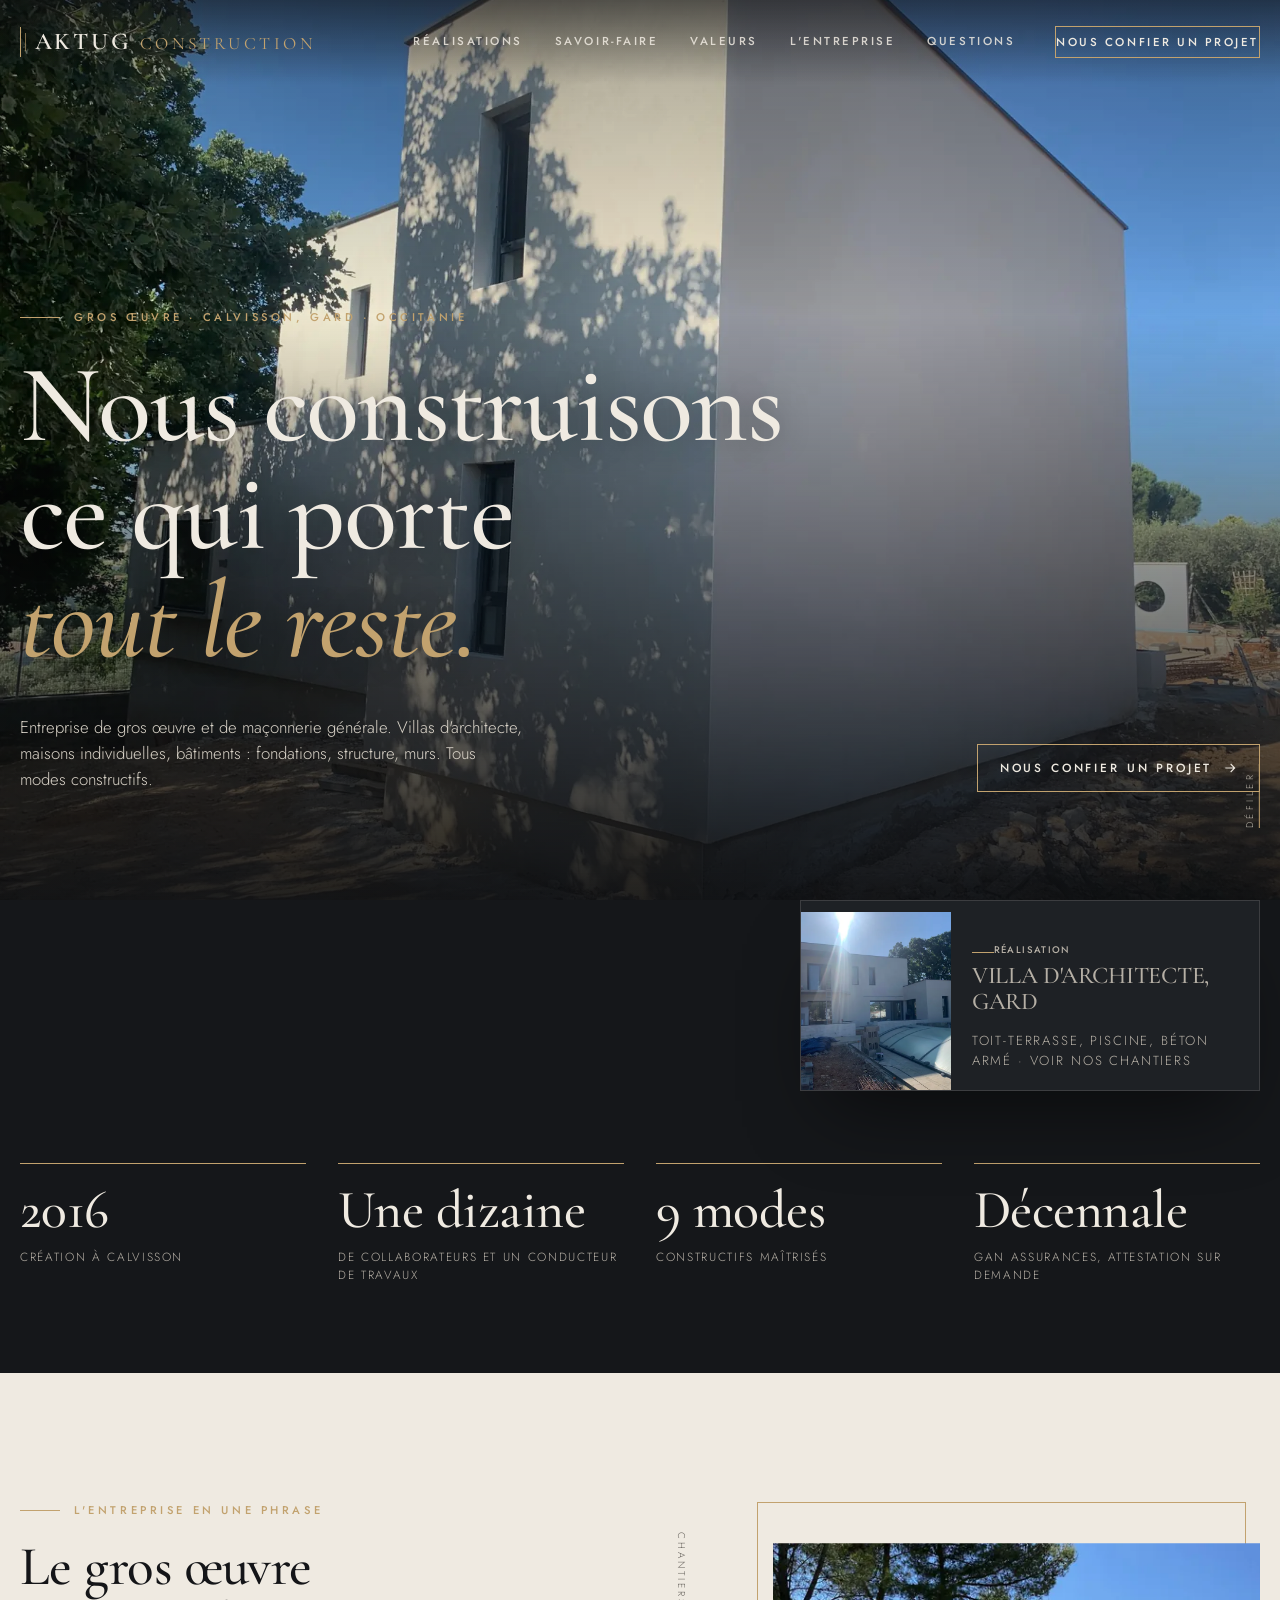
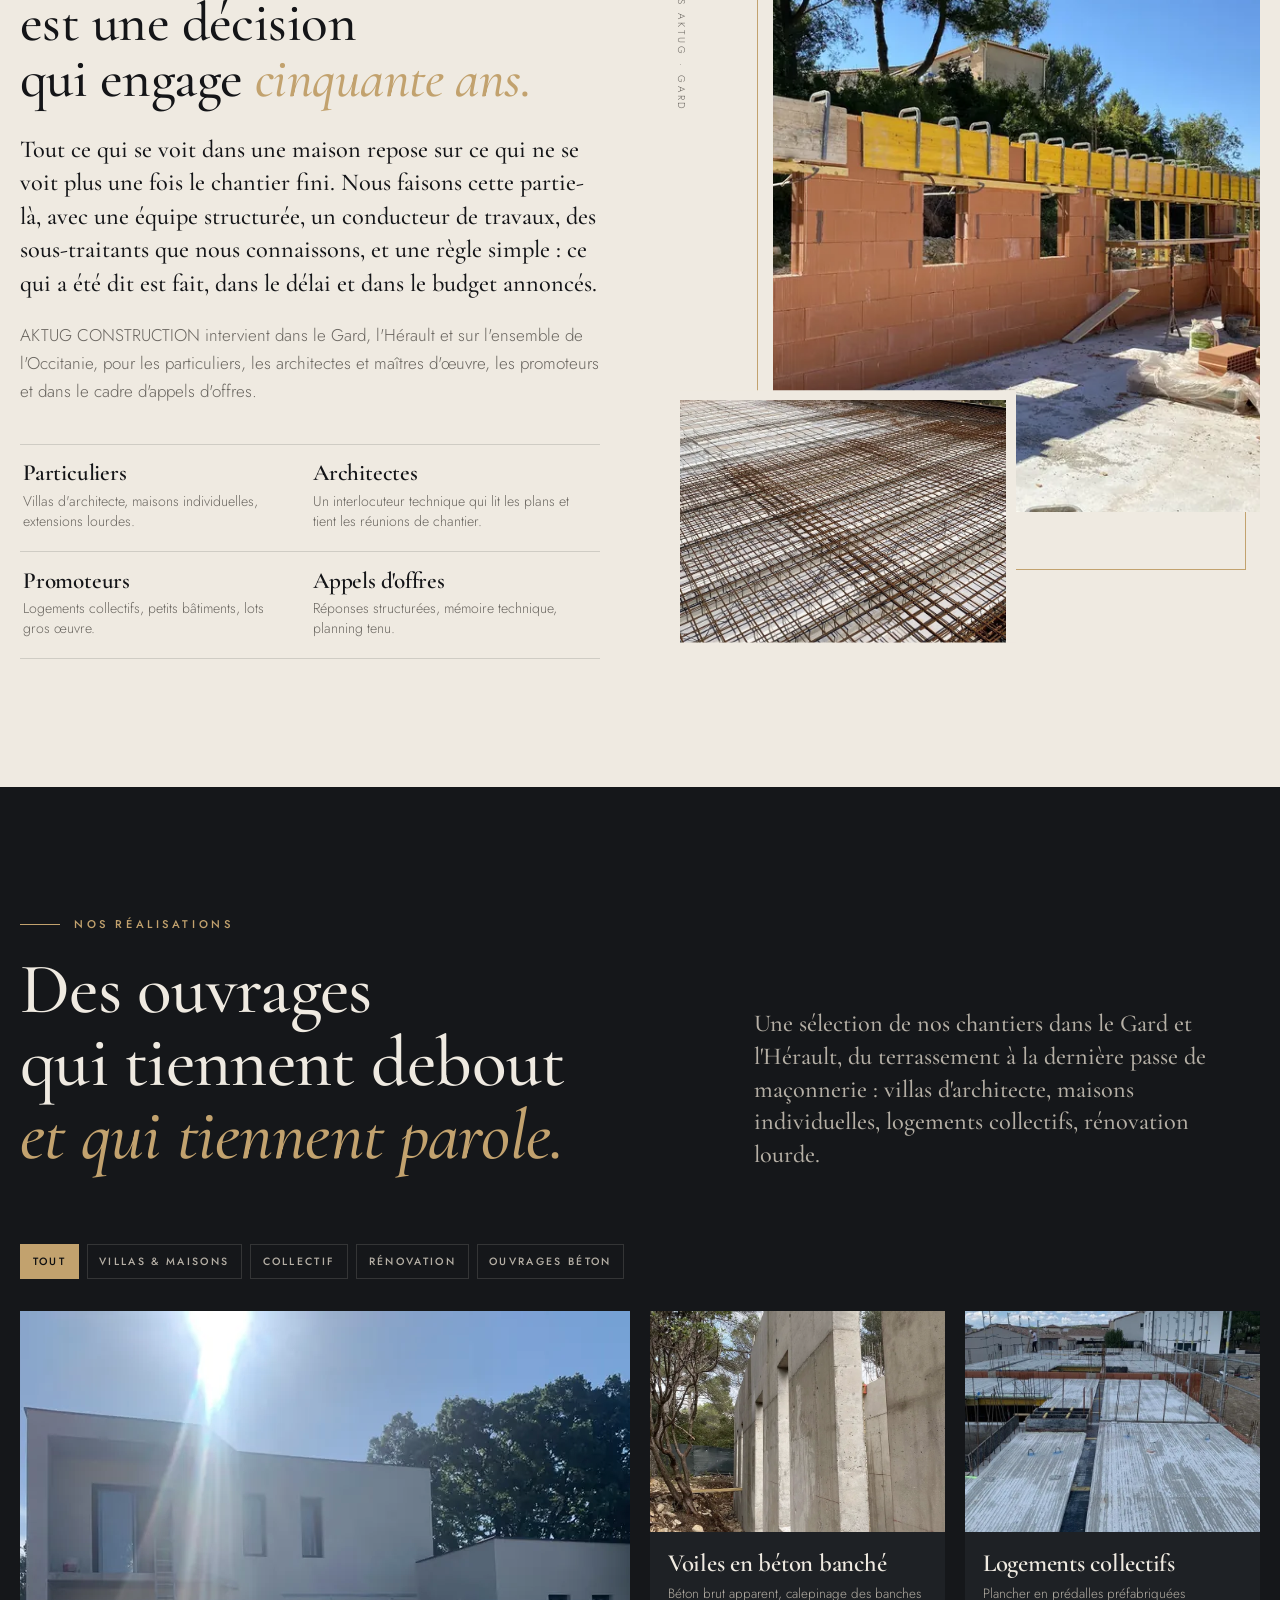
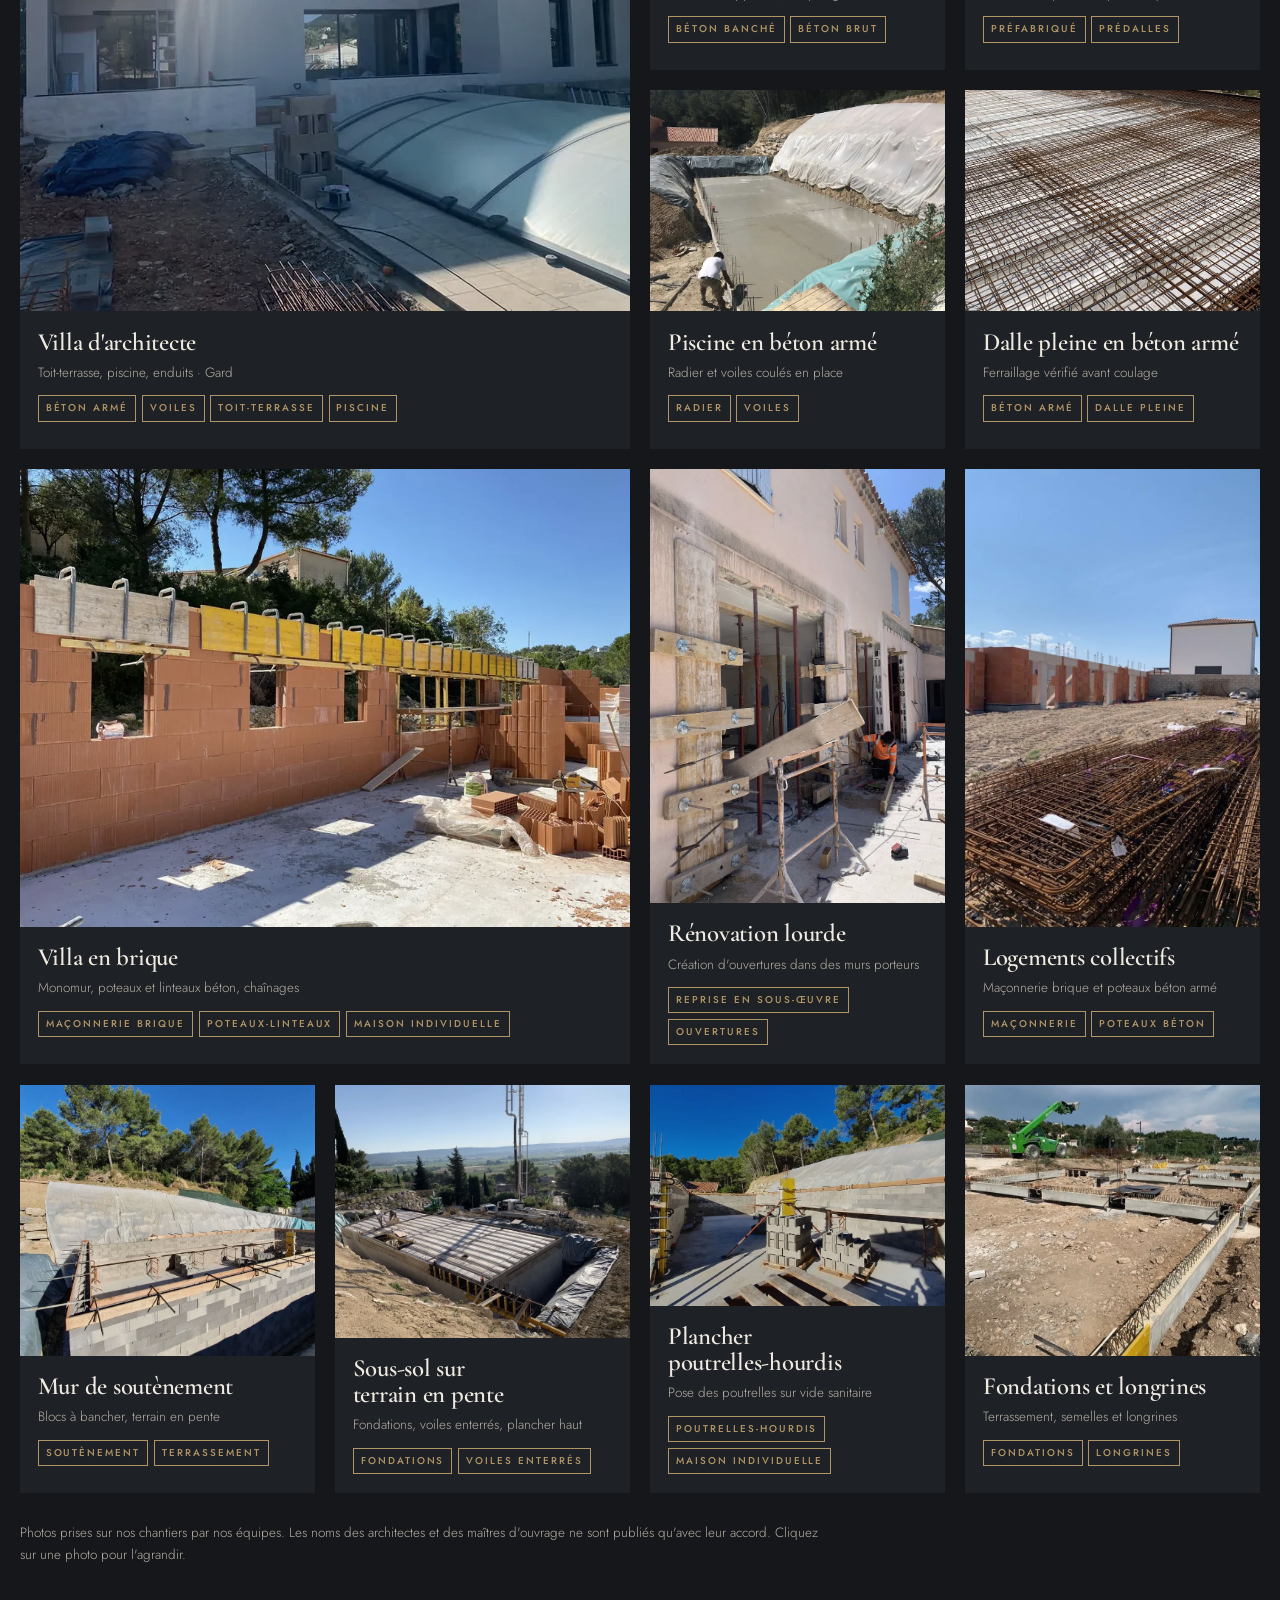
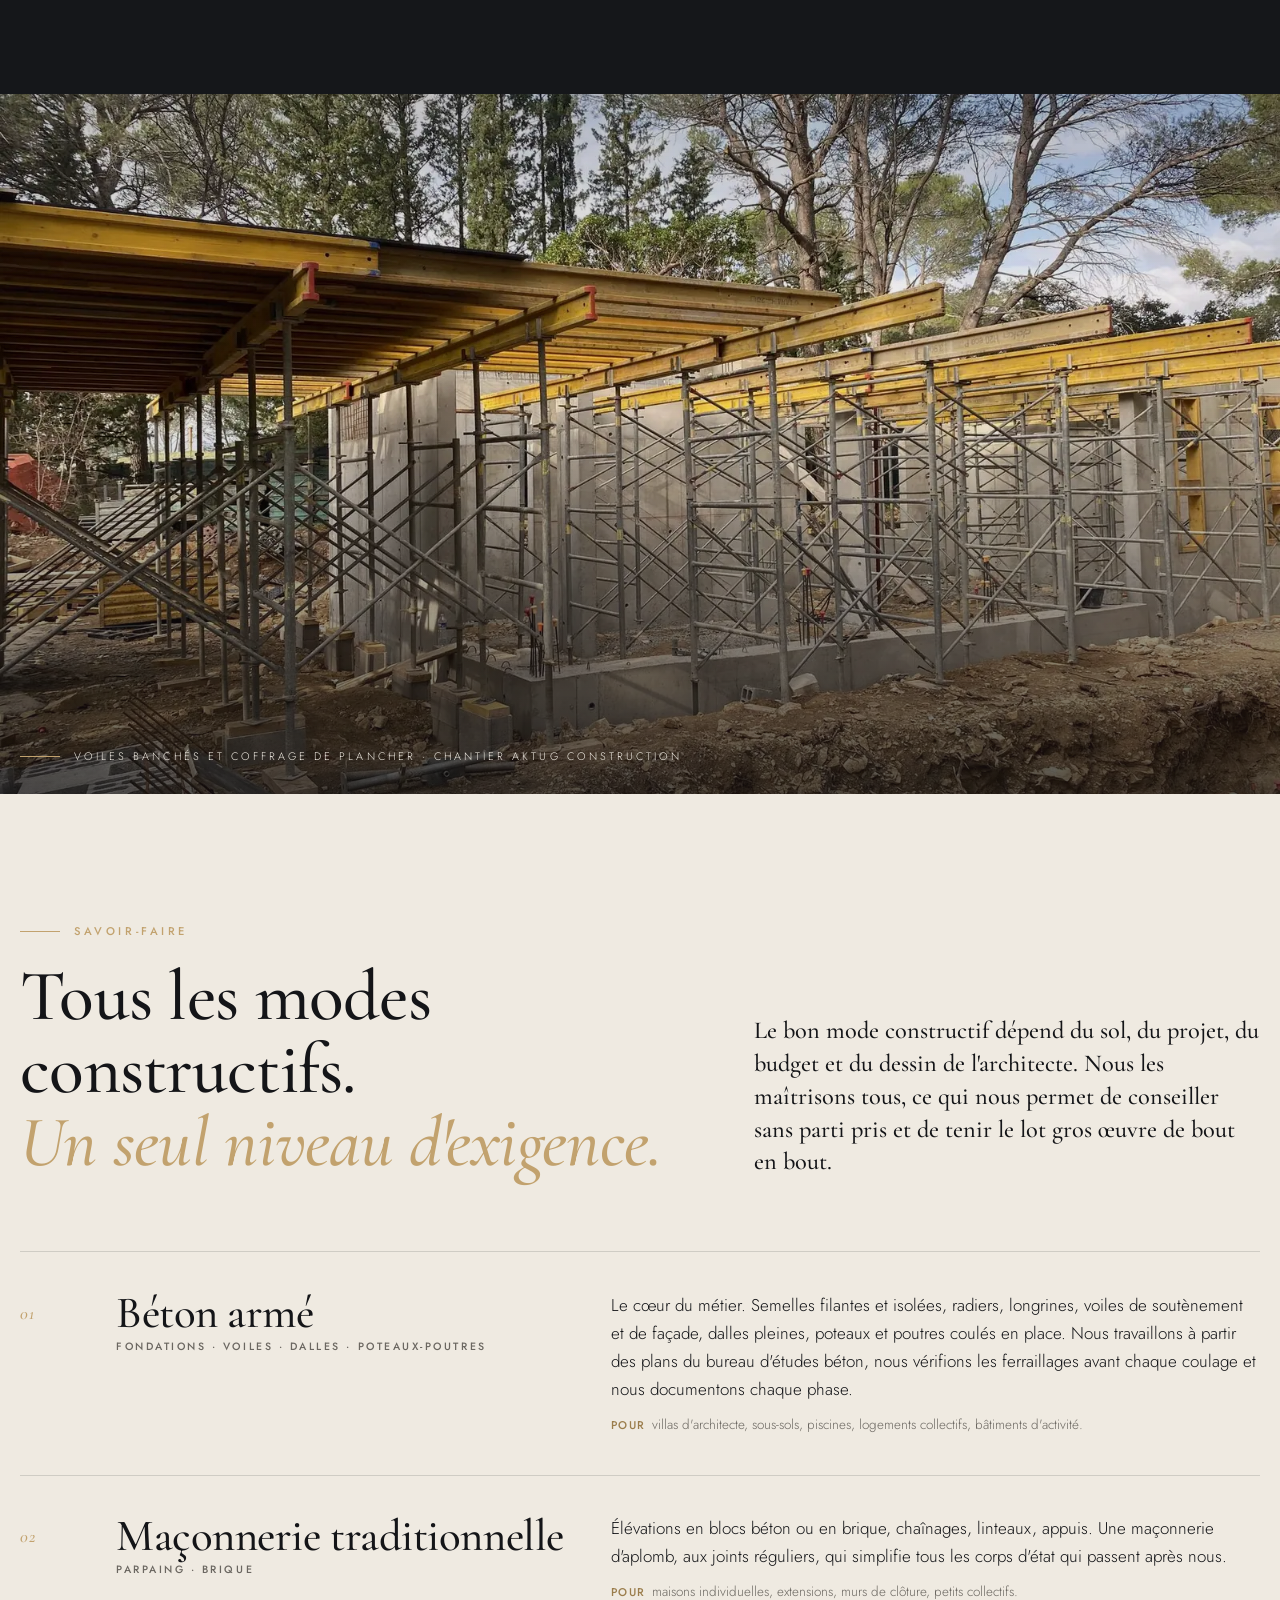
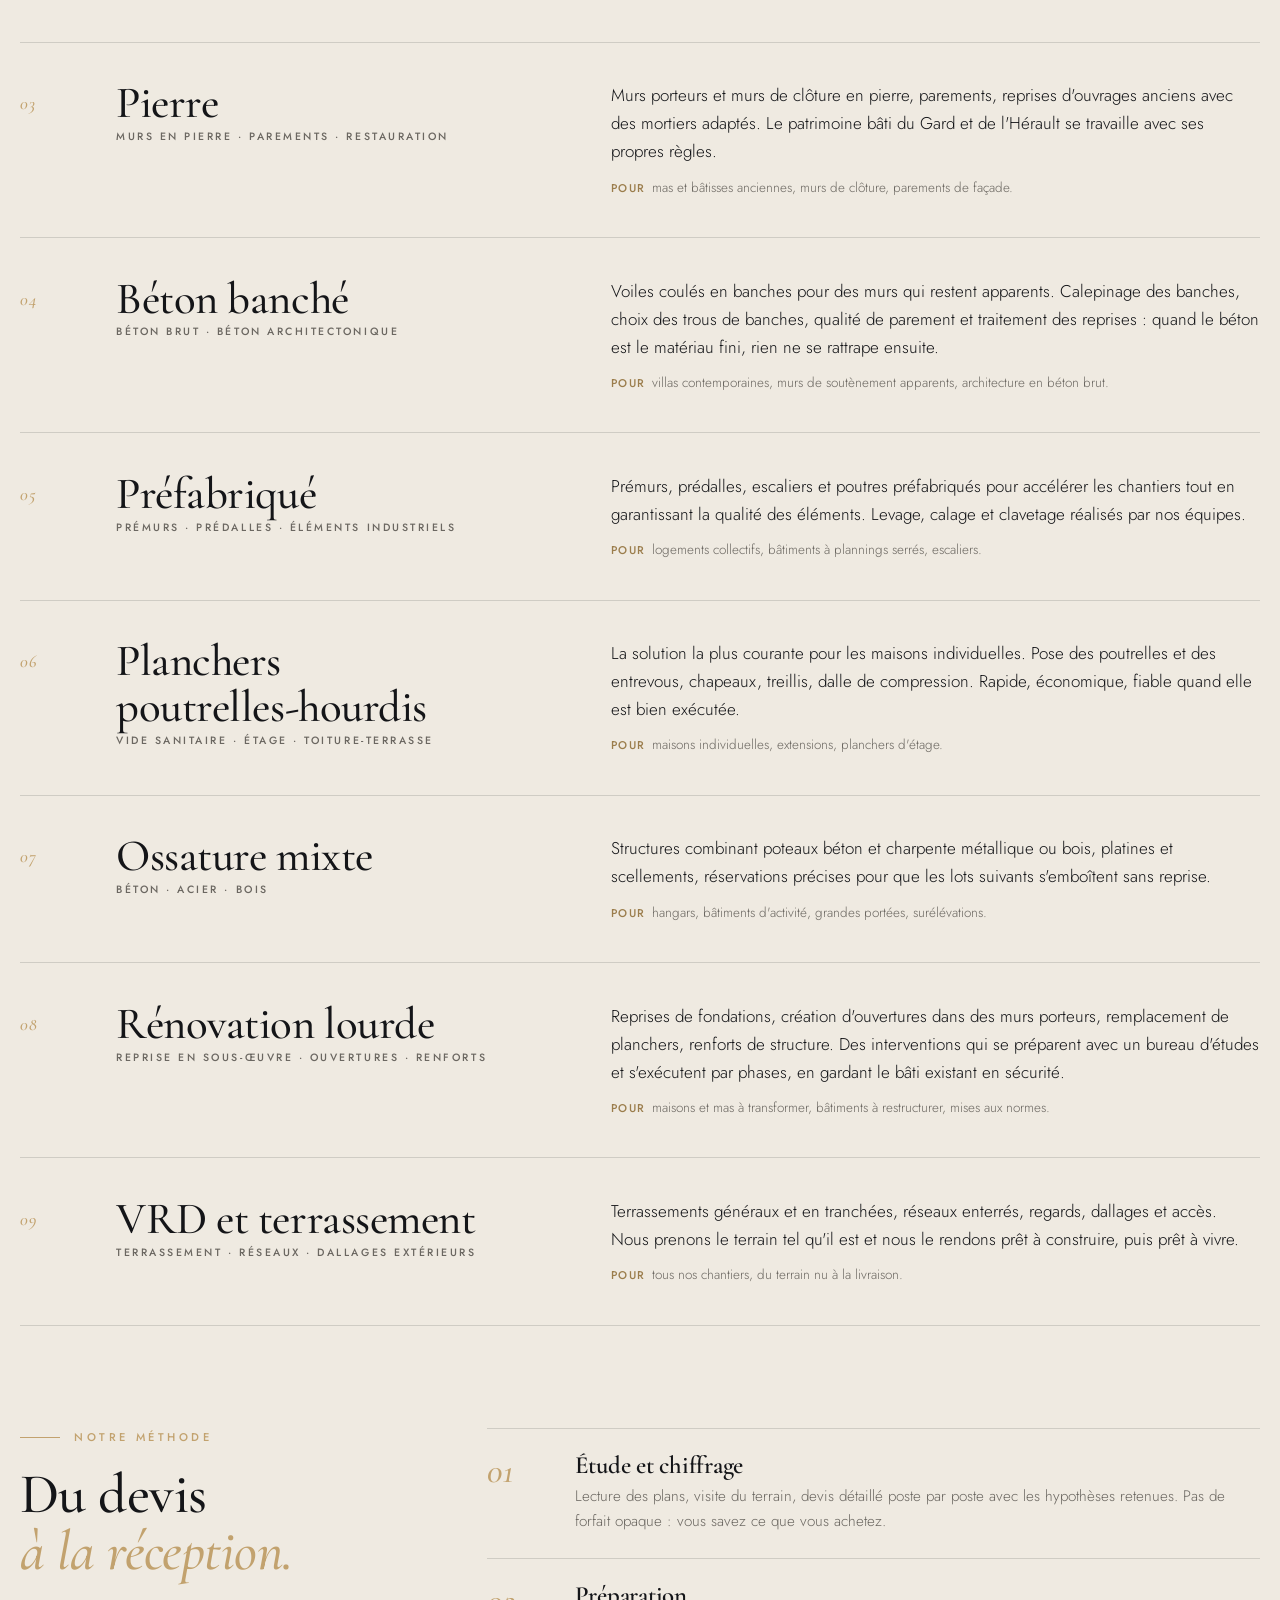
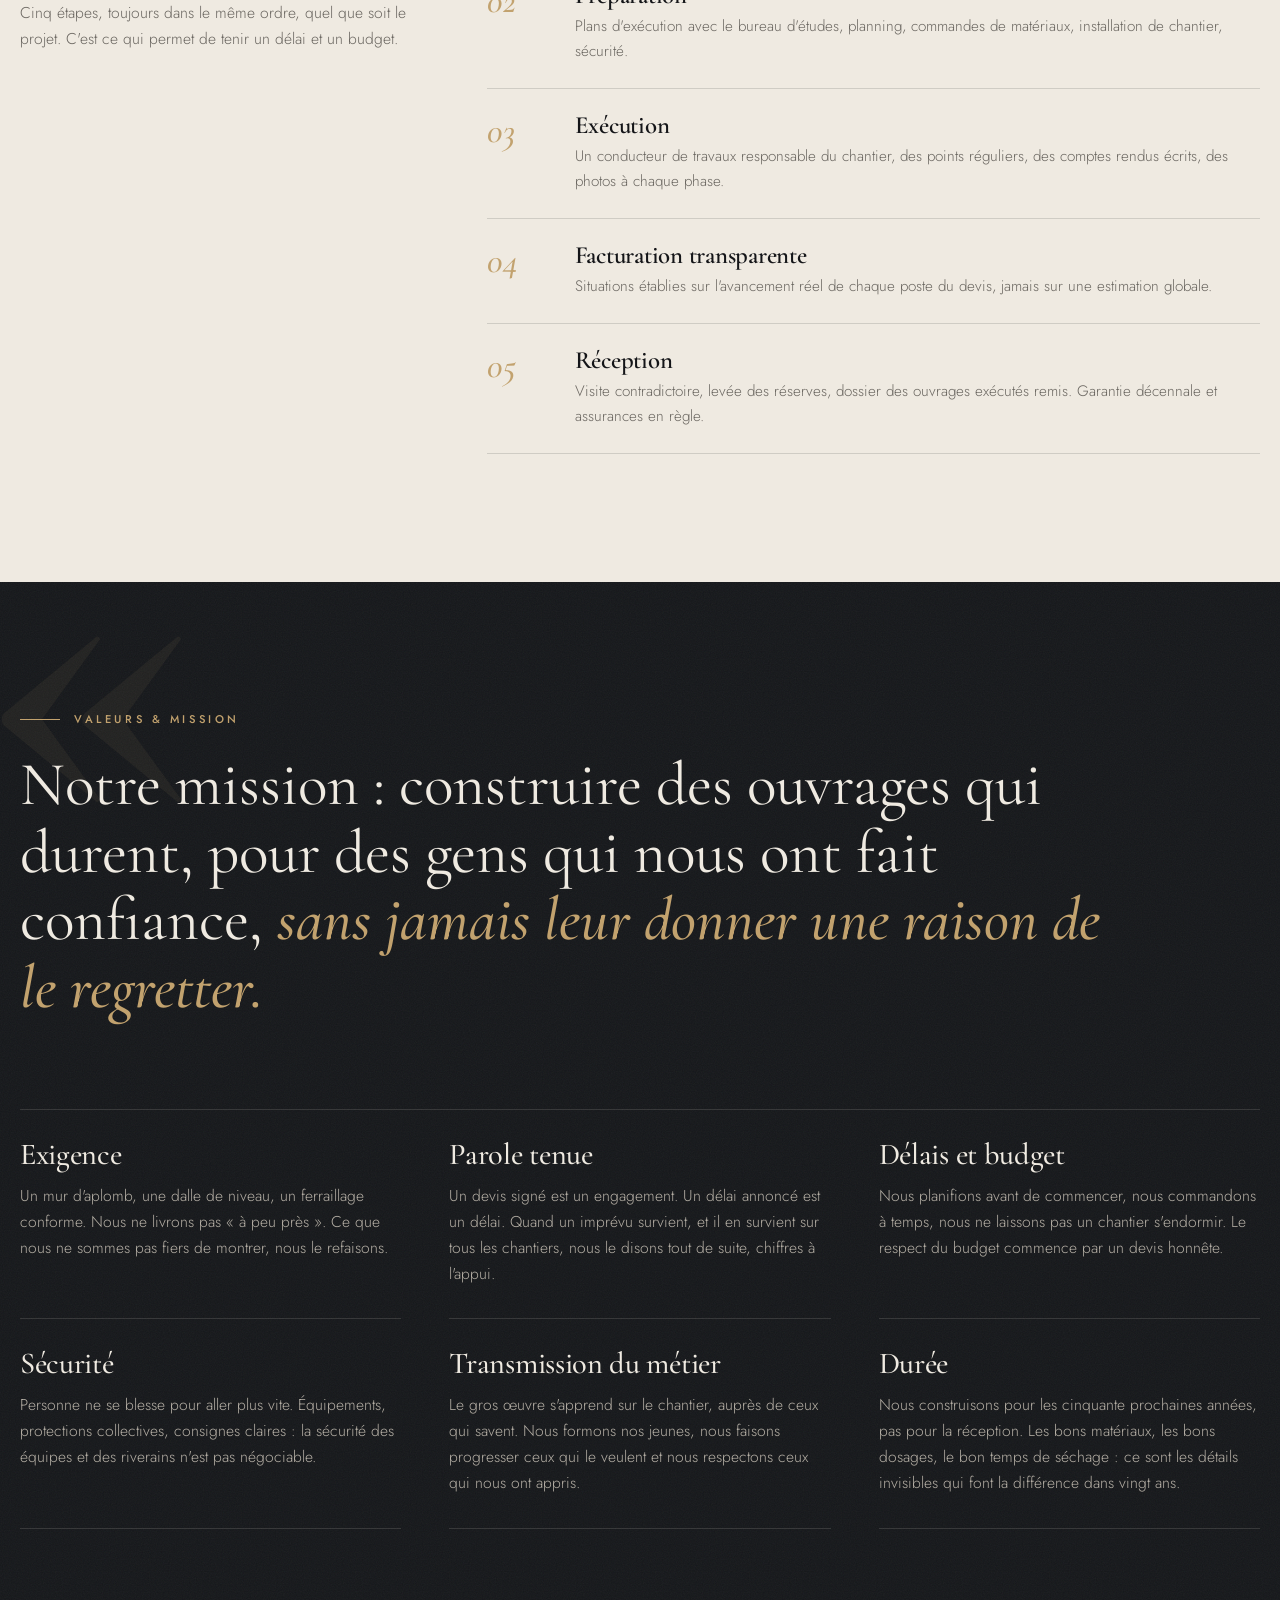
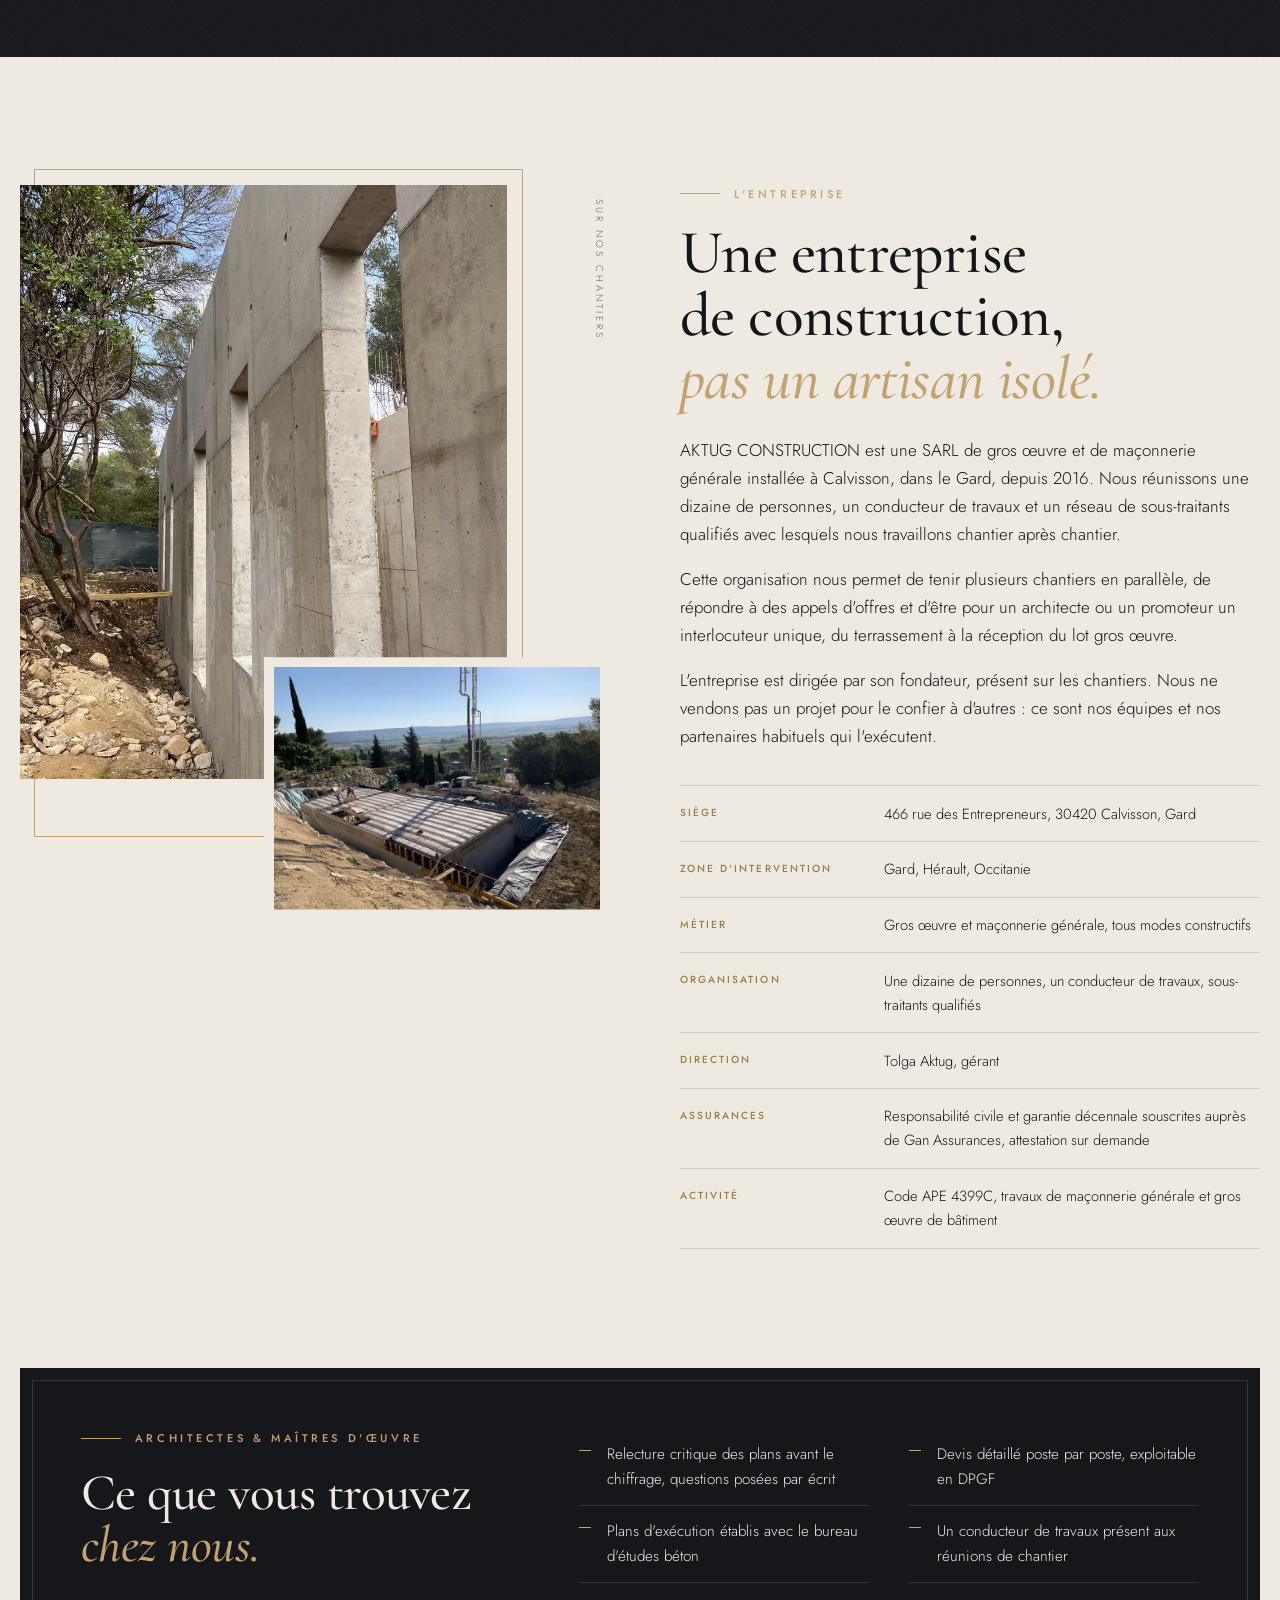
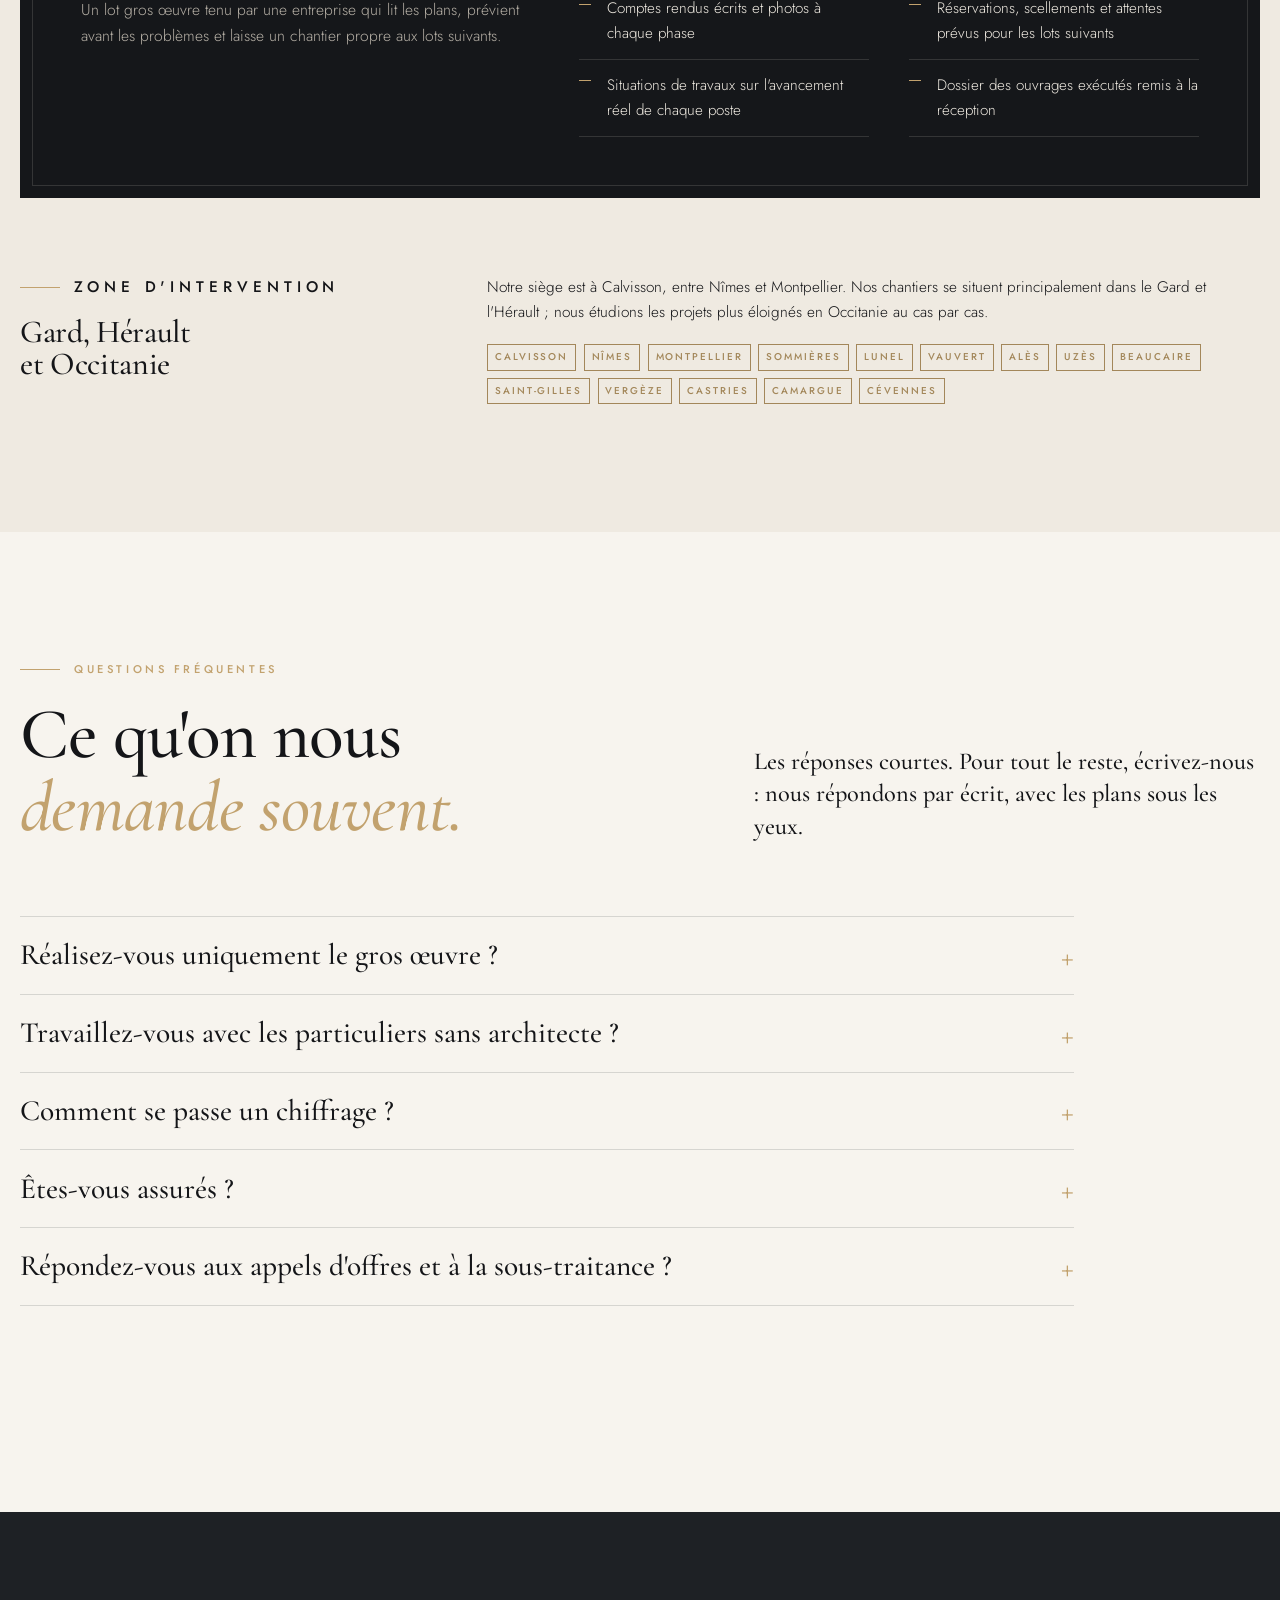
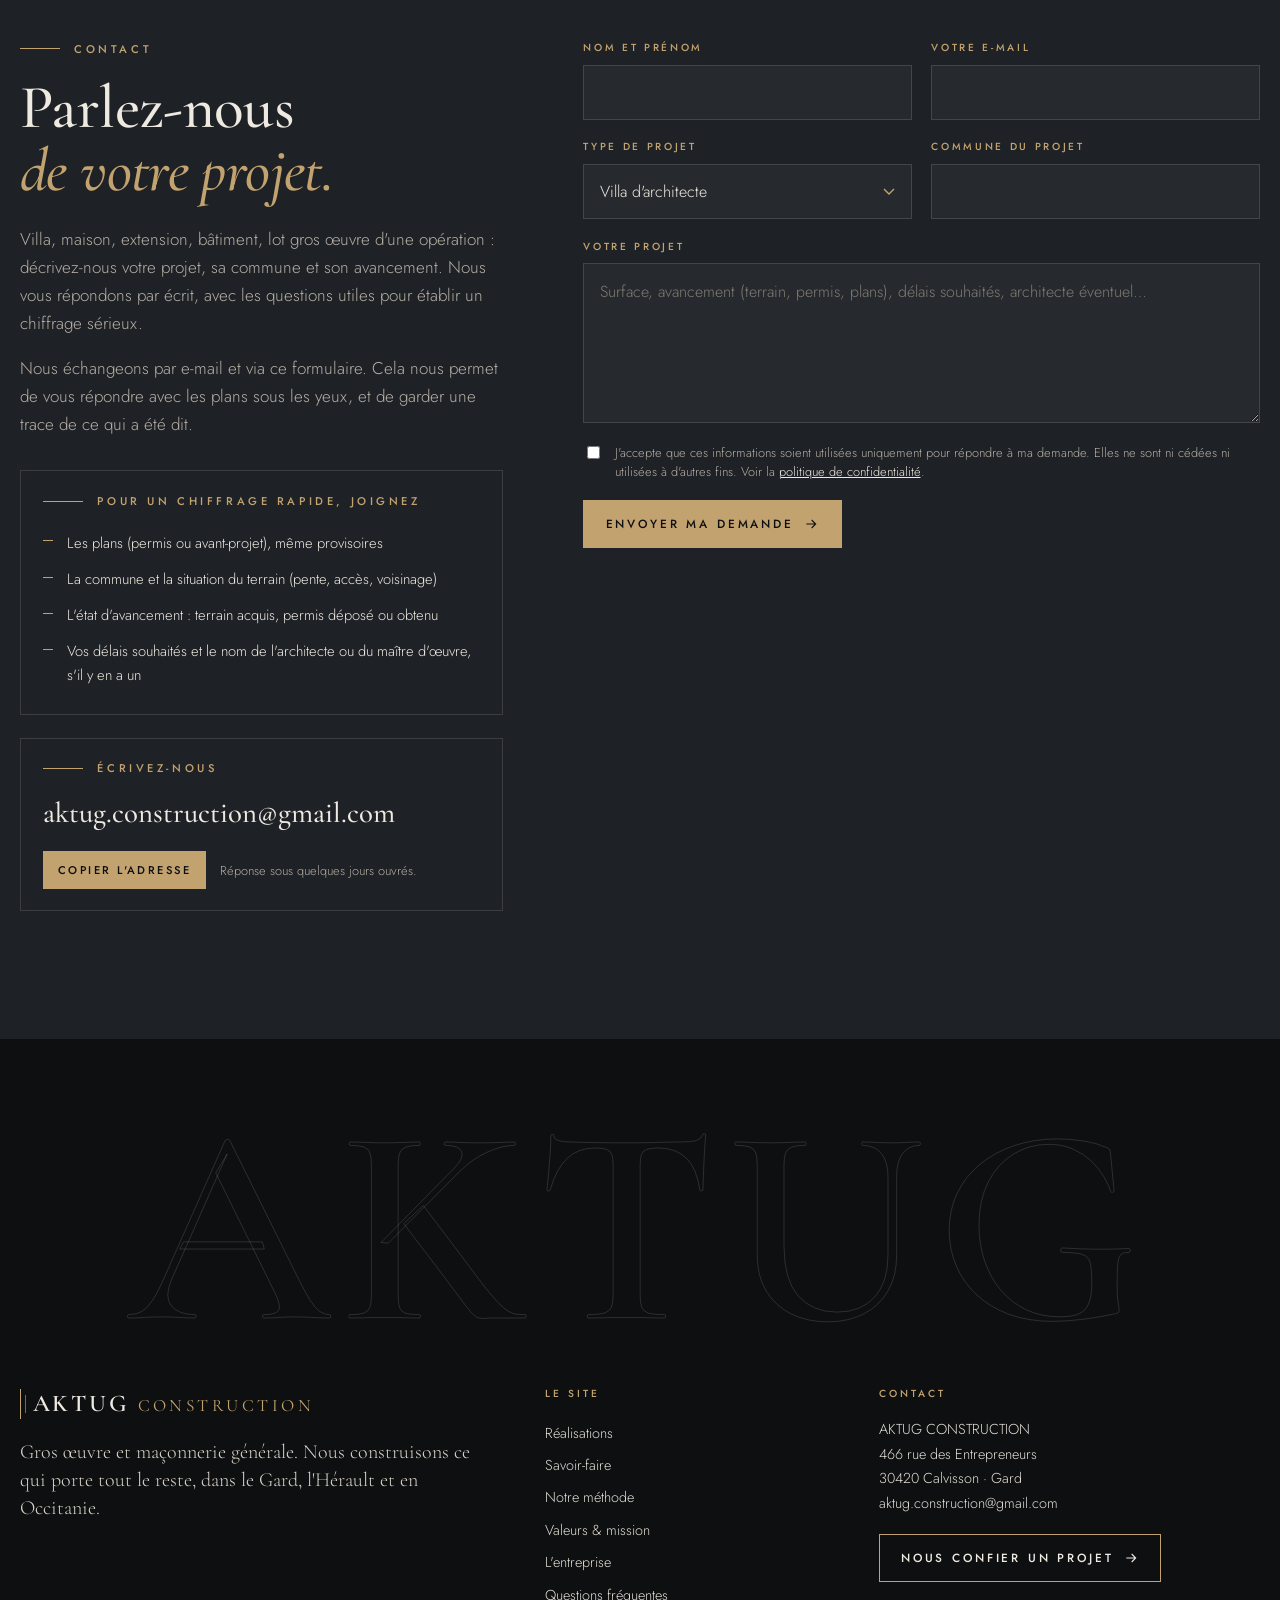
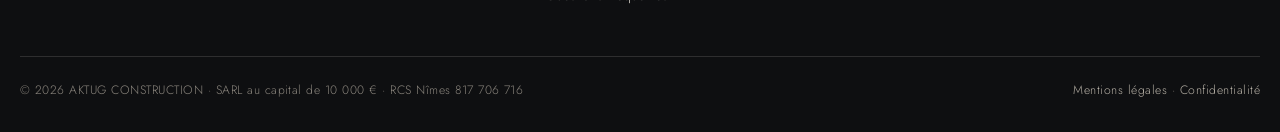
==== index.html @ 696519d7 "Direction « Monolithe » : Cormorant Garamond + Jost, palette anthracite/ivoire/laiton, héro plein éc" ====
<!DOCTYPE html>
<html lang="fr">
<head>
<meta charset="utf-8">
<meta name="viewport" content="width=device-width, initial-scale=1, viewport-fit=cover">
<title>AKTUG CONSTRUCTION · Gros œuvre et maçonnerie générale à Calvisson (Gard)</title>
<meta name="description" content="AKTUG CONSTRUCTION, entreprise de gros œuvre et de maçonnerie générale à Calvisson (Gard). Villas d'architecte, maisons individuelles, logements collectifs, rénovation lourde. Béton armé, maçonnerie, pierre, béton banché, préfabriqué. Gard, Hérault, Occitanie.">
<link rel="canonical" href="https://aktug-construction.fr/">
<meta name="theme-color" content="#15171A">
<meta property="og:type" content="website">
<meta property="og:locale" content="fr_FR">
<meta property="og:site_name" content="AKTUG CONSTRUCTION">
<meta property="og:title" content="AKTUG CONSTRUCTION · Gros œuvre et maçonnerie générale">
<meta property="og:description" content="Nous construisons ce qui porte tout le reste. Villas d'architecte, maisons individuelles, bâtiments. Tous modes constructifs. Calvisson, Gard, Occitanie.">
<meta property="og:url" content="https://aktug-construction.fr/">
<meta property="og:image" content="https://aktug-construction.fr/img/hero-villa-blanche-1800.jpg">
<meta property="og:image:width" content="1800">
<meta property="og:image:height" content="1350">
<meta name="twitter:card" content="summary_large_image">
<link rel="icon" href="favicon.svg" type="image/svg+xml">
<link rel="apple-touch-icon" href="apple-touch-icon.png">
<link rel="preload" href="fonts/CormorantGaramond.woff2" as="font" type="font/woff2" crossorigin>
<link rel="preload" href="fonts/Jost.woff2" as="font" type="font/woff2" crossorigin>
<link rel="preload" as="image" imagesrcset="img/hero-villa-blanche-1000.webp 1000w, img/hero-villa-blanche-1800.webp 1800w" imagesizes="100vw" type="image/webp">
<link rel="stylesheet" href="assets/site.css">
<script type="application/ld+json">
{
 "@context": "https://schema.org",
 "@type": "GeneralContractor",
 "@id": "https://aktug-construction.fr/#entreprise",
 "name": "AKTUG CONSTRUCTION",
 "legalName": "SARL AKTUG CONSTRUCTION",
 "url": "https://aktug-construction.fr/",
 "logo": "https://aktug-construction.fr/apple-touch-icon.png",
 "image": "https://aktug-construction.fr/img/hero-villa-blanche-1800.jpg",
 "description": "Entreprise de gros œuvre et de maçonnerie générale à Calvisson (Gard). Villas d'architecte, maisons individuelles, logements collectifs, rénovation lourde. Tous modes constructifs. Gard, Hérault, Occitanie.",
 "email": "aktug.construction@gmail.com",
 "foundingDate": "2016",
 "vatID": "FR54817706716",
 "taxID": "81770671600013",
 "founder": {
  "@type": "Person",
  "name": "Tolga Aktug"
 },
 "address": {
  "@type": "PostalAddress",
  "streetAddress": "466 rue des Entrepreneurs",
  "addressLocality": "Calvisson",
  "postalCode": "30420",
  "addressRegion": "Occitanie",
  "addressCountry": "FR"
 },
 "geo": {
  "@type": "GeoCoordinates",
  "latitude": 43.7889,
  "longitude": 4.2222
 },
 "areaServed": [
  {
   "@type": "AdministrativeArea",
   "name": "Gard"
  },
  {
   "@type": "AdministrativeArea",
   "name": "Hérault"
  },
  {
   "@type": "AdministrativeArea",
   "name": "Occitanie"
  }
 ],
 "knowsAbout": [
  "Gros œuvre",
  "Béton armé",
  "Maçonnerie",
  "Pierre",
  "Béton banché",
  "Préfabriqué",
  "Planchers poutrelles-hourdis",
  "Rénovation lourde",
  "Reprise en sous-œuvre",
  "VRD",
  "Terrassement"
 ],
 "sameAs": []
}
</script>
<script type="application/ld+json">
{
 "@context": "https://schema.org",
 "@type": "FAQPage",
 "mainEntity": [
  {
   "@type": "Question",
   "name": "Réalisez-vous uniquement le gros œuvre ?",
   "acceptedAnswer": {
    "@type": "Answer",
    "text": "Notre cœur de métier est le lot gros œuvre complet : terrassement, fondations, structure béton, maçonnerie, planchers, dallages et VRD associés. Selon les projets, nous assurons aussi la charpente et la couverture, activités couvertes par notre assurance décennale, pour livrer un clos et couvert. Pour les autres corps d'état, nous travaillons en coordination avec les entreprises choisies par l'architecte, le maître d'œuvre ou le client."
   }
  },
  {
   "@type": "Question",
   "name": "Travaillez-vous avec les particuliers sans architecte ?",
   "acceptedAnswer": {
    "@type": "Answer",
    "text": "Oui. Nous construisons des maisons individuelles à partir des plans d'un architecte, d'un maître d'œuvre ou d'un dessinateur, et des plans d'exécution d'un bureau d'études béton. Nous intervenons en marché de travaux d'entreprise, pas en contrat de construction de maison individuelle (CCMI) : vous gardez la maîtrise de votre projet et de vos autres lots."
   }
  },
  {
   "@type": "Question",
   "name": "Comment se passe un chiffrage ?",
   "acceptedAnswer": {
    "@type": "Answer",
    "text": "Vous nous transmettez les plans et l'état d'avancement du projet (terrain, permis, planning). Nous visitons le terrain, nous relisons les plans et nous vous remettons un devis détaillé poste par poste, avec les hypothèses retenues. Le délai de chiffrage vous est annoncé dès le premier échange."
   }
  },
  {
   "@type": "Question",
   "name": "Êtes-vous assurés ?",
   "acceptedAnswer": {
    "@type": "Answer",
    "text": "Oui. AKTUG CONSTRUCTION est couverte par une assurance de responsabilité civile professionnelle et une assurance de responsabilité décennale souscrites auprès de Gan Assurances. L'attestation en cours de validité est fournie sur simple demande et jointe à nos marchés."
   }
  },
  {
   "@type": "Question",
   "name": "Répondez-vous aux appels d'offres et à la sous-traitance ?",
   "acceptedAnswer": {
    "@type": "Answer",
    "text": "Oui. Nous répondons aux consultations de promoteurs, de maîtres d'ouvrage publics et privés et d'entreprises générales pour des lots gros œuvre, avec un mémoire technique et un planning. Nous intervenons également en sous-traitance pour des entreprises générales."
   }
  },
  {
   "@type": "Question",
   "name": "Où intervenez-vous ?",
   "acceptedAnswer": {
    "@type": "Answer",
    "text": "Notre siège est à Calvisson, dans le Gard. Nous intervenons dans tout le Gard et l'Hérault, et plus largement en Occitanie selon les projets : autour de Nîmes, Montpellier, Sommières, Lunel, Vauvert, Alès et Uzès."
   }
  }
 ]
}
</script>
</head>
<body>
<a class="skip" href="#contenu">Aller au contenu</a>

<header class="nav" id="haut">
  <div class="wrap">
    <a class="brand" href="#haut" aria-label="AKTUG CONSTRUCTION, retour en haut de page"><span class="brand-mark" aria-hidden="true"></span><span class="brand-name">Aktug<em>Construction</em></span></a>
    <nav class="nav-links" aria-label="Navigation principale">
      <a href="#realisations">Réalisations</a>
      <a href="#savoir-faire">Savoir-faire</a>
      <a href="#valeurs">Valeurs</a>
      <a href="#entreprise">L'entreprise</a>
      <a href="#faq">Questions</a>
      <a class="btn nav-cta" href="#contact">Nous confier un projet</a>
    </nav>
    <button class="menu-btn" id="menuBtn" aria-expanded="false" aria-controls="menuPanel"><span class="label">Menu</span><span class="bars" aria-hidden="true"></span></button>
  </div>
</header>
<div class="menu-panel" id="menuPanel">
  <nav aria-label="Navigation mobile">
    <ul>
      <li><a href="#realisations"><span>01</span>Réalisations</a></li>
      <li><a href="#savoir-faire"><span>02</span>Savoir-faire</a></li>
      <li><a href="#valeurs"><span>03</span>Valeurs &amp; mission</a></li>
      <li><a href="#entreprise"><span>04</span>L'entreprise</a></li>
      <li><a href="#faq"><span>05</span>Questions</a></li>
      <li><a href="#contact"><span>06</span>Contact</a></li>
    </ul>
  </nav>
  <div class="menu-foot">
    <a class="btn" href="#contact">Nous confier un projet <svg viewBox="0 0 24 24" fill="none" stroke="currentColor" stroke-width="1.6" aria-hidden="true"><path d="M5 12h14M13 6l6 6-6 6"/></svg></a>
    <p>Gros œuvre · Maçonnerie générale <br>466 rue des Entrepreneurs, 30420 Calvisson <br><a href="mailto:aktug.construction@gmail.com">aktug.construction@gmail.com</a></p>
  </div>
</div>

<main id="contenu">
  <!-- ===== ACCUEIL ===== -->
  <section class="hero" id="accueil" style="padding:0">
    <picture><source type="image/webp" srcset="img/hero-villa-blanche-1000.webp 1000w, img/hero-villa-blanche-1800.webp 1800w" sizes="100vw"><img src="img/hero-villa-blanche-1800.jpg" srcset="img/hero-villa-blanche-1000.jpg 1000w, img/hero-villa-blanche-1800.jpg 1800w" sizes="100vw" width="1800" height="1350" alt="Villa contemporaine à toit-terrasse construite par AKTUG CONSTRUCTION, façades enduites blanches sous le soleil du Gard" loading="eager" fetchpriority="high"></picture>
    <span class="scroll-cue" aria-hidden="true">Défiler</span>
    <div class="wrap">
      <p class="eyebrow">Gros œuvre · Calvisson, Gard · Occitanie</p>
      <h1>Nous construisons <br>ce qui porte <br><em>tout le reste.</em></h1>
      <div class="hero-foot">
        <p>Entreprise de gros œuvre et de maçonnerie générale. Villas d'architecte, maisons individuelles, bâtiments : fondations, structure, murs. Tous modes constructifs.</p>
        <a class="btn" href="#contact">Nous confier un projet <svg viewBox="0 0 24 24" fill="none" stroke="currentColor" stroke-width="1.6" aria-hidden="true"><path d="M5 12h14M13 6l6 6-6 6"/></svg></a>
      </div>
    </div>
  </section>

  <!-- ===== REPÈRES ===== -->
  <div class="reperes" aria-label="Repères">
    <div class="wrap">
      <div class="hero-card-wrap">
        <a class="hero-card reveal" href="#realisations">
          <span class="ph"><picture><source type="image/webp" srcset="img/villa-architecte-piscine-800.webp 800w, img/villa-architecte-piscine-1600.webp 1600w" sizes="150px"><img src="img/villa-architecte-piscine-1600.jpg" srcset="img/villa-architecte-piscine-800.jpg 800w, img/villa-architecte-piscine-1600.jpg 1600w" sizes="150px" width="1600" height="1200" alt="Villa d&#x27;architecte avec piscine réalisée par AKTUG CONSTRUCTION" loading="lazy"></picture></span>
          <span class="ct"><span class="eyebrow">Réalisation</span><b>Villa d'architecte, Gard</b><span>Toit-terrasse, piscine, béton armé · voir nos chantiers</span></span>
        </a>
      </div>
      <ul style="margin-top:clamp(2.5rem,6vw,4.5rem)">
        <li class="reveal"><b>2016</b><span>Création à Calvisson</span></li>
        <li class="reveal" data-delay="1"><b>Une dizaine</b><span>de collaborateurs et un conducteur de travaux</span></li>
        <li class="reveal" data-delay="2"><b>9 modes</b><span>constructifs maîtrisés</span></li>
        <li class="reveal" data-delay="3"><b>Décennale</b><span>Gan Assurances, attestation sur demande</span></li>
      </ul>
    </div>
  </div>

  <!-- ===== MANIFESTE ===== -->
  <section class="intro">
    <div class="wrap grid">
      <div class="reveal">
        <p class="eyebrow">L'entreprise en une phrase</p>
        <h2>Le gros œuvre <br>est une décision <br>qui engage <em>cinquante ans.</em></h2>
        <p class="big">Tout ce qui se voit dans une maison repose sur ce qui ne se voit plus une fois le chantier fini. Nous faisons cette partie-là, avec une équipe structurée, un conducteur de travaux, des sous-traitants que nous connaissons, et une règle simple : ce qui a été dit est fait, dans le délai et dans le budget annoncés.</p>
        <p class="txt">AKTUG CONSTRUCTION intervient dans le Gard, l'Hérault et sur l'ensemble de l'Occitanie, pour les particuliers, les architectes et maîtres d'œuvre, les promoteurs et dans le cadre d'appels d'offres.</p>
        <div class="clients" aria-label="Pour qui nous travaillons">
          <div><h3>Particuliers</h3><p>Villas d'architecte, maisons individuelles, extensions lourdes.</p></div>
          <div><h3>Architectes</h3><p>Un interlocuteur technique qui lit les plans et tient les réunions de chantier.</p></div>
          <div><h3>Promoteurs</h3><p>Logements collectifs, petits bâtiments, lots gros œuvre.</p></div>
          <div><h3>Appels d'offres</h3><p>Réponses structurées, mémoire technique, planning tenu.</p></div>
        </div>
      </div>
      <div class="collage reveal-img">
        <div class="big"><picture><source type="image/webp" srcset="img/villa-brique-800.webp 800w, img/villa-brique-1600.webp 1600w" sizes="(min-width:980px) 42vw, 84vw"><img src="img/villa-brique-1600.jpg" srcset="img/villa-brique-800.jpg 800w, img/villa-brique-1600.jpg 1600w" sizes="(min-width:980px) 42vw, 84vw" width="1600" height="1200" alt="Villa en brique monomur en cours d&#x27;élévation, poteaux et linteaux en béton armé" loading="lazy"></picture></div>
        <div class="small"><picture><source type="image/webp" srcset="img/ferraillage-plancher-800.webp 800w, img/ferraillage-plancher-1050.webp 1050w" sizes="(min-width:980px) 28vw, 58vw"><img src="img/ferraillage-plancher-1050.jpg" srcset="img/ferraillage-plancher-800.jpg 800w, img/ferraillage-plancher-1050.jpg 1050w" sizes="(min-width:980px) 28vw, 58vw" width="1050" height="1400" alt="Ferraillage d&#x27;une dalle pleine avant coulage" loading="lazy"></picture></div>
        <span class="label">Chantiers AKTUG · Gard</span>
      </div>
    </div>
  </section>

  <!-- ===== RÉALISATIONS ===== -->
  <section class="realisations" id="realisations">
    <div class="wrap">
      <div class="sec-head">
        <div class="reveal"><p class="eyebrow">Nos réalisations</p><h2>Des ouvrages <br>qui tiennent debout <br><em>et qui tiennent parole.</em></h2></div>
        <p class="lede reveal" data-delay="1">Une sélection de nos chantiers dans le Gard et l'Hérault, du terrassement à la dernière passe de maçonnerie : villas d'architecte, maisons individuelles, logements collectifs, rénovation lourde.</p>
      </div>
      <div class="filters reveal" role="group" aria-label="Filtrer les réalisations">
        <button type="button" data-filter="all" aria-pressed="true">Tout</button>
        <button type="button" data-filter="villas" aria-pressed="false">Villas &amp; maisons</button>
        <button type="button" data-filter="collectif" aria-pressed="false">Collectif</button>
        <button type="button" data-filter="renovation" aria-pressed="false">Rénovation</button>
        <button type="button" data-filter="ouvrages" aria-pressed="false">Ouvrages béton</button>
      </div>
      <div class="gallery">
        <article class="frame reveal span2 row2" data-cat="villas" data-full="img/villa-architecte-piscine-1600.jpg" data-full-webp="img/villa-architecte-piscine-1600.webp">
          <div class="ph"><picture><source type="image/webp" srcset="img/villa-architecte-piscine-800.webp 800w, img/villa-architecte-piscine-1600.webp 1600w" sizes="(min-width:900px) 50vw, 50vw"><img src="img/villa-architecte-piscine-1600.jpg" srcset="img/villa-architecte-piscine-800.jpg 800w, img/villa-architecte-piscine-1600.jpg 1600w" sizes="(min-width:900px) 50vw, 50vw" width="1600" height="1200" alt="Villa d&#x27;architecte à toit-terrasse avec piscine, gros œuvre et enduits terminés" loading="lazy"></picture><span class="zoom" aria-hidden="true"><svg viewBox="0 0 24 24" fill="none" stroke="currentColor" stroke-width="1.6"><circle cx="11" cy="11" r="7"/><path d="M21 21l-4.3-4.3M11 8v6M8 11h6"/></svg></span></div>
          <div class="cap"><h3>Villa d'architecte</h3><p>Toit-terrasse, piscine, enduits · Gard</p><div class="tags"><span class="tag">Béton armé</span><span class="tag">Voiles</span><span class="tag">Toit-terrasse</span><span class="tag">Piscine</span></div></div>
          <button type="button" class="open" aria-label="Agrandir : Villa d&#x27;architecte"></button>
        </article>
        <article class="frame reveal" data-cat="ouvrages" data-full="img/voiles-banche-1050.jpg" data-full-webp="img/voiles-banche-1050.webp" data-delay="1">
          <div class="ph"><picture><source type="image/webp" srcset="img/voiles-banche-800.webp 800w, img/voiles-banche-1050.webp 1050w" sizes="(min-width:900px) 25vw, 50vw"><img src="img/voiles-banche-1050.jpg" srcset="img/voiles-banche-800.jpg 800w, img/voiles-banche-1050.jpg 1050w" sizes="(min-width:900px) 25vw, 50vw" width="1050" height="1400" alt="Voiles en béton banché laissés bruts, avec leurs réservations de baies" loading="lazy"></picture><span class="zoom" aria-hidden="true"><svg viewBox="0 0 24 24" fill="none" stroke="currentColor" stroke-width="1.6"><circle cx="11" cy="11" r="7"/><path d="M21 21l-4.3-4.3M11 8v6M8 11h6"/></svg></span></div>
          <div class="cap"><h3>Voiles en béton banché</h3><p>Béton brut apparent, calepinage des banches</p><div class="tags"><span class="tag">Béton banché</span><span class="tag">Béton brut</span></div></div>
          <button type="button" class="open" aria-label="Agrandir : Voiles en béton banché"></button>
        </article>
        <article class="frame reveal" data-cat="collectif" data-full="img/collectif-predalles-768.jpg" data-full-webp="img/collectif-predalles-768.webp" data-delay="2">
          <div class="ph"><picture><source type="image/webp" srcset="img/collectif-predalles-768.webp 768w" sizes="(min-width:900px) 25vw, 50vw"><img src="img/collectif-predalles-768.jpg" srcset="img/collectif-predalles-768.jpg 768w" sizes="(min-width:900px) 25vw, 50vw" width="768" height="1024" alt="Pose de prédalles préfabriquées sur un bâtiment de logements collectifs" loading="lazy"></picture><span class="zoom" aria-hidden="true"><svg viewBox="0 0 24 24" fill="none" stroke="currentColor" stroke-width="1.6"><circle cx="11" cy="11" r="7"/><path d="M21 21l-4.3-4.3M11 8v6M8 11h6"/></svg></span></div>
          <div class="cap"><h3>Logements collectifs</h3><p>Plancher en prédalles préfabriquées</p><div class="tags"><span class="tag">Préfabriqué</span><span class="tag">Prédalles</span></div></div>
          <button type="button" class="open" aria-label="Agrandir : Logements collectifs"></button>
        </article>
        <article class="frame reveal" data-cat="ouvrages villas" data-full="img/piscine-beton-1400.jpg" data-full-webp="img/piscine-beton-1400.webp" data-delay="1">
          <div class="ph"><picture><source type="image/webp" srcset="img/piscine-beton-800.webp 800w, img/piscine-beton-1400.webp 1400w" sizes="(min-width:900px) 25vw, 50vw"><img src="img/piscine-beton-1400.jpg" srcset="img/piscine-beton-800.jpg 800w, img/piscine-beton-1400.jpg 1400w" sizes="(min-width:900px) 25vw, 50vw" width="1400" height="1050" alt="Radier d&#x27;une piscine en béton armé fraîchement coulé, attentes des voiles en place" loading="lazy"></picture><span class="zoom" aria-hidden="true"><svg viewBox="0 0 24 24" fill="none" stroke="currentColor" stroke-width="1.6"><circle cx="11" cy="11" r="7"/><path d="M21 21l-4.3-4.3M11 8v6M8 11h6"/></svg></span></div>
          <div class="cap"><h3>Piscine en béton armé</h3><p>Radier et voiles coulés en place</p><div class="tags"><span class="tag">Radier</span><span class="tag">Voiles</span><span class="tag">Piscine</span></div></div>
          <button type="button" class="open" aria-label="Agrandir : Piscine en béton armé"></button>
        </article>
        <article class="frame reveal" data-cat="ouvrages" data-full="img/ferraillage-plancher-1050.jpg" data-full-webp="img/ferraillage-plancher-1050.webp" data-delay="2">
          <div class="ph"><picture><source type="image/webp" srcset="img/ferraillage-plancher-800.webp 800w, img/ferraillage-plancher-1050.webp 1050w" sizes="(min-width:900px) 25vw, 50vw"><img src="img/ferraillage-plancher-1050.jpg" srcset="img/ferraillage-plancher-800.jpg 800w, img/ferraillage-plancher-1050.jpg 1050w" sizes="(min-width:900px) 25vw, 50vw" width="1050" height="1400" alt="Ferraillage d&#x27;une dalle pleine prêt pour le coulage, vue sur la plaine" loading="lazy"></picture><span class="zoom" aria-hidden="true"><svg viewBox="0 0 24 24" fill="none" stroke="currentColor" stroke-width="1.6"><circle cx="11" cy="11" r="7"/><path d="M21 21l-4.3-4.3M11 8v6M8 11h6"/></svg></span></div>
          <div class="cap"><h3>Dalle pleine en béton armé</h3><p>Ferraillage vérifié avant coulage</p><div class="tags"><span class="tag">Béton armé</span><span class="tag">Dalle pleine</span></div></div>
          <button type="button" class="open" aria-label="Agrandir : Dalle pleine en béton armé"></button>
        </article>
        <article class="frame reveal span2" data-cat="villas" data-full="img/villa-brique-1600.jpg" data-full-webp="img/villa-brique-1600.webp">
          <div class="ph"><picture><source type="image/webp" srcset="img/villa-brique-800.webp 800w, img/villa-brique-1600.webp 1600w" sizes="(min-width:900px) 50vw, 50vw"><img src="img/villa-brique-1600.jpg" srcset="img/villa-brique-800.jpg 800w, img/villa-brique-1600.jpg 1600w" sizes="(min-width:900px) 50vw, 50vw" width="1600" height="1200" alt="Élévation d&#x27;une villa en brique monomur avec poteaux et linteaux en béton armé" loading="lazy"></picture><span class="zoom" aria-hidden="true"><svg viewBox="0 0 24 24" fill="none" stroke="currentColor" stroke-width="1.6"><circle cx="11" cy="11" r="7"/><path d="M21 21l-4.3-4.3M11 8v6M8 11h6"/></svg></span></div>
          <div class="cap"><h3>Villa en brique</h3><p>Monomur, poteaux et linteaux béton, chaînages</p><div class="tags"><span class="tag">Maçonnerie brique</span><span class="tag">Poteaux-linteaux</span><span class="tag">Maison individuelle</span></div></div>
          <button type="button" class="open" aria-label="Agrandir : Villa en brique"></button>
        </article>
        <article class="frame reveal" data-cat="renovation" data-full="img/renovation-ouvertures-1050.jpg" data-full-webp="img/renovation-ouvertures-1050.webp" data-delay="1">
          <div class="ph"><picture><source type="image/webp" srcset="img/renovation-ouvertures-800.webp 800w, img/renovation-ouvertures-1050.webp 1050w" sizes="(min-width:900px) 25vw, 50vw"><img src="img/renovation-ouvertures-1050.jpg" srcset="img/renovation-ouvertures-800.jpg 800w, img/renovation-ouvertures-1050.jpg 1050w" sizes="(min-width:900px) 25vw, 50vw" width="1050" height="1400" alt="Création d&#x27;une grande ouverture dans un mur porteur existant, étaiement et coffrage en place" loading="lazy"></picture><span class="zoom" aria-hidden="true"><svg viewBox="0 0 24 24" fill="none" stroke="currentColor" stroke-width="1.6"><circle cx="11" cy="11" r="7"/><path d="M21 21l-4.3-4.3M11 8v6M8 11h6"/></svg></span></div>
          <div class="cap"><h3>Rénovation lourde</h3><p>Création d'ouvertures dans des murs porteurs</p><div class="tags"><span class="tag">Reprise en sous-œuvre</span><span class="tag">Ouvertures</span></div></div>
          <button type="button" class="open" aria-label="Agrandir : Rénovation lourde"></button>
        </article>
        <article class="frame reveal" data-cat="collectif" data-full="img/collectif-maconnerie-768.jpg" data-full-webp="img/collectif-maconnerie-768.webp" data-delay="2">
          <div class="ph"><picture><source type="image/webp" srcset="img/collectif-maconnerie-768.webp 768w" sizes="(min-width:900px) 25vw, 50vw"><img src="img/collectif-maconnerie-768.jpg" srcset="img/collectif-maconnerie-768.jpg 768w" sizes="(min-width:900px) 25vw, 50vw" width="768" height="1024" alt="Murs en brique et poteaux béton d&#x27;un bâtiment collectif, armatures prêtes à poser au premier plan" loading="lazy"></picture><span class="zoom" aria-hidden="true"><svg viewBox="0 0 24 24" fill="none" stroke="currentColor" stroke-width="1.6"><circle cx="11" cy="11" r="7"/><path d="M21 21l-4.3-4.3M11 8v6M8 11h6"/></svg></span></div>
          <div class="cap"><h3>Logements collectifs</h3><p>Maçonnerie brique et poteaux béton armé</p><div class="tags"><span class="tag">Maçonnerie</span><span class="tag">Poteaux béton</span></div></div>
          <button type="button" class="open" aria-label="Agrandir : Logements collectifs"></button>
        </article>
        <article class="frame reveal" data-cat="ouvrages" data-full="img/mur-soutenement-1051.jpg" data-full-webp="img/mur-soutenement-1051.webp">
          <div class="ph"><picture><source type="image/webp" srcset="img/mur-soutenement-800.webp 800w, img/mur-soutenement-1051.webp 1051w" sizes="(min-width:900px) 25vw, 50vw"><img src="img/mur-soutenement-1051.jpg" srcset="img/mur-soutenement-800.jpg 800w, img/mur-soutenement-1051.jpg 1051w" sizes="(min-width:900px) 25vw, 50vw" width="1051" height="1400" alt="Mur de soutènement en blocs à bancher sur un terrain en pente" loading="lazy"></picture><span class="zoom" aria-hidden="true"><svg viewBox="0 0 24 24" fill="none" stroke="currentColor" stroke-width="1.6"><circle cx="11" cy="11" r="7"/><path d="M21 21l-4.3-4.3M11 8v6M8 11h6"/></svg></span></div>
          <div class="cap"><h3>Mur de soutènement</h3><p>Blocs à bancher, terrain en pente</p><div class="tags"><span class="tag">Soutènement</span><span class="tag">Terrassement</span></div></div>
          <button type="button" class="open" aria-label="Agrandir : Mur de soutènement"></button>
        </article>
        <article class="frame reveal" data-cat="villas ouvrages" data-full="img/sous-sol-pente-1400.jpg" data-full-webp="img/sous-sol-pente-1400.webp" data-delay="1">
          <div class="ph"><picture><source type="image/webp" srcset="img/sous-sol-pente-800.webp 800w, img/sous-sol-pente-1400.webp 1400w" sizes="(min-width:900px) 25vw, 50vw"><img src="img/sous-sol-pente-1400.jpg" srcset="img/sous-sol-pente-800.jpg 800w, img/sous-sol-pente-1400.jpg 1400w" sizes="(min-width:900px) 25vw, 50vw" width="1400" height="1050" alt="Sous-sol en béton armé construit dans la pente, plancher ferraillé avant coulage" loading="lazy"></picture><span class="zoom" aria-hidden="true"><svg viewBox="0 0 24 24" fill="none" stroke="currentColor" stroke-width="1.6"><circle cx="11" cy="11" r="7"/><path d="M21 21l-4.3-4.3M11 8v6M8 11h6"/></svg></span></div>
          <div class="cap"><h3>Sous-sol sur terrain en pente</h3><p>Fondations, voiles enterrés, plancher haut</p><div class="tags"><span class="tag">Fondations</span><span class="tag">Voiles enterrés</span></div></div>
          <button type="button" class="open" aria-label="Agrandir : Sous-sol sur terrain en pente"></button>
        </article>
        <article class="frame reveal" data-cat="villas" data-full="img/plancher-poutrelles-1051.jpg" data-full-webp="img/plancher-poutrelles-1051.webp" data-delay="2">
          <div class="ph"><picture><source type="image/webp" srcset="img/plancher-poutrelles-800.webp 800w, img/plancher-poutrelles-1051.webp 1051w" sizes="(min-width:900px) 25vw, 50vw"><img src="img/plancher-poutrelles-1051.jpg" srcset="img/plancher-poutrelles-800.jpg 800w, img/plancher-poutrelles-1051.jpg 1051w" sizes="(min-width:900px) 25vw, 50vw" width="1051" height="1400" alt="Poutrelles béton posées sur les murs d&#x27;une maison, avant les entrevous et la dalle de compression" loading="lazy"></picture><span class="zoom" aria-hidden="true"><svg viewBox="0 0 24 24" fill="none" stroke="currentColor" stroke-width="1.6"><circle cx="11" cy="11" r="7"/><path d="M21 21l-4.3-4.3M11 8v6M8 11h6"/></svg></span></div>
          <div class="cap"><h3>Plancher poutrelles-hourdis</h3><p>Pose des poutrelles sur vide sanitaire</p><div class="tags"><span class="tag">Poutrelles-hourdis</span><span class="tag">Maison individuelle</span></div></div>
          <button type="button" class="open" aria-label="Agrandir : Plancher poutrelles-hourdis"></button>
        </article>
        <article class="frame reveal" data-cat="villas ouvrages" data-full="img/fondations-longrines-768.jpg" data-full-webp="img/fondations-longrines-768.webp" data-delay="3">
          <div class="ph"><picture><source type="image/webp" srcset="img/fondations-longrines-768.webp 768w" sizes="(min-width:900px) 25vw, 50vw"><img src="img/fondations-longrines-768.jpg" srcset="img/fondations-longrines-768.jpg 768w" sizes="(min-width:900px) 25vw, 50vw" width="768" height="1024" alt="Fondations et longrines coffrées d&#x27;une maison individuelle, terrassement terminé" loading="lazy"></picture><span class="zoom" aria-hidden="true"><svg viewBox="0 0 24 24" fill="none" stroke="currentColor" stroke-width="1.6"><circle cx="11" cy="11" r="7"/><path d="M21 21l-4.3-4.3M11 8v6M8 11h6"/></svg></span></div>
          <div class="cap"><h3>Fondations et longrines</h3><p>Terrassement, semelles et longrines</p><div class="tags"><span class="tag">Fondations</span><span class="tag">Longrines</span><span class="tag">VRD</span></div></div>
          <button type="button" class="open" aria-label="Agrandir : Fondations et longrines"></button>
        </article>
      </div>
      <p class="gal-note">Photos prises sur nos chantiers par nos équipes. Les noms des architectes et des maîtres d'ouvrage ne sont publiés qu'avec leur accord. Cliquez sur une photo pour l'agrandir.</p>
    </div>
  </section>

  <figure class="band" style="margin:0" data-parallax>
    <picture><source type="image/webp" srcset="img/bandeau-chantier-1000.webp 1000w, img/bandeau-chantier-1600.webp 1600w" sizes="100vw"><img src="img/bandeau-chantier-1600.jpg" srcset="img/bandeau-chantier-1000.jpg 1000w, img/bandeau-chantier-1600.jpg 1600w" sizes="100vw" width="1600" height="1200" alt="Chantier AKTUG CONSTRUCTION : voiles en béton banché et coffrage de plancher sous les pins" loading="lazy"></picture>
    <figcaption>Voiles banchés et coffrage de plancher · chantier AKTUG CONSTRUCTION</figcaption>
  </figure>

  <!-- ===== SAVOIR-FAIRE ===== -->
  <section class="savoir" id="savoir-faire">
    <div class="wrap">
      <div class="sec-head">
        <div class="reveal"><p class="eyebrow">Savoir-faire</p><h2>Tous les modes <br>constructifs. <br><em>Un seul niveau d'exigence.</em></h2></div>
        <p class="lede reveal" data-delay="1">Le bon mode constructif dépend du sol, du projet, du budget et du dessin de l'architecte. Nous les maîtrisons tous, ce qui nous permet de conseiller sans parti pris et de tenir le lot gros œuvre de bout en bout.</p>
      </div>
      <div class="modes">
        <div class="mode reveal"><span class="idx">01</span><h3>Béton armé <small>Fondations · voiles · dalles · poteaux-poutres</small></h3><div><p>Le cœur du métier. Semelles filantes et isolées, radiers, longrines, voiles de soutènement et de façade, dalles pleines, poteaux et poutres coulés en place. Nous travaillons à partir des plans du bureau d'études béton, nous vérifions les ferraillages avant chaque coulage et nous documentons chaque phase.</p><p class="usage"><b>Pour</b> villas d'architecte, sous-sols, piscines, logements collectifs, bâtiments d'activité.</p></div></div>
        <div class="mode reveal"><span class="idx">02</span><h3>Maçonnerie traditionnelle <small>Parpaing · brique</small></h3><div><p>Élévations en blocs béton ou en brique, chaînages, linteaux, appuis. Une maçonnerie d'aplomb, aux joints réguliers, qui simplifie tous les corps d'état qui passent après nous.</p><p class="usage"><b>Pour</b> maisons individuelles, extensions, murs de clôture, petits collectifs.</p></div></div>
        <div class="mode reveal"><span class="idx">03</span><h3>Pierre <small>Murs en pierre · parements · restauration</small></h3><div><p>Murs porteurs et murs de clôture en pierre, parements, reprises d'ouvrages anciens avec des mortiers adaptés. Le patrimoine bâti du Gard et de l'Hérault se travaille avec ses propres règles.</p><p class="usage"><b>Pour</b> mas et bâtisses anciennes, murs de clôture, parements de façade.</p></div></div>
        <div class="mode reveal"><span class="idx">04</span><h3>Béton banché <small>Béton brut · béton architectonique</small></h3><div><p>Voiles coulés en banches pour des murs qui restent apparents. Calepinage des banches, choix des trous de banches, qualité de parement et traitement des reprises : quand le béton est le matériau fini, rien ne se rattrape ensuite.</p><p class="usage"><b>Pour</b> villas contemporaines, murs de soutènement apparents, architecture en béton brut.</p></div></div>
        <div class="mode reveal"><span class="idx">05</span><h3>Préfabriqué <small>Prémurs · prédalles · éléments industriels</small></h3><div><p>Prémurs, prédalles, escaliers et poutres préfabriqués pour accélérer les chantiers tout en garantissant la qualité des éléments. Levage, calage et clavetage réalisés par nos équipes.</p><p class="usage"><b>Pour</b> logements collectifs, bâtiments à plannings serrés, escaliers.</p></div></div>
        <div class="mode reveal"><span class="idx">06</span><h3>Planchers poutrelles-hourdis <small>Vide sanitaire · étage · toiture-terrasse</small></h3><div><p>La solution la plus courante pour les maisons individuelles. Pose des poutrelles et des entrevous, chapeaux, treillis, dalle de compression. Rapide, économique, fiable quand elle est bien exécutée.</p><p class="usage"><b>Pour</b> maisons individuelles, extensions, planchers d'étage.</p></div></div>
        <div class="mode reveal"><span class="idx">07</span><h3>Ossature mixte <small>Béton · acier · bois</small></h3><div><p>Structures combinant poteaux béton et charpente métallique ou bois, platines et scellements, réservations précises pour que les lots suivants s'emboîtent sans reprise.</p><p class="usage"><b>Pour</b> hangars, bâtiments d'activité, grandes portées, surélévations.</p></div></div>
        <div class="mode reveal"><span class="idx">08</span><h3>Rénovation lourde <small>Reprise en sous-œuvre · ouvertures · renforts</small></h3><div><p>Reprises de fondations, création d'ouvertures dans des murs porteurs, remplacement de planchers, renforts de structure. Des interventions qui se préparent avec un bureau d'études et s'exécutent par phases, en gardant le bâti existant en sécurité.</p><p class="usage"><b>Pour</b> maisons et mas à transformer, bâtiments à restructurer, mises aux normes.</p></div></div>
        <div class="mode reveal"><span class="idx">09</span><h3>VRD et terrassement <small>Terrassement · réseaux · dallages extérieurs</small></h3><div><p>Terrassements généraux et en tranchées, réseaux enterrés, regards, dallages et accès. Nous prenons le terrain tel qu'il est et nous le rendons prêt à construire, puis prêt à vivre.</p><p class="usage"><b>Pour</b> tous nos chantiers, du terrain nu à la livraison.</p></div></div>
      </div>

      <div class="methode" id="methode">
        <div class="reveal"><p class="eyebrow">Notre méthode</p><h2>Du devis <br><em>à la réception.</em></h2><p class="txt" style="margin-top:1.2rem;font-size:.98rem;color:var(--gris)">Cinq étapes, toujours dans le même ordre, quel que soit le projet. C'est ce qui permet de tenir un délai et un budget.</p></div>
        <ol class="steps reveal" data-delay="1">
          <li><div><h4>Étude et chiffrage</h4><p>Lecture des plans, visite du terrain, devis détaillé poste par poste avec les hypothèses retenues. Pas de forfait opaque : vous savez ce que vous achetez.</p></div></li>
          <li><div><h4>Préparation</h4><p>Plans d'exécution avec le bureau d'études, planning, commandes de matériaux, installation de chantier, sécurité.</p></div></li>
          <li><div><h4>Exécution</h4><p>Un conducteur de travaux responsable du chantier, des points réguliers, des comptes rendus écrits, des photos à chaque phase.</p></div></li>
          <li><div><h4>Facturation transparente</h4><p>Situations établies sur l'avancement réel de chaque poste du devis, jamais sur une estimation globale.</p></div></li>
          <li><div><h4>Réception</h4><p>Visite contradictoire, levée des réserves, dossier des ouvrages exécutés remis. Garantie décennale et assurances en règle.</p></div></li>
        </ol>
      </div>
    </div>
  </section>

  <!-- ===== VALEURS & MISSION ===== -->
  <section class="valeurs" id="valeurs">
    <div class="wrap">
      <p class="eyebrow reveal">Valeurs &amp; mission</p>
      <p class="mission reveal">Notre mission : construire des ouvrages qui durent, pour des gens qui nous ont fait confiance, <em>sans jamais leur donner une raison de le regretter.</em></p>
      <div class="vals">
        <article class="reveal"><h3>Exigence</h3><p>Un mur d'aplomb, une dalle de niveau, un ferraillage conforme. Nous ne livrons pas « à peu près ». Ce que nous ne sommes pas fiers de montrer, nous le refaisons.</p></article>
        <article class="reveal" data-delay="1"><h3>Parole tenue</h3><p>Un devis signé est un engagement. Un délai annoncé est un délai. Quand un imprévu survient, et il en survient sur tous les chantiers, nous le disons tout de suite, chiffres à l'appui.</p></article>
        <article class="reveal" data-delay="2"><h3>Délais et budget</h3><p>Nous planifions avant de commencer, nous commandons à temps, nous ne laissons pas un chantier s'endormir. Le respect du budget commence par un devis honnête.</p></article>
        <article class="reveal"><h3>Sécurité</h3><p>Personne ne se blesse pour aller plus vite. Équipements, protections collectives, consignes claires : la sécurité des équipes et des riverains n'est pas négociable.</p></article>
        <article class="reveal" data-delay="1"><h3>Transmission du métier</h3><p>Le gros œuvre s'apprend sur le chantier, auprès de ceux qui savent. Nous formons nos jeunes, nous faisons progresser ceux qui le veulent et nous respectons ceux qui nous ont appris.</p></article>
        <article class="reveal" data-delay="2"><h3>Durée</h3><p>Nous construisons pour les cinquante prochaines années, pas pour la réception. Les bons matériaux, les bons dosages, le bon temps de séchage : ce sont les détails invisibles qui font la différence dans vingt ans.</p></article>
      </div>
    </div>
  </section>

  <!-- ===== L'ENTREPRISE ===== -->
  <section class="entreprise" id="entreprise">
    <div class="wrap">
      <div class="grid">
        <div class="collage collage--mirror reveal-img">
          <div class="big"><picture><source type="image/webp" srcset="img/voiles-banche-800.webp 800w, img/voiles-banche-1050.webp 1050w" sizes="(min-width:980px) 42vw, 84vw"><img src="img/voiles-banche-1050.jpg" srcset="img/voiles-banche-800.jpg 800w, img/voiles-banche-1050.jpg 1050w" sizes="(min-width:980px) 42vw, 84vw" width="1050" height="1400" alt="Voiles en béton banché bruts sur un chantier AKTUG CONSTRUCTION" loading="lazy"></picture></div>
          <div class="small"><picture><source type="image/webp" srcset="img/sous-sol-pente-800.webp 800w, img/sous-sol-pente-1400.webp 1400w" sizes="(min-width:980px) 28vw, 58vw"><img src="img/sous-sol-pente-1400.jpg" srcset="img/sous-sol-pente-800.jpg 800w, img/sous-sol-pente-1400.jpg 1400w" sizes="(min-width:980px) 28vw, 58vw" width="1400" height="1050" alt="Sous-sol en béton armé construit dans la pente" loading="lazy"></picture></div>
          <span class="label">Sur nos chantiers</span>
        </div>
        <div class="reveal" data-delay="1">
          <p class="eyebrow">L'entreprise</p>
          <h2>Une entreprise <br>de construction, <br><em>pas un artisan isolé.</em></h2>
          <p class="txt">AKTUG CONSTRUCTION est une SARL de gros œuvre et de maçonnerie générale installée à Calvisson, dans le Gard, depuis 2016. Nous réunissons une dizaine de personnes, un conducteur de travaux et un réseau de sous-traitants qualifiés avec lesquels nous travaillons chantier après chantier.</p>
          <p class="txt">Cette organisation nous permet de tenir plusieurs chantiers en parallèle, de répondre à des appels d'offres et d'être pour un architecte ou un promoteur un interlocuteur unique, du terrassement à la réception du lot gros œuvre.</p>
          <p class="txt">L'entreprise est dirigée par son fondateur, présent sur les chantiers. Nous ne vendons pas un projet pour le confier à d'autres : ce sont nos équipes et nos partenaires habituels qui l'exécutent.</p>
          <dl class="faits">
            <div><dt>Siège</dt><dd>466 rue des Entrepreneurs, 30420 Calvisson, Gard</dd></div>
            <div><dt>Zone d'intervention</dt><dd>Gard, Hérault, Occitanie</dd></div>
            <div><dt>Métier</dt><dd>Gros œuvre et maçonnerie générale, tous modes constructifs</dd></div>
            <div><dt>Organisation</dt><dd>Une dizaine de personnes, un conducteur de travaux, sous-traitants qualifiés</dd></div>
            <div><dt>Direction</dt><dd>Tolga Aktug, gérant</dd></div>
            <div><dt>Assurances</dt><dd>Responsabilité civile et garantie décennale souscrites auprès de Gan Assurances, attestation sur demande</dd></div>
            <div><dt>Activité</dt><dd>Code APE 4399C, travaux de maçonnerie générale et gros œuvre de bâtiment</dd></div>
          </dl>
        </div>
      </div>

      <div class="archi reveal" id="architectes">
        <div>
          <p class="eyebrow">Architectes &amp; maîtres d'œuvre</p>
          <h2>Ce que vous trouvez <br><em>chez nous.</em></h2>
          <p class="txt">Un lot gros œuvre tenu par une entreprise qui lit les plans, prévient avant les problèmes et laisse un chantier propre aux lots suivants.</p>
        </div>
        <ul>
          <li>Relecture critique des plans avant le chiffrage, questions posées par écrit</li>
          <li>Devis détaillé poste par poste, exploitable en DPGF</li>
          <li>Plans d'exécution établis avec le bureau d'études béton</li>
          <li>Un conducteur de travaux présent aux réunions de chantier</li>
          <li>Comptes rendus écrits et photos à chaque phase</li>
          <li>Réservations, scellements et attentes prévus pour les lots suivants</li>
          <li>Situations de travaux sur l'avancement réel de chaque poste</li>
          <li>Dossier des ouvrages exécutés remis à la réception</li>
        </ul>
      </div>

      <div class="zone reveal">
        <div><p class="eyebrow">Zone d'intervention</p><h3>Gard, Hérault <br>et Occitanie</h3></div>
        <div>
          <p>Notre siège est à Calvisson, entre Nîmes et Montpellier. Nos chantiers se situent principalement dans le Gard et l'Hérault ; nous étudions les projets plus éloignés en Occitanie au cas par cas.</p>
          <div class="villes" aria-label="Communes et secteurs">
            <span class="tag">Calvisson</span><span class="tag">Nîmes</span><span class="tag">Montpellier</span><span class="tag">Sommières</span><span class="tag">Lunel</span><span class="tag">Vauvert</span><span class="tag">Alès</span><span class="tag">Uzès</span><span class="tag">Beaucaire</span><span class="tag">Saint-Gilles</span><span class="tag">Vergèze</span><span class="tag">Castries</span><span class="tag">Camargue</span><span class="tag">Cévennes</span>
          </div>
        </div>
      </div>
    </div>
  </section>

  <!-- ===== QUESTIONS ===== -->
  <section class="faq" id="faq">
    <div class="wrap">
      <div class="sec-head">
        <div class="reveal"><p class="eyebrow">Questions fréquentes</p><h2>Ce qu'on nous <br><em>demande souvent.</em></h2></div>
        <p class="lede reveal" data-delay="1">Les réponses courtes. Pour tout le reste, écrivez-nous : nous répondons par écrit, avec les plans sous les yeux.</p>
      </div>
      <div class="list">
      <details class="reveal"><summary>Réalisez-vous uniquement le gros œuvre ?</summary><p>Notre cœur de métier est le lot gros œuvre complet : terrassement, fondations, structure béton, maçonnerie, planchers, dallages et VRD associés. Selon les projets, nous assurons aussi la charpente et la couverture, activités couvertes par notre assurance décennale, pour livrer un clos et couvert.</p><p>Pour les autres corps d'état, nous travaillons en coordination avec les entreprises choisies par l'architecte, le maître d'œuvre ou le client.</p></details>
      <details class="reveal"><summary>Travaillez-vous avec les particuliers sans architecte ?</summary><p>Oui. Nous construisons des maisons individuelles à partir des plans d'un architecte, d'un maître d'œuvre ou d'un dessinateur, et des plans d'exécution d'un bureau d'études béton. Nous intervenons en marché de travaux d'entreprise, pas en contrat de construction de maison individuelle (CCMI) : vous gardez la maîtrise de votre projet et de vos autres lots.</p></details>
      <details class="reveal"><summary>Comment se passe un chiffrage ?</summary><p>Vous nous transmettez les plans et l'état d'avancement du projet (terrain, permis, planning). Nous visitons le terrain, nous relisons les plans et nous vous remettons un devis détaillé poste par poste, avec les hypothèses retenues. Le délai de chiffrage vous est annoncé dès le premier échange.</p></details>
      <details class="reveal"><summary>Êtes-vous assurés ?</summary><p>Oui. AKTUG CONSTRUCTION est couverte par une assurance de responsabilité civile professionnelle et une assurance de responsabilité décennale souscrites auprès de Gan Assurances. L'attestation en cours de validité est fournie sur simple demande et jointe à nos marchés.</p></details>
      <details class="reveal"><summary>Répondez-vous aux appels d'offres et à la sous-traitance ?</summary><p>Oui. Nous répondons aux consultations de promoteurs, de maîtres d'ouvrage publics et privés et d'entreprises générales pour des lots gros œuvre, avec un mémoire technique et un planning. Nous intervenons également en sous-traitance pour des entreprises générales.</p></details>
      <details class="reveal"><summary>Où intervenez-vous ?</summary><p>Notre siège est à Calvisson, dans le Gard. Nous intervenons dans tout le Gard et l'Hérault, et plus largement en Occitanie selon les projets : autour de Nîmes, Montpellier, Sommières, Lunel, Vauvert, Alès et Uzès.</p></details>
      </div>
    </div>
  </section>

  <!-- ===== CONTACT ===== -->
  <section class="contact" id="contact">
    <div class="wrap grid">
      <div class="reveal">
        <p class="eyebrow">Contact</p>
        <h2>Parlez-nous <br><em>de votre projet.</em></h2>
        <p class="txt">Villa, maison, extension, bâtiment, lot gros œuvre d'une opération : décrivez-nous votre projet, sa commune et son avancement. Nous vous répondons par écrit, avec les questions utiles pour établir un chiffrage sérieux.</p>
        <p class="txt">Nous échangeons par e-mail et via ce formulaire. Cela nous permet de vous répondre avec les plans sous les yeux, et de garder une trace de ce qui a été dit.</p>
        <div class="pieces">
          <p class="eyebrow">Pour un chiffrage rapide, joignez</p>
          <ul>
            <li>Les plans (permis ou avant-projet), même provisoires</li>
            <li>La commune et la situation du terrain (pente, accès, voisinage)</li>
            <li>L'état d'avancement : terrain acquis, permis déposé ou obtenu</li>
            <li>Vos délais souhaités et le nom de l'architecte ou du maître d'œuvre, s'il y en a un</li>
          </ul>
        </div>
        <div class="mailbox">
          <p class="eyebrow">Écrivez-nous</p>
          <a class="addr" id="mailAddr" href="mailto:aktug.construction@gmail.com">aktug.construction@gmail.com</a>
          <div class="row"><button type="button" class="copy" data-copy="aktug.construction@gmail.com" data-msg="copyMailMsg">Copier l'adresse</button><small id="copyMailMsg">Réponse sous quelques jours ouvrés.</small></div>
        </div>
      </div>
      <form id="contactForm" class="reveal" data-delay="1" novalidate action="https://formsubmit.co/aktug.construction@gmail.com" method="POST">
        <input type="text" name="_honey" id="f-site" tabindex="-1" autocomplete="off" style="position:absolute;left:-10000px;width:1px;height:1px;opacity:0" aria-hidden="true">
        <div class="field"><label for="f-nom">Nom et prénom</label><input id="f-nom" name="nom" type="text" autocomplete="name" required><span class="hint">Indiquez votre nom.</span></div>
        <div class="field"><label for="f-mail">Votre e-mail</label><input id="f-mail" name="email" type="email" autocomplete="email" required inputmode="email"><span class="hint">Indiquez une adresse e-mail valide.</span></div>
        <div class="field"><label for="f-type">Type de projet</label><select id="f-type" name="type"><option>Villa d'architecte</option><option>Maison individuelle</option><option>Extension ou surélévation</option><option>Rénovation lourde</option><option>Bâtiment collectif ou tertiaire</option><option>Appel d'offres / lot gros œuvre</option><option>Autre</option></select></div>
        <div class="field"><label for="f-commune">Commune du projet</label><input id="f-commune" name="commune" type="text" autocomplete="address-level2"></div>
        <div class="field full"><label for="f-msg">Votre projet</label><textarea id="f-msg" name="message" required placeholder="Surface, avancement (terrain, permis, plans), délais souhaités, architecte éventuel…"></textarea><span class="hint">Décrivez votre projet en quelques lignes.</span></div>
        <label class="rgpd full"><input id="f-rgpd" type="checkbox" required><span>J'accepte que ces informations soient utilisées uniquement pour répondre à ma demande. Elles ne sont ni cédées ni utilisées à d'autres fins. Voir la <a href="mentions-legales.html#rgpd">politique de confidentialité</a>.</span></label>
        <div class="full"><button class="btn btn--solid" type="submit">Envoyer ma demande <svg viewBox="0 0 24 24" fill="none" stroke="currentColor" stroke-width="1.6" aria-hidden="true"><path d="M5 12h14M13 6l6 6-6 6"/></svg></button></div>
        <div class="status" id="status" role="status" aria-live="polite"></div>
      </form>
    </div>
  </section>
</main>

<footer>
  <div class="giant" aria-hidden="true">Aktug</div>
  <div class="wrap">
    <div class="cols">
      <div>
        <a class="brand" href="#haut"><span class="brand-mark" aria-hidden="true"></span><span class="brand-name">Aktug<em>Construction</em></span></a>
        <p class="tagline">Gros œuvre et maçonnerie générale. Nous construisons ce qui porte tout le reste, dans le Gard, l'Hérault et en Occitanie.</p>
      </div>
      <div>
        <h4>Le site</h4>
        <ul>
          <li><a href="#realisations">Réalisations</a></li>
          <li><a href="#savoir-faire">Savoir-faire</a></li>
          <li><a href="#methode">Notre méthode</a></li>
          <li><a href="#valeurs">Valeurs &amp; mission</a></li>
          <li><a href="#entreprise">L'entreprise</a></li>
          <li><a href="#faq">Questions fréquentes</a></li>
        </ul>
      </div>
      <div>
        <h4>Contact</h4>
        <address>AKTUG CONSTRUCTION <br>466 rue des Entrepreneurs <br>30420 Calvisson · Gard <br><a href="mailto:aktug.construction@gmail.com">aktug.construction@gmail.com</a></address>
        <p style="margin-top:1.2rem"><a class="btn" href="#contact" style="color:var(--ivoire)">Nous confier un projet <svg viewBox="0 0 24 24" fill="none" stroke="currentColor" stroke-width="1.6" aria-hidden="true"><path d="M5 12h14M13 6l6 6-6 6"/></svg></a></p>
      </div>
    </div>
    <div class="legal">
      <p>© <span data-year>2026</span> AKTUG CONSTRUCTION · SARL au capital de 10 000 € · RCS Nîmes 817 706 716</p>
      <p><a href="mentions-legales.html">Mentions légales</a> · <a href="mentions-legales.html#rgpd">Confidentialité</a></p>
    </div>
  </div>
</footer>

<div class="lightbox" id="lightbox" role="dialog" aria-modal="true" aria-label="Photo agrandie" aria-hidden="true">
  <span class="lb-count"></span>
  <button type="button" class="lb-btn lb-close" aria-label="Fermer"><svg viewBox="0 0 24 24" fill="none" stroke="currentColor" stroke-width="1.6"><path d="M6 6l12 12M18 6L6 18"/></svg></button>
  <button type="button" class="lb-btn lb-prev" aria-label="Photo précédente"><svg viewBox="0 0 24 24" fill="none" stroke="currentColor" stroke-width="1.6"><path d="M15 6l-6 6 6 6"/></svg></button>
  <figure>
    <picture><source type="image/webp" srcset=""><img alt=""></picture>
    <figcaption><b class="lb-title"></b><span class="lb-text"></span></figcaption>
  </figure>
  <button type="button" class="lb-btn lb-next" aria-label="Photo suivante"><svg viewBox="0 0 24 24" fill="none" stroke="currentColor" stroke-width="1.6"><path d="M9 6l6 6-6 6"/></svg></button>
</div>

<script src="assets/site.js" defer></script>
</body>
</html>
---- assets/site.css ----
/* AKTUG CONSTRUCTION — feuille de style
   Direction : « Monolithe ». Anthracite, ivoire et laiton ; Cormorant Garamond (titres) et Jost (texte, repères).
   Sections sombres et claires en alternance, images en superposition, apparitions au défilement. */

@font-face{font-family:'Cormorant Garamond';font-style:normal;font-weight:300 700;font-display:swap;src:url(../fonts/CormorantGaramond.woff2) format('woff2')}
@font-face{font-family:'Cormorant Garamond';font-style:italic;font-weight:300 700;font-display:swap;src:url(../fonts/CormorantGaramond-Italic.woff2) format('woff2')}
@font-face{font-family:'Jost';font-style:normal;font-weight:100 900;font-display:swap;src:url(../fonts/Jost.woff2) format('woff2')}

:root{
  --noir:#0E0F11;
  --anthracite:#15171A;
  --ardoise:#1E2125;
  --ardoise-2:#262A2F;
  --ivoire:#EFEAE1;
  --ivoire-2:#F7F4EE;
  --encre:#141518;
  --gris:#6B6761;
  --brume:#B5AFA5;
  --laiton:#C2A26E;
  --laiton-clair:#D8BE8E;
  --laiton-fonce:#9B7D4C;
  --ligne-d:rgba(239,234,225,.14);
  --ligne-l:rgba(20,21,24,.14);
  --serif:"Cormorant Garamond","Cormorant",Garamond,"Times New Roman",serif;
  --sans:"Jost","Futura","Avenir Next","Helvetica Neue",Arial,sans-serif;
  --gutter-l:max(20px,env(safe-area-inset-left,0px));
  --gutter-r:max(20px,env(safe-area-inset-right,0px));
  --max:1320px;
  --nav-h:84px;
  --ease:cubic-bezier(.2,.7,.2,1);
  --ease-out:cubic-bezier(.16,1,.3,1);
  color-scheme:light;
}

*{box-sizing:border-box}
html{scroll-behavior:smooth;-webkit-text-size-adjust:100%}
body{margin:0;background:var(--ivoire);color:var(--encre);font-family:var(--sans);font-weight:300;font-size:1.0625rem;line-height:1.65;-webkit-font-smoothing:antialiased;overflow-x:hidden}
body.menu-open{overflow:hidden}
img{max-width:100%;height:auto;display:block}
a{color:inherit}
h1,h2,h3,h4{font-family:var(--serif);font-weight:500;line-height:1.02;letter-spacing:-.01em;margin:0;text-wrap:balance}
h1 em,h2 em,h3 em,.mission em{font-style:italic;font-weight:500;color:var(--laiton)}
p{margin:0}
ul,ol{margin:0;padding:0;list-style:none}
button{font:inherit;color:inherit}
strong{font-weight:500}
:focus-visible{outline:2px solid var(--laiton);outline-offset:3px}
.skip{position:absolute;left:-999px;top:8px;background:var(--laiton);color:var(--noir);padding:.6em 1em;z-index:100}
.skip:focus{left:8px}
.wrap{max-width:var(--max);margin-inline:auto;padding-left:var(--gutter-l);padding-right:var(--gutter-r)}
.eyebrow{font-family:var(--sans);font-weight:500;font-size:.7rem;letter-spacing:.32em;text-transform:uppercase;color:var(--laiton);display:flex;align-items:center;gap:14px}
.eyebrow::before{content:"";display:inline-block;width:40px;height:1px;background:var(--laiton)}
.lede{font-family:var(--serif);font-weight:500;font-size:clamp(1.35rem,1.9vw,1.7rem);line-height:1.35;max-width:30em}
.txt{max-width:36em}
.txt + .txt{margin-top:1em}
.muted{color:var(--brume)}
.btn{display:inline-flex;align-items:center;gap:.8em;font-family:var(--sans);font-weight:500;font-size:.74rem;letter-spacing:.24em;text-transform:uppercase;text-decoration:none;padding:1.1em 1.8em;border:1px solid var(--laiton);background:transparent;color:inherit;cursor:pointer;transition:background .3s var(--ease),color .3s var(--ease),border-color .3s var(--ease)}
.btn svg{width:16px;height:16px;transition:transform .3s var(--ease)}
.btn:hover svg,.btn:focus-visible svg{transform:translateX(5px)}
.btn:hover,.btn:focus-visible{background:var(--laiton);color:var(--noir);border-color:var(--laiton);outline:none}
.btn--solid{background:var(--laiton);color:var(--noir)}
.btn--solid:hover,.btn--solid:focus-visible{background:var(--laiton-clair);border-color:var(--laiton-clair)}
.btn[disabled]{opacity:.6;cursor:default}
.tag{font-family:var(--sans);font-weight:500;font-size:.62rem;letter-spacing:.2em;text-transform:uppercase;border:1px solid currentColor;padding:.4em .7em;color:var(--laiton);white-space:nowrap;opacity:.9}
.copy{font-family:var(--sans);font-weight:500;font-size:.7rem;letter-spacing:.22em;text-transform:uppercase;background:var(--laiton);color:var(--noir);border:1px solid var(--laiton);padding:.8em 1.2em;cursor:pointer}
.copy:hover{background:var(--laiton-clair)}

/* ---------- Apparitions (état de repos visible sans script) ---------- */
.js .reveal{opacity:0;transform:translateY(22px);transition:opacity .9s var(--ease-out),transform .9s var(--ease-out)}
.js .reveal.in{opacity:1;transform:none}
.js .reveal[data-delay="1"]{transition-delay:.1s}.js .reveal[data-delay="2"]{transition-delay:.2s}.js .reveal[data-delay="3"]{transition-delay:.3s}.js .reveal[data-delay="4"]{transition-delay:.4s}
.js .reveal-img .big,.js .reveal-img .small{clip-path:inset(0 0 100% 0);transition:clip-path 1.2s var(--ease-out)}
.js .reveal-img .small{transition-delay:.25s}
.js .reveal-img.in .big,.js .reveal-img.in .small{clip-path:inset(0 0 0 0)}
.js .reveal-img img{transform:scale(1.08);transition:transform 1.8s var(--ease-out)}
.js .reveal-img.in img{transform:none}
@media (prefers-reduced-motion:reduce){
  html{scroll-behavior:auto}
  .js .reveal{opacity:1;transform:none;transition:none}
  .js .reveal-img .big,.js .reveal-img .small{clip-path:none;transition:none}
  .js .reveal-img img{transform:none;transition:none}
  *,*::before,*::after{animation:none!important;transition-duration:.01ms!important}
}

/* ---------- Navigation ---------- */
.nav{position:fixed;top:0;left:0;right:0;z-index:40;color:var(--ivoire);background:linear-gradient(180deg,rgba(14,15,17,.55),rgba(14,15,17,0));transition:background .4s var(--ease),box-shadow .4s}
.nav.scrolled{background:rgba(21,23,26,.88);backdrop-filter:blur(14px);-webkit-backdrop-filter:blur(14px);box-shadow:0 1px 0 var(--ligne-d)}
.nav .wrap{display:flex;align-items:center;justify-content:space-between;gap:1.5rem;min-height:var(--nav-h)}
.brand{display:flex;align-items:center;gap:.8em;text-decoration:none;white-space:nowrap}
.brand-mark{display:inline-block;width:1px;height:30px;background:var(--laiton);flex:none;position:relative}
.brand-mark::after{content:"";position:absolute;left:5px;top:6px;width:1px;height:18px;background:var(--laiton);opacity:.6}
.brand-name{font-family:var(--serif);font-weight:600;font-size:1.5rem;letter-spacing:.12em;text-transform:uppercase;line-height:1}
.brand-name em{font-style:normal;font-weight:400;letter-spacing:.2em;font-size:.72em;margin-left:.5em;color:var(--laiton)}
.nav-links{display:flex;align-items:center;gap:2rem}
.nav-links a{font-family:var(--sans);font-size:.72rem;font-weight:500;letter-spacing:.22em;text-transform:uppercase;text-decoration:none;color:var(--ivoire);opacity:.85;padding:.5em 0;border-bottom:1px solid transparent;transition:opacity .2s,border-color .2s}
.nav-links a:hover,.nav-links a.active{opacity:1;border-bottom-color:var(--laiton)}
.nav-cta{margin-left:.5rem;padding:.9em 1.4em;font-size:.68rem;border-color:var(--laiton);opacity:1}
.menu-btn{display:none;align-items:center;gap:.7em;font-family:var(--sans);font-weight:500;font-size:.7rem;letter-spacing:.24em;text-transform:uppercase;background:none;border:1px solid rgba(239,234,225,.4);color:var(--ivoire);padding:.7em 1.1em;cursor:pointer}
.menu-btn .bars{display:inline-block;width:18px;height:12px;position:relative}
.menu-btn .bars::before,.menu-btn .bars::after{content:"";position:absolute;left:0;right:0;height:1px;background:currentColor;transition:transform .3s var(--ease),top .3s var(--ease)}
.menu-btn .bars::before{top:0}.menu-btn .bars::after{top:11px}
.menu-btn[aria-expanded="true"] .bars::before{top:5px;transform:rotate(45deg)}
.menu-btn[aria-expanded="true"] .bars::after{top:5px;transform:rotate(-45deg)}
.menu-panel{display:none}
@media (max-width:980px){
  .nav-links{display:none}
  .menu-btn{display:inline-flex}
  .menu-panel{display:block;position:fixed;top:0;left:0;width:100%;height:100%;z-index:35;background:var(--noir);color:var(--ivoire);padding-top:calc(var(--nav-h) + env(safe-area-inset-top,0px));padding-left:var(--gutter-l);padding-right:var(--gutter-r);padding-bottom:max(24px,env(safe-area-inset-bottom,0px));opacity:0;visibility:hidden;transform:translateY(-6px);transition:opacity .4s var(--ease),transform .4s var(--ease),visibility 0s .4s;overflow:auto}
  .menu-panel.open{opacity:1;visibility:visible;transform:none;transition:opacity .4s var(--ease),transform .4s var(--ease),visibility 0s}
  .nav.menu-open{background:var(--noir)}
  .menu-panel ul{display:flex;flex-direction:column;margin-top:1.5rem}
  .menu-panel li a{display:flex;align-items:baseline;gap:1.2rem;font-family:var(--serif);font-weight:500;font-size:clamp(2.2rem,9vw,3.6rem);line-height:1.05;text-decoration:none;padding:.3em 0;border-bottom:1px solid var(--ligne-d);color:var(--ivoire)}
  .menu-panel li a span{font-family:var(--sans);font-size:.66rem;letter-spacing:.3em;color:var(--laiton);font-weight:500}
  .menu-foot{margin-top:2rem;font-family:var(--sans);font-size:.92rem;color:var(--brume);display:flex;flex-direction:column;gap:1.2rem}
  .menu-foot a{color:var(--ivoire)}
  .menu-foot .btn{align-self:flex-start}
}

/* ---------- Héro ---------- */
.hero{position:relative;min-height:100svh;display:flex;align-items:flex-end;color:var(--ivoire);background:var(--noir);overflow:hidden;isolation:isolate}
.hero picture{position:absolute;inset:0;display:block}
.hero img{width:100%;height:100%;object-fit:cover;object-position:center 45%;animation:kenburns 14s var(--ease-out) both;filter:saturate(.9)}
@keyframes kenburns{from{transform:scale(1.08)}to{transform:scale(1)}}
.hero::after{content:"";position:absolute;inset:0;background:linear-gradient(180deg,rgba(14,15,17,.35) 0%,rgba(14,15,17,.05) 35%,rgba(14,15,17,.55) 70%,rgba(14,15,17,.92) 100%);z-index:1}
.hero .wrap{position:relative;z-index:2;width:100%;padding-block:calc(var(--nav-h) + 2rem) clamp(5rem,12vh,8rem)}
.hero .eyebrow{margin-bottom:1.6rem}
.hero h1{font-size:clamp(3.2rem,8.6vw,7.6rem);font-weight:500;line-height:.98;max-width:10em;letter-spacing:-.015em;text-shadow:0 2px 30px rgba(0,0,0,.35)}
.hero-foot{display:flex;flex-wrap:wrap;gap:1.6rem 3rem;align-items:flex-end;justify-content:space-between;margin-top:2.4rem}
.hero-foot p{font-family:var(--sans);font-weight:300;font-size:1.05rem;max-width:30em;color:#D9D3C8;line-height:1.55}
.scroll-cue{position:absolute;right:var(--gutter-r);bottom:clamp(2rem,8vh,5rem);z-index:2;display:none;font-family:var(--sans);font-size:.6rem;letter-spacing:.36em;text-transform:uppercase;color:var(--brume);writing-mode:vertical-rl;transform:rotate(180deg)}
.scroll-cue::after{content:"";display:block;width:1px;height:64px;background:var(--laiton);margin:0 auto 14px;animation:cue 2.6s var(--ease) infinite}
@keyframes cue{0%{transform:scaleY(0);transform-origin:bottom}45%{transform:scaleY(1);transform-origin:bottom}55%{transform:scaleY(1);transform-origin:top}100%{transform:scaleY(0);transform-origin:top}}
@media (min-width:1100px){.scroll-cue{display:block}}

/* Carte flottante à cheval sur le héro */
.hero-card-wrap{position:relative;z-index:3;margin-top:-5.5rem;display:flex;justify-content:flex-end}
.hero-card{display:grid;grid-template-columns:150px 1fr;background:var(--ardoise);color:var(--ivoire);border:1px solid var(--ligne-d);width:min(460px,100%);text-decoration:none;box-shadow:0 40px 80px -30px rgba(0,0,0,.6);transition:transform .4s var(--ease),border-color .3s}
.hero-card:hover{transform:translateY(-4px);border-color:var(--laiton)}
.hero-card .ph{position:relative;overflow:hidden;min-height:150px}
.hero-card .ph img{position:absolute;inset:0;width:100%;height:100%;object-fit:cover}
.hero-card .ct{padding:1.2rem 1.3rem;display:flex;flex-direction:column;gap:.4rem;justify-content:center}
.hero-card .ct .eyebrow{font-size:.6rem;gap:10px}
.hero-card .ct .eyebrow::before{width:22px}
.hero-card .ct b{font-family:var(--serif);font-weight:500;font-size:1.5rem;line-height:1.05}
.hero-card .ct span{font-family:var(--sans);font-size:.82rem;color:var(--brume)}
@media (max-width:600px){.hero-card{grid-template-columns:110px 1fr}.hero-card .ct{padding:1rem}.hero-card .ct b{font-size:1.25rem}.hero-card-wrap{margin-top:-3.5rem}}

/* ---------- Repères ---------- */
.reperes{background:var(--anthracite);color:var(--ivoire);padding-block:clamp(3rem,7vw,5.5rem) clamp(3.5rem,7vw,6rem)}
.reperes ul{display:grid;grid-template-columns:repeat(2,minmax(0,1fr));gap:2.5rem 2rem}
@media (min-width:800px){.reperes ul{grid-template-columns:repeat(4,minmax(0,1fr));gap:2rem}}
.reperes li{border-top:1px solid var(--laiton);padding-top:1.2rem;min-width:0}
.reperes b{display:block;font-family:var(--serif);font-weight:500;font-size:clamp(2.4rem,4.2vw,3.6rem);line-height:1;letter-spacing:-.01em}
.reperes span{display:block;font-family:var(--sans);font-size:.74rem;letter-spacing:.14em;text-transform:uppercase;color:var(--brume);margin-top:.7rem;line-height:1.5}

/* ---------- Sections ---------- */
section{padding-block:clamp(5rem,10vw,9rem)}
.sec-head{display:grid;grid-template-columns:1fr;gap:1.6rem;margin-bottom:clamp(2.5rem,6vw,4.5rem)}
.sec-head h2{font-size:clamp(2.6rem,5.6vw,5rem);margin-top:1.2rem}
@media (min-width:900px){.sec-head{grid-template-columns:minmax(0,7fr) minmax(0,5fr);align-items:end}.sec-head .lede{justify-self:end}}

/* Manifeste : texte + collage */
.intro{background:var(--ivoire)}
.intro .grid{display:grid;grid-template-columns:1fr;gap:3rem}
@media (min-width:980px){.intro .grid{grid-template-columns:6fr 6fr;gap:5rem;align-items:center}}
.intro h2{font-size:clamp(2.3rem,4.3vw,3.9rem);margin-top:1.2rem}
.intro .big{font-family:var(--serif);font-weight:500;font-size:clamp(1.35rem,1.9vw,1.65rem);line-height:1.38;max-width:28em;margin-top:1.6rem}
.intro .txt{margin-top:1.3rem;color:var(--gris)}
.clients{display:grid;grid-template-columns:repeat(2,minmax(0,1fr));gap:0;margin-top:2.4rem;border-top:1px solid var(--ligne-l)}
.clients div{padding:1.1rem 1rem 1.2rem .2rem;min-width:0;border-bottom:1px solid var(--ligne-l)}
.clients h3{font-size:1.45rem;font-weight:600;margin-bottom:.3rem}
.clients p{font-family:var(--sans);font-size:.88rem;color:var(--gris);line-height:1.45}
.collage{position:relative;aspect-ratio:4/5;max-width:100%}
.collage .big{position:absolute;inset:0 0 18% 16%;overflow:hidden}
.collage .big img,.collage .small img{width:100%;height:100%;object-fit:cover}
.collage .small{position:absolute;left:0;bottom:0;width:58%;aspect-ratio:4/3;overflow:hidden;border:10px solid var(--ivoire);border-left:0;border-bottom:0}
.collage::before{content:"";position:absolute;inset:-16px 14px 10% calc(16% - 16px);border:1px solid var(--laiton);pointer-events:none}
.collage .label{position:absolute;left:0;top:2%;font-family:var(--sans);font-size:.62rem;letter-spacing:.3em;text-transform:uppercase;color:var(--gris);writing-mode:vertical-rl;transform:translateX(calc(8% - 50%))}
.collage--mirror .big{inset:0 16% 18% 0}
.collage--mirror .small{left:auto;right:0;border-left:10px solid var(--ivoire);border-right:0}
.collage--mirror::before{inset:-16px calc(16% - 16px) 10% 14px}
.collage--mirror .label{left:auto;right:0;transform:translateX(calc(50% - 8%))}

/* Réalisations (sombre) */
.realisations{background:var(--anthracite);color:var(--ivoire)}
.realisations .lede{color:var(--brume)}
.filters{display:flex;flex-wrap:wrap;gap:.5rem;margin-bottom:2rem}
.filters button{font-family:var(--sans);font-weight:500;font-size:.66rem;letter-spacing:.22em;text-transform:uppercase;background:transparent;border:1px solid var(--ligne-d);padding:.75em 1.1em;cursor:pointer;color:var(--brume);transition:background .2s,color .2s,border-color .2s}
.filters button:hover{border-color:var(--laiton);color:var(--ivoire)}
.filters button[aria-pressed="true"]{background:var(--laiton);color:var(--noir);border-color:var(--laiton)}
.gallery{display:grid;grid-template-columns:repeat(2,minmax(0,1fr));gap:clamp(.7rem,1.6vw,1.4rem)}
@media (min-width:900px){.gallery{grid-template-columns:repeat(4,minmax(0,1fr))}.span2{grid-column:span 2}.row2{grid-row:span 2}}
.frame{position:relative;background:var(--ardoise);display:flex;flex-direction:column;min-width:0;cursor:pointer;transition:transform .5s var(--ease)}
.frame::after{content:"";position:absolute;inset:0;border:1px solid var(--laiton);opacity:0;transform:scale(.985);transition:opacity .4s,transform .5s var(--ease);pointer-events:none}
.frame:hover::after,.frame:focus-within::after{opacity:1;transform:none}
.frame.hidden{display:none}
.frame .ph{position:relative;aspect-ratio:4/3;flex:1 0 auto;max-width:100%;overflow:hidden;background:var(--ardoise-2)}
.row2 .ph{aspect-ratio:auto;flex:1;min-height:320px}
.frame img{position:absolute;inset:0;width:100%;height:100%;object-fit:cover;transition:transform 1.2s var(--ease-out),filter .5s;filter:saturate(.88)}
.frame:hover img{transform:scale(1.05);filter:saturate(1)}
.frame .zoom{position:absolute;right:12px;bottom:12px;width:38px;height:38px;display:grid;place-items:center;background:rgba(14,15,17,.7);color:var(--laiton);border:1px solid var(--laiton);opacity:0;transform:translateY(6px);transition:opacity .3s,transform .3s var(--ease)}
.frame:hover .zoom,.frame:focus-within .zoom{opacity:1;transform:none}
.frame .zoom svg{width:16px;height:16px}
.frame .cap{padding:1.1rem 1.1rem 1.2rem;display:flex;flex-direction:column;gap:.45rem;min-height:8.6rem}
.frame .cap h3{font-size:1.55rem;font-weight:600;line-height:1.05}
.frame .cap p{font-family:var(--sans);font-size:.84rem;color:var(--brume)}
.frame .tags{display:flex;flex-wrap:wrap;gap:.35rem;margin-top:.25rem}
.frame:not(.span2) .tags .tag:nth-child(n+3){display:none}
.frame button.open{position:absolute;inset:0;background:none;border:0;cursor:pointer;opacity:0}
.gal-note{margin-top:1.8rem;font-family:var(--sans);font-size:.84rem;color:var(--brume);max-width:60em}

/* Visionneuse */
.lightbox{position:fixed;inset:0;z-index:60;background:rgba(10,11,12,.96);display:none;align-items:center;justify-content:center;padding:max(16px,env(safe-area-inset-top,0px)) max(16px,env(safe-area-inset-right,0px)) max(16px,env(safe-area-inset-bottom,0px)) max(16px,env(safe-area-inset-left,0px))}
.lightbox.open{display:flex}
.lightbox figure{margin:0;max-width:min(1400px,100%);max-height:100%;display:flex;flex-direction:column;gap:1rem;align-items:center;min-width:0}
.lightbox img{max-width:100%;max-height:calc(100vh - 160px);width:auto;height:auto;object-fit:contain;box-shadow:0 40px 100px rgba(0,0,0,.7)}
.lightbox figcaption{color:var(--brume);font-family:var(--sans);font-size:.88rem;text-align:center;max-width:60ch}
.lightbox figcaption b{display:block;font-family:var(--serif);font-weight:500;font-size:1.8rem;color:var(--ivoire);margin-bottom:.1em}
.lb-btn{position:absolute;background:transparent;border:1px solid var(--laiton);color:var(--laiton);width:48px;height:48px;display:grid;place-items:center;cursor:pointer;transition:background .2s,color .2s}
.lb-btn:hover{background:var(--laiton);color:var(--noir)}
.lb-btn svg{width:20px;height:20px}
.lb-close{top:max(16px,env(safe-area-inset-top,0px));right:max(16px,env(safe-area-inset-right,0px))}
.lb-prev{left:max(12px,env(safe-area-inset-left,0px));top:50%;transform:translateY(-50%)}
.lb-next{right:max(12px,env(safe-area-inset-right,0px));top:50%;transform:translateY(-50%)}
.lb-count{position:absolute;left:max(16px,env(safe-area-inset-left,0px));top:max(30px,env(safe-area-inset-top,0px));font-family:var(--sans);font-size:.68rem;letter-spacing:.3em;color:var(--laiton)}
@media (max-width:700px){.lb-prev,.lb-next{top:auto;bottom:max(16px,env(safe-area-inset-bottom,0px));transform:none}.lightbox img{max-height:calc(100vh - 220px)}}

/* Bandeau image avec parallaxe */
.band{position:relative;height:min(78vh,700px);overflow:hidden;background:var(--noir)}
.band picture{display:block;height:100%}
.band img{width:100%;height:120%;object-fit:cover;margin-top:-10%;will-change:transform}
.band::after{content:"";position:absolute;inset:0;background:linear-gradient(180deg,rgba(14,15,17,.25),rgba(14,15,17,0) 40%,rgba(14,15,17,.7));pointer-events:none}
.band figcaption{position:absolute;left:0;right:0;bottom:0;z-index:1;padding-block:1.8rem;padding-left:var(--gutter-l);padding-right:var(--gutter-r);color:var(--ivoire);font-family:var(--sans);font-size:.68rem;letter-spacing:.28em;text-transform:uppercase;display:flex;gap:14px;align-items:center}
.band figcaption::before{content:"";width:40px;height:1px;background:var(--laiton)}

/* Savoir-faire (clair) */
.savoir{background:var(--ivoire)}
.modes{border-top:1px solid var(--ligne-l)}
.mode{display:grid;grid-template-columns:1fr;gap:.7rem 2rem;padding-block:1.9rem;border-bottom:1px solid var(--ligne-l);min-width:0;position:relative}
.mode .idx{font-family:var(--serif);font-style:italic;font-weight:500;font-size:1.1rem;color:var(--laiton);letter-spacing:.05em}
.mode h3{font-size:clamp(1.9rem,3.6vw,2.8rem);font-weight:500}
.mode h3 small{display:block;font-family:var(--sans);font-weight:500;font-size:.66rem;letter-spacing:.24em;color:var(--gris);margin-top:.5em;text-transform:uppercase}
.mode p{color:var(--encre);max-width:40em}
.mode .usage{font-family:var(--sans);font-size:.84rem;color:var(--gris);margin-top:.7rem}
.mode .usage b{color:var(--laiton-fonce);font-weight:500;letter-spacing:.1em;text-transform:uppercase;font-size:.7rem;margin-right:.3em}
@media (min-width:800px){.mode{grid-template-columns:4rem minmax(0,5fr) minmax(0,7fr);padding-block:2.4rem;align-items:start}.mode .idx{padding-top:.5rem}}
.mode::before{content:"";position:absolute;left:0;bottom:-1px;height:1px;width:0;background:var(--laiton);transition:width .8s var(--ease-out)}
.mode:hover::before{width:100%}

/* Méthode */
.methode{margin-top:clamp(4rem,8vw,7rem);display:grid;grid-template-columns:1fr;gap:2.4rem}
@media (min-width:900px){.methode{grid-template-columns:4fr 8fr;gap:5rem}.methode > div:first-child{position:sticky;top:calc(var(--nav-h) + 24px);align-self:start}}
.methode h2{font-size:clamp(2.3rem,4.4vw,3.6rem);margin-top:1.2rem}
.steps{counter-reset:etape}
.steps li{counter-increment:etape;display:grid;grid-template-columns:4.5rem 1fr;gap:1rem;padding-block:1.5rem;border-top:1px solid var(--ligne-l);align-items:start}
.steps li:last-child{border-bottom:1px solid var(--ligne-l)}
.steps li::before{content:counter(etape,decimal-leading-zero);font-family:var(--serif);font-style:italic;font-size:2.2rem;font-weight:500;color:var(--laiton);line-height:1}
.steps h4{font-size:1.55rem;font-weight:600;margin-bottom:.35rem}
.steps p{font-family:var(--sans);font-size:.95rem;color:var(--gris);max-width:46em}

/* Valeurs (sombre) */
.valeurs{background:var(--anthracite);color:var(--ivoire);position:relative;overflow:hidden}
.valeurs::before{content:"«";position:absolute;left:-.05em;top:-.35em;font-family:var(--serif);font-size:clamp(14rem,40vw,34rem);line-height:1;color:var(--laiton);opacity:.07;pointer-events:none;font-weight:500}
.valeurs::after{content:"";position:absolute;inset:0;opacity:.06;background-image:url("data:image/svg+xml,%3Csvg xmlns='http://www.w3.org/2000/svg' width='300' height='300'%3E%3Cfilter id='n'%3E%3CfeTurbulence type='fractalNoise' baseFrequency='.85' numOctaves='3' stitchTiles='stitch'/%3E%3C/filter%3E%3Crect width='100%25' height='100%25' filter='url(%23n)'/%3E%3C/svg%3E");pointer-events:none}
.valeurs .wrap{position:relative;z-index:1}
.valeurs .mission{font-family:var(--serif);font-size:clamp(2.2rem,4.8vw,4.3rem);font-weight:400;line-height:1.1;max-width:18em;margin:1.4rem 0 clamp(3rem,7vw,5.5rem)}
.vals{display:grid;grid-template-columns:1fr;gap:0;border-top:1px solid var(--ligne-d)}
@media (min-width:700px){.vals{grid-template-columns:repeat(2,minmax(0,1fr));column-gap:3rem}}
@media (min-width:1050px){.vals{grid-template-columns:repeat(3,minmax(0,1fr))}}
.vals article{padding:1.8rem 0 2rem;min-width:0;border-bottom:1px solid var(--ligne-d);position:relative}
.vals article::before{content:"";position:absolute;left:0;top:-1px;width:0;height:1px;background:var(--laiton);transition:width .7s var(--ease-out)}
.vals article:hover::before{width:100%}
.vals h3{font-size:1.9rem;font-weight:500;margin-bottom:.8rem}
.vals p{font-family:var(--sans);font-size:.98rem;color:var(--brume);max-width:30em}

/* Entreprise (clair) */
.entreprise{background:var(--ivoire)}
.entreprise .grid{display:grid;grid-template-columns:1fr;gap:3rem}
@media (min-width:980px){.entreprise .grid{grid-template-columns:6fr 6fr;gap:5rem;align-items:start}.entreprise .collage{position:sticky;top:calc(var(--nav-h) + 40px)}}
.entreprise h2{font-size:clamp(2.5rem,4.8vw,4.3rem);margin-top:1.2rem}
.entreprise .txt{color:var(--encre)}
.entreprise h2 + .txt{margin-top:1.6rem}
.faits{margin-top:2.2rem;border-top:1px solid var(--ligne-l)}
.faits div{display:grid;grid-template-columns:minmax(0,1fr) minmax(0,2fr);gap:1rem;padding-block:.95rem;border-bottom:1px solid var(--ligne-l);font-family:var(--sans);font-size:.92rem}
.faits dt{color:var(--laiton-fonce);font-weight:500;letter-spacing:.2em;text-transform:uppercase;font-size:.64rem;padding-top:.35em}
.faits dd{margin:0;color:var(--encre)}
.archi{margin-top:clamp(4rem,8vw,7rem);background:var(--anthracite);color:var(--ivoire);padding:clamp(2rem,5vw,3.8rem);display:grid;grid-template-columns:1fr;gap:2rem;position:relative}
.archi::before{content:"";position:absolute;inset:12px;border:1px solid var(--ligne-d);pointer-events:none}
@media (min-width:900px){.archi{grid-template-columns:5fr 7fr;gap:3.5rem}}
.archi h2{font-size:clamp(2rem,4vw,3.3rem);margin-top:1.2rem}
.archi .txt{color:var(--brume);font-size:.98rem;margin-top:1.2rem}
.archi ul{display:grid;grid-template-columns:1fr;position:relative;z-index:1}
@media (min-width:600px){.archi ul{grid-template-columns:1fr 1fr;column-gap:2.5rem}}
.archi li{font-family:var(--sans);font-size:.95rem;color:var(--ivoire);padding:.85em 0 .85em 1.8em;border-bottom:1px solid var(--ligne-d);position:relative}
.archi li::before{content:"";position:absolute;left:0;top:1.35em;width:12px;height:1px;background:var(--laiton)}
.zone{margin-top:clamp(3rem,6vw,5rem);display:grid;grid-template-columns:1fr;gap:1.2rem}
@media (min-width:900px){.zone{grid-template-columns:4fr 8fr;gap:5rem;align-items:start}}
.zone h3{font-size:2rem;margin-top:1rem}
.zone p{font-family:var(--sans);font-size:.96rem;color:var(--encre);max-width:60em}
.zone .villes{display:flex;flex-wrap:wrap;gap:.45rem;margin-top:1.2rem}
.zone .tag{color:var(--laiton-fonce)}

/* FAQ (clair) */
.faq{background:var(--ivoire-2)}
.faq .list{border-top:1px solid var(--ligne-l);max-width:62em}
.faq details{border-bottom:1px solid var(--ligne-l)}
.faq summary{list-style:none;cursor:pointer;display:grid;grid-template-columns:1fr 2.4rem;gap:1rem;align-items:center;padding:1.3rem 0;font-family:var(--serif);font-size:clamp(1.4rem,2.3vw,1.9rem);font-weight:500;line-height:1.1}
.faq summary::-webkit-details-marker{display:none}
.faq summary::after{content:"+";font-family:var(--serif);font-weight:400;font-size:2rem;color:var(--laiton);justify-self:end;transition:transform .3s var(--ease)}
.faq details[open] summary::after{transform:rotate(45deg)}
.faq details p{font-family:var(--sans);color:var(--encre);padding:0 0 1.5rem;max-width:42em}
.faq details p + p{margin-top:.6em}

/* Contact (sombre) */
.contact{background:var(--ardoise);color:var(--ivoire)}
.contact .grid{display:grid;grid-template-columns:1fr;gap:3rem}
@media (min-width:900px){.contact .grid{grid-template-columns:5fr 7fr;gap:5rem}}
.contact h2{font-size:clamp(2.5rem,4.8vw,4.3rem);margin-top:1.2rem}
.contact .txt{color:var(--brume)}
.contact h2 + .txt{margin-top:1.4rem}
.contact form{display:grid;grid-template-columns:1fr;gap:1.2rem;align-content:start}
@media (min-width:600px){.contact form{grid-template-columns:1fr 1fr}.contact form .full{grid-column:1/-1}}
.field{display:flex;flex-direction:column;gap:.5rem;min-width:0}
.field label{font-family:var(--sans);font-size:.64rem;font-weight:500;letter-spacing:.26em;text-transform:uppercase;color:var(--laiton)}
.field input,.field select,.field textarea{font-family:var(--sans);font-weight:300;font-size:1rem;color:var(--ivoire);background:var(--ardoise-2);border:1px solid var(--ligne-d);padding:.95em 1em;width:100%;min-width:0;border-radius:0;appearance:none;-webkit-appearance:none;transition:border-color .2s}
.field select{background-image:url("data:image/svg+xml,%3Csvg xmlns='http://www.w3.org/2000/svg' width='12' height='8'%3E%3Cpath d='M1 1l5 5 5-5' fill='none' stroke='%23C2A26E' stroke-width='1.4'/%3E%3C/svg%3E");background-repeat:no-repeat;background-position:right 1em center;padding-right:2.6em}
.field select option{color:var(--encre)}
.field textarea{min-height:10em;resize:vertical}
.field input::placeholder,.field textarea::placeholder{color:#7F7A72}
.field input:focus,.field select:focus,.field textarea:focus{outline:none;border-color:var(--laiton)}
.field.err input,.field.err textarea{border-color:#C96A5A}
.field .hint{font-family:var(--sans);font-size:.78rem;color:#E09A8C;display:none}
.field.err .hint{display:block}
.rgpd{font-family:var(--sans);font-size:.8rem;color:var(--brume);display:flex;gap:.7rem;align-items:flex-start;line-height:1.5}
.rgpd input{margin-top:.25em;appearance:auto;-webkit-appearance:auto;width:auto;accent-color:var(--laiton);flex:none}
.rgpd span{flex:1;min-width:0}
.rgpd a{color:var(--ivoire)}
.rgpd.err span{color:#E09A8C}
.contact .btn{justify-self:start}
.pieces{margin-top:2rem;border:1px solid var(--ligne-d);padding:1.3rem 1.4rem;font-family:var(--sans)}
.pieces .eyebrow{margin-bottom:.9rem}
.pieces li{font-size:.92rem;color:var(--ivoire);padding:.4em 0 .4em 1.6em;position:relative}
.pieces li::before{content:"";position:absolute;left:0;top:1.05em;width:10px;height:1px;background:var(--laiton)}
.mailbox{margin-top:1.4rem;border:1px solid var(--ligne-d);padding:1.3rem 1.4rem;font-family:var(--sans)}
.mailbox .eyebrow{margin-bottom:.7rem}
.mailbox .addr{font-family:var(--serif);font-weight:500;font-size:clamp(1.4rem,2.4vw,1.8rem);word-break:break-all;text-decoration:none;display:block;color:var(--ivoire)}
.mailbox .row{display:flex;flex-wrap:wrap;gap:.9rem;align-items:center;margin-top:.9rem}
.mailbox small{font-size:.8rem;color:var(--brume)}
.status{display:none;border:1px solid var(--laiton);padding:1.2rem;font-family:var(--sans);font-size:.95rem;color:var(--ivoire);grid-column:1/-1;background:var(--anthracite)}
.status.show{display:block}
.status pre{white-space:pre-wrap;font:inherit;background:var(--ardoise-2);padding:1rem;border:1px solid var(--ligne-d);margin:.8rem 0;max-height:16em;overflow:auto}
.status .row{display:flex;flex-wrap:wrap;gap:.8rem;align-items:center}

/* Pied de page */
footer{background:var(--noir);color:var(--brume);font-family:var(--sans);font-size:.9rem;padding-block:clamp(3rem,6vw,5rem) 2rem;position:relative;overflow:hidden}
.giant{font-family:var(--serif);font-weight:600;font-size:clamp(5rem,22vw,20rem);line-height:.8;letter-spacing:.04em;text-transform:uppercase;color:transparent;-webkit-text-stroke:1px rgba(239,234,225,.14);text-align:center;user-select:none;pointer-events:none;margin-bottom:clamp(1rem,4vw,3rem);white-space:nowrap}
footer .cols{display:grid;grid-template-columns:1fr;gap:2.4rem;position:relative}
@media (min-width:800px){footer .cols{grid-template-columns:5fr 3fr 4fr;gap:3rem}}
footer .brand{color:var(--ivoire)}
footer .tagline{margin-top:1.2rem;max-width:30em;font-family:var(--serif);font-size:1.25rem;color:#D9D3C8;line-height:1.4}
footer h4{font-family:var(--sans);font-size:.64rem;letter-spacing:.3em;text-transform:uppercase;color:var(--laiton);margin-bottom:1.1rem;font-weight:500}
footer li{padding:.3em 0}
footer a{color:#E3DED5;text-decoration:none}
footer a:hover{color:#fff;text-decoration:underline;text-underline-offset:4px}
footer address{font-style:normal;line-height:1.7;color:#E3DED5}
footer .legal{margin-top:2.8rem;padding-top:1.4rem;border-top:1px solid var(--ligne-d);display:flex;flex-wrap:wrap;gap:.6rem 2rem;justify-content:space-between;font-size:.76rem;color:#8A857D;letter-spacing:.04em}
footer .legal a{color:var(--brume)}

/* Page intérieure (mentions légales, 404) */
.page{padding-block:calc(var(--nav-h) + clamp(2rem,5vw,4rem)) clamp(3rem,6vw,5rem)}
.page h1{font-size:clamp(2.6rem,5vw,4.2rem);margin-top:1.2rem;margin-bottom:2rem}
.page h2{font-size:clamp(1.6rem,2.6vw,2.1rem);margin:2.6rem 0 .7rem}
.page p,.page li{font-family:var(--sans);font-size:.96rem;color:var(--encre);max-width:62em;line-height:1.65}
.page ul{padding-left:1.1rem;list-style:disc;margin-top:.4rem}
.page p + p{margin-top:.6rem}
.page .back{display:inline-block;margin-top:3rem;color:var(--encre)}
.nav--solid{background:var(--noir)}

/* ---------- Petits écrans (en fin de feuille pour primer) ---------- */
@media (max-width:600px){
  .sec-head h2 br,.intro h2 br,.entreprise h2 br,.contact h2 br,.archi h2 br,.zone h3 br,.hero h1 br{display:none}
  .frame .tags .tag:nth-child(n+3){display:none}
  .frame .tag{white-space:normal;text-align:left}
  .frame .cap{min-height:0}
  .collage .small{width:62%}
}
@media (max-width:480px){
  .reperes b{font-size:2.1rem}
  .brand-name{font-size:1.1rem;letter-spacing:.1em}
  .brand-name em{font-size:.66em;letter-spacing:.14em;margin-left:.4em}
  .menu-btn{padding:.65em .9em}
  .clients h3{font-size:1.3rem}
}
@media (max-width:360px){
  .brand-name em{display:none}
}
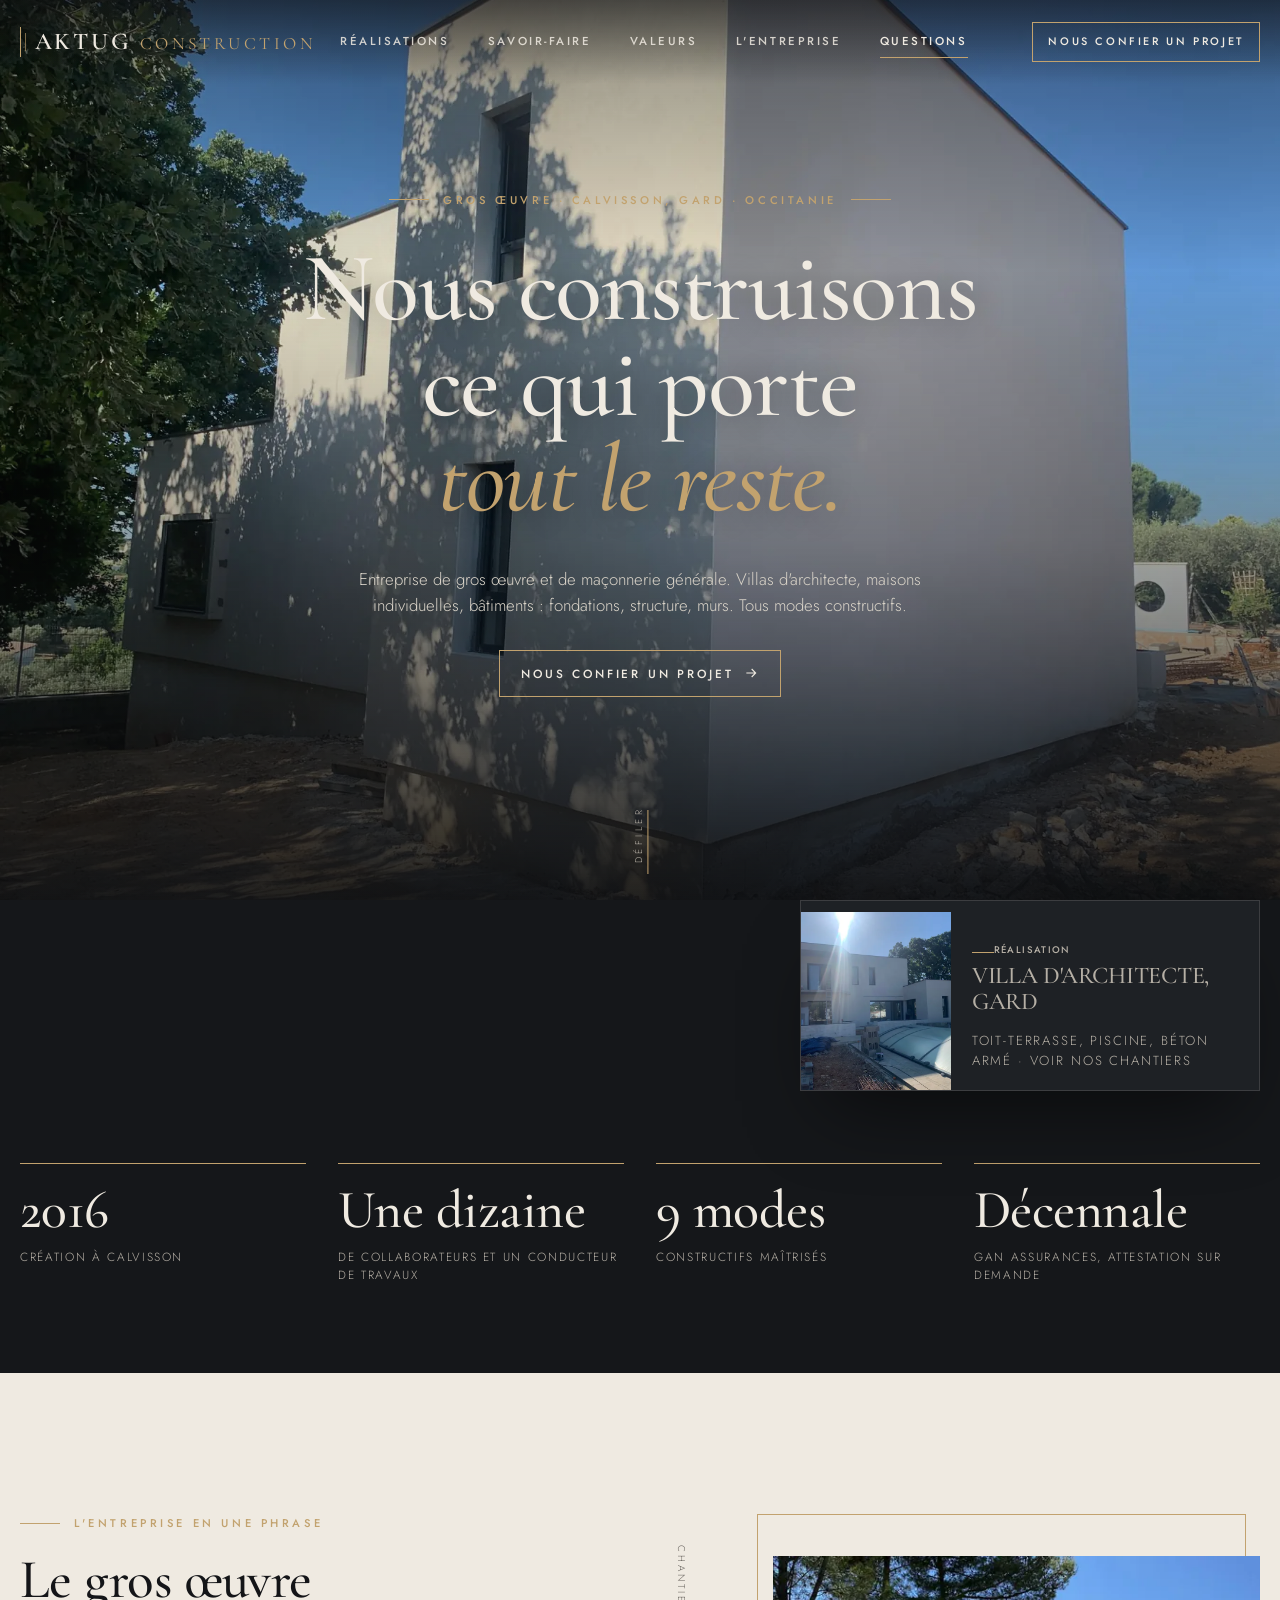
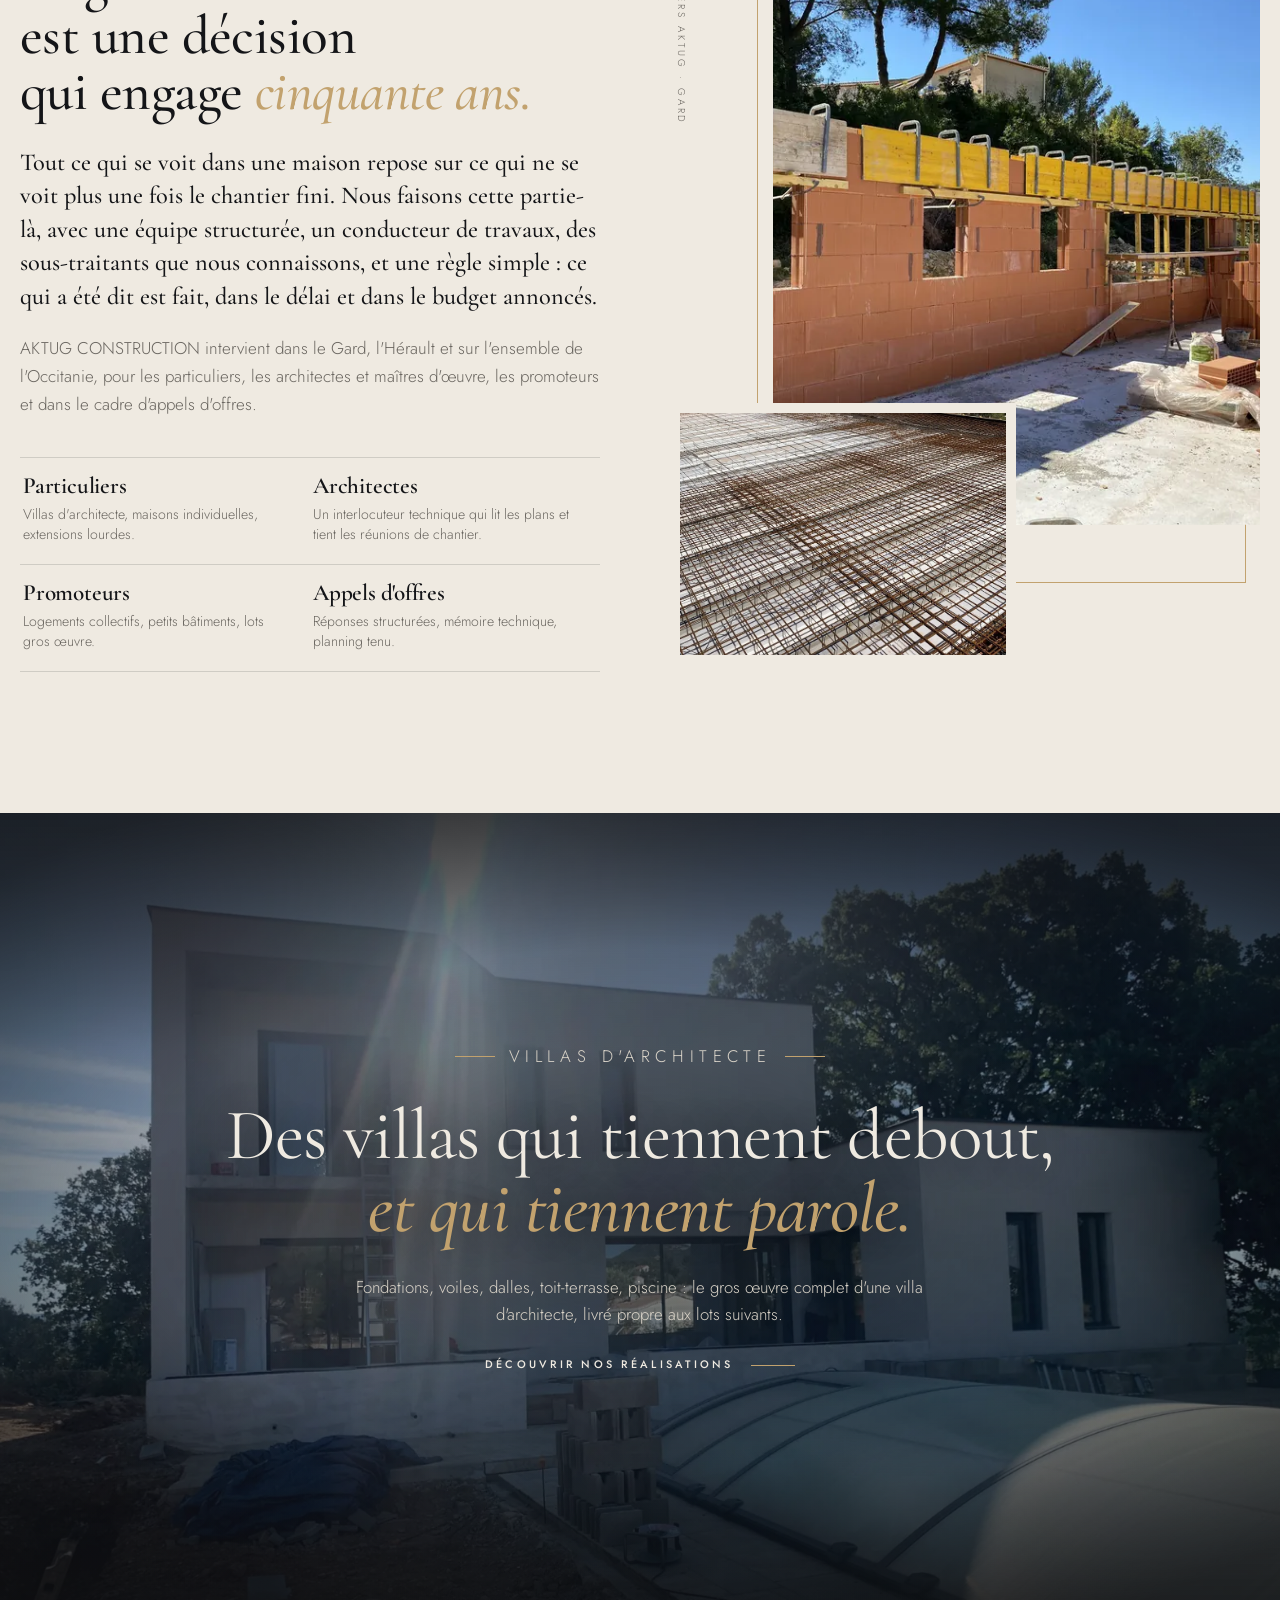
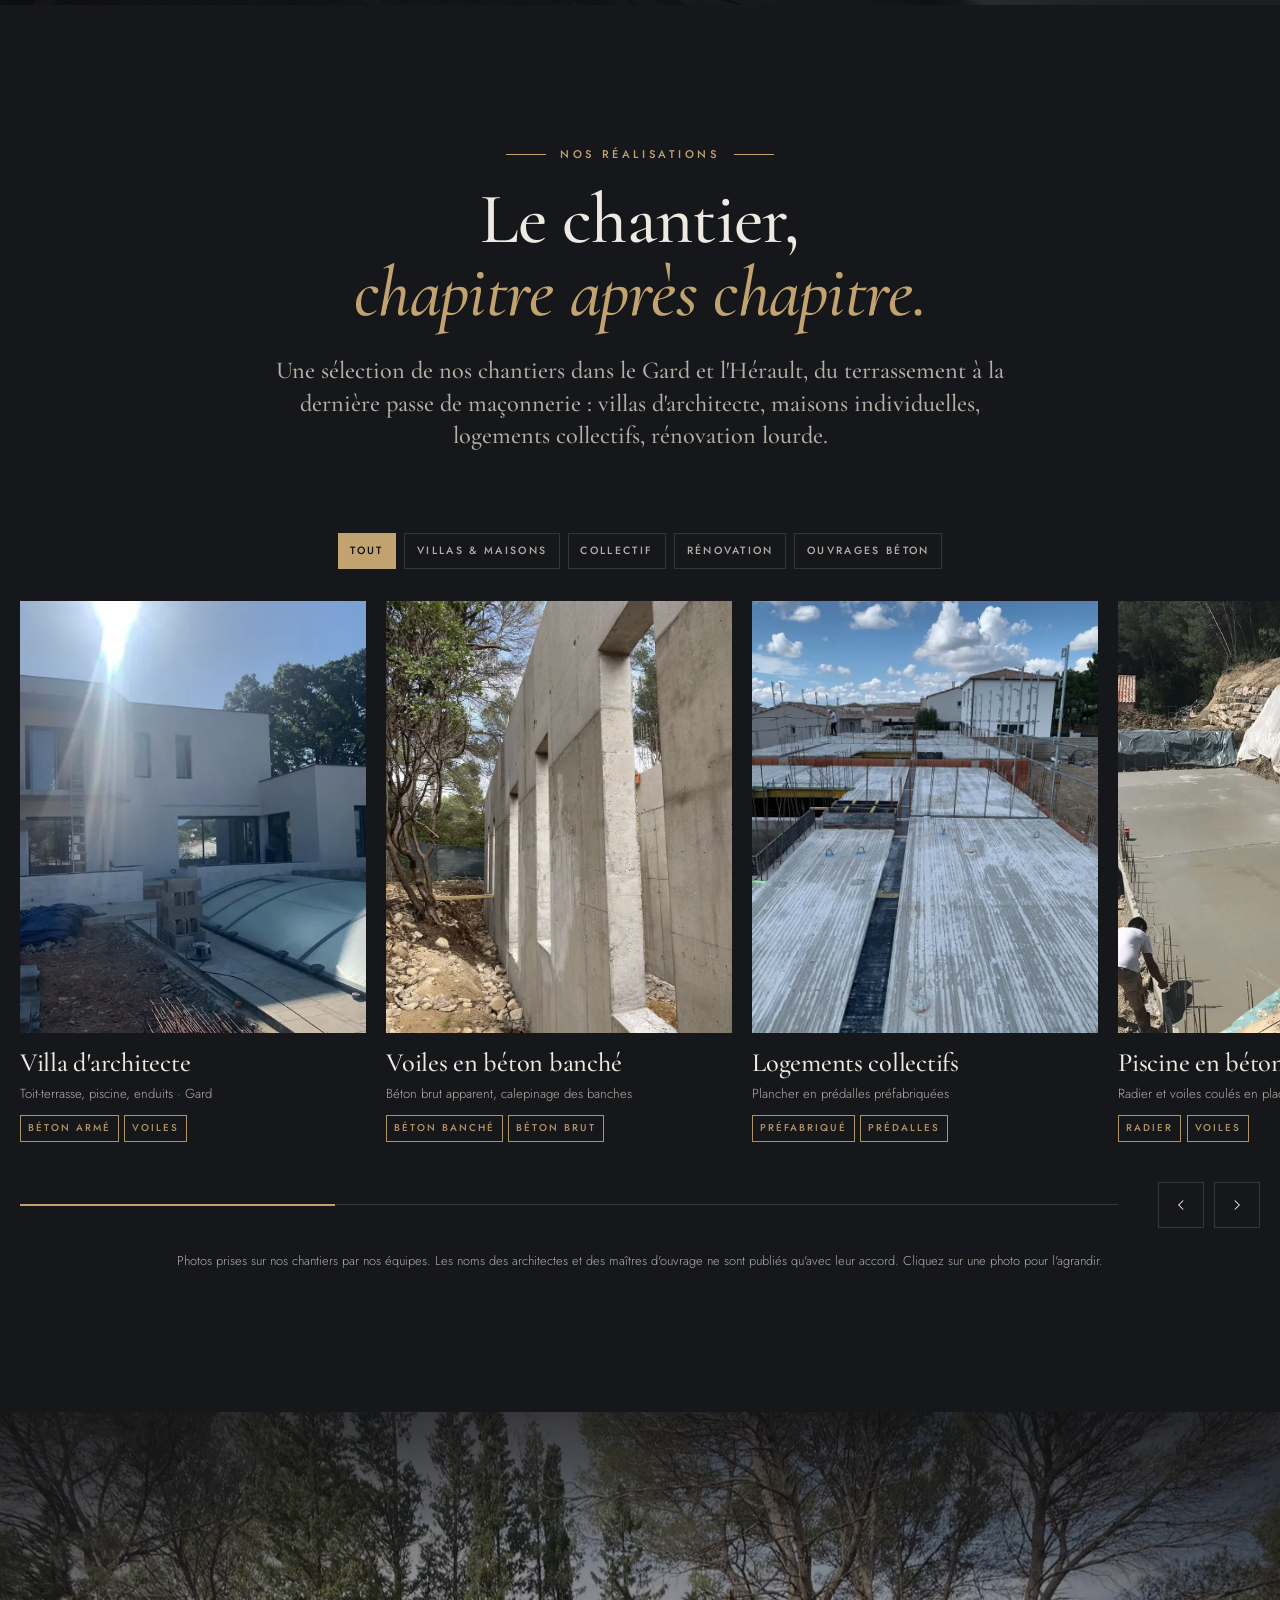
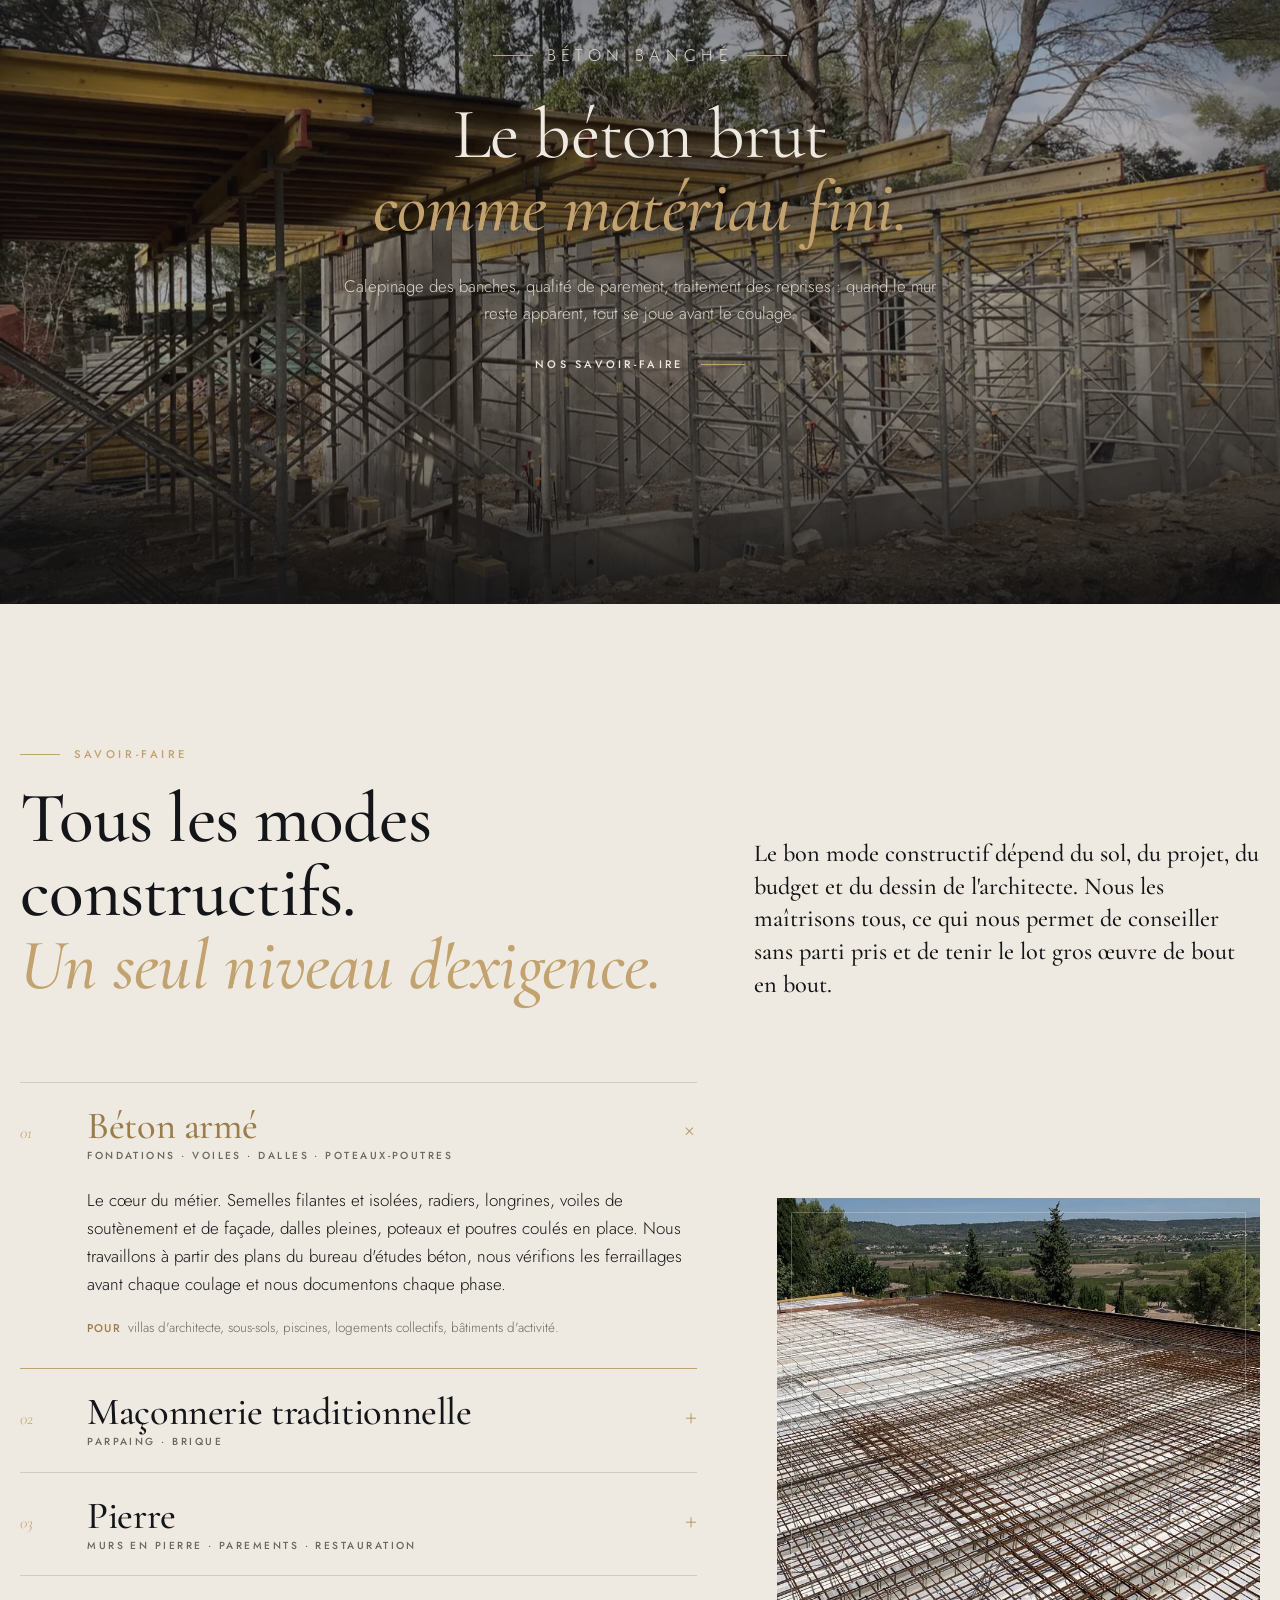
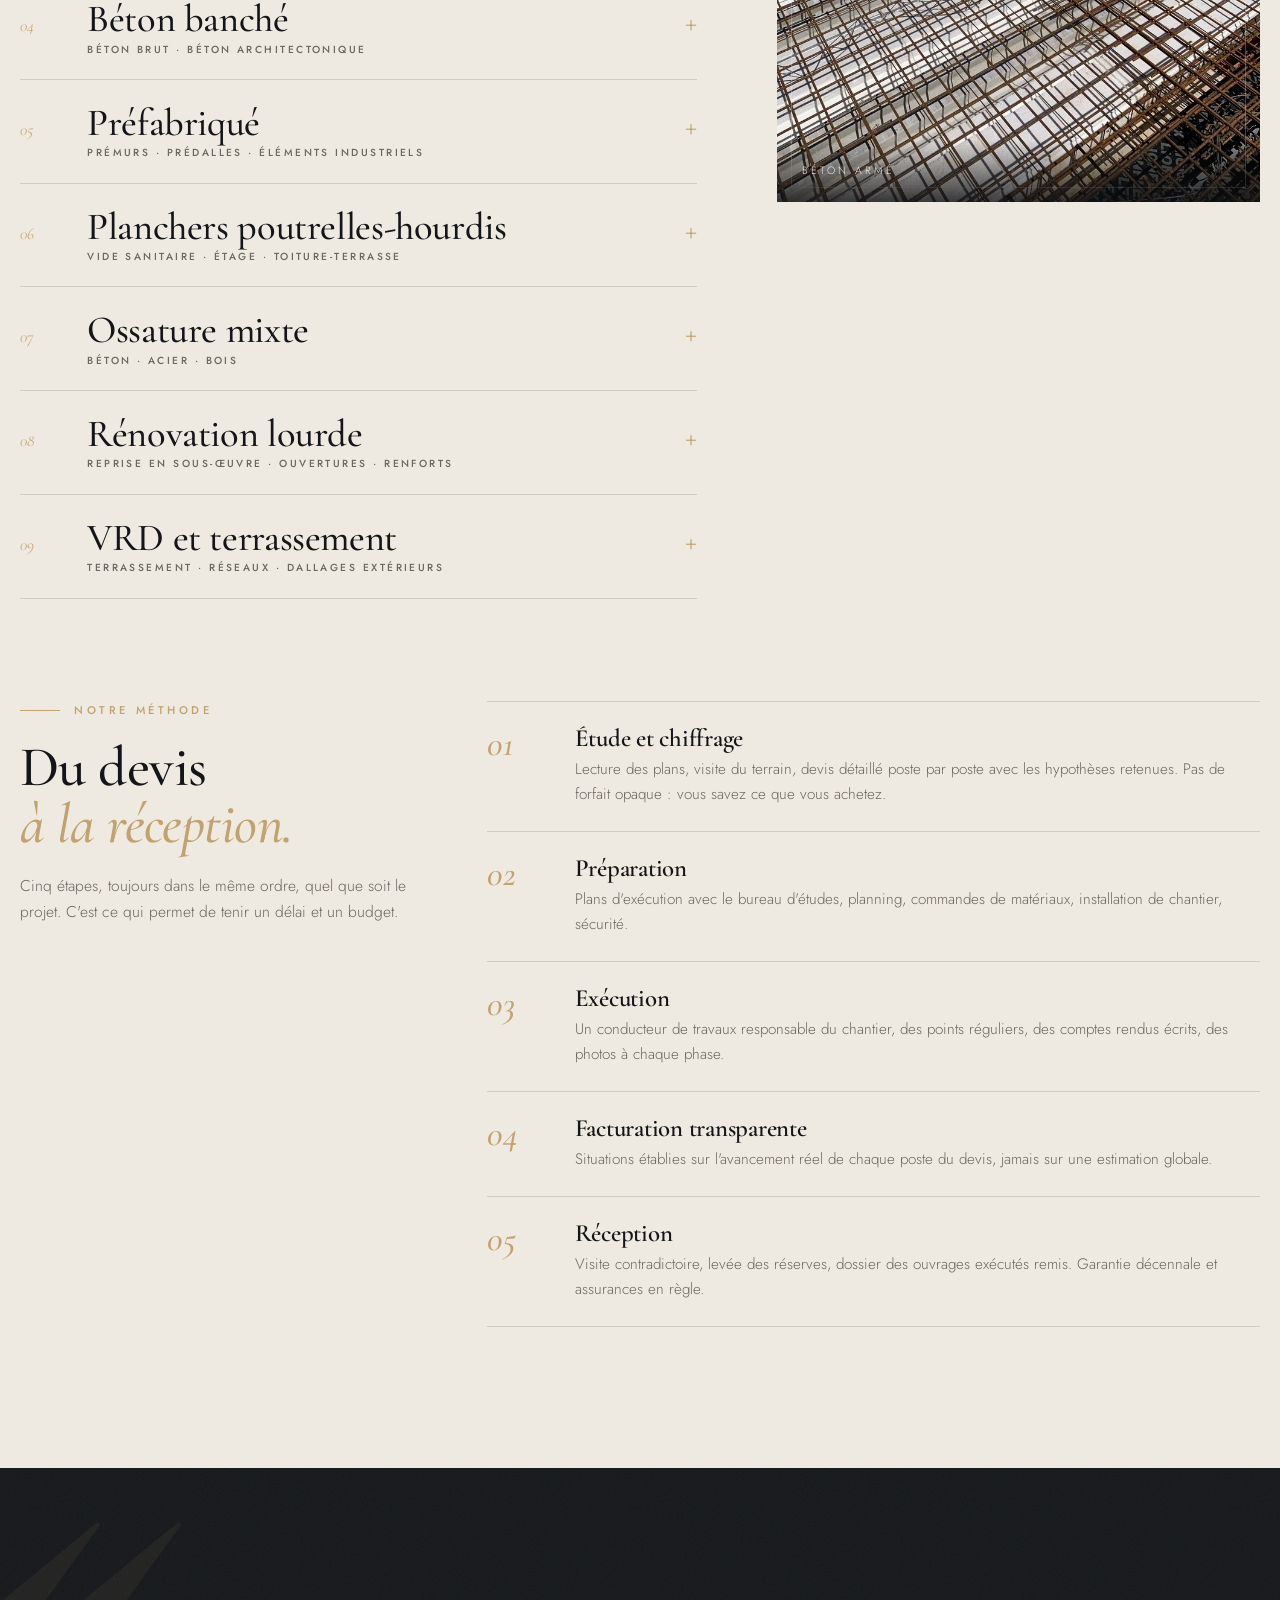
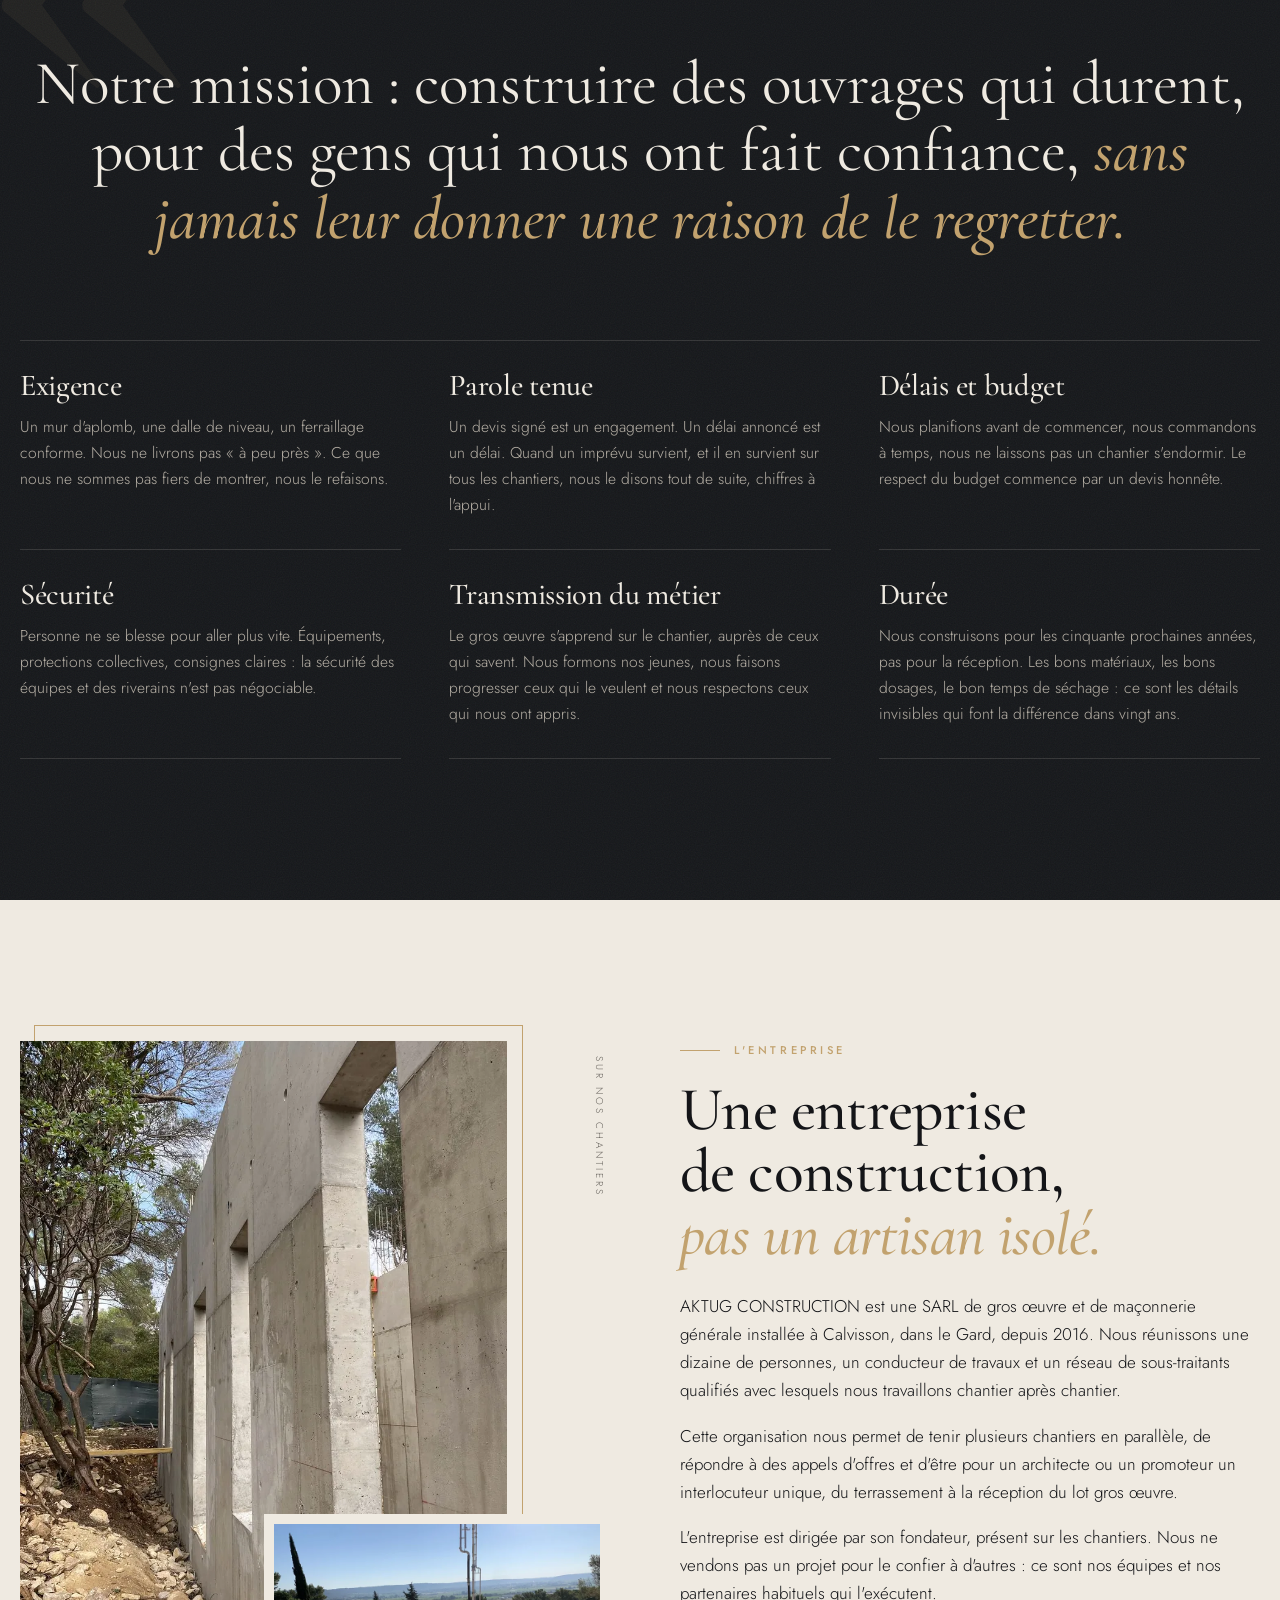
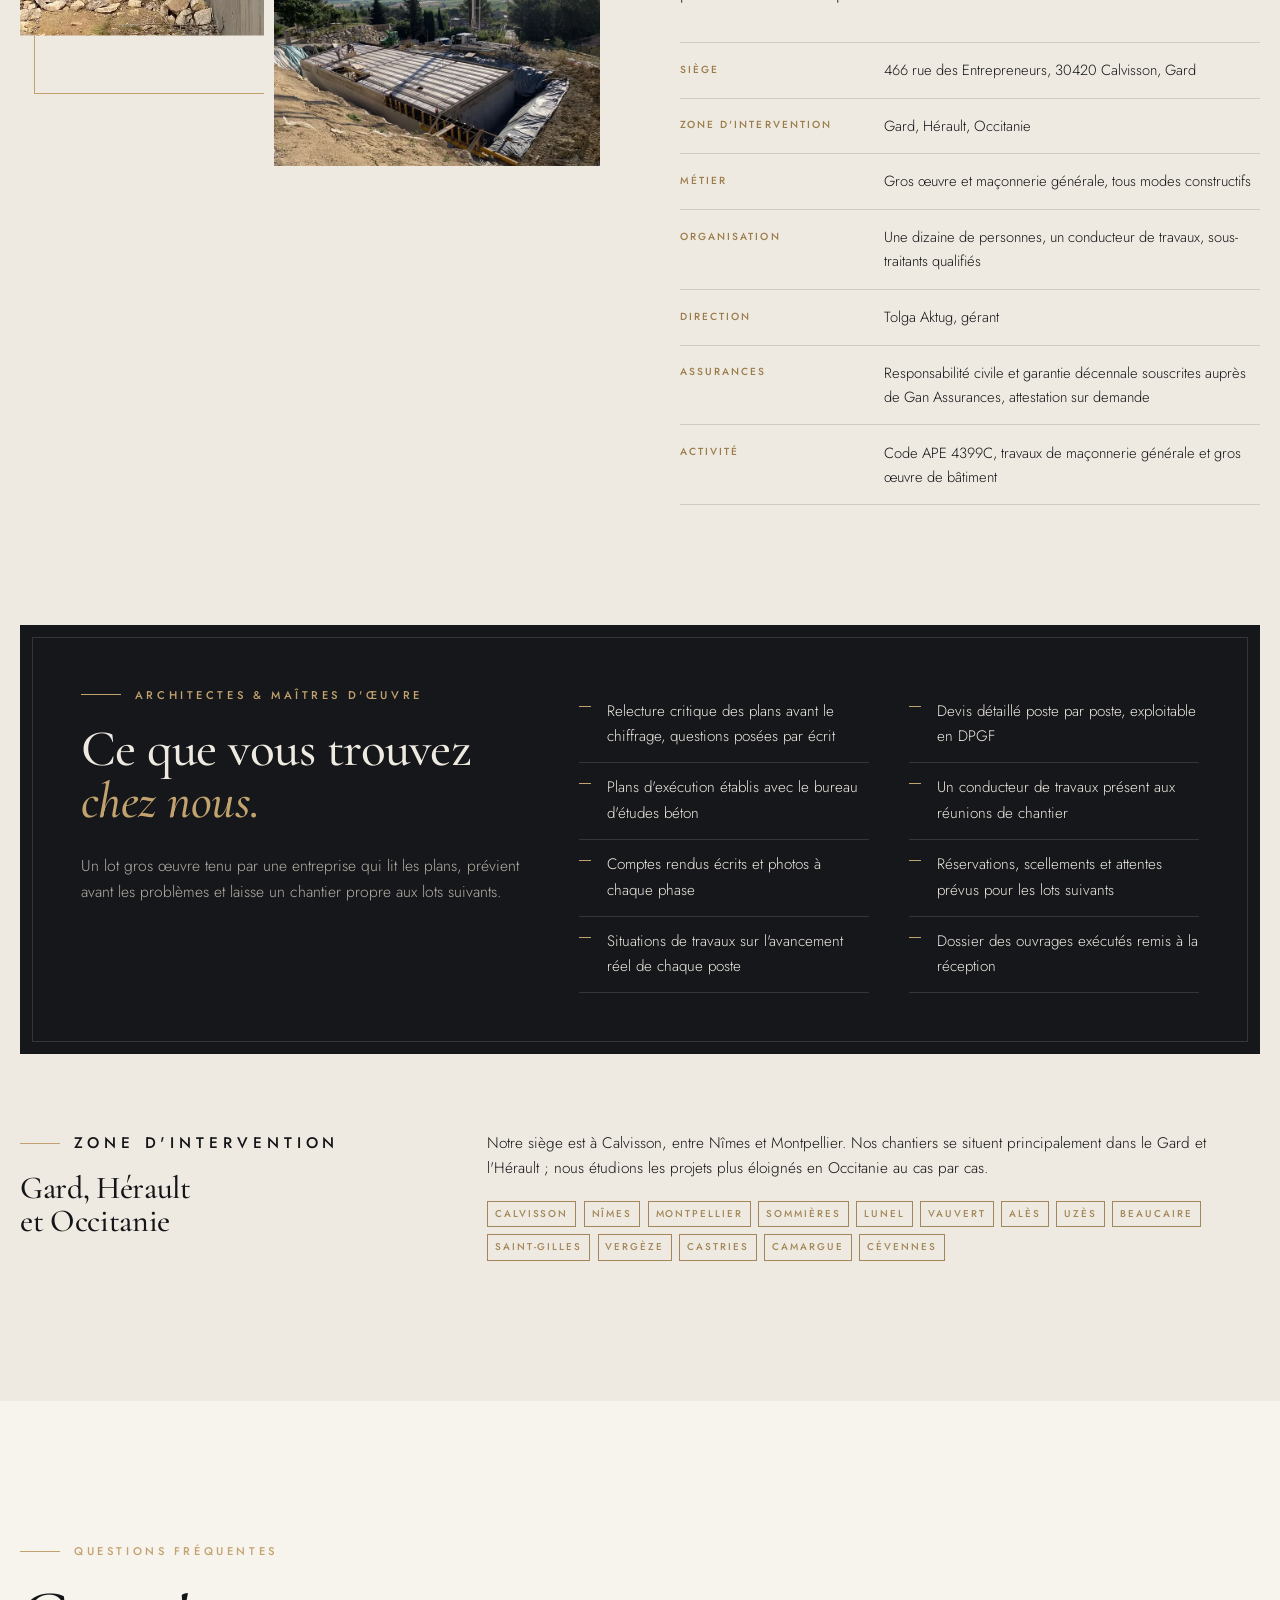
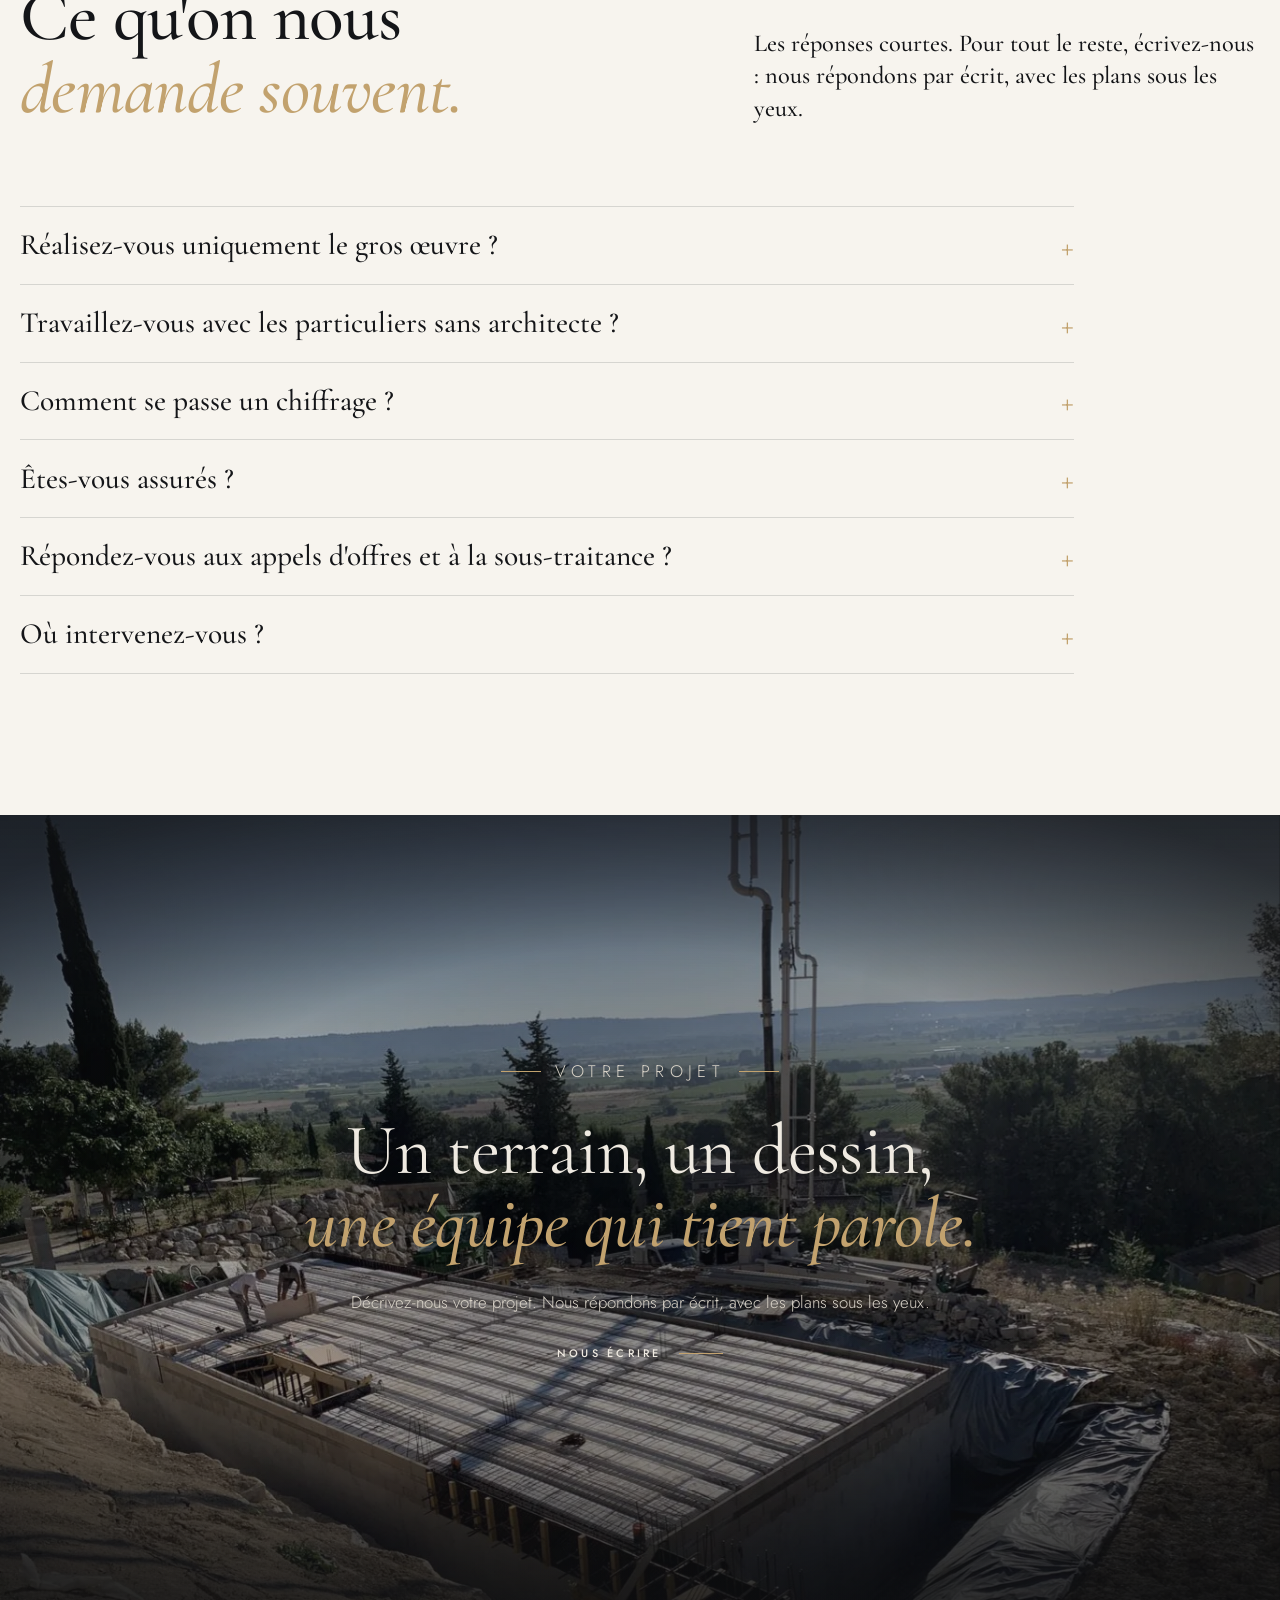
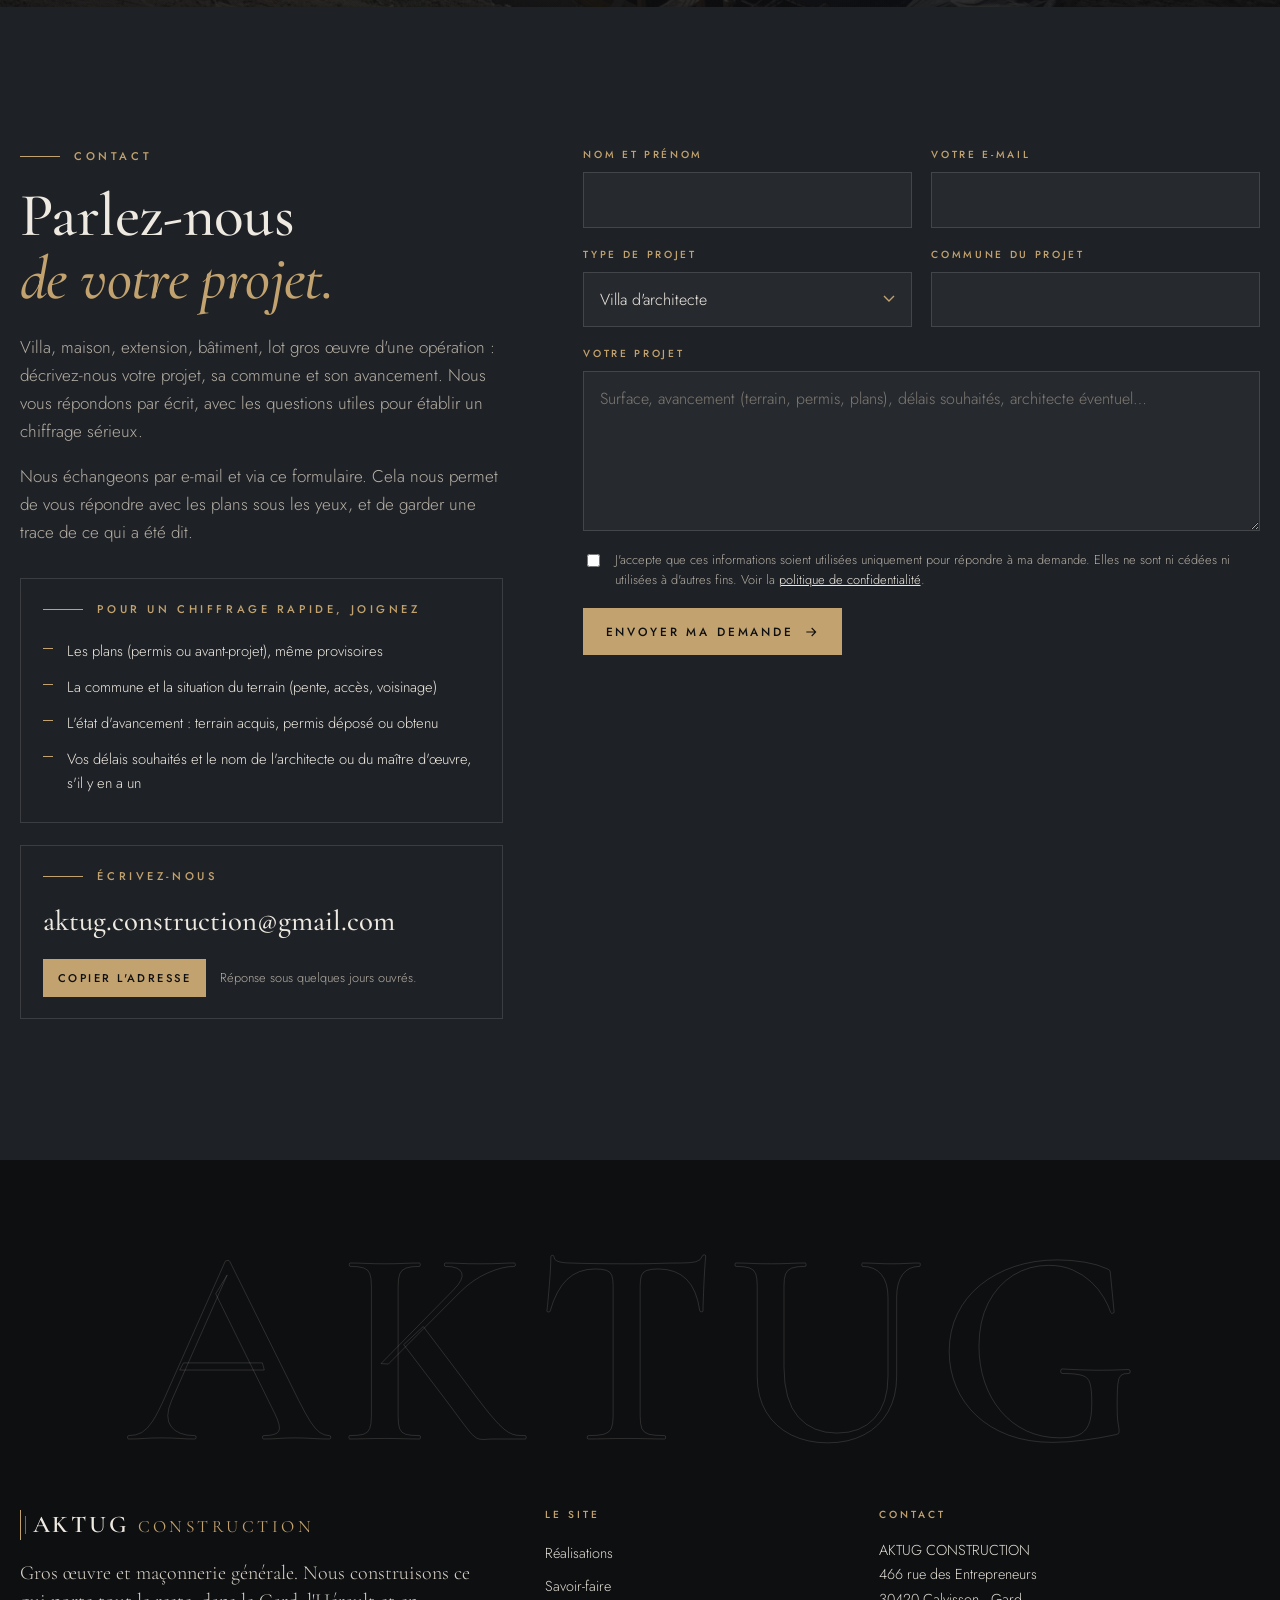
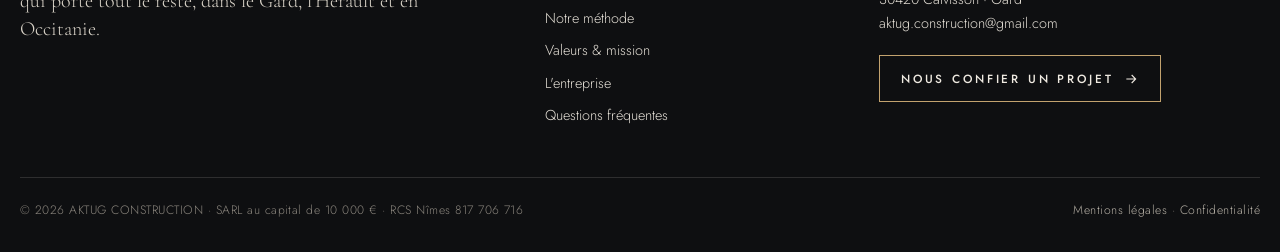
==== commit f34a51f5: "Version immersive : navigation centrée, héro centré, trois panneaux plein écran avec parallaxe, réal" ====
--- a/index.html
+++ b/index.html
@@ -154,8 +154,8 @@
       <a href="#valeurs">Valeurs</a>
       <a href="#entreprise">L'entreprise</a>
       <a href="#faq">Questions</a>
-      <a class="btn nav-cta" href="#contact">Nous confier un projet</a>
     </nav>
+    <a class="btn nav-cta" href="#contact">Nous confier un projet</a>
     <button class="menu-btn" id="menuBtn" aria-expanded="false" aria-controls="menuPanel"><span class="label">Menu</span><span class="bars" aria-hidden="true"></span></button>
   </div>
 </header>
@@ -182,7 +182,7 @@
     <picture><source type="image/webp" srcset="img/hero-villa-blanche-1000.webp 1000w, img/hero-villa-blanche-1800.webp 1800w" sizes="100vw"><img src="img/hero-villa-blanche-1800.jpg" srcset="img/hero-villa-blanche-1000.jpg 1000w, img/hero-villa-blanche-1800.jpg 1800w" sizes="100vw" width="1800" height="1350" alt="Villa contemporaine à toit-terrasse construite par AKTUG CONSTRUCTION, façades enduites blanches sous le soleil du Gard" loading="eager" fetchpriority="high"></picture>
     <span class="scroll-cue" aria-hidden="true">Défiler</span>
     <div class="wrap">
-      <p class="eyebrow">Gros œuvre · Calvisson, Gard · Occitanie</p>
+      <p class="eyebrow eyebrow--c">Gros œuvre · Calvisson, Gard · Occitanie</p>
       <h1>Nous construisons <br>ce qui porte <br><em>tout le reste.</em></h1>
       <div class="hero-foot">
         <p>Entreprise de gros œuvre et de maçonnerie générale. Villas d'architecte, maisons individuelles, bâtiments : fondations, structure, murs. Tous modes constructifs.</p>
@@ -232,89 +232,128 @@
     </div>
   </section>
 
+  <!-- ===== PANNEAU 1 ===== -->
+
+  <figure class="panel" data-parallax>
+    <picture><source type="image/webp" srcset="img/villa-architecte-piscine-800.webp 800w, img/villa-architecte-piscine-1600.webp 1600w" sizes="100vw"><img src="img/villa-architecte-piscine-1600.jpg" srcset="img/villa-architecte-piscine-800.jpg 800w, img/villa-architecte-piscine-1600.jpg 1600w" sizes="100vw" width="1600" height="1200" alt="Villa d&#x27;architecte avec piscine, chantier AKTUG CONSTRUCTION dans le Gard" loading="lazy"></picture>
+    <div class="wrap">
+      <p class="eyebrow eyebrow--c">Villas d'architecte</p>
+      <h2>Des villas qui tiennent debout, <br><em>et qui tiennent parole.</em></h2>
+      <p>Fondations, voiles, dalles, toit-terrasse, piscine : le gros œuvre complet d'une villa d'architecte, livré propre aux lots suivants.</p>
+      <a class="more" href="#realisations">Découvrir nos réalisations</a>
+    </div>
+  </figure>
+
   <!-- ===== RÉALISATIONS ===== -->
   <section class="realisations" id="realisations">
     <div class="wrap">
-      <div class="sec-head">
-        <div class="reveal"><p class="eyebrow">Nos réalisations</p><h2>Des ouvrages <br>qui tiennent debout <br><em>et qui tiennent parole.</em></h2></div>
+      <div class="sec-head sec-head--c">
+        <div class="reveal" style="display:flex;flex-direction:column;align-items:center"><p class="eyebrow eyebrow--c">Nos réalisations</p><h2>Le chantier, <br><em>chapitre après chapitre.</em></h2></div>
         <p class="lede reveal" data-delay="1">Une sélection de nos chantiers dans le Gard et l'Hérault, du terrassement à la dernière passe de maçonnerie : villas d'architecte, maisons individuelles, logements collectifs, rénovation lourde.</p>
       </div>
-      <div class="filters reveal" role="group" aria-label="Filtrer les réalisations">
+      <div class="filters filters--c reveal" role="group" aria-label="Filtrer les réalisations">
         <button type="button" data-filter="all" aria-pressed="true">Tout</button>
         <button type="button" data-filter="villas" aria-pressed="false">Villas &amp; maisons</button>
         <button type="button" data-filter="collectif" aria-pressed="false">Collectif</button>
         <button type="button" data-filter="renovation" aria-pressed="false">Rénovation</button>
         <button type="button" data-filter="ouvrages" aria-pressed="false">Ouvrages béton</button>
       </div>
-      <div class="gallery">
-        <article class="frame reveal span2 row2" data-cat="villas" data-full="img/villa-architecte-piscine-1600.jpg" data-full-webp="img/villa-architecte-piscine-1600.webp">
-          <div class="ph"><picture><source type="image/webp" srcset="img/villa-architecte-piscine-800.webp 800w, img/villa-architecte-piscine-1600.webp 1600w" sizes="(min-width:900px) 50vw, 50vw"><img src="img/villa-architecte-piscine-1600.jpg" srcset="img/villa-architecte-piscine-800.jpg 800w, img/villa-architecte-piscine-1600.jpg 1600w" sizes="(min-width:900px) 50vw, 50vw" width="1600" height="1200" alt="Villa d&#x27;architecte à toit-terrasse avec piscine, gros œuvre et enduits terminés" loading="lazy"></picture><span class="zoom" aria-hidden="true"><svg viewBox="0 0 24 24" fill="none" stroke="currentColor" stroke-width="1.6"><circle cx="11" cy="11" r="7"/><path d="M21 21l-4.3-4.3M11 8v6M8 11h6"/></svg></span></div>
+      <div class="strip-wrap reveal">
+        <div class="strip" aria-label="Réalisations, défilement horizontal">
+        <article class="card" data-cat="villas" data-full="img/villa-architecte-piscine-1600.jpg" data-full-webp="img/villa-architecte-piscine-1600.webp">
+          <span class="num" aria-hidden="true">01</span>
+          <div class="ph"><picture><source type="image/webp" srcset="img/villa-architecte-piscine-800.webp 800w, img/villa-architecte-piscine-1600.webp 1600w" sizes="(min-width:900px) 28vw, 78vw"><img src="img/villa-architecte-piscine-1600.jpg" srcset="img/villa-architecte-piscine-800.jpg 800w, img/villa-architecte-piscine-1600.jpg 1600w" sizes="(min-width:900px) 28vw, 78vw" width="1600" height="1200" alt="Villa d&#x27;architecte à toit-terrasse avec piscine, gros œuvre et enduits terminés" loading="lazy"></picture></div>
           <div class="cap"><h3>Villa d'architecte</h3><p>Toit-terrasse, piscine, enduits · Gard</p><div class="tags"><span class="tag">Béton armé</span><span class="tag">Voiles</span><span class="tag">Toit-terrasse</span><span class="tag">Piscine</span></div></div>
           <button type="button" class="open" aria-label="Agrandir : Villa d&#x27;architecte"></button>
         </article>
-        <article class="frame reveal" data-cat="ouvrages" data-full="img/voiles-banche-1050.jpg" data-full-webp="img/voiles-banche-1050.webp" data-delay="1">
-          <div class="ph"><picture><source type="image/webp" srcset="img/voiles-banche-800.webp 800w, img/voiles-banche-1050.webp 1050w" sizes="(min-width:900px) 25vw, 50vw"><img src="img/voiles-banche-1050.jpg" srcset="img/voiles-banche-800.jpg 800w, img/voiles-banche-1050.jpg 1050w" sizes="(min-width:900px) 25vw, 50vw" width="1050" height="1400" alt="Voiles en béton banché laissés bruts, avec leurs réservations de baies" loading="lazy"></picture><span class="zoom" aria-hidden="true"><svg viewBox="0 0 24 24" fill="none" stroke="currentColor" stroke-width="1.6"><circle cx="11" cy="11" r="7"/><path d="M21 21l-4.3-4.3M11 8v6M8 11h6"/></svg></span></div>
+        <article class="card" data-cat="ouvrages" data-full="img/voiles-banche-1050.jpg" data-full-webp="img/voiles-banche-1050.webp">
+          <span class="num" aria-hidden="true">02</span>
+          <div class="ph"><picture><source type="image/webp" srcset="img/voiles-banche-800.webp 800w, img/voiles-banche-1050.webp 1050w" sizes="(min-width:900px) 28vw, 78vw"><img src="img/voiles-banche-1050.jpg" srcset="img/voiles-banche-800.jpg 800w, img/voiles-banche-1050.jpg 1050w" sizes="(min-width:900px) 28vw, 78vw" width="1050" height="1400" alt="Voiles en béton banché laissés bruts, avec leurs réservations de baies" loading="lazy"></picture></div>
           <div class="cap"><h3>Voiles en béton banché</h3><p>Béton brut apparent, calepinage des banches</p><div class="tags"><span class="tag">Béton banché</span><span class="tag">Béton brut</span></div></div>
           <button type="button" class="open" aria-label="Agrandir : Voiles en béton banché"></button>
         </article>
-        <article class="frame reveal" data-cat="collectif" data-full="img/collectif-predalles-768.jpg" data-full-webp="img/collectif-predalles-768.webp" data-delay="2">
-          <div class="ph"><picture><source type="image/webp" srcset="img/collectif-predalles-768.webp 768w" sizes="(min-width:900px) 25vw, 50vw"><img src="img/collectif-predalles-768.jpg" srcset="img/collectif-predalles-768.jpg 768w" sizes="(min-width:900px) 25vw, 50vw" width="768" height="1024" alt="Pose de prédalles préfabriquées sur un bâtiment de logements collectifs" loading="lazy"></picture><span class="zoom" aria-hidden="true"><svg viewBox="0 0 24 24" fill="none" stroke="currentColor" stroke-width="1.6"><circle cx="11" cy="11" r="7"/><path d="M21 21l-4.3-4.3M11 8v6M8 11h6"/></svg></span></div>
+        <article class="card" data-cat="collectif" data-full="img/collectif-predalles-768.jpg" data-full-webp="img/collectif-predalles-768.webp">
+          <span class="num" aria-hidden="true">03</span>
+          <div class="ph"><picture><source type="image/webp" srcset="img/collectif-predalles-768.webp 768w" sizes="(min-width:900px) 28vw, 78vw"><img src="img/collectif-predalles-768.jpg" srcset="img/collectif-predalles-768.jpg 768w" sizes="(min-width:900px) 28vw, 78vw" width="768" height="1024" alt="Pose de prédalles préfabriquées sur un bâtiment de logements collectifs" loading="lazy"></picture></div>
           <div class="cap"><h3>Logements collectifs</h3><p>Plancher en prédalles préfabriquées</p><div class="tags"><span class="tag">Préfabriqué</span><span class="tag">Prédalles</span></div></div>
           <button type="button" class="open" aria-label="Agrandir : Logements collectifs"></button>
         </article>
-        <article class="frame reveal" data-cat="ouvrages villas" data-full="img/piscine-beton-1400.jpg" data-full-webp="img/piscine-beton-1400.webp" data-delay="1">
-          <div class="ph"><picture><source type="image/webp" srcset="img/piscine-beton-800.webp 800w, img/piscine-beton-1400.webp 1400w" sizes="(min-width:900px) 25vw, 50vw"><img src="img/piscine-beton-1400.jpg" srcset="img/piscine-beton-800.jpg 800w, img/piscine-beton-1400.jpg 1400w" sizes="(min-width:900px) 25vw, 50vw" width="1400" height="1050" alt="Radier d&#x27;une piscine en béton armé fraîchement coulé, attentes des voiles en place" loading="lazy"></picture><span class="zoom" aria-hidden="true"><svg viewBox="0 0 24 24" fill="none" stroke="currentColor" stroke-width="1.6"><circle cx="11" cy="11" r="7"/><path d="M21 21l-4.3-4.3M11 8v6M8 11h6"/></svg></span></div>
+        <article class="card" data-cat="ouvrages villas" data-full="img/piscine-beton-1400.jpg" data-full-webp="img/piscine-beton-1400.webp">
+          <span class="num" aria-hidden="true">04</span>
+          <div class="ph"><picture><source type="image/webp" srcset="img/piscine-beton-800.webp 800w, img/piscine-beton-1400.webp 1400w" sizes="(min-width:900px) 28vw, 78vw"><img src="img/piscine-beton-1400.jpg" srcset="img/piscine-beton-800.jpg 800w, img/piscine-beton-1400.jpg 1400w" sizes="(min-width:900px) 28vw, 78vw" width="1400" height="1050" alt="Radier d&#x27;une piscine en béton armé fraîchement coulé, attentes des voiles en place" loading="lazy"></picture></div>
           <div class="cap"><h3>Piscine en béton armé</h3><p>Radier et voiles coulés en place</p><div class="tags"><span class="tag">Radier</span><span class="tag">Voiles</span><span class="tag">Piscine</span></div></div>
           <button type="button" class="open" aria-label="Agrandir : Piscine en béton armé"></button>
         </article>
-        <article class="frame reveal" data-cat="ouvrages" data-full="img/ferraillage-plancher-1050.jpg" data-full-webp="img/ferraillage-plancher-1050.webp" data-delay="2">
-          <div class="ph"><picture><source type="image/webp" srcset="img/ferraillage-plancher-800.webp 800w, img/ferraillage-plancher-1050.webp 1050w" sizes="(min-width:900px) 25vw, 50vw"><img src="img/ferraillage-plancher-1050.jpg" srcset="img/ferraillage-plancher-800.jpg 800w, img/ferraillage-plancher-1050.jpg 1050w" sizes="(min-width:900px) 25vw, 50vw" width="1050" height="1400" alt="Ferraillage d&#x27;une dalle pleine prêt pour le coulage, vue sur la plaine" loading="lazy"></picture><span class="zoom" aria-hidden="true"><svg viewBox="0 0 24 24" fill="none" stroke="currentColor" stroke-width="1.6"><circle cx="11" cy="11" r="7"/><path d="M21 21l-4.3-4.3M11 8v6M8 11h6"/></svg></span></div>
+        <article class="card" data-cat="ouvrages" data-full="img/ferraillage-plancher-1050.jpg" data-full-webp="img/ferraillage-plancher-1050.webp">
+          <span class="num" aria-hidden="true">05</span>
+          <div class="ph"><picture><source type="image/webp" srcset="img/ferraillage-plancher-800.webp 800w, img/ferraillage-plancher-1050.webp 1050w" sizes="(min-width:900px) 28vw, 78vw"><img src="img/ferraillage-plancher-1050.jpg" srcset="img/ferraillage-plancher-800.jpg 800w, img/ferraillage-plancher-1050.jpg 1050w" sizes="(min-width:900px) 28vw, 78vw" width="1050" height="1400" alt="Ferraillage d&#x27;une dalle pleine prêt pour le coulage, vue sur la plaine" loading="lazy"></picture></div>
           <div class="cap"><h3>Dalle pleine en béton armé</h3><p>Ferraillage vérifié avant coulage</p><div class="tags"><span class="tag">Béton armé</span><span class="tag">Dalle pleine</span></div></div>
           <button type="button" class="open" aria-label="Agrandir : Dalle pleine en béton armé"></button>
         </article>
-        <article class="frame reveal span2" data-cat="villas" data-full="img/villa-brique-1600.jpg" data-full-webp="img/villa-brique-1600.webp">
-          <div class="ph"><picture><source type="image/webp" srcset="img/villa-brique-800.webp 800w, img/villa-brique-1600.webp 1600w" sizes="(min-width:900px) 50vw, 50vw"><img src="img/villa-brique-1600.jpg" srcset="img/villa-brique-800.jpg 800w, img/villa-brique-1600.jpg 1600w" sizes="(min-width:900px) 50vw, 50vw" width="1600" height="1200" alt="Élévation d&#x27;une villa en brique monomur avec poteaux et linteaux en béton armé" loading="lazy"></picture><span class="zoom" aria-hidden="true"><svg viewBox="0 0 24 24" fill="none" stroke="currentColor" stroke-width="1.6"><circle cx="11" cy="11" r="7"/><path d="M21 21l-4.3-4.3M11 8v6M8 11h6"/></svg></span></div>
+        <article class="card" data-cat="villas" data-full="img/villa-brique-1600.jpg" data-full-webp="img/villa-brique-1600.webp">
+          <span class="num" aria-hidden="true">06</span>
+          <div class="ph"><picture><source type="image/webp" srcset="img/villa-brique-800.webp 800w, img/villa-brique-1600.webp 1600w" sizes="(min-width:900px) 28vw, 78vw"><img src="img/villa-brique-1600.jpg" srcset="img/villa-brique-800.jpg 800w, img/villa-brique-1600.jpg 1600w" sizes="(min-width:900px) 28vw, 78vw" width="1600" height="1200" alt="Élévation d&#x27;une villa en brique monomur avec poteaux et linteaux en béton armé" loading="lazy"></picture></div>
           <div class="cap"><h3>Villa en brique</h3><p>Monomur, poteaux et linteaux béton, chaînages</p><div class="tags"><span class="tag">Maçonnerie brique</span><span class="tag">Poteaux-linteaux</span><span class="tag">Maison individuelle</span></div></div>
           <button type="button" class="open" aria-label="Agrandir : Villa en brique"></button>
         </article>
-        <article class="frame reveal" data-cat="renovation" data-full="img/renovation-ouvertures-1050.jpg" data-full-webp="img/renovation-ouvertures-1050.webp" data-delay="1">
-          <div class="ph"><picture><source type="image/webp" srcset="img/renovation-ouvertures-800.webp 800w, img/renovation-ouvertures-1050.webp 1050w" sizes="(min-width:900px) 25vw, 50vw"><img src="img/renovation-ouvertures-1050.jpg" srcset="img/renovation-ouvertures-800.jpg 800w, img/renovation-ouvertures-1050.jpg 1050w" sizes="(min-width:900px) 25vw, 50vw" width="1050" height="1400" alt="Création d&#x27;une grande ouverture dans un mur porteur existant, étaiement et coffrage en place" loading="lazy"></picture><span class="zoom" aria-hidden="true"><svg viewBox="0 0 24 24" fill="none" stroke="currentColor" stroke-width="1.6"><circle cx="11" cy="11" r="7"/><path d="M21 21l-4.3-4.3M11 8v6M8 11h6"/></svg></span></div>
+        <article class="card" data-cat="renovation" data-full="img/renovation-ouvertures-1050.jpg" data-full-webp="img/renovation-ouvertures-1050.webp">
+          <span class="num" aria-hidden="true">07</span>
+          <div class="ph"><picture><source type="image/webp" srcset="img/renovation-ouvertures-800.webp 800w, img/renovation-ouvertures-1050.webp 1050w" sizes="(min-width:900px) 28vw, 78vw"><img src="img/renovation-ouvertures-1050.jpg" srcset="img/renovation-ouvertures-800.jpg 800w, img/renovation-ouvertures-1050.jpg 1050w" sizes="(min-width:900px) 28vw, 78vw" width="1050" height="1400" alt="Création d&#x27;une grande ouverture dans un mur porteur existant, étaiement et coffrage en place" loading="lazy"></picture></div>
           <div class="cap"><h3>Rénovation lourde</h3><p>Création d'ouvertures dans des murs porteurs</p><div class="tags"><span class="tag">Reprise en sous-œuvre</span><span class="tag">Ouvertures</span></div></div>
           <button type="button" class="open" aria-label="Agrandir : Rénovation lourde"></button>
         </article>
-        <article class="frame reveal" data-cat="collectif" data-full="img/collectif-maconnerie-768.jpg" data-full-webp="img/collectif-maconnerie-768.webp" data-delay="2">
-          <div class="ph"><picture><source type="image/webp" srcset="img/collectif-maconnerie-768.webp 768w" sizes="(min-width:900px) 25vw, 50vw"><img src="img/collectif-maconnerie-768.jpg" srcset="img/collectif-maconnerie-768.jpg 768w" sizes="(min-width:900px) 25vw, 50vw" width="768" height="1024" alt="Murs en brique et poteaux béton d&#x27;un bâtiment collectif, armatures prêtes à poser au premier plan" loading="lazy"></picture><span class="zoom" aria-hidden="true"><svg viewBox="0 0 24 24" fill="none" stroke="currentColor" stroke-width="1.6"><circle cx="11" cy="11" r="7"/><path d="M21 21l-4.3-4.3M11 8v6M8 11h6"/></svg></span></div>
+        <article class="card" data-cat="collectif" data-full="img/collectif-maconnerie-768.jpg" data-full-webp="img/collectif-maconnerie-768.webp">
+          <span class="num" aria-hidden="true">08</span>
+          <div class="ph"><picture><source type="image/webp" srcset="img/collectif-maconnerie-768.webp 768w" sizes="(min-width:900px) 28vw, 78vw"><img src="img/collectif-maconnerie-768.jpg" srcset="img/collectif-maconnerie-768.jpg 768w" sizes="(min-width:900px) 28vw, 78vw" width="768" height="1024" alt="Murs en brique et poteaux béton d&#x27;un bâtiment collectif, armatures prêtes à poser au premier plan" loading="lazy"></picture></div>
           <div class="cap"><h3>Logements collectifs</h3><p>Maçonnerie brique et poteaux béton armé</p><div class="tags"><span class="tag">Maçonnerie</span><span class="tag">Poteaux béton</span></div></div>
           <button type="button" class="open" aria-label="Agrandir : Logements collectifs"></button>
         </article>
-        <article class="frame reveal" data-cat="ouvrages" data-full="img/mur-soutenement-1051.jpg" data-full-webp="img/mur-soutenement-1051.webp">
-          <div class="ph"><picture><source type="image/webp" srcset="img/mur-soutenement-800.webp 800w, img/mur-soutenement-1051.webp 1051w" sizes="(min-width:900px) 25vw, 50vw"><img src="img/mur-soutenement-1051.jpg" srcset="img/mur-soutenement-800.jpg 800w, img/mur-soutenement-1051.jpg 1051w" sizes="(min-width:900px) 25vw, 50vw" width="1051" height="1400" alt="Mur de soutènement en blocs à bancher sur un terrain en pente" loading="lazy"></picture><span class="zoom" aria-hidden="true"><svg viewBox="0 0 24 24" fill="none" stroke="currentColor" stroke-width="1.6"><circle cx="11" cy="11" r="7"/><path d="M21 21l-4.3-4.3M11 8v6M8 11h6"/></svg></span></div>
+        <article class="card" data-cat="ouvrages" data-full="img/mur-soutenement-1051.jpg" data-full-webp="img/mur-soutenement-1051.webp">
+          <span class="num" aria-hidden="true">09</span>
+          <div class="ph"><picture><source type="image/webp" srcset="img/mur-soutenement-800.webp 800w, img/mur-soutenement-1051.webp 1051w" sizes="(min-width:900px) 28vw, 78vw"><img src="img/mur-soutenement-1051.jpg" srcset="img/mur-soutenement-800.jpg 800w, img/mur-soutenement-1051.jpg 1051w" sizes="(min-width:900px) 28vw, 78vw" width="1051" height="1400" alt="Mur de soutènement en blocs à bancher sur un terrain en pente" loading="lazy"></picture></div>
           <div class="cap"><h3>Mur de soutènement</h3><p>Blocs à bancher, terrain en pente</p><div class="tags"><span class="tag">Soutènement</span><span class="tag">Terrassement</span></div></div>
           <button type="button" class="open" aria-label="Agrandir : Mur de soutènement"></button>
         </article>
-        <article class="frame reveal" data-cat="villas ouvrages" data-full="img/sous-sol-pente-1400.jpg" data-full-webp="img/sous-sol-pente-1400.webp" data-delay="1">
-          <div class="ph"><picture><source type="image/webp" srcset="img/sous-sol-pente-800.webp 800w, img/sous-sol-pente-1400.webp 1400w" sizes="(min-width:900px) 25vw, 50vw"><img src="img/sous-sol-pente-1400.jpg" srcset="img/sous-sol-pente-800.jpg 800w, img/sous-sol-pente-1400.jpg 1400w" sizes="(min-width:900px) 25vw, 50vw" width="1400" height="1050" alt="Sous-sol en béton armé construit dans la pente, plancher ferraillé avant coulage" loading="lazy"></picture><span class="zoom" aria-hidden="true"><svg viewBox="0 0 24 24" fill="none" stroke="currentColor" stroke-width="1.6"><circle cx="11" cy="11" r="7"/><path d="M21 21l-4.3-4.3M11 8v6M8 11h6"/></svg></span></div>
+        <article class="card" data-cat="villas ouvrages" data-full="img/sous-sol-pente-1400.jpg" data-full-webp="img/sous-sol-pente-1400.webp">
+          <span class="num" aria-hidden="true">10</span>
+          <div class="ph"><picture><source type="image/webp" srcset="img/sous-sol-pente-800.webp 800w, img/sous-sol-pente-1400.webp 1400w" sizes="(min-width:900px) 28vw, 78vw"><img src="img/sous-sol-pente-1400.jpg" srcset="img/sous-sol-pente-800.jpg 800w, img/sous-sol-pente-1400.jpg 1400w" sizes="(min-width:900px) 28vw, 78vw" width="1400" height="1050" alt="Sous-sol en béton armé construit dans la pente, plancher ferraillé avant coulage" loading="lazy"></picture></div>
           <div class="cap"><h3>Sous-sol sur terrain en pente</h3><p>Fondations, voiles enterrés, plancher haut</p><div class="tags"><span class="tag">Fondations</span><span class="tag">Voiles enterrés</span></div></div>
           <button type="button" class="open" aria-label="Agrandir : Sous-sol sur terrain en pente"></button>
         </article>
-        <article class="frame reveal" data-cat="villas" data-full="img/plancher-poutrelles-1051.jpg" data-full-webp="img/plancher-poutrelles-1051.webp" data-delay="2">
-          <div class="ph"><picture><source type="image/webp" srcset="img/plancher-poutrelles-800.webp 800w, img/plancher-poutrelles-1051.webp 1051w" sizes="(min-width:900px) 25vw, 50vw"><img src="img/plancher-poutrelles-1051.jpg" srcset="img/plancher-poutrelles-800.jpg 800w, img/plancher-poutrelles-1051.jpg 1051w" sizes="(min-width:900px) 25vw, 50vw" width="1051" height="1400" alt="Poutrelles béton posées sur les murs d&#x27;une maison, avant les entrevous et la dalle de compression" loading="lazy"></picture><span class="zoom" aria-hidden="true"><svg viewBox="0 0 24 24" fill="none" stroke="currentColor" stroke-width="1.6"><circle cx="11" cy="11" r="7"/><path d="M21 21l-4.3-4.3M11 8v6M8 11h6"/></svg></span></div>
+        <article class="card" data-cat="villas" data-full="img/plancher-poutrelles-1051.jpg" data-full-webp="img/plancher-poutrelles-1051.webp">
+          <span class="num" aria-hidden="true">11</span>
+          <div class="ph"><picture><source type="image/webp" srcset="img/plancher-poutrelles-800.webp 800w, img/plancher-poutrelles-1051.webp 1051w" sizes="(min-width:900px) 28vw, 78vw"><img src="img/plancher-poutrelles-1051.jpg" srcset="img/plancher-poutrelles-800.jpg 800w, img/plancher-poutrelles-1051.jpg 1051w" sizes="(min-width:900px) 28vw, 78vw" width="1051" height="1400" alt="Poutrelles béton posées sur les murs d&#x27;une maison, avant les entrevous et la dalle de compression" loading="lazy"></picture></div>
           <div class="cap"><h3>Plancher poutrelles-hourdis</h3><p>Pose des poutrelles sur vide sanitaire</p><div class="tags"><span class="tag">Poutrelles-hourdis</span><span class="tag">Maison individuelle</span></div></div>
           <button type="button" class="open" aria-label="Agrandir : Plancher poutrelles-hourdis"></button>
         </article>
-        <article class="frame reveal" data-cat="villas ouvrages" data-full="img/fondations-longrines-768.jpg" data-full-webp="img/fondations-longrines-768.webp" data-delay="3">
-          <div class="ph"><picture><source type="image/webp" srcset="img/fondations-longrines-768.webp 768w" sizes="(min-width:900px) 25vw, 50vw"><img src="img/fondations-longrines-768.jpg" srcset="img/fondations-longrines-768.jpg 768w" sizes="(min-width:900px) 25vw, 50vw" width="768" height="1024" alt="Fondations et longrines coffrées d&#x27;une maison individuelle, terrassement terminé" loading="lazy"></picture><span class="zoom" aria-hidden="true"><svg viewBox="0 0 24 24" fill="none" stroke="currentColor" stroke-width="1.6"><circle cx="11" cy="11" r="7"/><path d="M21 21l-4.3-4.3M11 8v6M8 11h6"/></svg></span></div>
+        <article class="card" data-cat="villas ouvrages" data-full="img/fondations-longrines-768.jpg" data-full-webp="img/fondations-longrines-768.webp">
+          <span class="num" aria-hidden="true">12</span>
+          <div class="ph"><picture><source type="image/webp" srcset="img/fondations-longrines-768.webp 768w" sizes="(min-width:900px) 28vw, 78vw"><img src="img/fondations-longrines-768.jpg" srcset="img/fondations-longrines-768.jpg 768w" sizes="(min-width:900px) 28vw, 78vw" width="768" height="1024" alt="Fondations et longrines coffrées d&#x27;une maison individuelle, terrassement terminé" loading="lazy"></picture></div>
           <div class="cap"><h3>Fondations et longrines</h3><p>Terrassement, semelles et longrines</p><div class="tags"><span class="tag">Fondations</span><span class="tag">Longrines</span><span class="tag">VRD</span></div></div>
           <button type="button" class="open" aria-label="Agrandir : Fondations et longrines"></button>
         </article>
-      </div>
-      <p class="gal-note">Photos prises sur nos chantiers par nos équipes. Les noms des architectes et des maîtres d'ouvrage ne sont publiés qu'avec leur accord. Cliquez sur une photo pour l'agrandir.</p>
-    </div>
-  </section>
-
-  <figure class="band" style="margin:0" data-parallax>
+        </div>
+        <div class="strip-ctl">
+          <div class="strip-prog" aria-hidden="true"><b></b></div>
+          <div class="strip-btns">
+            <button type="button" class="strip-prev" aria-label="Réalisations précédentes"><svg viewBox="0 0 24 24" fill="none" stroke="currentColor" stroke-width="1.4"><path d="M15 6l-6 6 6 6"/></svg></button>
+            <button type="button" class="strip-next" aria-label="Réalisations suivantes"><svg viewBox="0 0 24 24" fill="none" stroke="currentColor" stroke-width="1.4"><path d="M9 6l6 6-6 6"/></svg></button>
+          </div>
+        </div>
+      </div>
+      <p class="strip-note">Photos prises sur nos chantiers par nos équipes. Les noms des architectes et des maîtres d'ouvrage ne sont publiés qu'avec leur accord. Cliquez sur une photo pour l'agrandir.</p>
+    </div>
+  </section>
+
+
+  <figure class="panel" data-parallax>
     <picture><source type="image/webp" srcset="img/bandeau-chantier-1000.webp 1000w, img/bandeau-chantier-1600.webp 1600w" sizes="100vw"><img src="img/bandeau-chantier-1600.jpg" srcset="img/bandeau-chantier-1000.jpg 1000w, img/bandeau-chantier-1600.jpg 1600w" sizes="100vw" width="1600" height="1200" alt="Chantier AKTUG CONSTRUCTION : voiles en béton banché et coffrage de plancher sous les pins" loading="lazy"></picture>
-    <figcaption>Voiles banchés et coffrage de plancher · chantier AKTUG CONSTRUCTION</figcaption>
+    <div class="wrap">
+      <p class="eyebrow eyebrow--c">Béton banché</p>
+      <h2>Le béton brut <br><em>comme matériau fini.</em></h2>
+      <p>Calepinage des banches, qualité de parement, traitement des reprises : quand le mur reste apparent, tout se joue avant le coulage.</p>
+      <a class="more" href="#savoir-faire">Nos savoir-faire</a>
+    </div>
   </figure>
 
   <!-- ===== SAVOIR-FAIRE ===== -->
@@ -324,16 +363,30 @@
         <div class="reveal"><p class="eyebrow">Savoir-faire</p><h2>Tous les modes <br>constructifs. <br><em>Un seul niveau d'exigence.</em></h2></div>
         <p class="lede reveal" data-delay="1">Le bon mode constructif dépend du sol, du projet, du budget et du dessin de l'architecte. Nous les maîtrisons tous, ce qui nous permet de conseiller sans parti pris et de tenir le lot gros œuvre de bout en bout.</p>
       </div>
-      <div class="modes">
-        <div class="mode reveal"><span class="idx">01</span><h3>Béton armé <small>Fondations · voiles · dalles · poteaux-poutres</small></h3><div><p>Le cœur du métier. Semelles filantes et isolées, radiers, longrines, voiles de soutènement et de façade, dalles pleines, poteaux et poutres coulés en place. Nous travaillons à partir des plans du bureau d'études béton, nous vérifions les ferraillages avant chaque coulage et nous documentons chaque phase.</p><p class="usage"><b>Pour</b> villas d'architecte, sous-sols, piscines, logements collectifs, bâtiments d'activité.</p></div></div>
-        <div class="mode reveal"><span class="idx">02</span><h3>Maçonnerie traditionnelle <small>Parpaing · brique</small></h3><div><p>Élévations en blocs béton ou en brique, chaînages, linteaux, appuis. Une maçonnerie d'aplomb, aux joints réguliers, qui simplifie tous les corps d'état qui passent après nous.</p><p class="usage"><b>Pour</b> maisons individuelles, extensions, murs de clôture, petits collectifs.</p></div></div>
-        <div class="mode reveal"><span class="idx">03</span><h3>Pierre <small>Murs en pierre · parements · restauration</small></h3><div><p>Murs porteurs et murs de clôture en pierre, parements, reprises d'ouvrages anciens avec des mortiers adaptés. Le patrimoine bâti du Gard et de l'Hérault se travaille avec ses propres règles.</p><p class="usage"><b>Pour</b> mas et bâtisses anciennes, murs de clôture, parements de façade.</p></div></div>
-        <div class="mode reveal"><span class="idx">04</span><h3>Béton banché <small>Béton brut · béton architectonique</small></h3><div><p>Voiles coulés en banches pour des murs qui restent apparents. Calepinage des banches, choix des trous de banches, qualité de parement et traitement des reprises : quand le béton est le matériau fini, rien ne se rattrape ensuite.</p><p class="usage"><b>Pour</b> villas contemporaines, murs de soutènement apparents, architecture en béton brut.</p></div></div>
-        <div class="mode reveal"><span class="idx">05</span><h3>Préfabriqué <small>Prémurs · prédalles · éléments industriels</small></h3><div><p>Prémurs, prédalles, escaliers et poutres préfabriqués pour accélérer les chantiers tout en garantissant la qualité des éléments. Levage, calage et clavetage réalisés par nos équipes.</p><p class="usage"><b>Pour</b> logements collectifs, bâtiments à plannings serrés, escaliers.</p></div></div>
-        <div class="mode reveal"><span class="idx">06</span><h3>Planchers poutrelles-hourdis <small>Vide sanitaire · étage · toiture-terrasse</small></h3><div><p>La solution la plus courante pour les maisons individuelles. Pose des poutrelles et des entrevous, chapeaux, treillis, dalle de compression. Rapide, économique, fiable quand elle est bien exécutée.</p><p class="usage"><b>Pour</b> maisons individuelles, extensions, planchers d'étage.</p></div></div>
-        <div class="mode reveal"><span class="idx">07</span><h3>Ossature mixte <small>Béton · acier · bois</small></h3><div><p>Structures combinant poteaux béton et charpente métallique ou bois, platines et scellements, réservations précises pour que les lots suivants s'emboîtent sans reprise.</p><p class="usage"><b>Pour</b> hangars, bâtiments d'activité, grandes portées, surélévations.</p></div></div>
-        <div class="mode reveal"><span class="idx">08</span><h3>Rénovation lourde <small>Reprise en sous-œuvre · ouvertures · renforts</small></h3><div><p>Reprises de fondations, création d'ouvertures dans des murs porteurs, remplacement de planchers, renforts de structure. Des interventions qui se préparent avec un bureau d'études et s'exécutent par phases, en gardant le bâti existant en sécurité.</p><p class="usage"><b>Pour</b> maisons et mas à transformer, bâtiments à restructurer, mises aux normes.</p></div></div>
-        <div class="mode reveal"><span class="idx">09</span><h3>VRD et terrassement <small>Terrassement · réseaux · dallages extérieurs</small></h3><div><p>Terrassements généraux et en tranchées, réseaux enterrés, regards, dallages et accès. Nous prenons le terrain tel qu'il est et nous le rendons prêt à construire, puis prêt à vivre.</p><p class="usage"><b>Pour</b> tous nos chantiers, du terrain nu à la livraison.</p></div></div>
+      <div class="show">
+        <div class="show-list">
+        <div class="show-item active" data-img="ferraillage-plancher"><button type="button" aria-expanded="true"><span class="idx">01</span><h3>Béton armé <small>Fondations · voiles · dalles · poteaux-poutres</small></h3><span class="plus" aria-hidden="true">+</span></button><div class="show-body"><div><div class="mob-img"><img data-src="img/ferraillage-plancher-800.jpg" alt="" loading="lazy" width="800" height="1067"></div><p>Le cœur du métier. Semelles filantes et isolées, radiers, longrines, voiles de soutènement et de façade, dalles pleines, poteaux et poutres coulés en place. Nous travaillons à partir des plans du bureau d'études béton, nous vérifions les ferraillages avant chaque coulage et nous documentons chaque phase.</p><p class="usage"><b>Pour</b> villas d'architecte, sous-sols, piscines, logements collectifs, bâtiments d'activité.</p></div></div></div>
+        <div class="show-item" data-img="villa-brique"><button type="button" aria-expanded="false"><span class="idx">02</span><h3>Maçonnerie traditionnelle <small>Parpaing · brique</small></h3><span class="plus" aria-hidden="true">+</span></button><div class="show-body"><div><div class="mob-img"><img data-src="img/villa-brique-800.jpg" alt="" loading="lazy" width="800" height="600"></div><p>Élévations en blocs béton ou en brique, chaînages, linteaux, appuis. Une maçonnerie d'aplomb, aux joints réguliers, qui simplifie tous les corps d'état qui passent après nous.</p><p class="usage"><b>Pour</b> maisons individuelles, extensions, murs de clôture, petits collectifs.</p></div></div></div>
+        <div class="show-item" data-img="sous-sol-pente"><button type="button" aria-expanded="false"><span class="idx">03</span><h3>Pierre <small>Murs en pierre · parements · restauration</small></h3><span class="plus" aria-hidden="true">+</span></button><div class="show-body"><div><div class="mob-img"><img data-src="img/sous-sol-pente-800.jpg" alt="" loading="lazy" width="800" height="600"></div><p>Murs porteurs et murs de clôture en pierre, parements, reprises d'ouvrages anciens avec des mortiers adaptés. Le patrimoine bâti du Gard et de l'Hérault se travaille avec ses propres règles.</p><p class="usage"><b>Pour</b> mas et bâtisses anciennes, murs de clôture, parements de façade.</p></div></div></div>
+        <div class="show-item" data-img="voiles-banche"><button type="button" aria-expanded="false"><span class="idx">04</span><h3>Béton banché <small>Béton brut · béton architectonique</small></h3><span class="plus" aria-hidden="true">+</span></button><div class="show-body"><div><div class="mob-img"><img data-src="img/voiles-banche-800.jpg" alt="" loading="lazy" width="800" height="1067"></div><p>Voiles coulés en banches pour des murs qui restent apparents. Calepinage des banches, choix des trous de banches, qualité de parement et traitement des reprises : quand le béton est le matériau fini, rien ne se rattrape ensuite.</p><p class="usage"><b>Pour</b> villas contemporaines, murs de soutènement apparents, architecture en béton brut.</p></div></div></div>
+        <div class="show-item" data-img="collectif-predalles"><button type="button" aria-expanded="false"><span class="idx">05</span><h3>Préfabriqué <small>Prémurs · prédalles · éléments industriels</small></h3><span class="plus" aria-hidden="true">+</span></button><div class="show-body"><div><div class="mob-img"><img data-src="img/collectif-predalles-768.jpg" alt="" loading="lazy" width="768" height="1024"></div><p>Prémurs, prédalles, escaliers et poutres préfabriqués pour accélérer les chantiers tout en garantissant la qualité des éléments. Levage, calage et clavetage réalisés par nos équipes.</p><p class="usage"><b>Pour</b> logements collectifs, bâtiments à plannings serrés, escaliers.</p></div></div></div>
+        <div class="show-item" data-img="plancher-poutrelles"><button type="button" aria-expanded="false"><span class="idx">06</span><h3>Planchers poutrelles-hourdis <small>Vide sanitaire · étage · toiture-terrasse</small></h3><span class="plus" aria-hidden="true">+</span></button><div class="show-body"><div><div class="mob-img"><img data-src="img/plancher-poutrelles-800.jpg" alt="" loading="lazy" width="800" height="1066"></div><p>La solution la plus courante pour les maisons individuelles. Pose des poutrelles et des entrevous, chapeaux, treillis, dalle de compression. Rapide, économique, fiable quand elle est bien exécutée.</p><p class="usage"><b>Pour</b> maisons individuelles, extensions, planchers d'étage.</p></div></div></div>
+        <div class="show-item" data-img="bandeau-chantier"><button type="button" aria-expanded="false"><span class="idx">07</span><h3>Ossature mixte <small>Béton · acier · bois</small></h3><span class="plus" aria-hidden="true">+</span></button><div class="show-body"><div><div class="mob-img"><img data-src="img/bandeau-chantier-1000.jpg" alt="" loading="lazy" width="1000" height="750"></div><p>Structures combinant poteaux béton et charpente métallique ou bois, platines et scellements, réservations précises pour que les lots suivants s'emboîtent sans reprise.</p><p class="usage"><b>Pour</b> hangars, bâtiments d'activité, grandes portées, surélévations.</p></div></div></div>
+        <div class="show-item" data-img="renovation-ouvertures"><button type="button" aria-expanded="false"><span class="idx">08</span><h3>Rénovation lourde <small>Reprise en sous-œuvre · ouvertures · renforts</small></h3><span class="plus" aria-hidden="true">+</span></button><div class="show-body"><div><div class="mob-img"><img data-src="img/renovation-ouvertures-800.jpg" alt="" loading="lazy" width="800" height="1067"></div><p>Reprises de fondations, création d'ouvertures dans des murs porteurs, remplacement de planchers, renforts de structure. Des interventions qui se préparent avec un bureau d'études et s'exécutent par phases, en gardant le bâti existant en sécurité.</p><p class="usage"><b>Pour</b> maisons et mas à transformer, bâtiments à restructurer, mises aux normes.</p></div></div></div>
+        <div class="show-item" data-img="fondations-longrines"><button type="button" aria-expanded="false"><span class="idx">09</span><h3>VRD et terrassement <small>Terrassement · réseaux · dallages extérieurs</small></h3><span class="plus" aria-hidden="true">+</span></button><div class="show-body"><div><div class="mob-img"><img data-src="img/fondations-longrines-768.jpg" alt="" loading="lazy" width="768" height="1024"></div><p>Terrassements généraux et en tranchées, réseaux enterrés, regards, dallages et accès. Nous prenons le terrain tel qu'il est et nous le rendons prêt à construire, puis prêt à vivre.</p><p class="usage"><b>Pour</b> tous nos chantiers, du terrain nu à la livraison.</p></div></div></div>
+        </div>
+        <figure class="show-fig" aria-hidden="true">
+          <img class="on" data-key="ferraillage-plancher" src="img/ferraillage-plancher-1050.jpg" srcset="img/ferraillage-plancher-800.webp 800w, img/ferraillage-plancher-1050.webp 1050w" sizes="(min-width:980px) 40vw, 100vw" alt="" width="1050" height="1400">
+          <img data-key="villa-brique" data-src="img/villa-brique-1600.jpg" data-srcset="img/villa-brique-800.webp 800w, img/villa-brique-1600.webp 1600w" sizes="(min-width:980px) 40vw, 100vw" alt="" width="1600" height="1200">
+          <img data-key="sous-sol-pente" data-src="img/sous-sol-pente-1400.jpg" data-srcset="img/sous-sol-pente-800.webp 800w, img/sous-sol-pente-1400.webp 1400w" sizes="(min-width:980px) 40vw, 100vw" alt="" width="1400" height="1050">
+          <img data-key="voiles-banche" data-src="img/voiles-banche-1050.jpg" data-srcset="img/voiles-banche-800.webp 800w, img/voiles-banche-1050.webp 1050w" sizes="(min-width:980px) 40vw, 100vw" alt="" width="1050" height="1400">
+          <img data-key="collectif-predalles" data-src="img/collectif-predalles-768.jpg" data-srcset="img/collectif-predalles-768.webp 768w" sizes="(min-width:980px) 40vw, 100vw" alt="" width="768" height="1024">
+          <img data-key="plancher-poutrelles" data-src="img/plancher-poutrelles-1051.jpg" data-srcset="img/plancher-poutrelles-800.webp 800w, img/plancher-poutrelles-1051.webp 1051w" sizes="(min-width:980px) 40vw, 100vw" alt="" width="1051" height="1400">
+          <img data-key="bandeau-chantier" data-src="img/bandeau-chantier-1600.jpg" data-srcset="img/bandeau-chantier-1000.webp 1000w, img/bandeau-chantier-1600.webp 1600w" sizes="(min-width:980px) 40vw, 100vw" alt="" width="1600" height="1200">
+          <img data-key="renovation-ouvertures" data-src="img/renovation-ouvertures-1050.jpg" data-srcset="img/renovation-ouvertures-800.webp 800w, img/renovation-ouvertures-1050.webp 1050w" sizes="(min-width:980px) 40vw, 100vw" alt="" width="1050" height="1400">
+          <img data-key="fondations-longrines" data-src="img/fondations-longrines-768.jpg" data-srcset="img/fondations-longrines-768.webp 768w" sizes="(min-width:980px) 40vw, 100vw" alt="" width="768" height="1024">
+          <figcaption>Béton armé</figcaption>
+        </figure>
       </div>
 
       <div class="methode" id="methode">
@@ -352,7 +405,7 @@
   <!-- ===== VALEURS & MISSION ===== -->
   <section class="valeurs" id="valeurs">
     <div class="wrap">
-      <p class="eyebrow reveal">Valeurs &amp; mission</p>
+      <p class="eyebrow eyebrow--c reveal">Valeurs &amp; mission</p>
       <p class="mission reveal">Notre mission : construire des ouvrages qui durent, pour des gens qui nous ont fait confiance, <em>sans jamais leur donner une raison de le regretter.</em></p>
       <div class="vals">
         <article class="reveal"><h3>Exigence</h3><p>Un mur d'aplomb, une dalle de niveau, un ferraillage conforme. Nous ne livrons pas « à peu près ». Ce que nous ne sommes pas fiers de montrer, nous le refaisons.</p></article>
@@ -439,6 +492,18 @@
       </div>
     </div>
   </section>
+
+  <!-- ===== PANNEAU 3 ===== -->
+
+  <figure class="panel" data-parallax>
+    <picture><source type="image/webp" srcset="img/sous-sol-pente-800.webp 800w, img/sous-sol-pente-1400.webp 1400w" sizes="100vw"><img src="img/sous-sol-pente-1400.jpg" srcset="img/sous-sol-pente-800.jpg 800w, img/sous-sol-pente-1400.jpg 1400w" sizes="100vw" width="1400" height="1050" alt="Sous-sol en béton armé construit dans la pente, vue sur la plaine du Gard" loading="lazy"></picture>
+    <div class="wrap">
+      <p class="eyebrow eyebrow--c">Votre projet</p>
+      <h2>Un terrain, un dessin, <br><em>une équipe qui tient parole.</em></h2>
+      <p>Décrivez-nous votre projet. Nous répondons par écrit, avec les plans sous les yeux.</p>
+      <a class="more" href="#contact">Nous écrire</a>
+    </div>
+  </figure>
 
   <!-- ===== CONTACT ===== -->
   <section class="contact" id="contact">
--- a/assets/site.css
+++ b/assets/site.css
@@ -394,3 +394,121 @@
 @media (max-width:360px){
   .brand-name em{display:none}
 }
+
+/* =====================================================================
+   v4 « Immersive » : navigation centrée, héro centré, panneaux plein écran,
+   galerie en défilement horizontal, savoir-faire avec image interactive.
+   ===================================================================== */
+.eyebrow--c{justify-content:center}
+.eyebrow--c::after{content:"";display:inline-block;width:40px;height:1px;background:var(--laiton)}
+.more{display:inline-flex;align-items:center;gap:1.1rem;font-family:var(--sans);font-weight:500;font-size:.68rem;letter-spacing:.3em;text-transform:uppercase;color:var(--laiton);text-decoration:none}
+.more::after{content:"";width:44px;height:1px;background:currentColor;transition:width .45s var(--ease-out)}
+.more:hover::after,.more:focus-visible::after{width:76px}
+
+/* Navigation en trois colonnes */
+.nav .nav-cta{display:none}
+@media (min-width:981px){
+  .nav .wrap{display:grid;grid-template-columns:1fr auto 1fr;align-items:center}
+  .nav-links{justify-self:center;gap:2.4rem}
+  .nav .nav-cta{display:inline-flex;justify-self:end;margin-left:0}
+}
+
+/* Héro centré */
+.hero{align-items:center;text-align:center}
+.hero .wrap{display:flex;flex-direction:column;align-items:center;padding-block:calc(var(--nav-h) + 3rem) clamp(7rem,16vh,10rem)}
+.hero .eyebrow{justify-content:center;margin-bottom:2rem}
+.hero .eyebrow::after{content:"";display:inline-block;width:40px;height:1px;background:var(--laiton)}
+.hero h1{max-width:12em;margin-inline:auto;font-size:clamp(3rem,7.6vw,7rem)}
+.hero-foot{flex-direction:column;align-items:center;gap:2rem;margin-top:2.4rem}
+.hero-foot p{text-align:center;max-width:36em}
+.hero::after{background:linear-gradient(180deg,rgba(14,15,17,.45) 0%,rgba(14,15,17,.1) 30%,rgba(14,15,17,.35) 60%,rgba(14,15,17,.92) 100%)}
+.scroll-cue{right:auto;left:50%;transform:translateX(-50%) rotate(180deg);bottom:1.6rem}
+
+/* Panneaux plein écran */
+.panel{position:relative;min-height:88svh;display:grid;place-items:center;text-align:center;color:var(--ivoire);background:var(--noir);overflow:hidden;isolation:isolate;margin:0;padding:0}
+.panel picture{position:absolute;inset:-12% 0;display:block}
+.panel img{width:100%;height:100%;object-fit:cover;filter:saturate(.85);will-change:transform}
+.panel::after{content:"";position:absolute;inset:0;background:radial-gradient(ellipse 70% 60% at center,rgba(14,15,17,.55) 0%,rgba(14,15,17,.25) 55%,rgba(14,15,17,.7) 100%),linear-gradient(180deg,rgba(14,15,17,.6),rgba(14,15,17,.1) 30%,rgba(14,15,17,.1) 70%,rgba(14,15,17,.7));z-index:1}
+.panel .wrap{position:relative;z-index:2;display:flex;flex-direction:column;align-items:center;gap:1.8rem;padding-block:clamp(5rem,12vh,8rem)}
+.panel h2{font-size:clamp(2.5rem,5.6vw,5rem);font-weight:400;max-width:14em;text-shadow:0 2px 36px rgba(0,0,0,.45)}
+.panel p{font-family:var(--sans);font-weight:300;color:#D9D3C8;max-width:36em;font-size:1.05rem;line-height:1.6}
+.panel .more{color:var(--ivoire)}
+.panel .more::after{background:var(--laiton)}
+
+/* Réalisations : défilement horizontal */
+.sec-head--c{grid-template-columns:1fr;text-align:center;justify-items:center}
+.sec-head--c .lede{justify-self:center;text-align:center}
+.filters--c{justify-content:center}
+.strip-wrap{position:relative}
+.strip{display:flex;gap:clamp(.9rem,1.6vw,1.6rem);overflow-x:auto;scroll-snap-type:x mandatory;padding-bottom:.5rem;margin-right:calc(-1 * var(--gutter-r));padding-right:var(--gutter-r);scrollbar-width:none;-webkit-overflow-scrolling:touch;overscroll-behavior-x:contain}
+.strip::-webkit-scrollbar{display:none}
+.card{flex:0 0 clamp(250px,27vw,400px);scroll-snap-align:start;position:relative;cursor:pointer;min-width:0}
+.card.hidden{display:none}
+.card .ph{position:relative;aspect-ratio:4/5;overflow:hidden;background:var(--ardoise-2)}
+.card .ph::after{content:"";position:absolute;inset:12px;border:1px solid rgba(239,234,225,0);transition:border-color .5s;pointer-events:none;z-index:1}
+.card:hover .ph::after,.card:focus-within .ph::after{border-color:rgba(194,162,110,.6)}
+.card img{position:absolute;inset:0;width:100%;height:100%;object-fit:cover;filter:saturate(.86);transition:transform 1.3s var(--ease-out),filter .5s}
+.card:hover img{transform:scale(1.05);filter:saturate(1)}
+.card .num{position:absolute;left:0;top:-1.9rem;font-family:var(--serif);font-style:italic;color:var(--laiton);font-size:1rem;letter-spacing:.06em}
+.card .cap{padding:1.1rem 0 0;display:flex;flex-direction:column;gap:.35rem}
+.card h3{font-size:1.65rem;font-weight:500}
+.card .cap p{font-family:var(--sans);font-size:.82rem;color:var(--brume)}
+.card .tags{display:flex;gap:.35rem;flex-wrap:wrap;margin-top:.35rem}
+.card .tags .tag:nth-child(n+3){display:none}
+.card button.open{position:absolute;inset:0;opacity:0;border:0;background:none;cursor:pointer}
+.strip-ctl{display:flex;align-items:center;gap:2.5rem;margin-top:2rem}
+.strip-prog{flex:1;height:1px;background:var(--ligne-d);position:relative}
+.strip-prog b{position:absolute;left:0;top:-.5px;height:2px;width:15%;background:var(--laiton);transition:left .25s,width .25s}
+.strip-btns{display:flex;gap:.6rem}
+.strip-btns button{width:46px;height:46px;border:1px solid var(--ligne-d);background:transparent;color:var(--ivoire);display:grid;place-items:center;cursor:pointer;transition:border-color .2s,color .2s}
+.strip-btns button:hover{border-color:var(--laiton);color:var(--laiton)}
+.strip-btns svg{width:18px;height:18px}
+.strip-note{margin-top:1.4rem;font-family:var(--sans);font-size:.8rem;color:var(--brume);text-align:center}
+
+/* Savoir-faire : liste interactive + image */
+.show{display:grid;grid-template-columns:1fr;gap:3rem}
+@media (min-width:980px){.show{grid-template-columns:7fr 5fr;gap:5rem;align-items:start}.show-fig{position:sticky;top:calc(var(--nav-h) + 32px)}}
+.show-list{border-top:1px solid var(--ligne-l)}
+.show-item{border-bottom:1px solid var(--ligne-l);position:relative}
+.show-item::before{content:"";position:absolute;left:0;bottom:-1px;height:1px;width:0;background:var(--laiton);transition:width .7s var(--ease-out)}
+.show-item.active::before{width:100%}
+.show-item > button{width:100%;text-align:left;background:none;border:0;padding:1.5rem 0;display:grid;grid-template-columns:3.2rem 1fr auto;gap:1rem;align-items:baseline;cursor:pointer;color:inherit}
+.show-item .idx{font-family:var(--serif);font-style:italic;color:var(--laiton);font-size:1.05rem}
+.show-item h3{font-size:clamp(1.7rem,3vw,2.5rem);font-weight:500;transition:color .3s}
+.show-item:hover h3,.show-item.active h3{color:var(--laiton-fonce)}
+.show-item h3 small{display:block;font-family:var(--sans);font-size:.64rem;letter-spacing:.24em;text-transform:uppercase;color:var(--gris);margin-top:.5em;font-weight:500}
+.show-item .plus{font-family:var(--serif);font-size:1.9rem;line-height:1;color:var(--laiton);transition:transform .35s var(--ease)}
+.show-item.active .plus{transform:rotate(45deg)}
+.show-body{display:grid;grid-template-rows:0fr;transition:grid-template-rows .55s var(--ease-out)}
+.show-item.active .show-body{grid-template-rows:1fr}
+.show-body > div{overflow:hidden}
+.show-body p{padding:0 0 1.2rem 4.2rem;max-width:42em;color:var(--encre)}
+.show-body .usage{font-family:var(--sans);font-size:.84rem;color:var(--gris);padding-bottom:1.8rem}
+.show-body .usage b{color:var(--laiton-fonce);font-weight:500;letter-spacing:.1em;text-transform:uppercase;font-size:.7rem;margin-right:.3em}
+.show-body .mob-img{display:none}
+.show-fig{position:relative;aspect-ratio:4/5;overflow:hidden;background:var(--ardoise);margin:0}
+.show-fig img{position:absolute;inset:0;width:100%;height:100%;object-fit:cover;opacity:0;transform:scale(1.05);transition:opacity .9s var(--ease-out),transform 1.4s var(--ease-out);filter:saturate(.9)}
+.show-fig img.on{opacity:1;transform:none}
+.show-fig::before{content:"";position:absolute;inset:14px;border:1px solid rgba(239,234,225,.28);z-index:2;pointer-events:none}
+.show-fig figcaption{position:absolute;left:0;right:0;bottom:0;z-index:2;padding:1.4rem 1.6rem;background:linear-gradient(180deg,transparent,rgba(14,15,17,.8));color:var(--ivoire);font-family:var(--sans);font-size:.66rem;letter-spacing:.28em;text-transform:uppercase}
+@media (max-width:979px){
+  .show-fig{display:none}
+  .show-body .mob-img{display:block;margin:0 0 1.4rem 0;aspect-ratio:3/2;overflow:hidden}
+  .show-body .mob-img img{width:100%;height:100%;object-fit:cover}
+  .show-body p{padding-left:0}
+}
+
+/* Valeurs : mission centrée */
+.valeurs .mission{margin-inline:auto;text-align:center;max-width:22em}
+.valeurs .center{display:flex;flex-direction:column;align-items:center}
+.vals article{text-align:left}
+
+/* Plus d'air */
+section{padding-block:clamp(5.5rem,11vw,10rem)}
+.sec-head{margin-bottom:clamp(3rem,7vw,5rem)}
+@media (max-width:600px){
+  .card{flex-basis:78vw}
+  .hero h1{font-size:clamp(2.7rem,12vw,3.6rem)}
+  .panel{min-height:72svh}
+  .panel h2{font-size:clamp(2.2rem,9vw,3rem)}
+}
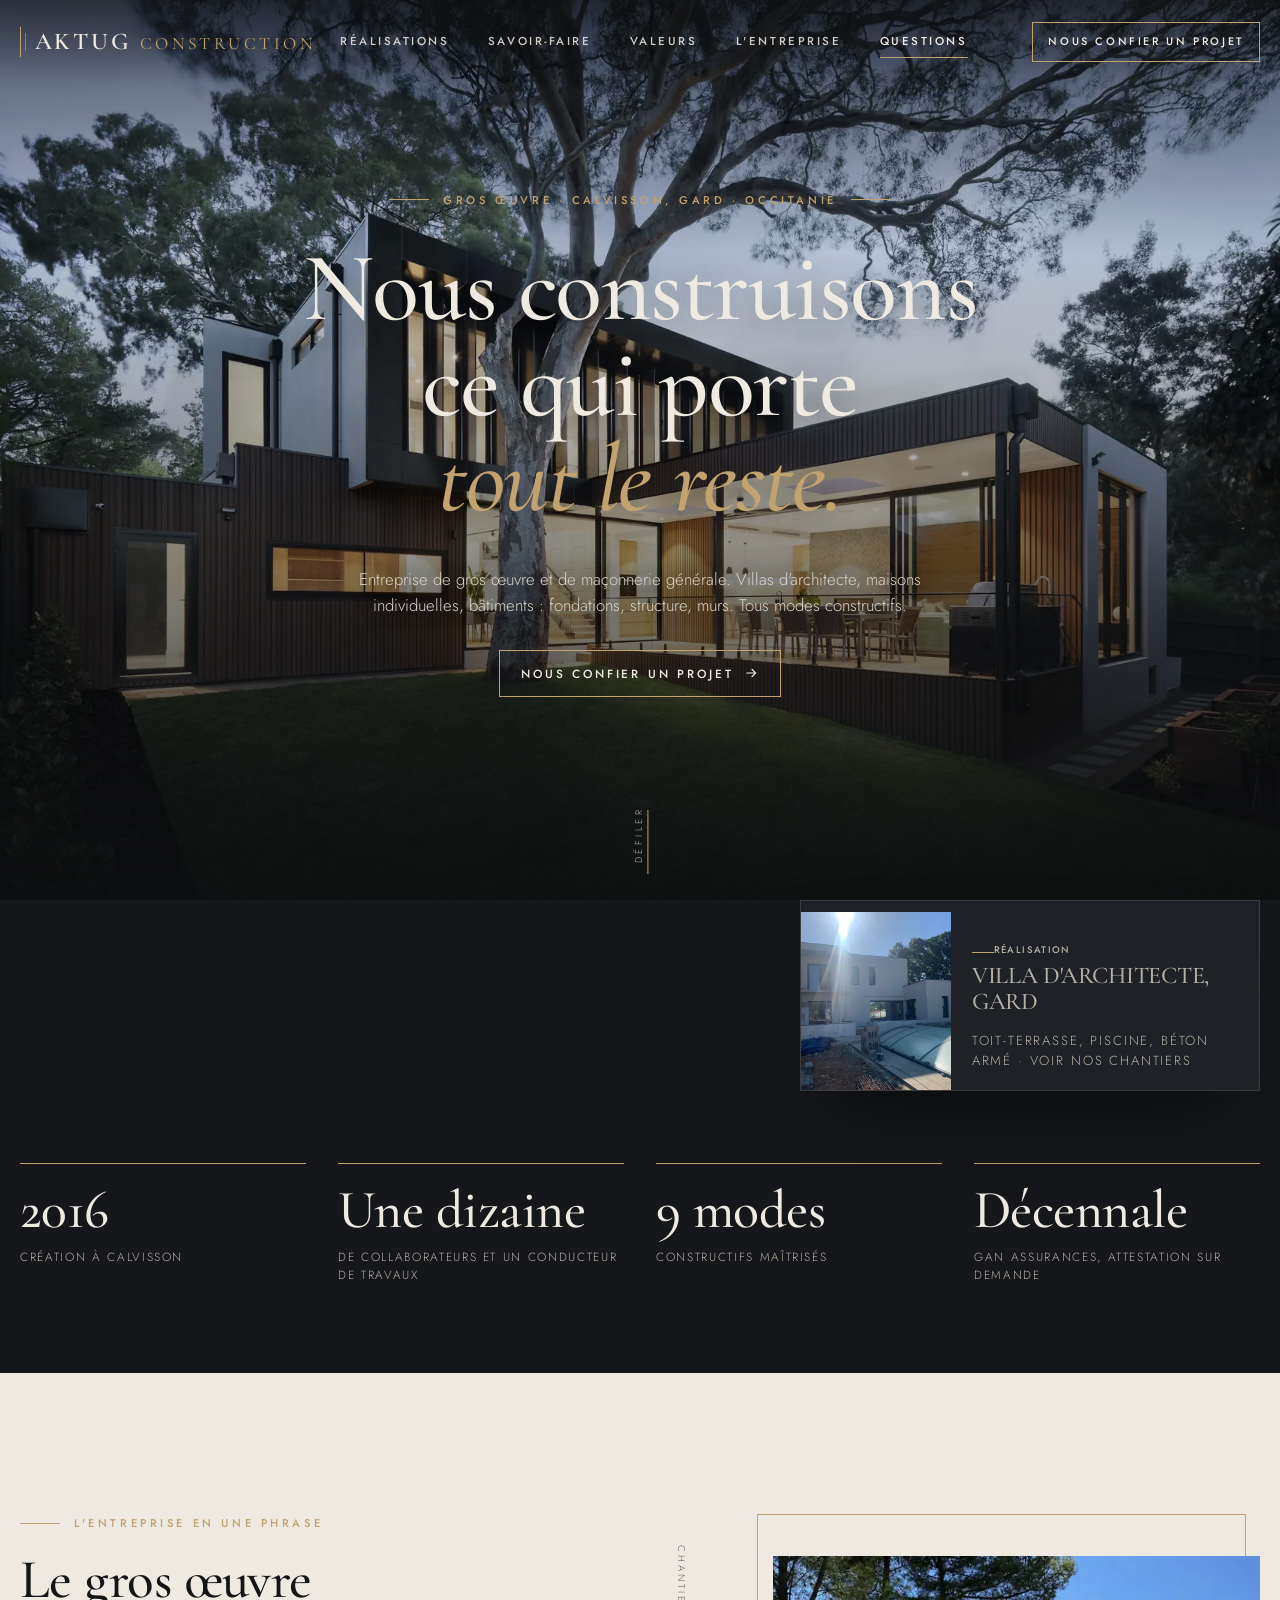
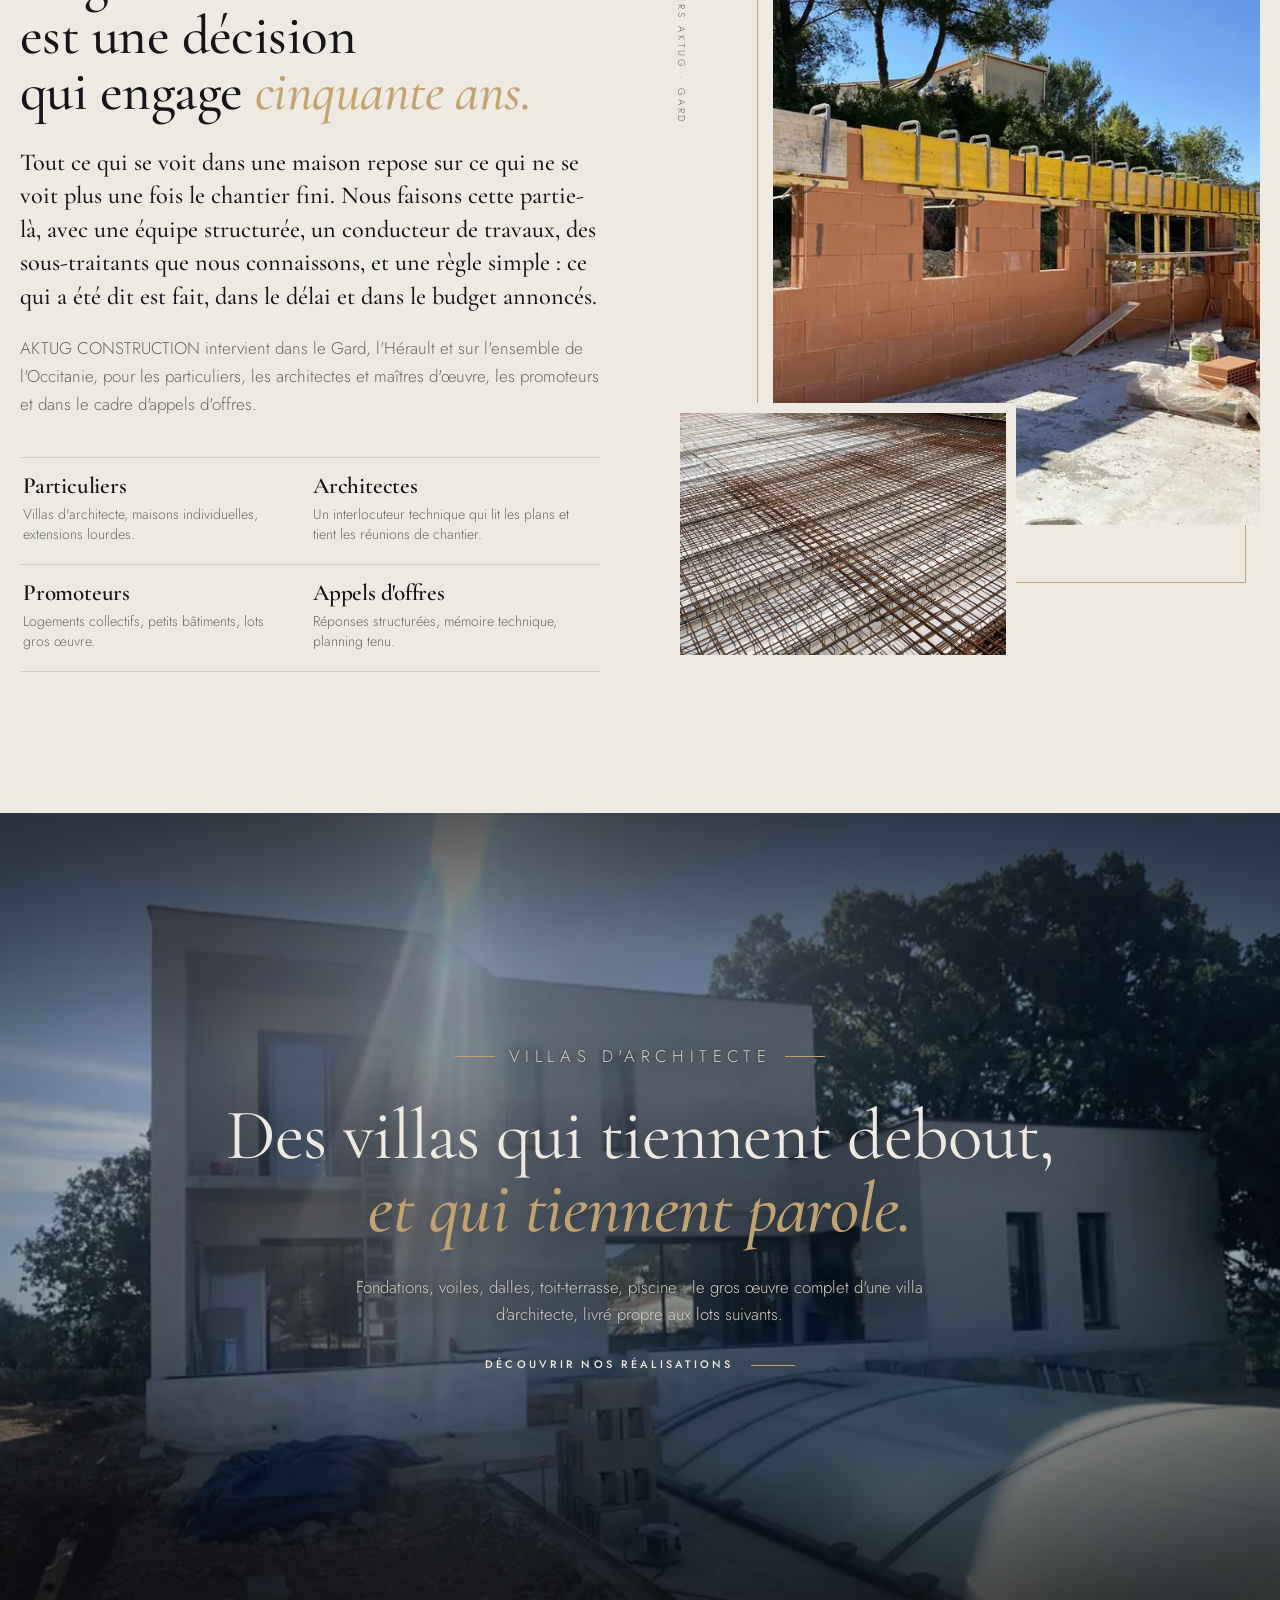
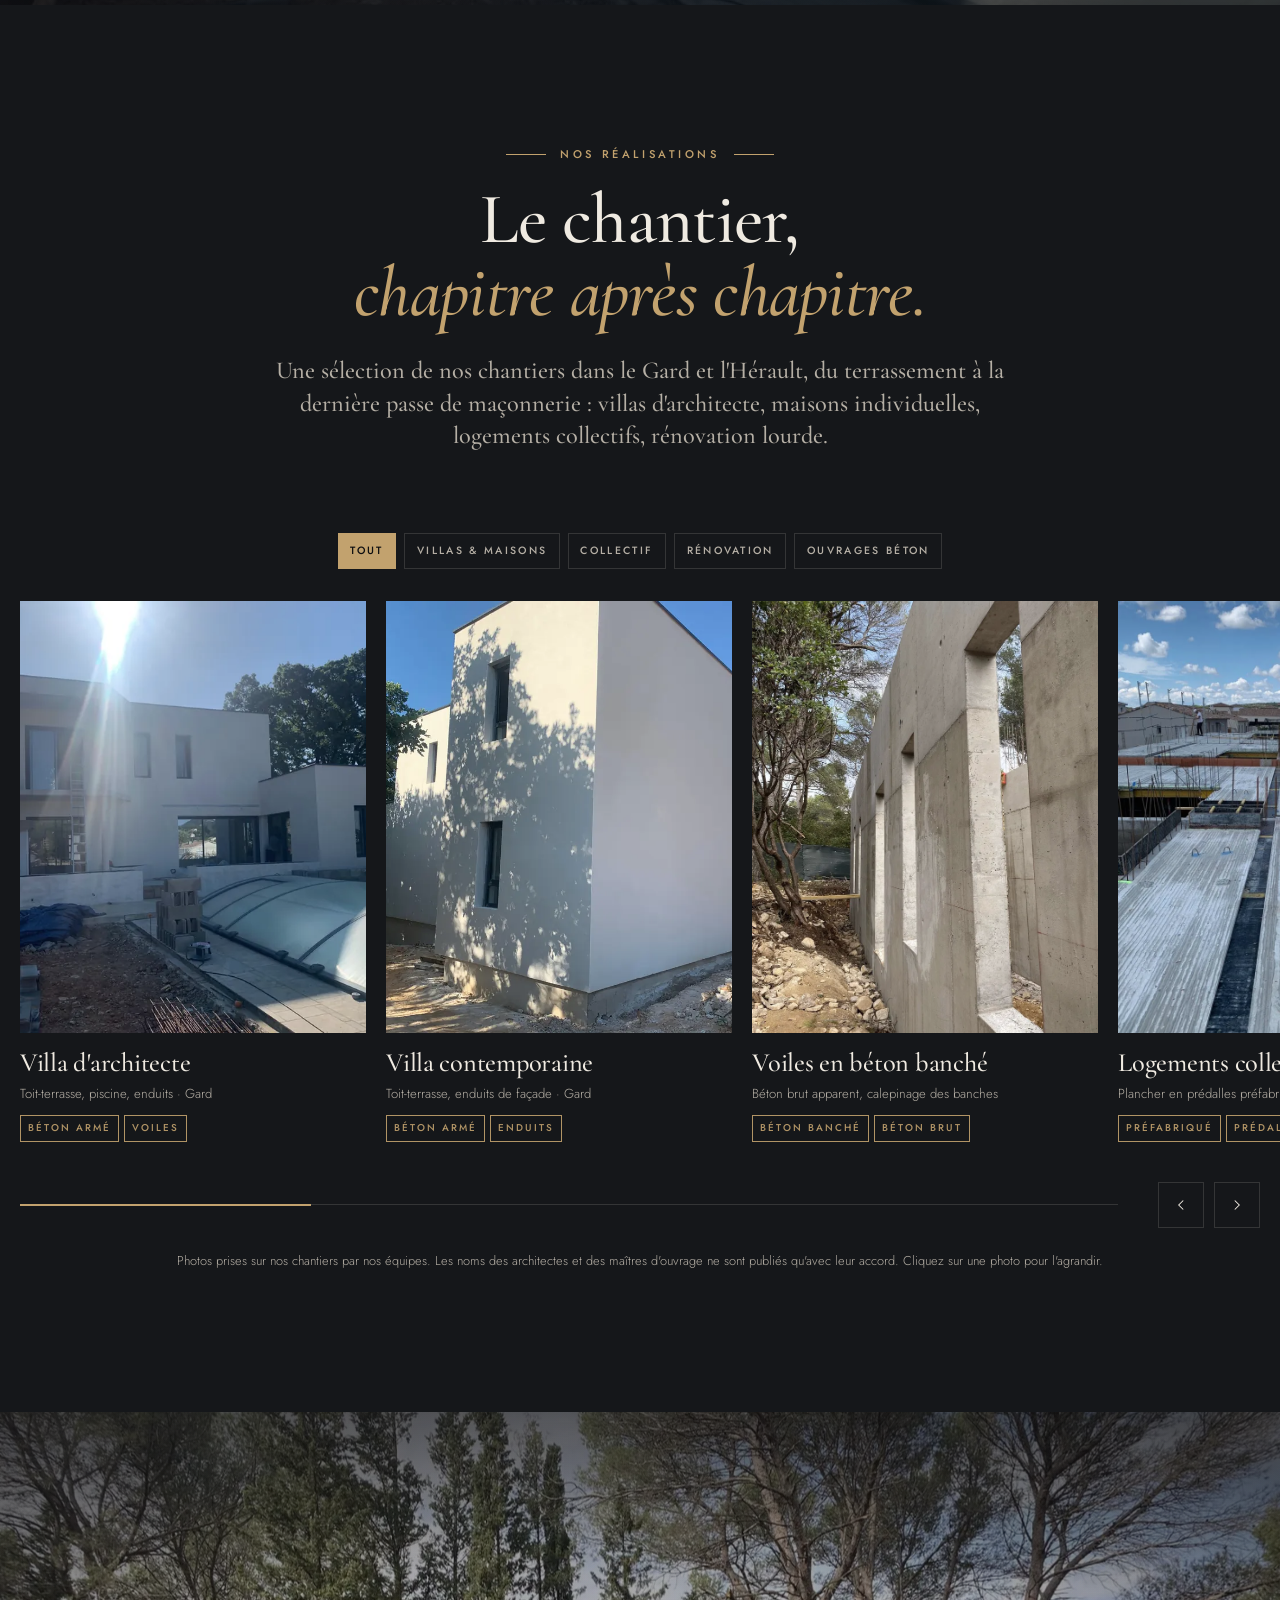
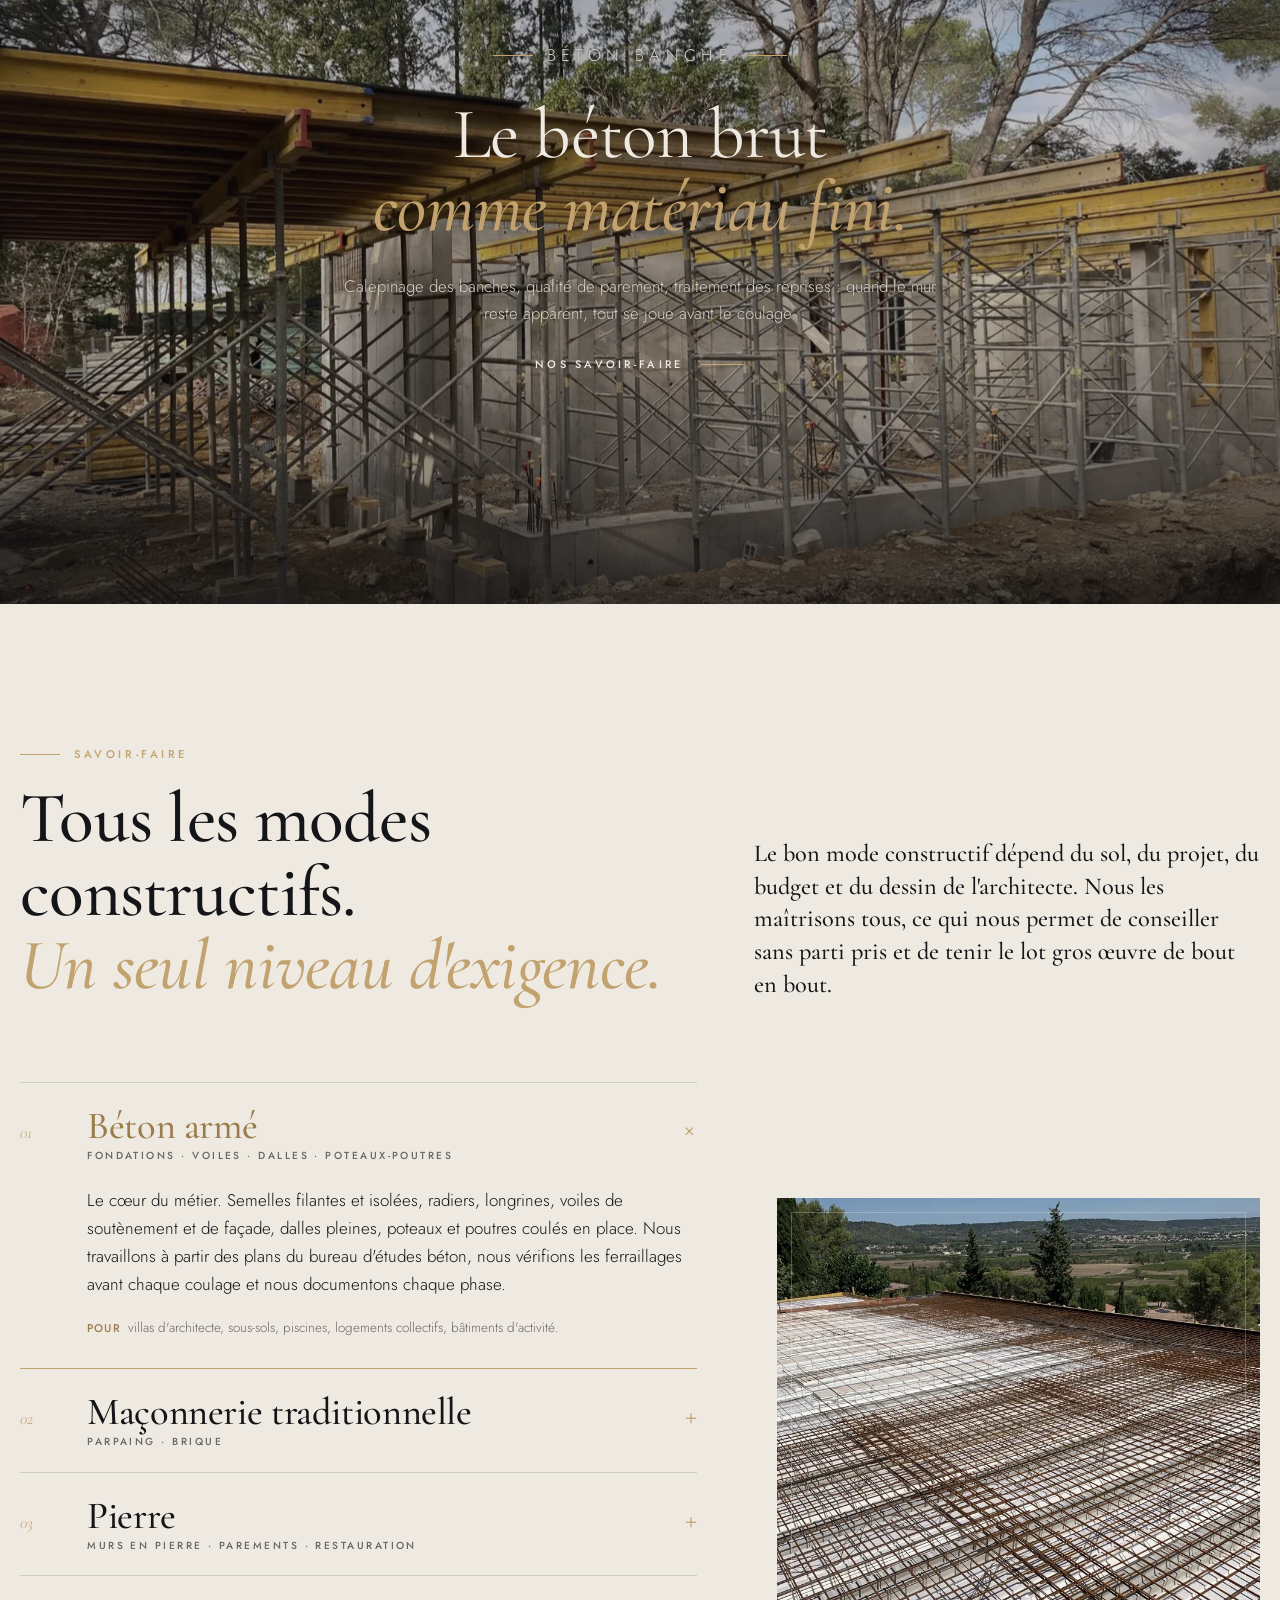
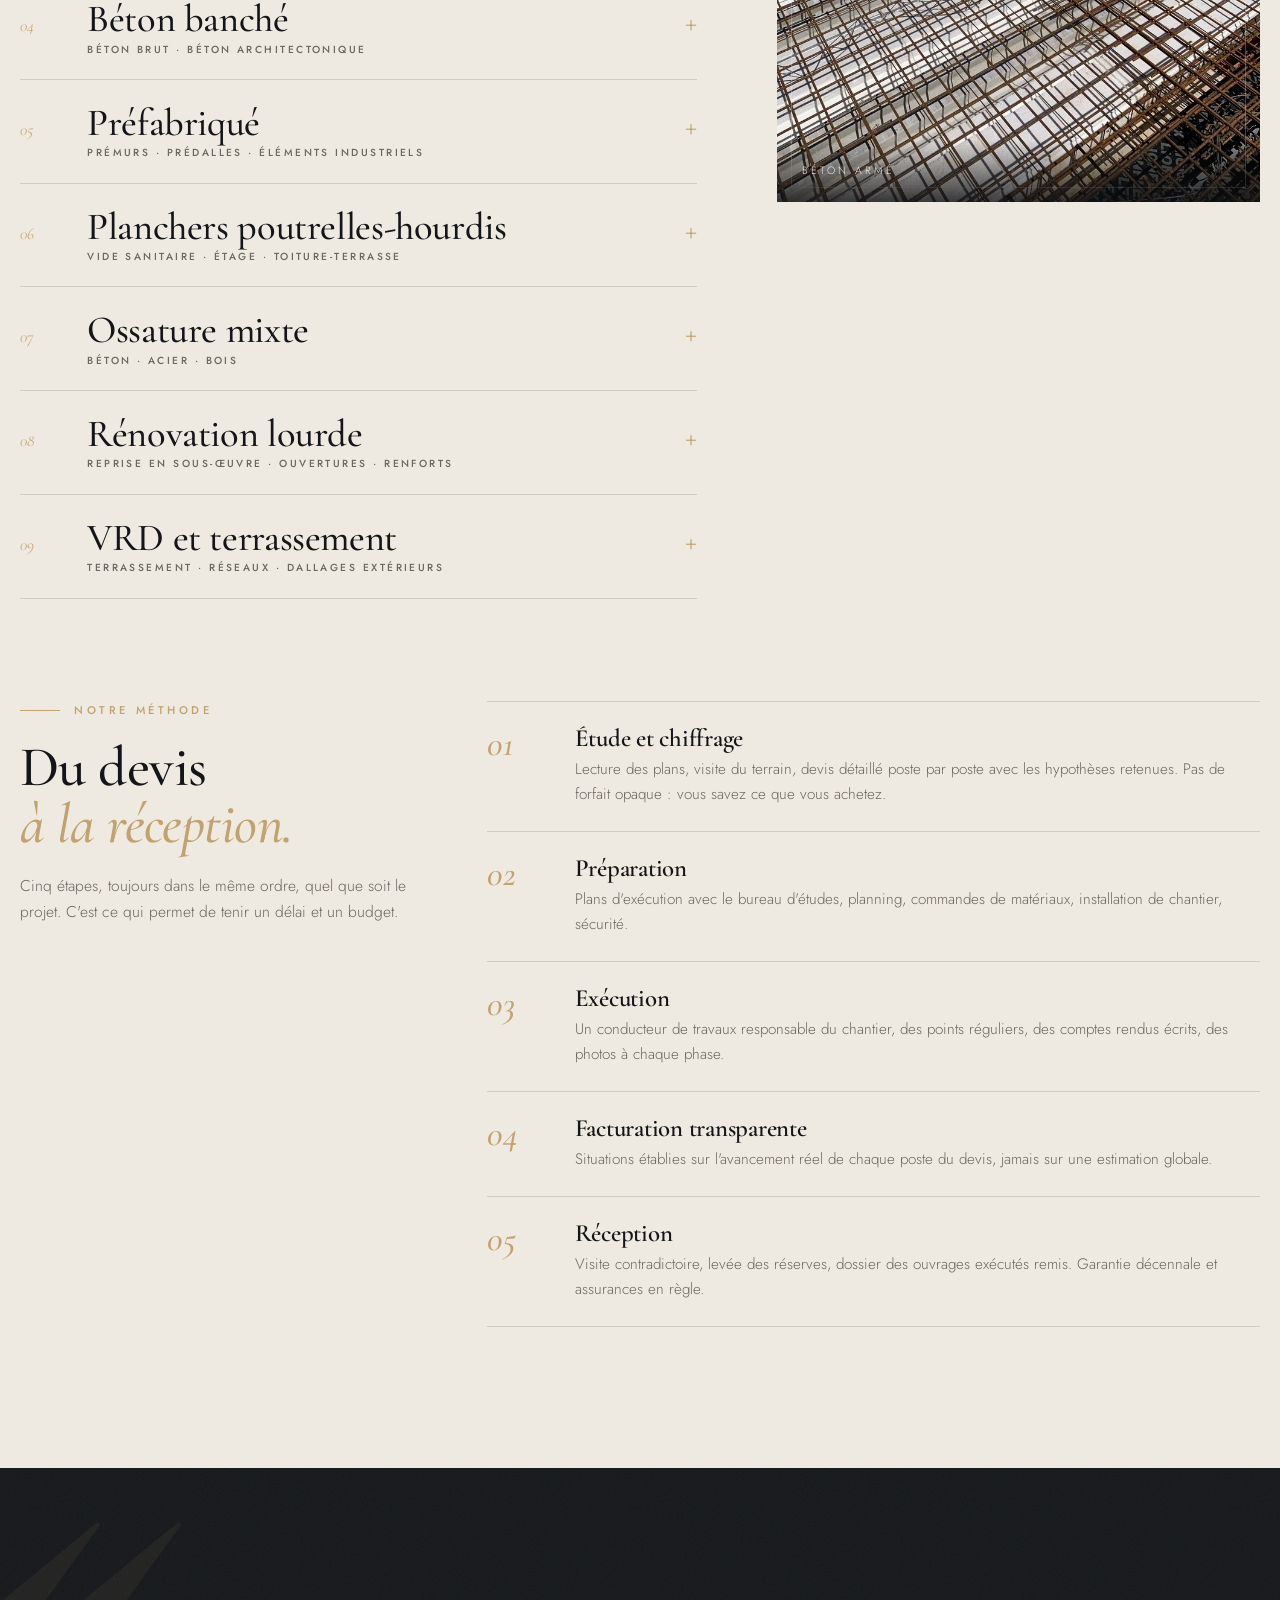
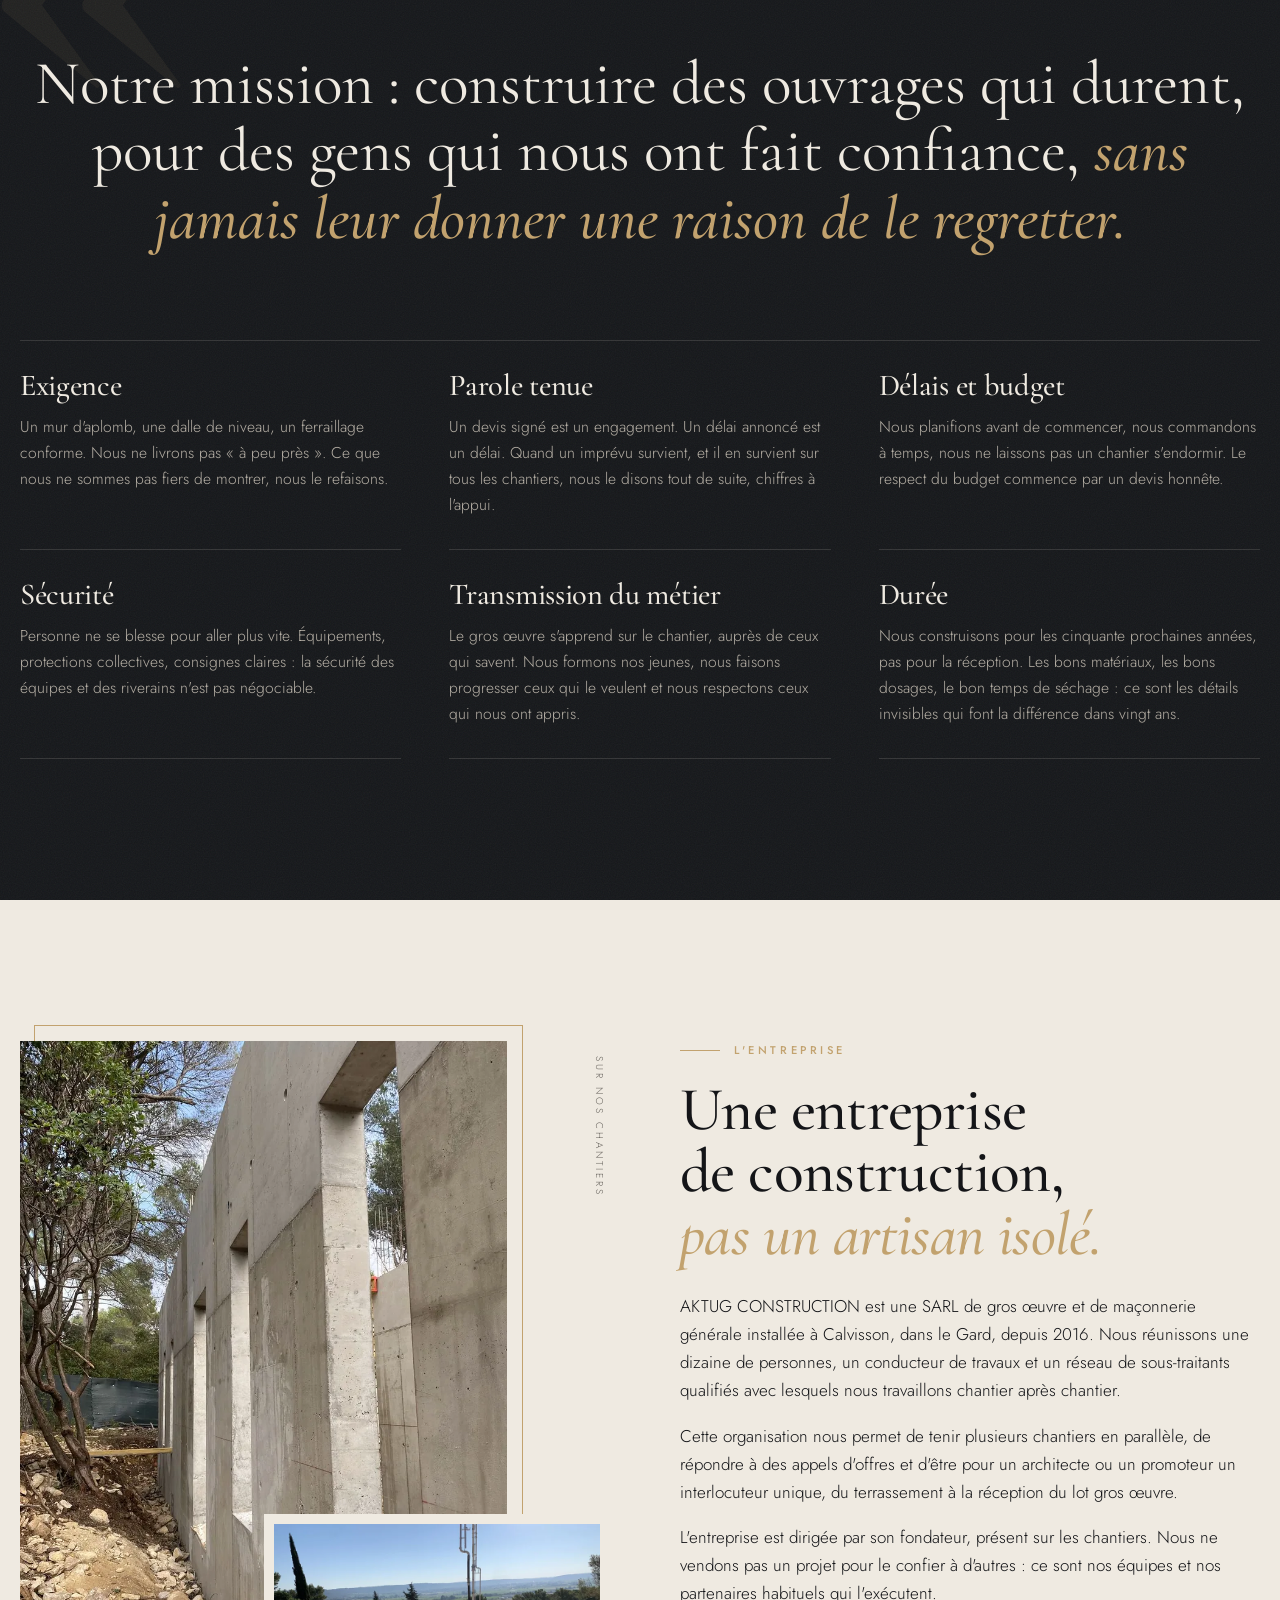
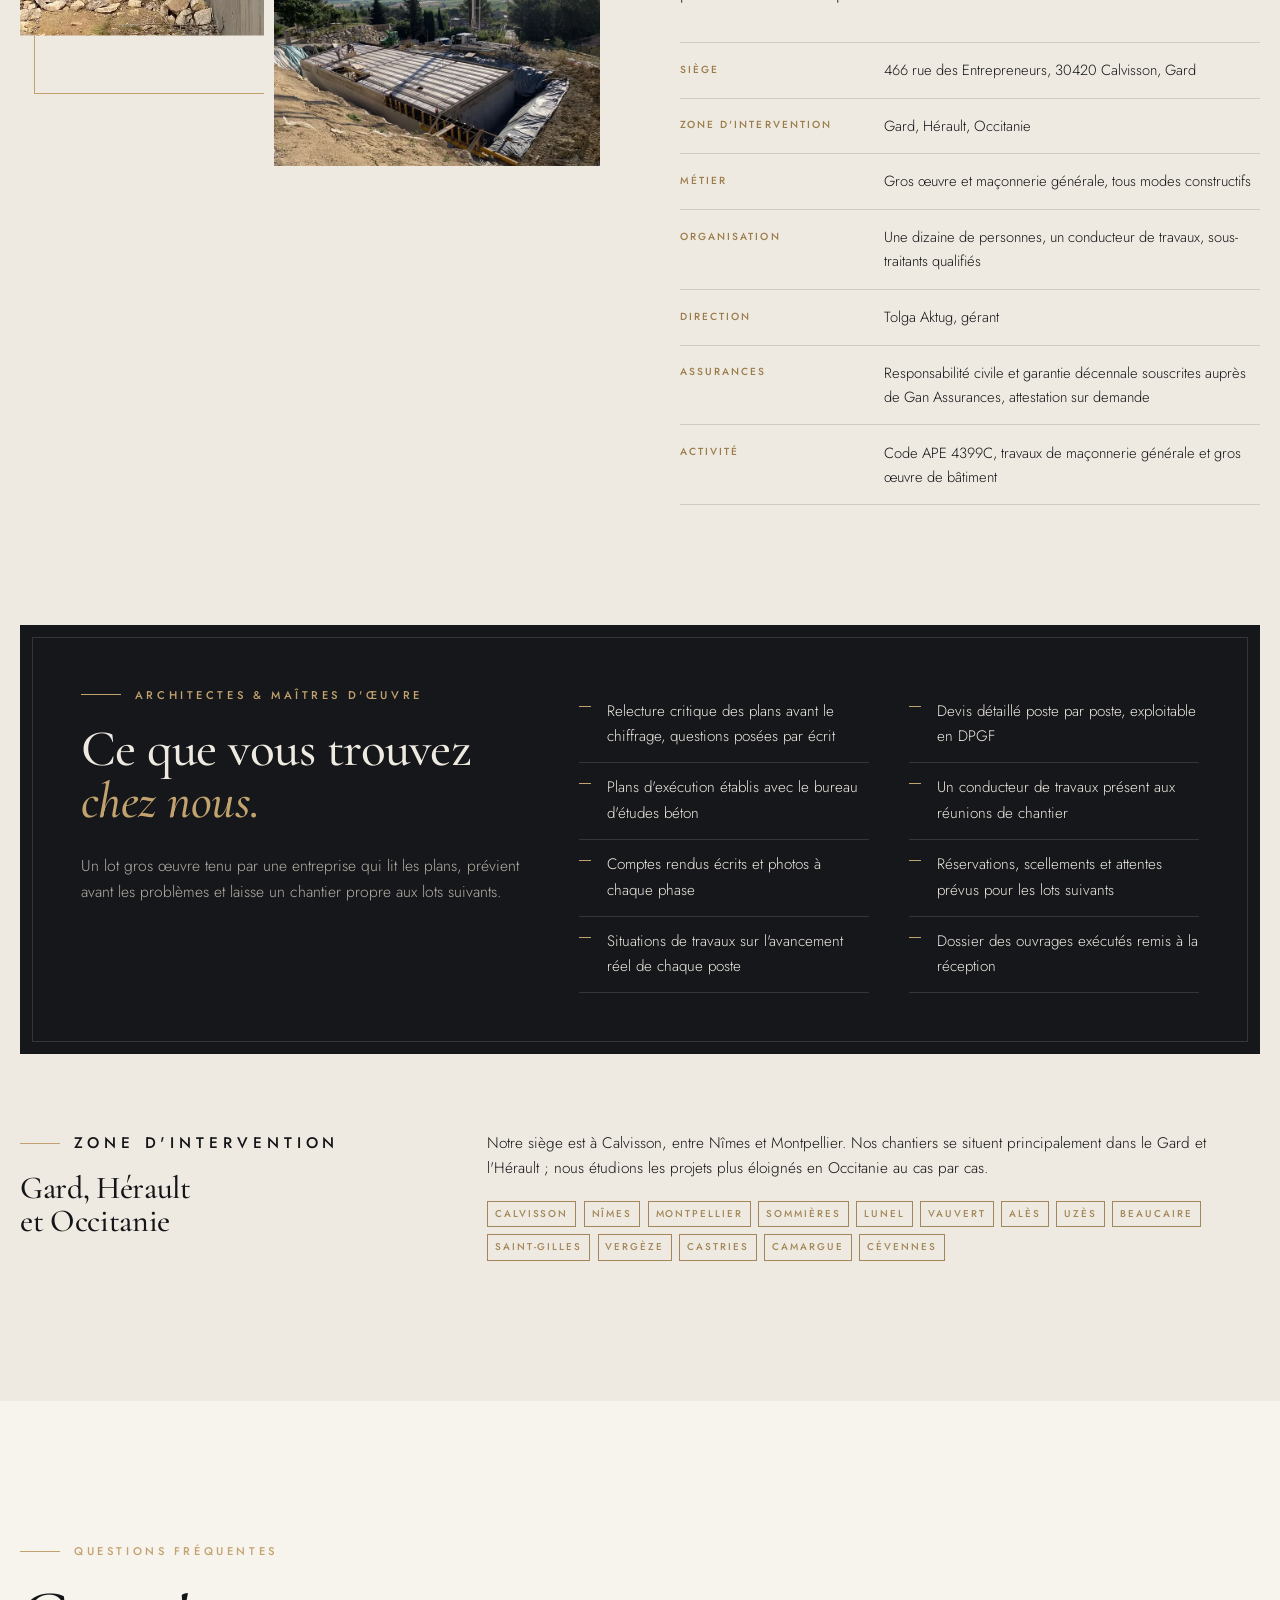
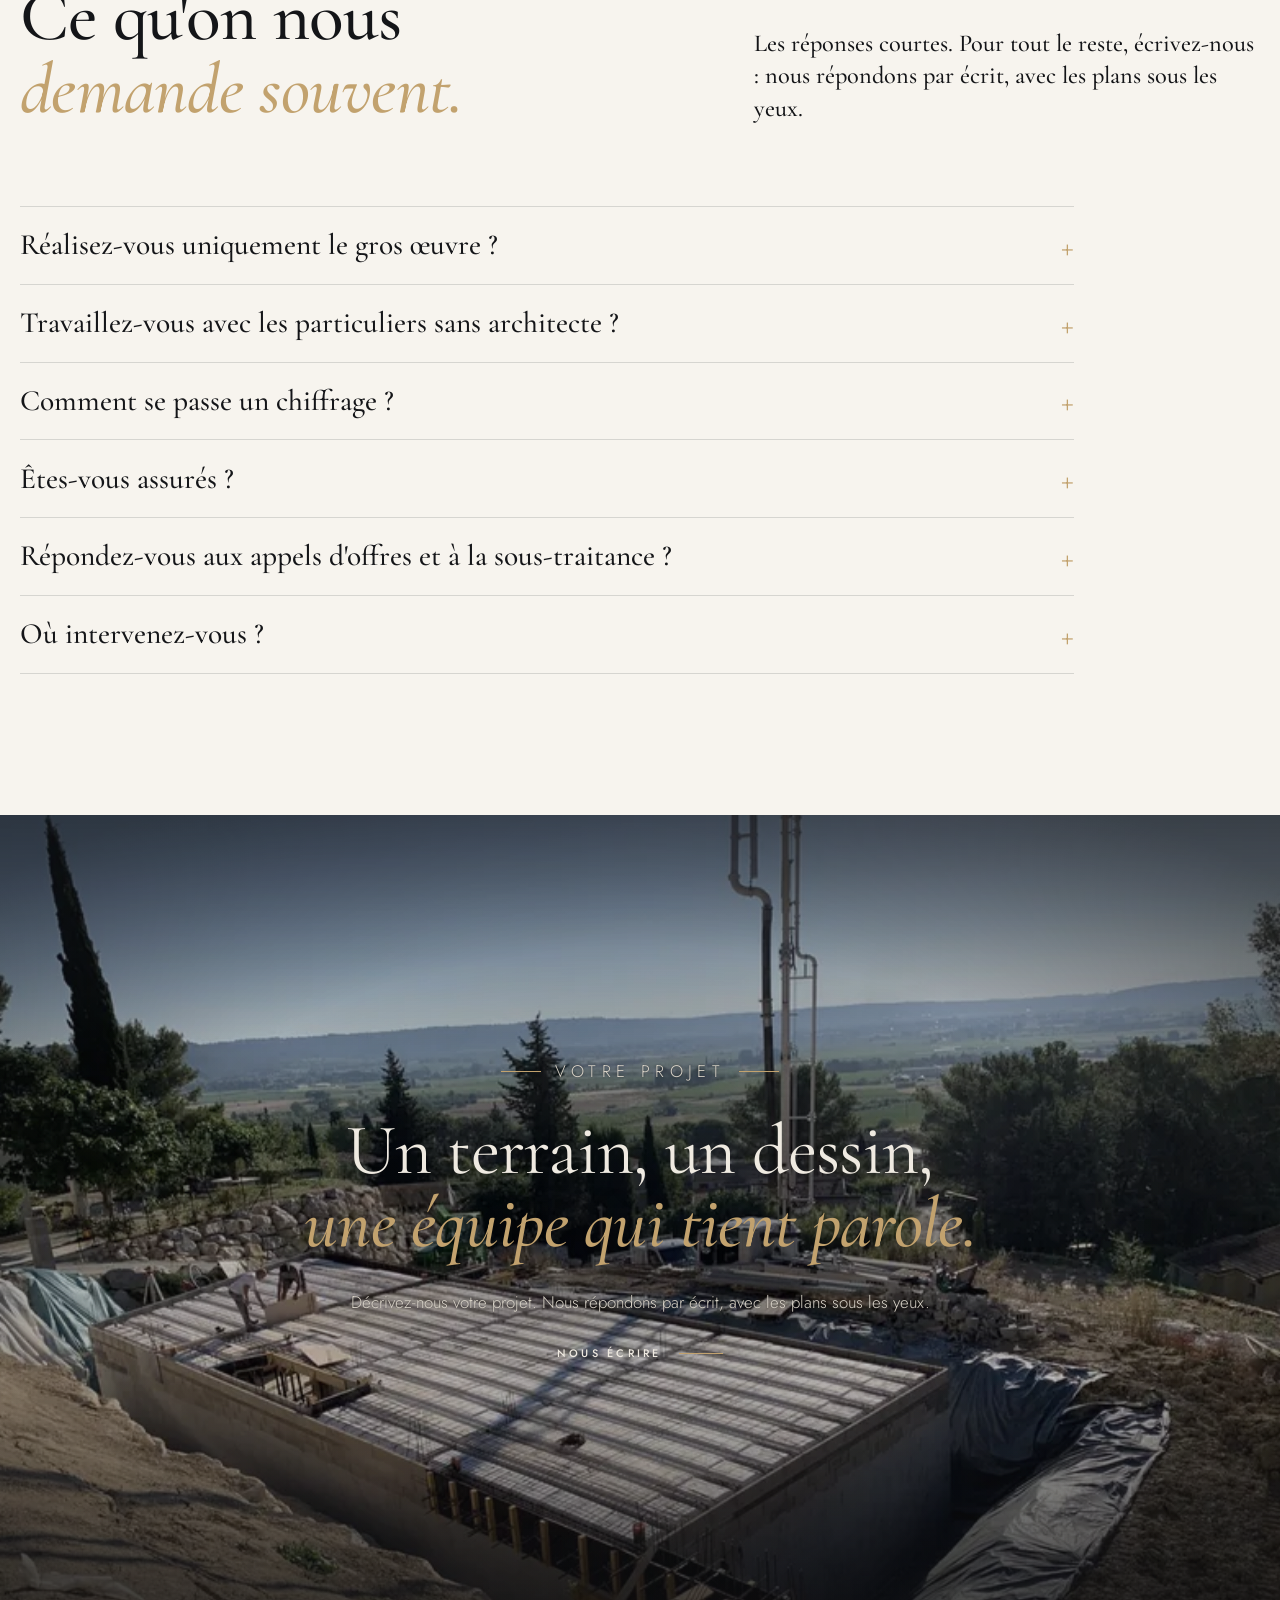
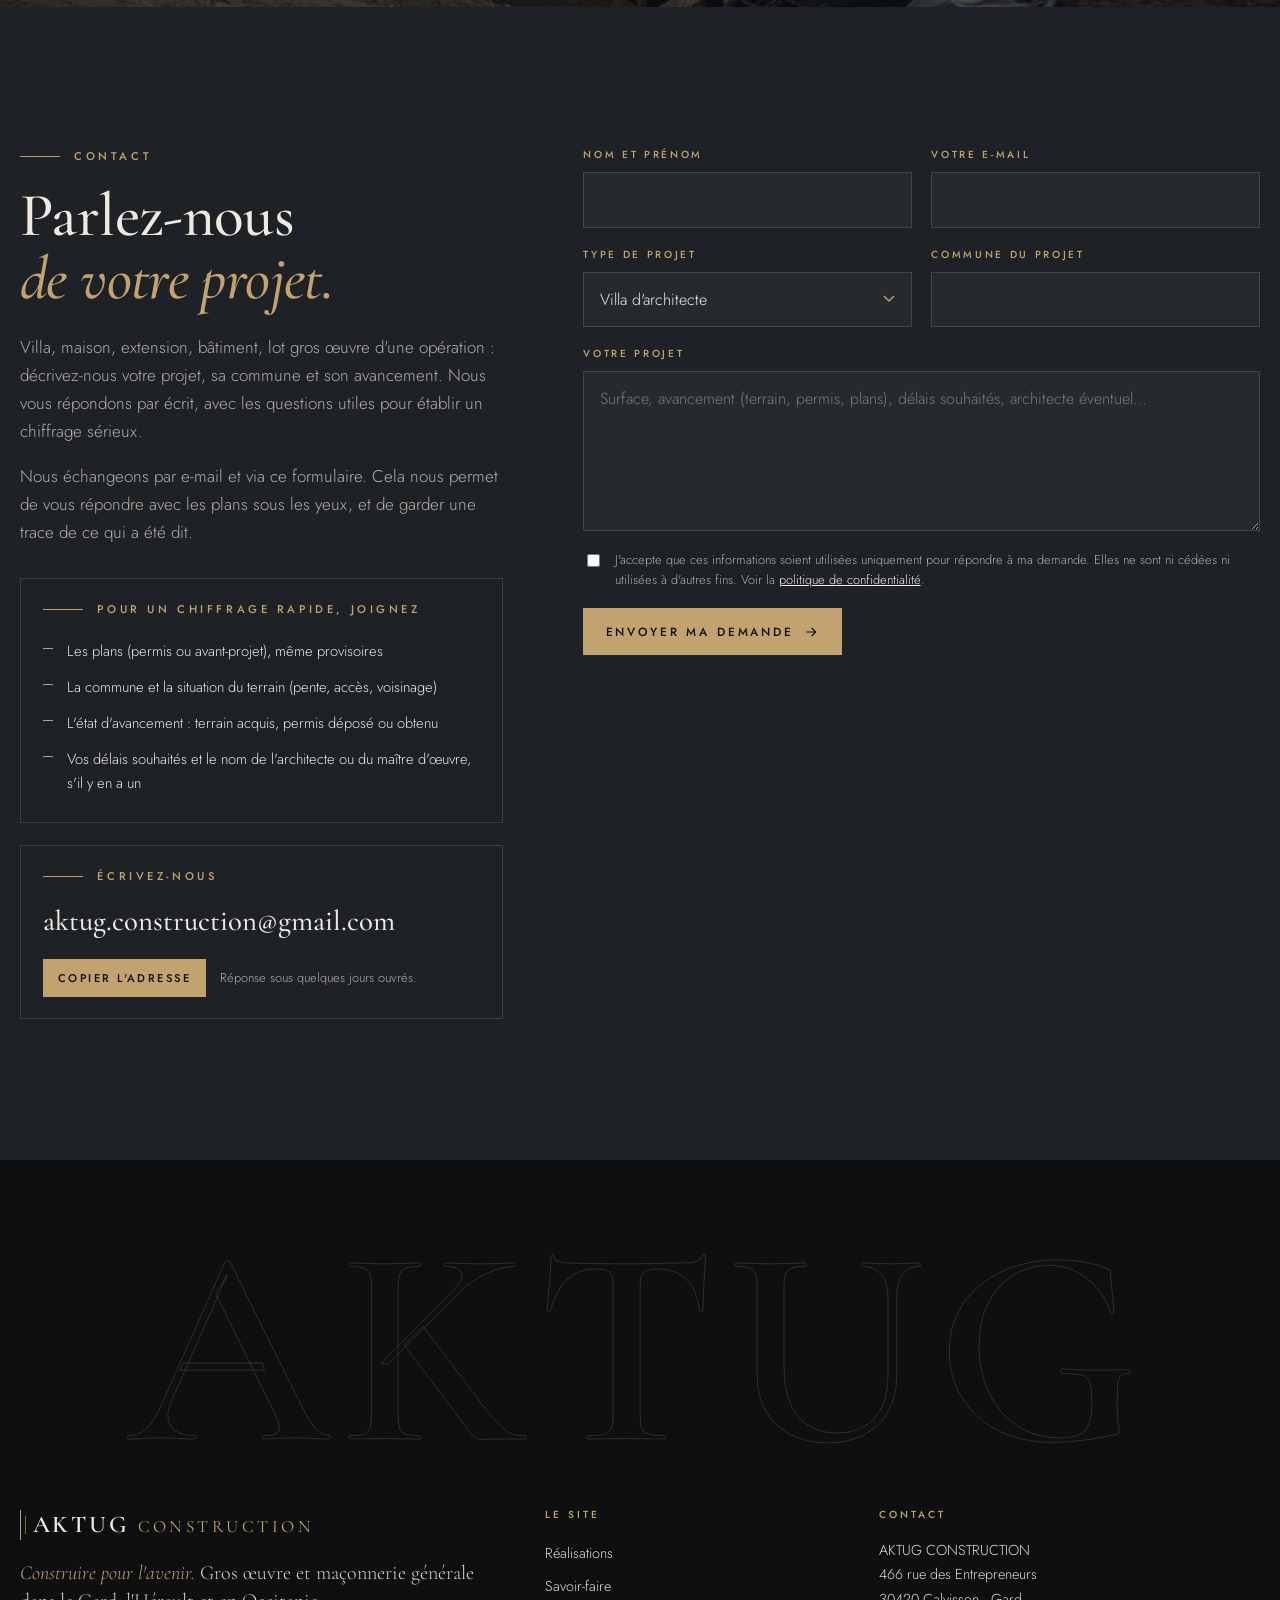
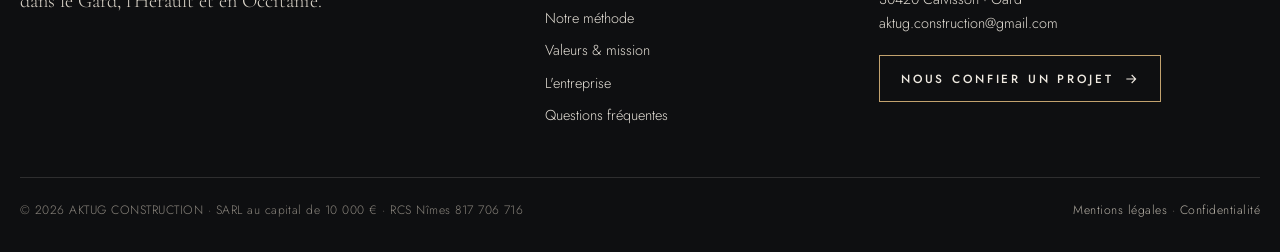
==== commit 545df565: "Accueil : nouvelle image d'ambiance (maison d'architecte au crépuscule, libre de droits, créditée), " ====
--- a/index.html
+++ b/index.html
@@ -13,15 +13,15 @@
 <meta property="og:title" content="AKTUG CONSTRUCTION · Gros œuvre et maçonnerie générale">
 <meta property="og:description" content="Nous construisons ce qui porte tout le reste. Villas d'architecte, maisons individuelles, bâtiments. Tous modes constructifs. Calvisson, Gard, Occitanie.">
 <meta property="og:url" content="https://aktug-construction.fr/">
-<meta property="og:image" content="https://aktug-construction.fr/img/hero-villa-blanche-1800.jpg">
+<meta property="og:image" content="https://aktug-construction.fr/img/hero-villa-dusk-1800.jpg">
 <meta property="og:image:width" content="1800">
-<meta property="og:image:height" content="1350">
+<meta property="og:image:height" content="1200">
 <meta name="twitter:card" content="summary_large_image">
 <link rel="icon" href="favicon.svg" type="image/svg+xml">
 <link rel="apple-touch-icon" href="apple-touch-icon.png">
 <link rel="preload" href="fonts/CormorantGaramond.woff2" as="font" type="font/woff2" crossorigin>
 <link rel="preload" href="fonts/Jost.woff2" as="font" type="font/woff2" crossorigin>
-<link rel="preload" as="image" imagesrcset="img/hero-villa-blanche-1000.webp 1000w, img/hero-villa-blanche-1800.webp 1800w" imagesizes="100vw" type="image/webp">
+<link rel="preload" as="image" imagesrcset="img/hero-villa-dusk-1000.webp 1000w, img/hero-villa-dusk-1800.webp 1800w, img/hero-villa-dusk-2400.webp 2400w" imagesizes="100vw" type="image/webp">
 <link rel="stylesheet" href="assets/site.css">
 <script type="application/ld+json">
 {
@@ -32,7 +32,7 @@
  "legalName": "SARL AKTUG CONSTRUCTION",
  "url": "https://aktug-construction.fr/",
  "logo": "https://aktug-construction.fr/apple-touch-icon.png",
- "image": "https://aktug-construction.fr/img/hero-villa-blanche-1800.jpg",
+ "image": "https://aktug-construction.fr/img/hero-villa-dusk-1800.jpg",
  "description": "Entreprise de gros œuvre et de maçonnerie générale à Calvisson (Gard). Villas d'architecte, maisons individuelles, logements collectifs, rénovation lourde. Tous modes constructifs. Gard, Hérault, Occitanie.",
  "email": "aktug.construction@gmail.com",
  "foundingDate": "2016",
@@ -179,7 +179,7 @@
 <main id="contenu">
   <!-- ===== ACCUEIL ===== -->
   <section class="hero" id="accueil" style="padding:0">
-    <picture><source type="image/webp" srcset="img/hero-villa-blanche-1000.webp 1000w, img/hero-villa-blanche-1800.webp 1800w" sizes="100vw"><img src="img/hero-villa-blanche-1800.jpg" srcset="img/hero-villa-blanche-1000.jpg 1000w, img/hero-villa-blanche-1800.jpg 1800w" sizes="100vw" width="1800" height="1350" alt="Villa contemporaine à toit-terrasse construite par AKTUG CONSTRUCTION, façades enduites blanches sous le soleil du Gard" loading="eager" fetchpriority="high"></picture>
+    <picture><source type="image/webp" srcset="img/hero-villa-dusk-1000.webp 1000w, img/hero-villa-dusk-1800.webp 1800w, img/hero-villa-dusk-2400.webp 2400w" sizes="100vw"><img src="img/hero-villa-dusk-2400.jpg" srcset="img/hero-villa-dusk-1000.jpg 1000w, img/hero-villa-dusk-1800.jpg 1800w, img/hero-villa-dusk-2400.jpg 2400w" sizes="100vw" width="2400" height="1600" alt="Maison d&#x27;architecte contemporaine au crépuscule, grandes baies éclairées sous un arbre, image d&#x27;ambiance" loading="eager" fetchpriority="high"></picture>
     <span class="scroll-cue" aria-hidden="true">Défiler</span>
     <div class="wrap">
       <p class="eyebrow eyebrow--c">Gros œuvre · Calvisson, Gard · Occitanie</p>
@@ -266,68 +266,74 @@
           <div class="cap"><h3>Villa d'architecte</h3><p>Toit-terrasse, piscine, enduits · Gard</p><div class="tags"><span class="tag">Béton armé</span><span class="tag">Voiles</span><span class="tag">Toit-terrasse</span><span class="tag">Piscine</span></div></div>
           <button type="button" class="open" aria-label="Agrandir : Villa d&#x27;architecte"></button>
         </article>
+        <article class="card" data-cat="villas" data-full="img/hero-villa-blanche-1800.jpg" data-full-webp="img/hero-villa-blanche-1800.webp">
+          <span class="num" aria-hidden="true">02</span>
+          <div class="ph"><picture><source type="image/webp" srcset="img/hero-villa-blanche-1000.webp 1000w, img/hero-villa-blanche-1800.webp 1800w" sizes="(min-width:900px) 28vw, 78vw"><img src="img/hero-villa-blanche-1800.jpg" srcset="img/hero-villa-blanche-1000.jpg 1000w, img/hero-villa-blanche-1800.jpg 1800w" sizes="(min-width:900px) 28vw, 78vw" width="1800" height="1350" alt="Villa contemporaine à toit-terrasse, façades enduites blanches sous le soleil du Gard" loading="lazy"></picture></div>
+          <div class="cap"><h3>Villa contemporaine</h3><p>Toit-terrasse, enduits de façade · Gard</p><div class="tags"><span class="tag">Béton armé</span><span class="tag">Enduits</span><span class="tag">Toit-terrasse</span></div></div>
+          <button type="button" class="open" aria-label="Agrandir : Villa contemporaine"></button>
+        </article>
         <article class="card" data-cat="ouvrages" data-full="img/voiles-banche-1050.jpg" data-full-webp="img/voiles-banche-1050.webp">
-          <span class="num" aria-hidden="true">02</span>
+          <span class="num" aria-hidden="true">03</span>
           <div class="ph"><picture><source type="image/webp" srcset="img/voiles-banche-800.webp 800w, img/voiles-banche-1050.webp 1050w" sizes="(min-width:900px) 28vw, 78vw"><img src="img/voiles-banche-1050.jpg" srcset="img/voiles-banche-800.jpg 800w, img/voiles-banche-1050.jpg 1050w" sizes="(min-width:900px) 28vw, 78vw" width="1050" height="1400" alt="Voiles en béton banché laissés bruts, avec leurs réservations de baies" loading="lazy"></picture></div>
           <div class="cap"><h3>Voiles en béton banché</h3><p>Béton brut apparent, calepinage des banches</p><div class="tags"><span class="tag">Béton banché</span><span class="tag">Béton brut</span></div></div>
           <button type="button" class="open" aria-label="Agrandir : Voiles en béton banché"></button>
         </article>
         <article class="card" data-cat="collectif" data-full="img/collectif-predalles-768.jpg" data-full-webp="img/collectif-predalles-768.webp">
-          <span class="num" aria-hidden="true">03</span>
+          <span class="num" aria-hidden="true">04</span>
           <div class="ph"><picture><source type="image/webp" srcset="img/collectif-predalles-768.webp 768w" sizes="(min-width:900px) 28vw, 78vw"><img src="img/collectif-predalles-768.jpg" srcset="img/collectif-predalles-768.jpg 768w" sizes="(min-width:900px) 28vw, 78vw" width="768" height="1024" alt="Pose de prédalles préfabriquées sur un bâtiment de logements collectifs" loading="lazy"></picture></div>
           <div class="cap"><h3>Logements collectifs</h3><p>Plancher en prédalles préfabriquées</p><div class="tags"><span class="tag">Préfabriqué</span><span class="tag">Prédalles</span></div></div>
           <button type="button" class="open" aria-label="Agrandir : Logements collectifs"></button>
         </article>
         <article class="card" data-cat="ouvrages villas" data-full="img/piscine-beton-1400.jpg" data-full-webp="img/piscine-beton-1400.webp">
-          <span class="num" aria-hidden="true">04</span>
+          <span class="num" aria-hidden="true">05</span>
           <div class="ph"><picture><source type="image/webp" srcset="img/piscine-beton-800.webp 800w, img/piscine-beton-1400.webp 1400w" sizes="(min-width:900px) 28vw, 78vw"><img src="img/piscine-beton-1400.jpg" srcset="img/piscine-beton-800.jpg 800w, img/piscine-beton-1400.jpg 1400w" sizes="(min-width:900px) 28vw, 78vw" width="1400" height="1050" alt="Radier d&#x27;une piscine en béton armé fraîchement coulé, attentes des voiles en place" loading="lazy"></picture></div>
           <div class="cap"><h3>Piscine en béton armé</h3><p>Radier et voiles coulés en place</p><div class="tags"><span class="tag">Radier</span><span class="tag">Voiles</span><span class="tag">Piscine</span></div></div>
           <button type="button" class="open" aria-label="Agrandir : Piscine en béton armé"></button>
         </article>
         <article class="card" data-cat="ouvrages" data-full="img/ferraillage-plancher-1050.jpg" data-full-webp="img/ferraillage-plancher-1050.webp">
-          <span class="num" aria-hidden="true">05</span>
+          <span class="num" aria-hidden="true">06</span>
           <div class="ph"><picture><source type="image/webp" srcset="img/ferraillage-plancher-800.webp 800w, img/ferraillage-plancher-1050.webp 1050w" sizes="(min-width:900px) 28vw, 78vw"><img src="img/ferraillage-plancher-1050.jpg" srcset="img/ferraillage-plancher-800.jpg 800w, img/ferraillage-plancher-1050.jpg 1050w" sizes="(min-width:900px) 28vw, 78vw" width="1050" height="1400" alt="Ferraillage d&#x27;une dalle pleine prêt pour le coulage, vue sur la plaine" loading="lazy"></picture></div>
           <div class="cap"><h3>Dalle pleine en béton armé</h3><p>Ferraillage vérifié avant coulage</p><div class="tags"><span class="tag">Béton armé</span><span class="tag">Dalle pleine</span></div></div>
           <button type="button" class="open" aria-label="Agrandir : Dalle pleine en béton armé"></button>
         </article>
         <article class="card" data-cat="villas" data-full="img/villa-brique-1600.jpg" data-full-webp="img/villa-brique-1600.webp">
-          <span class="num" aria-hidden="true">06</span>
+          <span class="num" aria-hidden="true">07</span>
           <div class="ph"><picture><source type="image/webp" srcset="img/villa-brique-800.webp 800w, img/villa-brique-1600.webp 1600w" sizes="(min-width:900px) 28vw, 78vw"><img src="img/villa-brique-1600.jpg" srcset="img/villa-brique-800.jpg 800w, img/villa-brique-1600.jpg 1600w" sizes="(min-width:900px) 28vw, 78vw" width="1600" height="1200" alt="Élévation d&#x27;une villa en brique monomur avec poteaux et linteaux en béton armé" loading="lazy"></picture></div>
           <div class="cap"><h3>Villa en brique</h3><p>Monomur, poteaux et linteaux béton, chaînages</p><div class="tags"><span class="tag">Maçonnerie brique</span><span class="tag">Poteaux-linteaux</span><span class="tag">Maison individuelle</span></div></div>
           <button type="button" class="open" aria-label="Agrandir : Villa en brique"></button>
         </article>
         <article class="card" data-cat="renovation" data-full="img/renovation-ouvertures-1050.jpg" data-full-webp="img/renovation-ouvertures-1050.webp">
-          <span class="num" aria-hidden="true">07</span>
+          <span class="num" aria-hidden="true">08</span>
           <div class="ph"><picture><source type="image/webp" srcset="img/renovation-ouvertures-800.webp 800w, img/renovation-ouvertures-1050.webp 1050w" sizes="(min-width:900px) 28vw, 78vw"><img src="img/renovation-ouvertures-1050.jpg" srcset="img/renovation-ouvertures-800.jpg 800w, img/renovation-ouvertures-1050.jpg 1050w" sizes="(min-width:900px) 28vw, 78vw" width="1050" height="1400" alt="Création d&#x27;une grande ouverture dans un mur porteur existant, étaiement et coffrage en place" loading="lazy"></picture></div>
           <div class="cap"><h3>Rénovation lourde</h3><p>Création d'ouvertures dans des murs porteurs</p><div class="tags"><span class="tag">Reprise en sous-œuvre</span><span class="tag">Ouvertures</span></div></div>
           <button type="button" class="open" aria-label="Agrandir : Rénovation lourde"></button>
         </article>
         <article class="card" data-cat="collectif" data-full="img/collectif-maconnerie-768.jpg" data-full-webp="img/collectif-maconnerie-768.webp">
-          <span class="num" aria-hidden="true">08</span>
+          <span class="num" aria-hidden="true">09</span>
           <div class="ph"><picture><source type="image/webp" srcset="img/collectif-maconnerie-768.webp 768w" sizes="(min-width:900px) 28vw, 78vw"><img src="img/collectif-maconnerie-768.jpg" srcset="img/collectif-maconnerie-768.jpg 768w" sizes="(min-width:900px) 28vw, 78vw" width="768" height="1024" alt="Murs en brique et poteaux béton d&#x27;un bâtiment collectif, armatures prêtes à poser au premier plan" loading="lazy"></picture></div>
           <div class="cap"><h3>Logements collectifs</h3><p>Maçonnerie brique et poteaux béton armé</p><div class="tags"><span class="tag">Maçonnerie</span><span class="tag">Poteaux béton</span></div></div>
           <button type="button" class="open" aria-label="Agrandir : Logements collectifs"></button>
         </article>
         <article class="card" data-cat="ouvrages" data-full="img/mur-soutenement-1051.jpg" data-full-webp="img/mur-soutenement-1051.webp">
-          <span class="num" aria-hidden="true">09</span>
+          <span class="num" aria-hidden="true">10</span>
           <div class="ph"><picture><source type="image/webp" srcset="img/mur-soutenement-800.webp 800w, img/mur-soutenement-1051.webp 1051w" sizes="(min-width:900px) 28vw, 78vw"><img src="img/mur-soutenement-1051.jpg" srcset="img/mur-soutenement-800.jpg 800w, img/mur-soutenement-1051.jpg 1051w" sizes="(min-width:900px) 28vw, 78vw" width="1051" height="1400" alt="Mur de soutènement en blocs à bancher sur un terrain en pente" loading="lazy"></picture></div>
           <div class="cap"><h3>Mur de soutènement</h3><p>Blocs à bancher, terrain en pente</p><div class="tags"><span class="tag">Soutènement</span><span class="tag">Terrassement</span></div></div>
           <button type="button" class="open" aria-label="Agrandir : Mur de soutènement"></button>
         </article>
         <article class="card" data-cat="villas ouvrages" data-full="img/sous-sol-pente-1400.jpg" data-full-webp="img/sous-sol-pente-1400.webp">
-          <span class="num" aria-hidden="true">10</span>
+          <span class="num" aria-hidden="true">11</span>
           <div class="ph"><picture><source type="image/webp" srcset="img/sous-sol-pente-800.webp 800w, img/sous-sol-pente-1400.webp 1400w" sizes="(min-width:900px) 28vw, 78vw"><img src="img/sous-sol-pente-1400.jpg" srcset="img/sous-sol-pente-800.jpg 800w, img/sous-sol-pente-1400.jpg 1400w" sizes="(min-width:900px) 28vw, 78vw" width="1400" height="1050" alt="Sous-sol en béton armé construit dans la pente, plancher ferraillé avant coulage" loading="lazy"></picture></div>
           <div class="cap"><h3>Sous-sol sur terrain en pente</h3><p>Fondations, voiles enterrés, plancher haut</p><div class="tags"><span class="tag">Fondations</span><span class="tag">Voiles enterrés</span></div></div>
           <button type="button" class="open" aria-label="Agrandir : Sous-sol sur terrain en pente"></button>
         </article>
         <article class="card" data-cat="villas" data-full="img/plancher-poutrelles-1051.jpg" data-full-webp="img/plancher-poutrelles-1051.webp">
-          <span class="num" aria-hidden="true">11</span>
+          <span class="num" aria-hidden="true">12</span>
           <div class="ph"><picture><source type="image/webp" srcset="img/plancher-poutrelles-800.webp 800w, img/plancher-poutrelles-1051.webp 1051w" sizes="(min-width:900px) 28vw, 78vw"><img src="img/plancher-poutrelles-1051.jpg" srcset="img/plancher-poutrelles-800.jpg 800w, img/plancher-poutrelles-1051.jpg 1051w" sizes="(min-width:900px) 28vw, 78vw" width="1051" height="1400" alt="Poutrelles béton posées sur les murs d&#x27;une maison, avant les entrevous et la dalle de compression" loading="lazy"></picture></div>
           <div class="cap"><h3>Plancher poutrelles-hourdis</h3><p>Pose des poutrelles sur vide sanitaire</p><div class="tags"><span class="tag">Poutrelles-hourdis</span><span class="tag">Maison individuelle</span></div></div>
           <button type="button" class="open" aria-label="Agrandir : Plancher poutrelles-hourdis"></button>
         </article>
         <article class="card" data-cat="villas ouvrages" data-full="img/fondations-longrines-768.jpg" data-full-webp="img/fondations-longrines-768.webp">
-          <span class="num" aria-hidden="true">12</span>
+          <span class="num" aria-hidden="true">13</span>
           <div class="ph"><picture><source type="image/webp" srcset="img/fondations-longrines-768.webp 768w" sizes="(min-width:900px) 28vw, 78vw"><img src="img/fondations-longrines-768.jpg" srcset="img/fondations-longrines-768.jpg 768w" sizes="(min-width:900px) 28vw, 78vw" width="768" height="1024" alt="Fondations et longrines coffrées d&#x27;une maison individuelle, terrassement terminé" loading="lazy"></picture></div>
           <div class="cap"><h3>Fondations et longrines</h3><p>Terrassement, semelles et longrines</p><div class="tags"><span class="tag">Fondations</span><span class="tag">Longrines</span><span class="tag">VRD</span></div></div>
           <button type="button" class="open" aria-label="Agrandir : Fondations et longrines"></button>
@@ -549,7 +555,7 @@
     <div class="cols">
       <div>
         <a class="brand" href="#haut"><span class="brand-mark" aria-hidden="true"></span><span class="brand-name">Aktug<em>Construction</em></span></a>
-        <p class="tagline">Gros œuvre et maçonnerie générale. Nous construisons ce qui porte tout le reste, dans le Gard, l'Hérault et en Occitanie.</p>
+        <p class="tagline"><em style="font-style:italic;color:var(--laiton)">Construire pour l'avenir.</em> Gros œuvre et maçonnerie générale dans le Gard, l'Hérault et en Occitanie.</p>
       </div>
       <div>
         <h4>Le site</h4>
--- a/assets/site.css
+++ b/assets/site.css
@@ -421,14 +421,16 @@
 .hero h1{max-width:12em;margin-inline:auto;font-size:clamp(3rem,7.6vw,7rem)}
 .hero-foot{flex-direction:column;align-items:center;gap:2rem;margin-top:2.4rem}
 .hero-foot p{text-align:center;max-width:36em}
-.hero::after{background:linear-gradient(180deg,rgba(14,15,17,.45) 0%,rgba(14,15,17,.1) 30%,rgba(14,15,17,.35) 60%,rgba(14,15,17,.92) 100%)}
+.hero::after{background:linear-gradient(180deg,rgba(14,15,17,.5) 0%,rgba(14,15,17,.12) 28%,rgba(14,15,17,.42) 58%,rgba(14,15,17,.93) 100%)}
+.hero-foot p{text-shadow:0 1px 18px rgba(0,0,0,.6)}
 .scroll-cue{right:auto;left:50%;transform:translateX(-50%) rotate(180deg);bottom:1.6rem}
 
 /* Panneaux plein écran */
 .panel{position:relative;min-height:88svh;display:grid;place-items:center;text-align:center;color:var(--ivoire);background:var(--noir);overflow:hidden;isolation:isolate;margin:0;padding:0}
 .panel picture{position:absolute;inset:-12% 0;display:block}
 .panel img{width:100%;height:100%;object-fit:cover;filter:saturate(.85);will-change:transform}
-.panel::after{content:"";position:absolute;inset:0;background:radial-gradient(ellipse 70% 60% at center,rgba(14,15,17,.55) 0%,rgba(14,15,17,.25) 55%,rgba(14,15,17,.7) 100%),linear-gradient(180deg,rgba(14,15,17,.6),rgba(14,15,17,.1) 30%,rgba(14,15,17,.1) 70%,rgba(14,15,17,.7));z-index:1}
+.panel::after{content:"";position:absolute;inset:0;background:radial-gradient(ellipse 70% 60% at center,rgba(14,15,17,.38) 0%,rgba(14,15,17,.18) 55%,rgba(14,15,17,.5) 100%),linear-gradient(180deg,rgba(14,15,17,.5),rgba(14,15,17,.06) 30%,rgba(14,15,17,.06) 70%,rgba(14,15,17,.6));z-index:1}
+.panel h2,.panel p{text-shadow:0 2px 24px rgba(0,0,0,.55),0 0 2px rgba(0,0,0,.4)}
 .panel .wrap{position:relative;z-index:2;display:flex;flex-direction:column;align-items:center;gap:1.8rem;padding-block:clamp(5rem,12vh,8rem)}
 .panel h2{font-size:clamp(2.5rem,5.6vw,5rem);font-weight:400;max-width:14em;text-shadow:0 2px 36px rgba(0,0,0,.45)}
 .panel p{font-family:var(--sans);font-weight:300;color:#D9D3C8;max-width:36em;font-size:1.05rem;line-height:1.6}
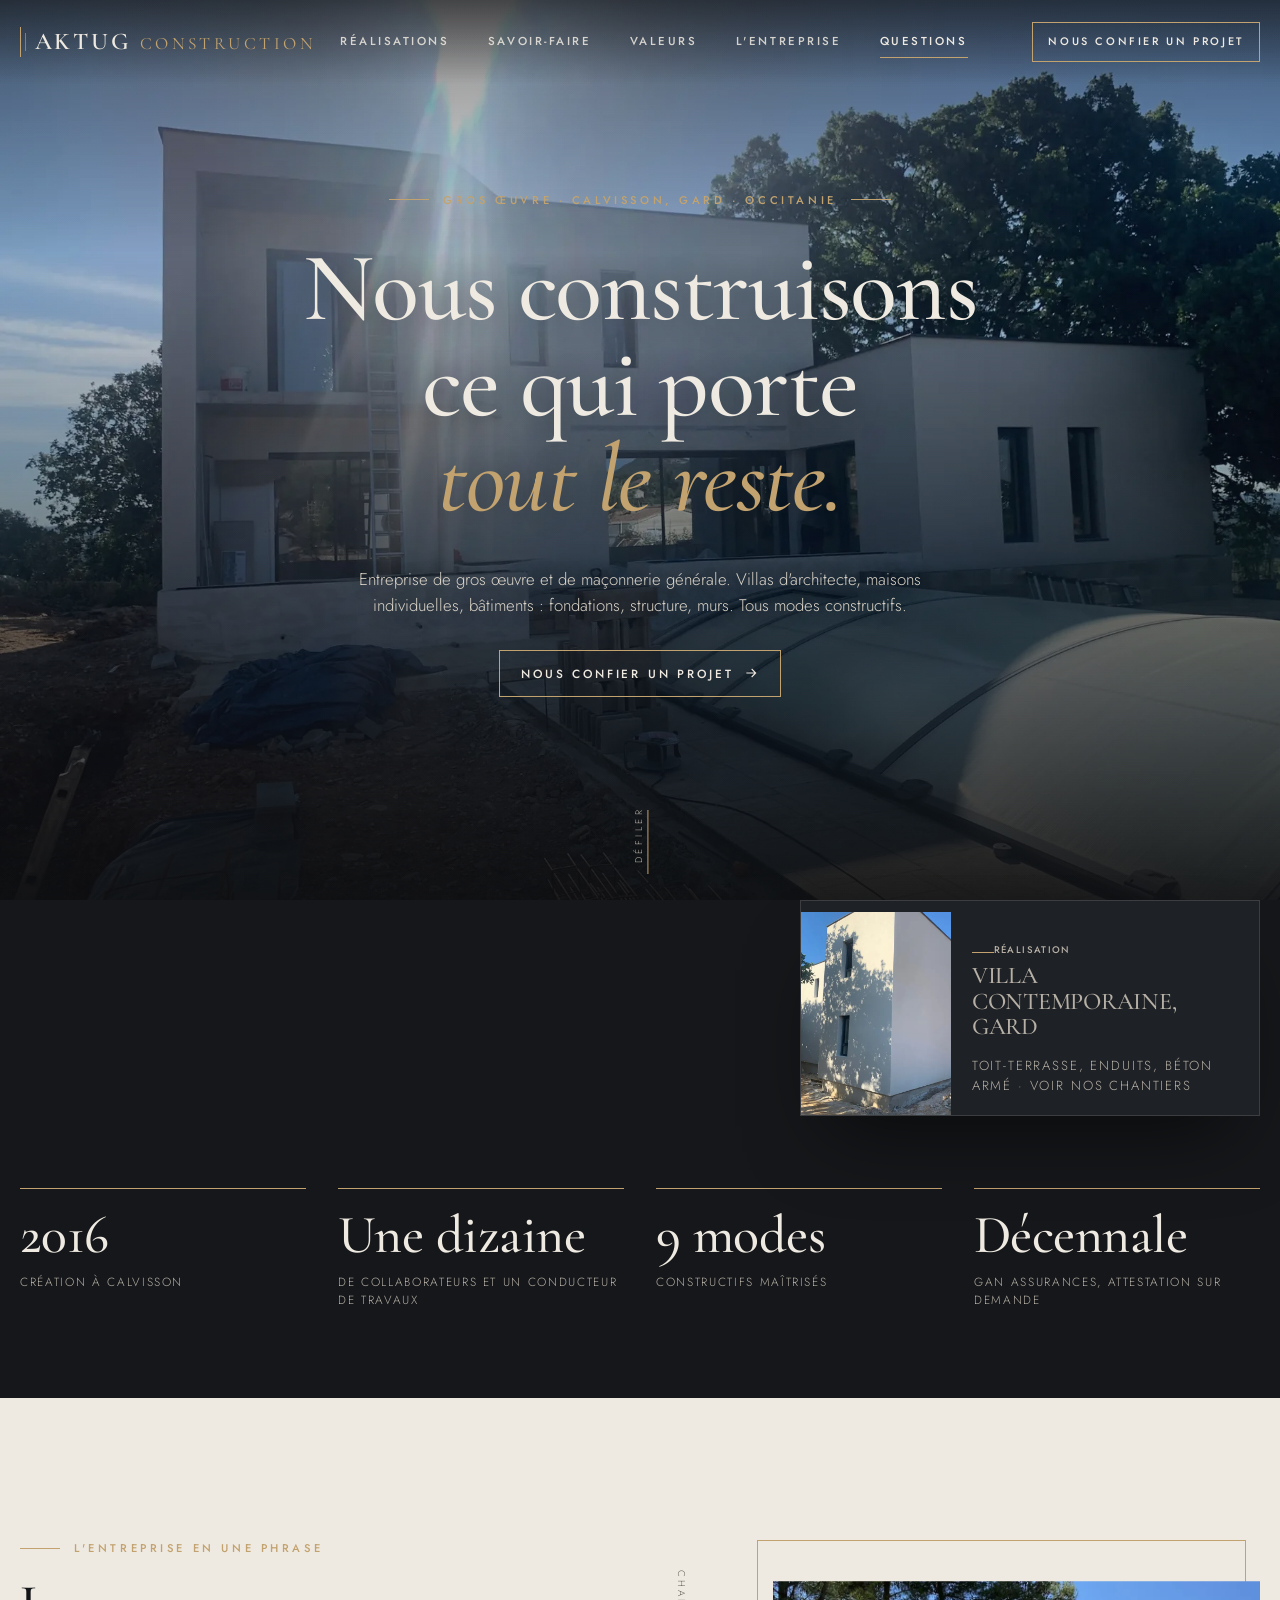
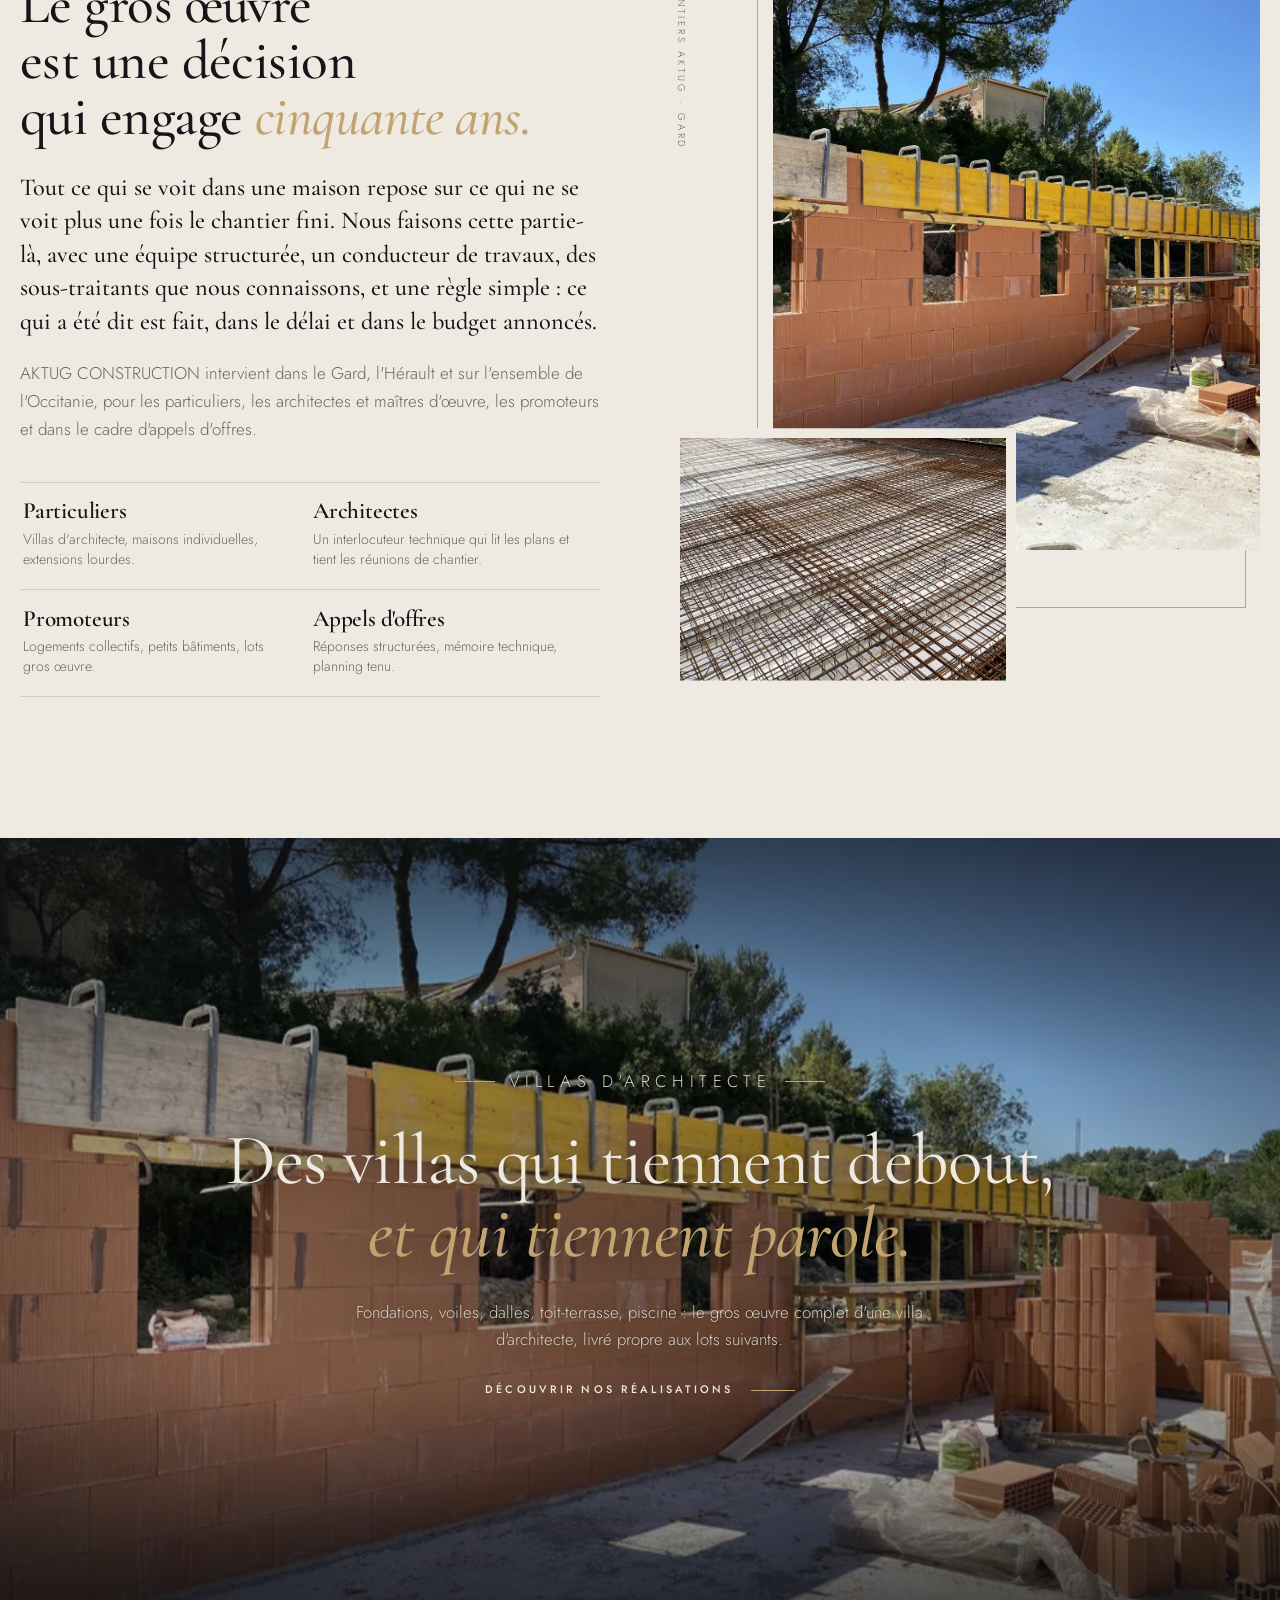
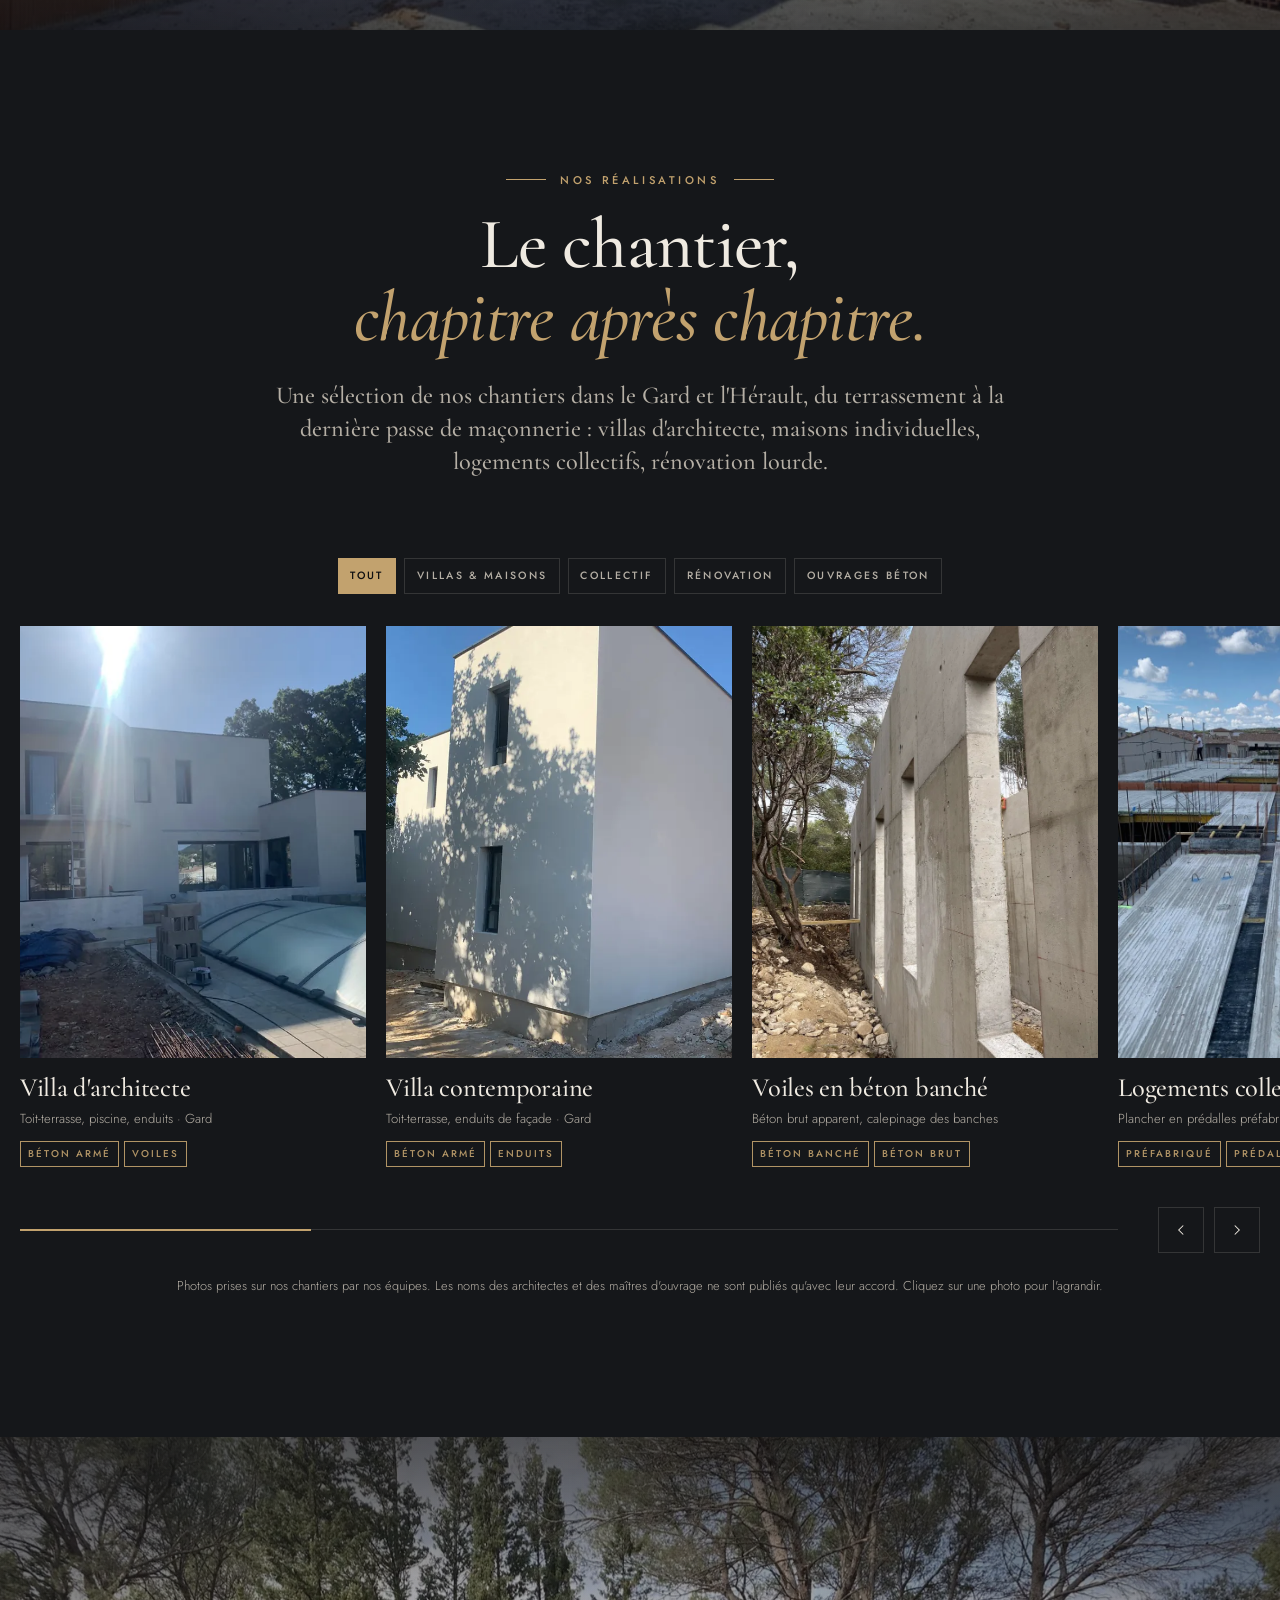
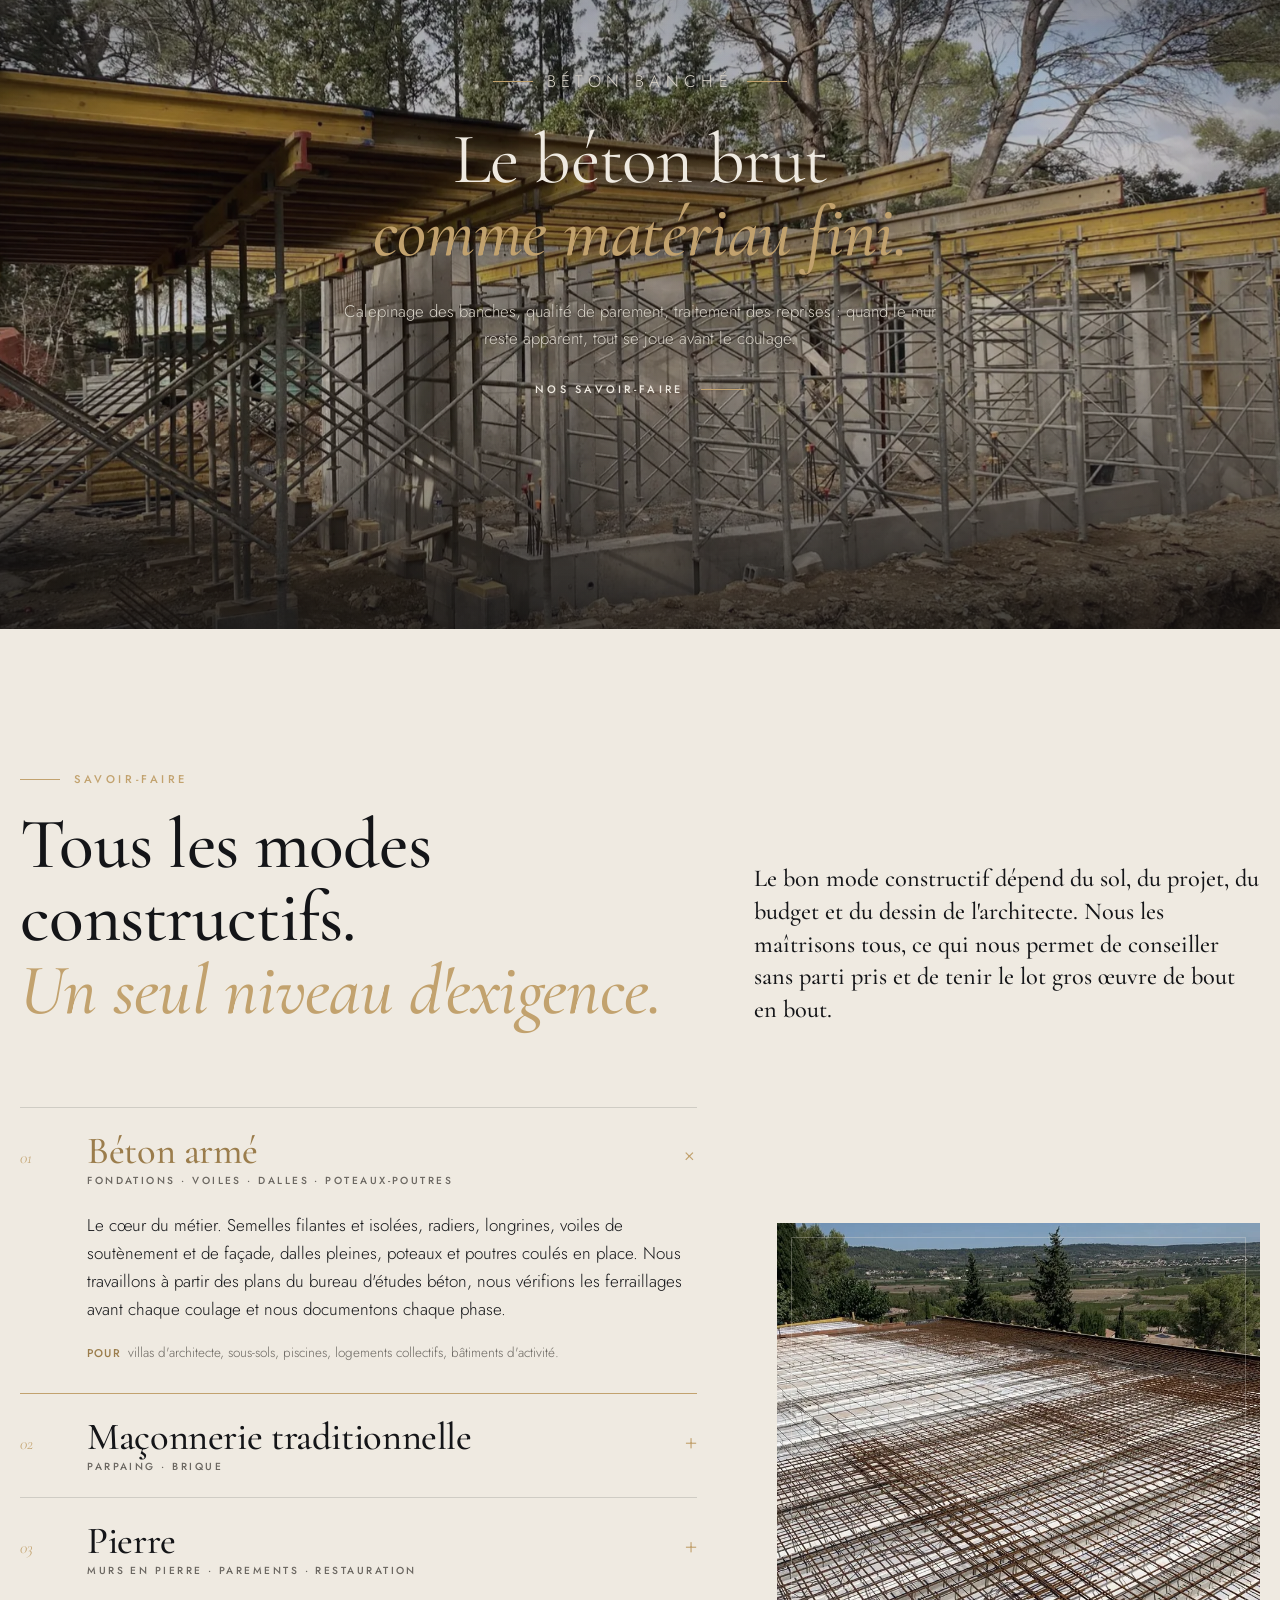
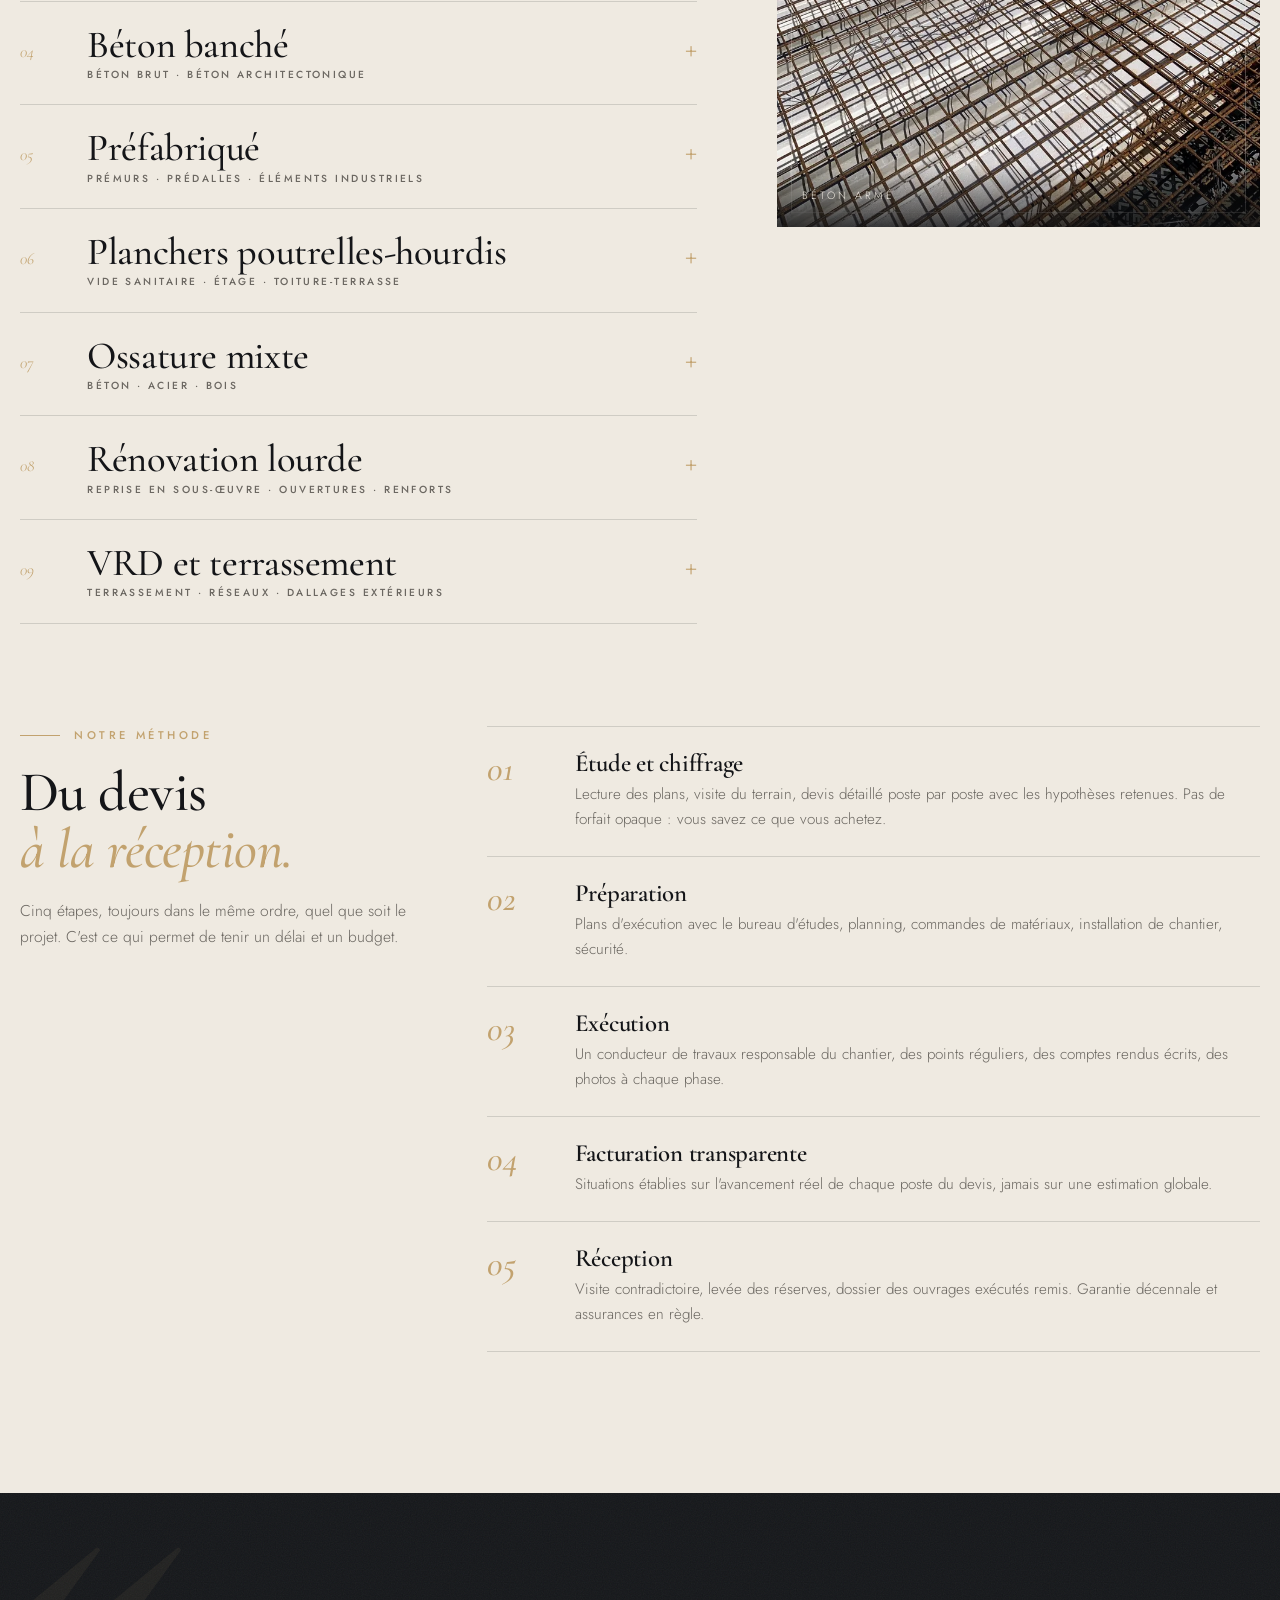
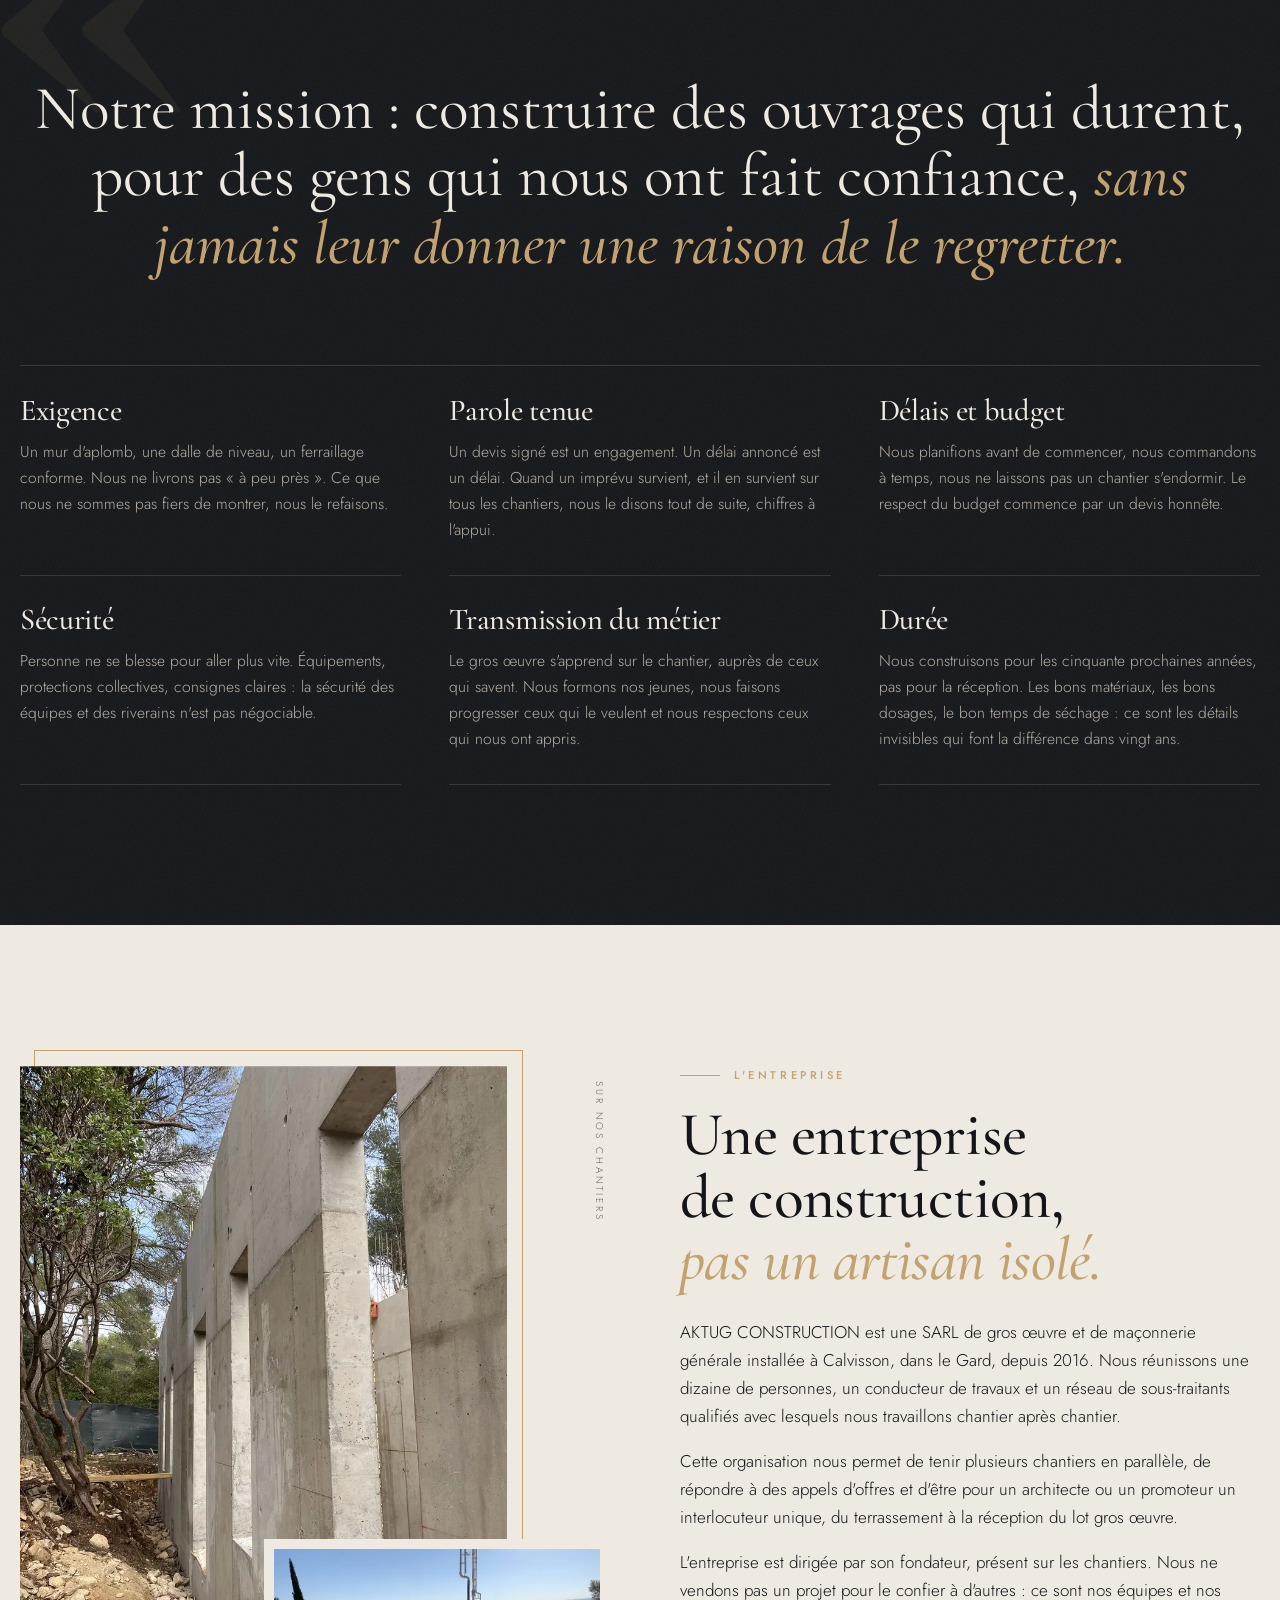
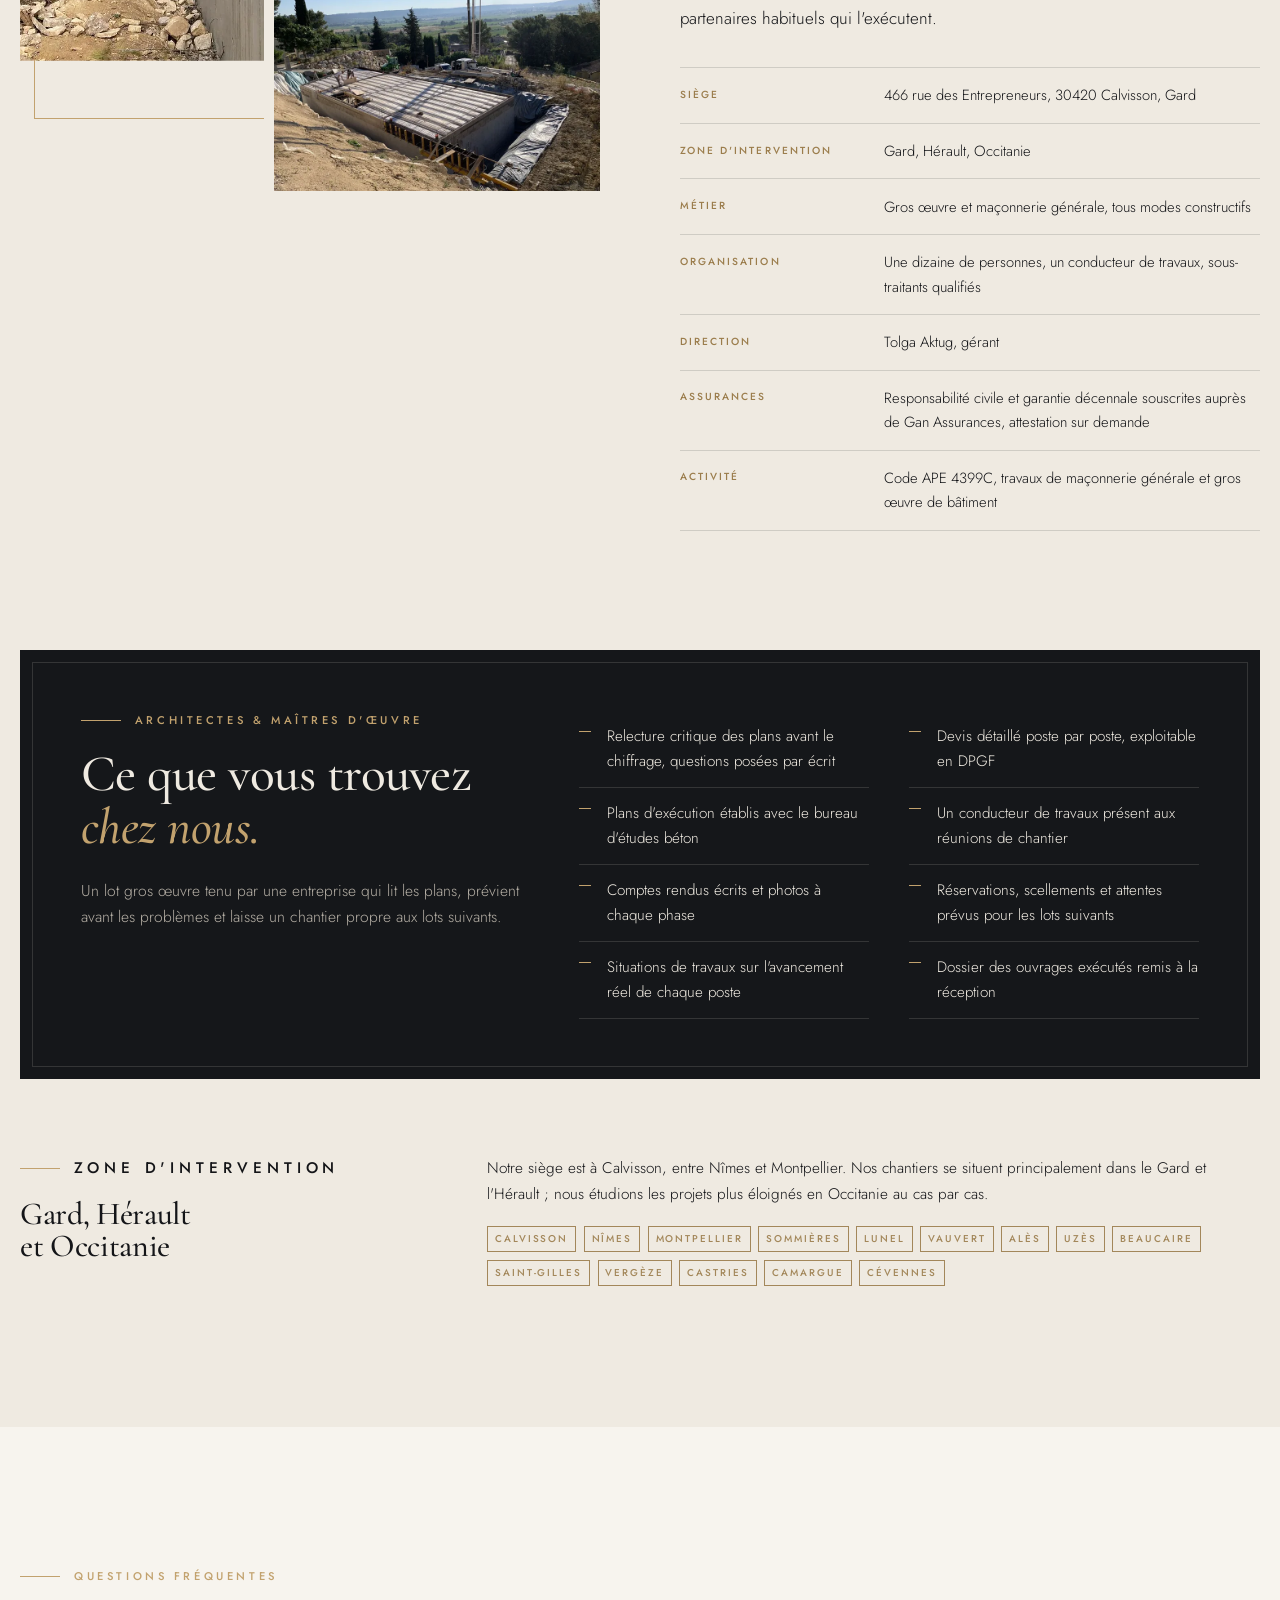
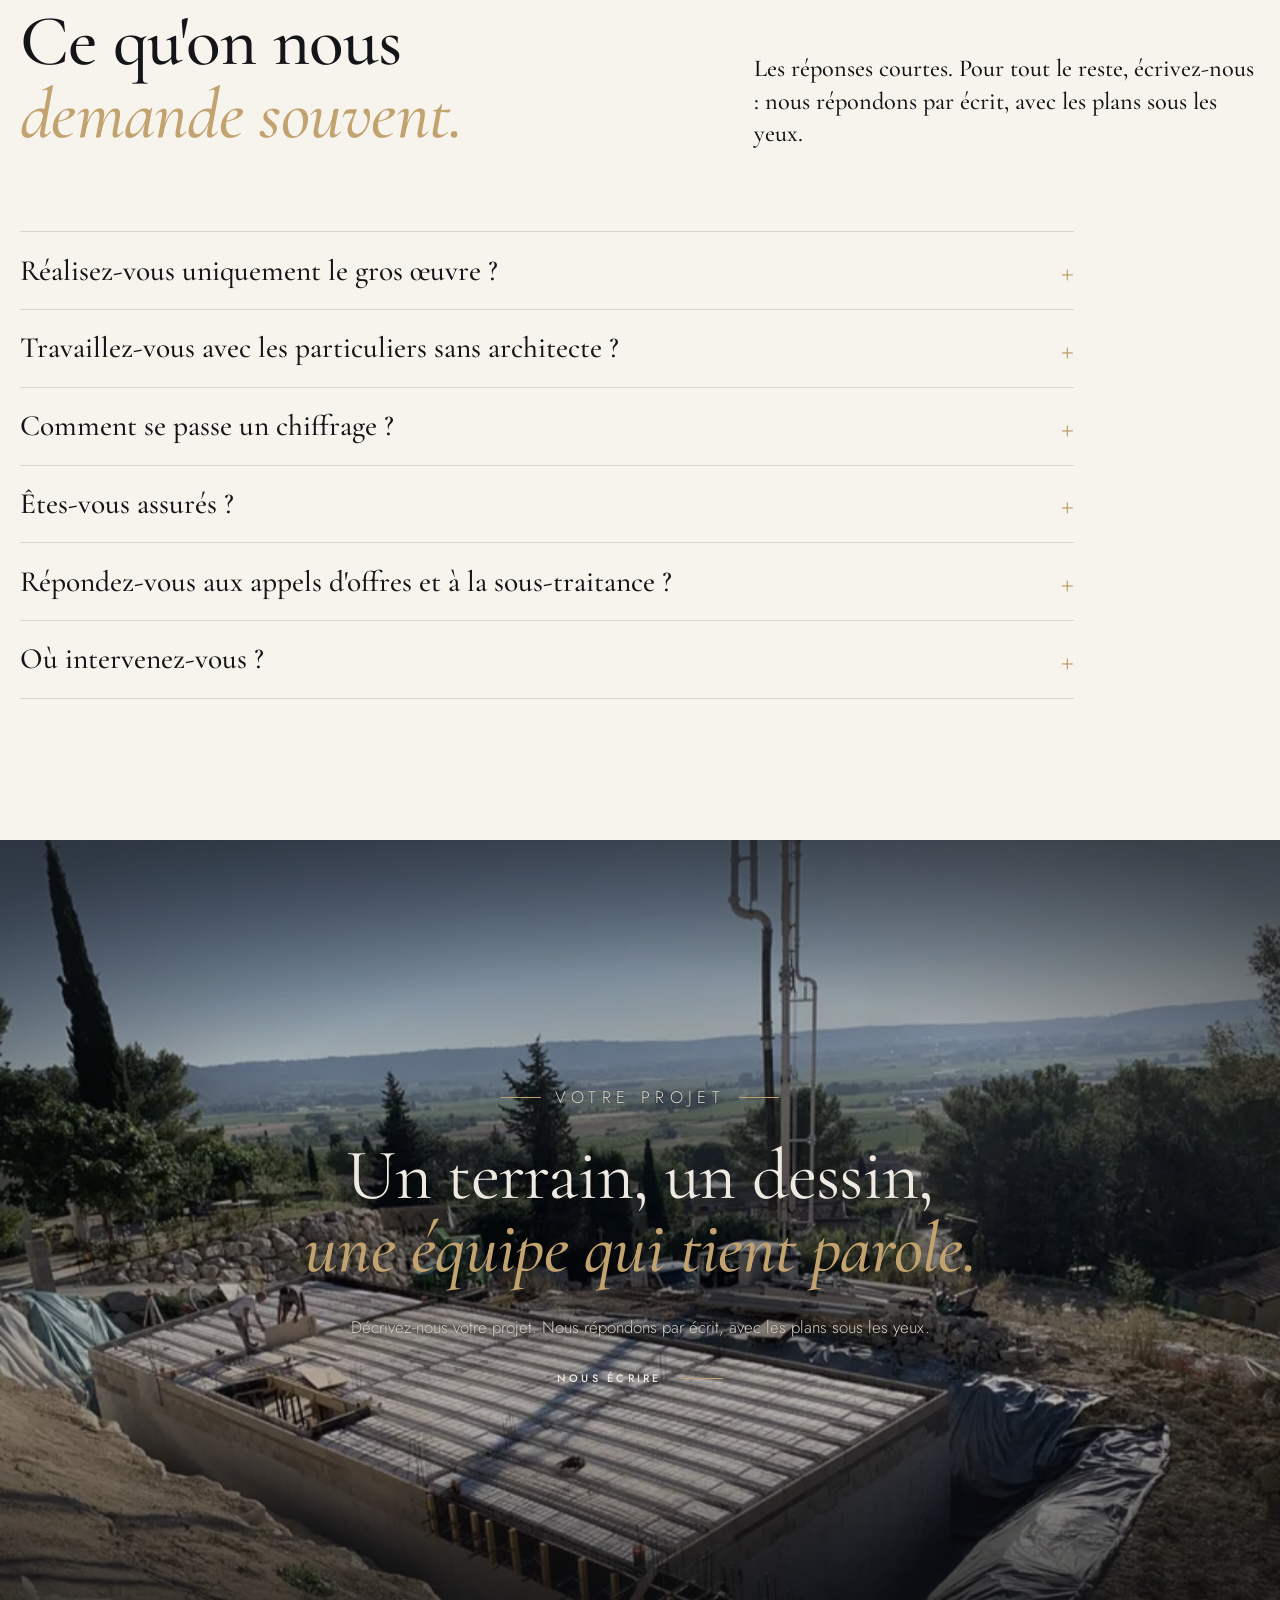
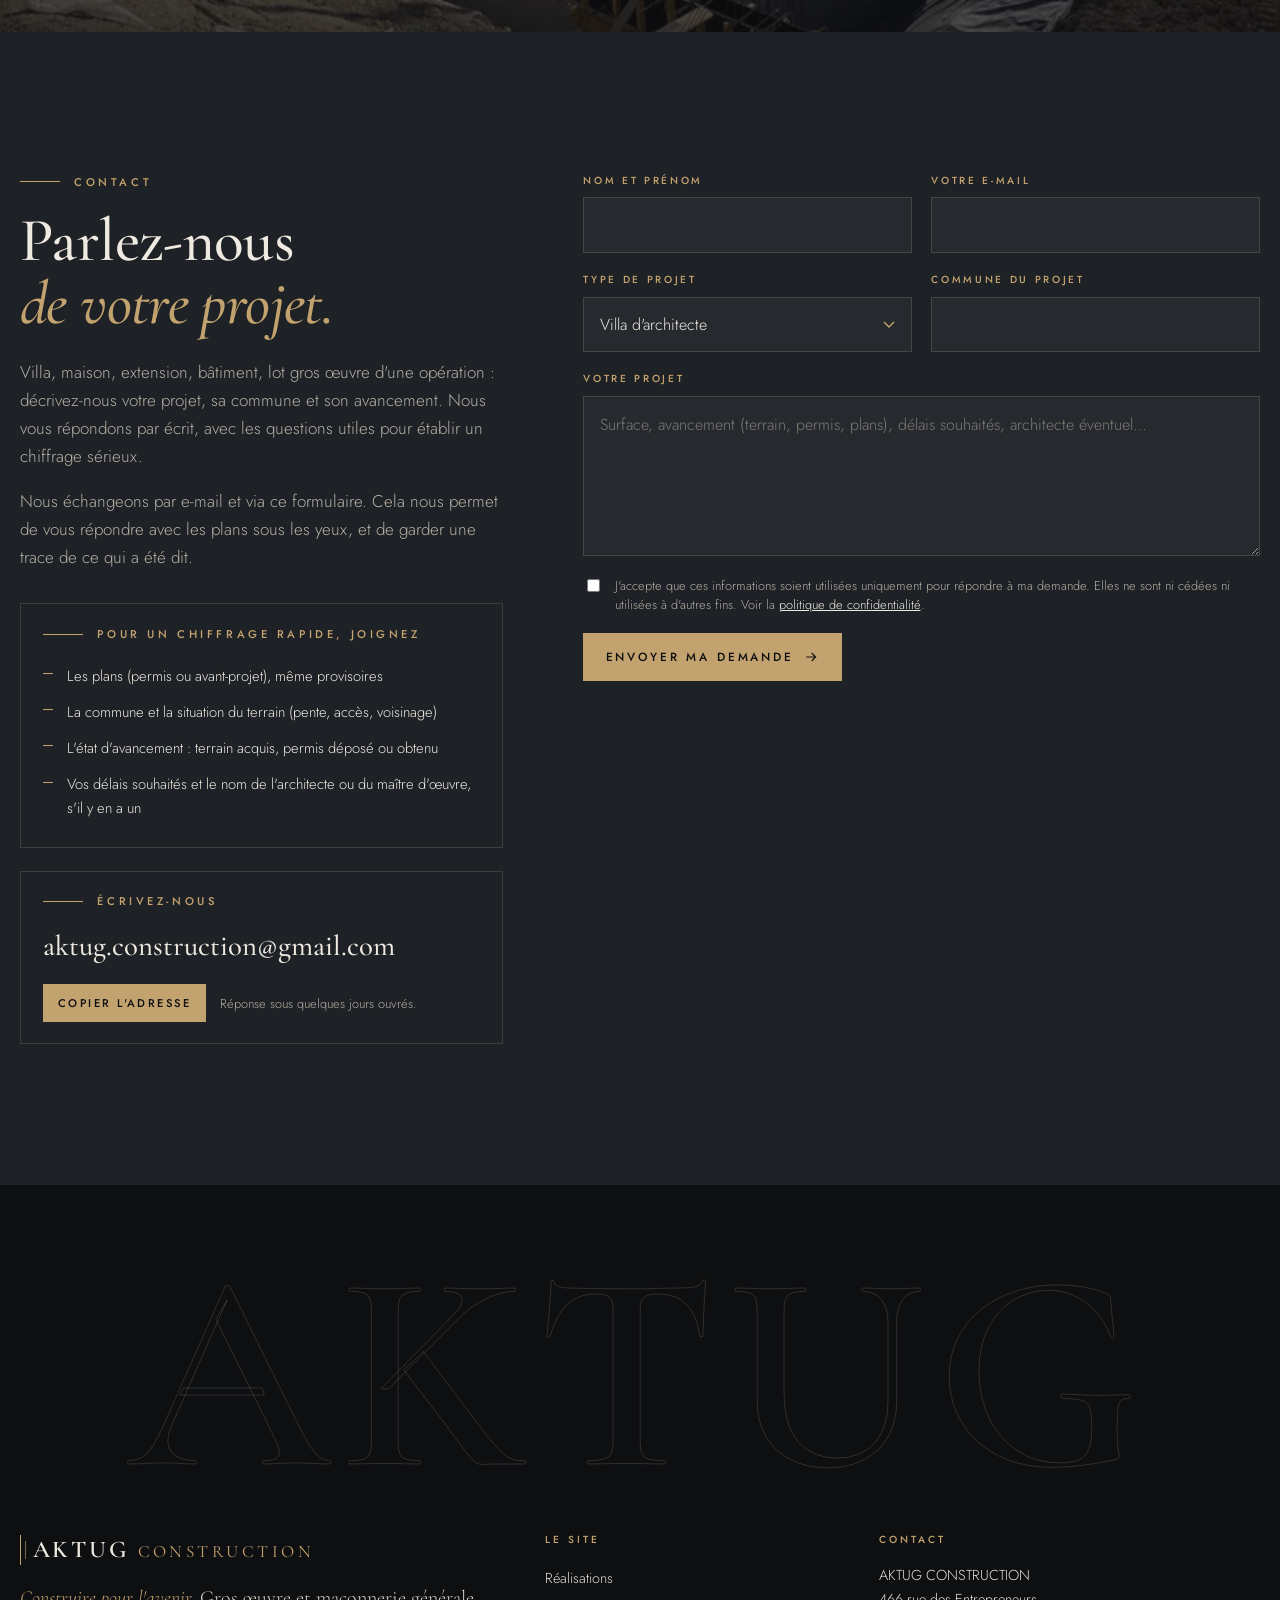
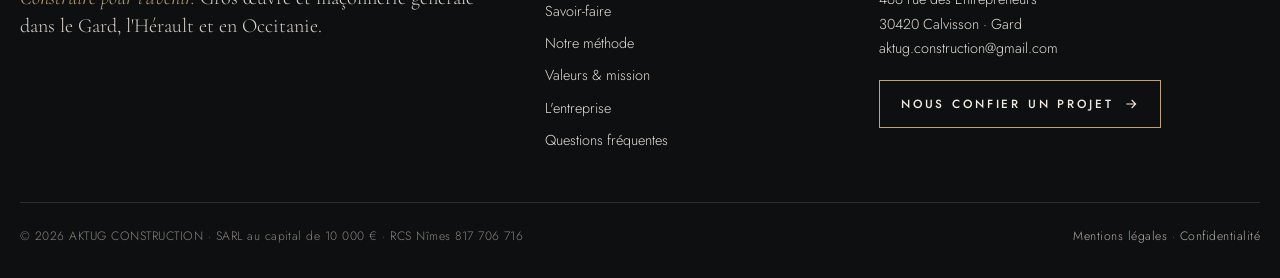
==== commit b534e7d0: "Accueil : retour à une vraie photo AKTUG (villa d'architecte avec piscine, Gard) en attendant les ph" ====
--- a/index.html
+++ b/index.html
@@ -13,15 +13,15 @@
 <meta property="og:title" content="AKTUG CONSTRUCTION · Gros œuvre et maçonnerie générale">
 <meta property="og:description" content="Nous construisons ce qui porte tout le reste. Villas d'architecte, maisons individuelles, bâtiments. Tous modes constructifs. Calvisson, Gard, Occitanie.">
 <meta property="og:url" content="https://aktug-construction.fr/">
-<meta property="og:image" content="https://aktug-construction.fr/img/hero-villa-dusk-1800.jpg">
+<meta property="og:image" content="https://aktug-construction.fr/img/hero-villa-piscine-1800.jpg">
 <meta property="og:image:width" content="1800">
-<meta property="og:image:height" content="1200">
+<meta property="og:image:height" content="1350">
 <meta name="twitter:card" content="summary_large_image">
 <link rel="icon" href="favicon.svg" type="image/svg+xml">
 <link rel="apple-touch-icon" href="apple-touch-icon.png">
 <link rel="preload" href="fonts/CormorantGaramond.woff2" as="font" type="font/woff2" crossorigin>
 <link rel="preload" href="fonts/Jost.woff2" as="font" type="font/woff2" crossorigin>
-<link rel="preload" as="image" imagesrcset="img/hero-villa-dusk-1000.webp 1000w, img/hero-villa-dusk-1800.webp 1800w, img/hero-villa-dusk-2400.webp 2400w" imagesizes="100vw" type="image/webp">
+<link rel="preload" as="image" imagesrcset="img/hero-villa-piscine-1000.webp 1000w, img/hero-villa-piscine-1800.webp 1800w, img/hero-villa-piscine-2400.webp 2400w" imagesizes="100vw" type="image/webp">
 <link rel="stylesheet" href="assets/site.css">
 <script type="application/ld+json">
 {
@@ -32,7 +32,7 @@
  "legalName": "SARL AKTUG CONSTRUCTION",
  "url": "https://aktug-construction.fr/",
  "logo": "https://aktug-construction.fr/apple-touch-icon.png",
- "image": "https://aktug-construction.fr/img/hero-villa-dusk-1800.jpg",
+ "image": "https://aktug-construction.fr/img/hero-villa-piscine-1800.jpg",
  "description": "Entreprise de gros œuvre et de maçonnerie générale à Calvisson (Gard). Villas d'architecte, maisons individuelles, logements collectifs, rénovation lourde. Tous modes constructifs. Gard, Hérault, Occitanie.",
  "email": "aktug.construction@gmail.com",
  "foundingDate": "2016",
@@ -179,7 +179,7 @@
 <main id="contenu">
   <!-- ===== ACCUEIL ===== -->
   <section class="hero" id="accueil" style="padding:0">
-    <picture><source type="image/webp" srcset="img/hero-villa-dusk-1000.webp 1000w, img/hero-villa-dusk-1800.webp 1800w, img/hero-villa-dusk-2400.webp 2400w" sizes="100vw"><img src="img/hero-villa-dusk-2400.jpg" srcset="img/hero-villa-dusk-1000.jpg 1000w, img/hero-villa-dusk-1800.jpg 1800w, img/hero-villa-dusk-2400.jpg 2400w" sizes="100vw" width="2400" height="1600" alt="Maison d&#x27;architecte contemporaine au crépuscule, grandes baies éclairées sous un arbre, image d&#x27;ambiance" loading="eager" fetchpriority="high"></picture>
+    <picture><source type="image/webp" srcset="img/hero-villa-piscine-1000.webp 1000w, img/hero-villa-piscine-1800.webp 1800w, img/hero-villa-piscine-2400.webp 2400w" sizes="100vw"><img src="img/hero-villa-piscine-2400.jpg" srcset="img/hero-villa-piscine-1000.jpg 1000w, img/hero-villa-piscine-1800.jpg 1800w, img/hero-villa-piscine-2400.jpg 2400w" sizes="100vw" width="2400" height="1800" alt="Villa d&#x27;architecte à toit-terrasse avec piscine réalisée par AKTUG CONSTRUCTION dans le Gard" loading="eager" fetchpriority="high"></picture>
     <span class="scroll-cue" aria-hidden="true">Défiler</span>
     <div class="wrap">
       <p class="eyebrow eyebrow--c">Gros œuvre · Calvisson, Gard · Occitanie</p>
@@ -196,8 +196,8 @@
     <div class="wrap">
       <div class="hero-card-wrap">
         <a class="hero-card reveal" href="#realisations">
-          <span class="ph"><picture><source type="image/webp" srcset="img/villa-architecte-piscine-800.webp 800w, img/villa-architecte-piscine-1600.webp 1600w" sizes="150px"><img src="img/villa-architecte-piscine-1600.jpg" srcset="img/villa-architecte-piscine-800.jpg 800w, img/villa-architecte-piscine-1600.jpg 1600w" sizes="150px" width="1600" height="1200" alt="Villa d&#x27;architecte avec piscine réalisée par AKTUG CONSTRUCTION" loading="lazy"></picture></span>
-          <span class="ct"><span class="eyebrow">Réalisation</span><b>Villa d'architecte, Gard</b><span>Toit-terrasse, piscine, béton armé · voir nos chantiers</span></span>
+          <span class="ph"><picture><source type="image/webp" srcset="img/hero-villa-blanche-1000.webp 1000w, img/hero-villa-blanche-1800.webp 1800w" sizes="150px"><img src="img/hero-villa-blanche-1800.jpg" srcset="img/hero-villa-blanche-1000.jpg 1000w, img/hero-villa-blanche-1800.jpg 1800w" sizes="150px" width="1800" height="1350" alt="Villa contemporaine à toit-terrasse réalisée par AKTUG CONSTRUCTION" loading="lazy"></picture></span>
+          <span class="ct"><span class="eyebrow">Réalisation</span><b>Villa contemporaine, Gard</b><span>Toit-terrasse, enduits, béton armé · voir nos chantiers</span></span>
         </a>
       </div>
       <ul style="margin-top:clamp(2.5rem,6vw,4.5rem)">
@@ -235,7 +235,7 @@
   <!-- ===== PANNEAU 1 ===== -->
 
   <figure class="panel" data-parallax>
-    <picture><source type="image/webp" srcset="img/villa-architecte-piscine-800.webp 800w, img/villa-architecte-piscine-1600.webp 1600w" sizes="100vw"><img src="img/villa-architecte-piscine-1600.jpg" srcset="img/villa-architecte-piscine-800.jpg 800w, img/villa-architecte-piscine-1600.jpg 1600w" sizes="100vw" width="1600" height="1200" alt="Villa d&#x27;architecte avec piscine, chantier AKTUG CONSTRUCTION dans le Gard" loading="lazy"></picture>
+    <picture><source type="image/webp" srcset="img/villa-brique-800.webp 800w, img/villa-brique-1600.webp 1600w" sizes="100vw"><img src="img/villa-brique-1600.jpg" srcset="img/villa-brique-800.jpg 800w, img/villa-brique-1600.jpg 1600w" sizes="100vw" width="1600" height="1200" alt="Villa en brique monomur en cours d&#x27;élévation, chantier AKTUG CONSTRUCTION dans le Gard" loading="lazy"></picture>
     <div class="wrap">
       <p class="eyebrow eyebrow--c">Villas d'architecte</p>
       <h2>Des villas qui tiennent debout, <br><em>et qui tiennent parole.</em></h2>
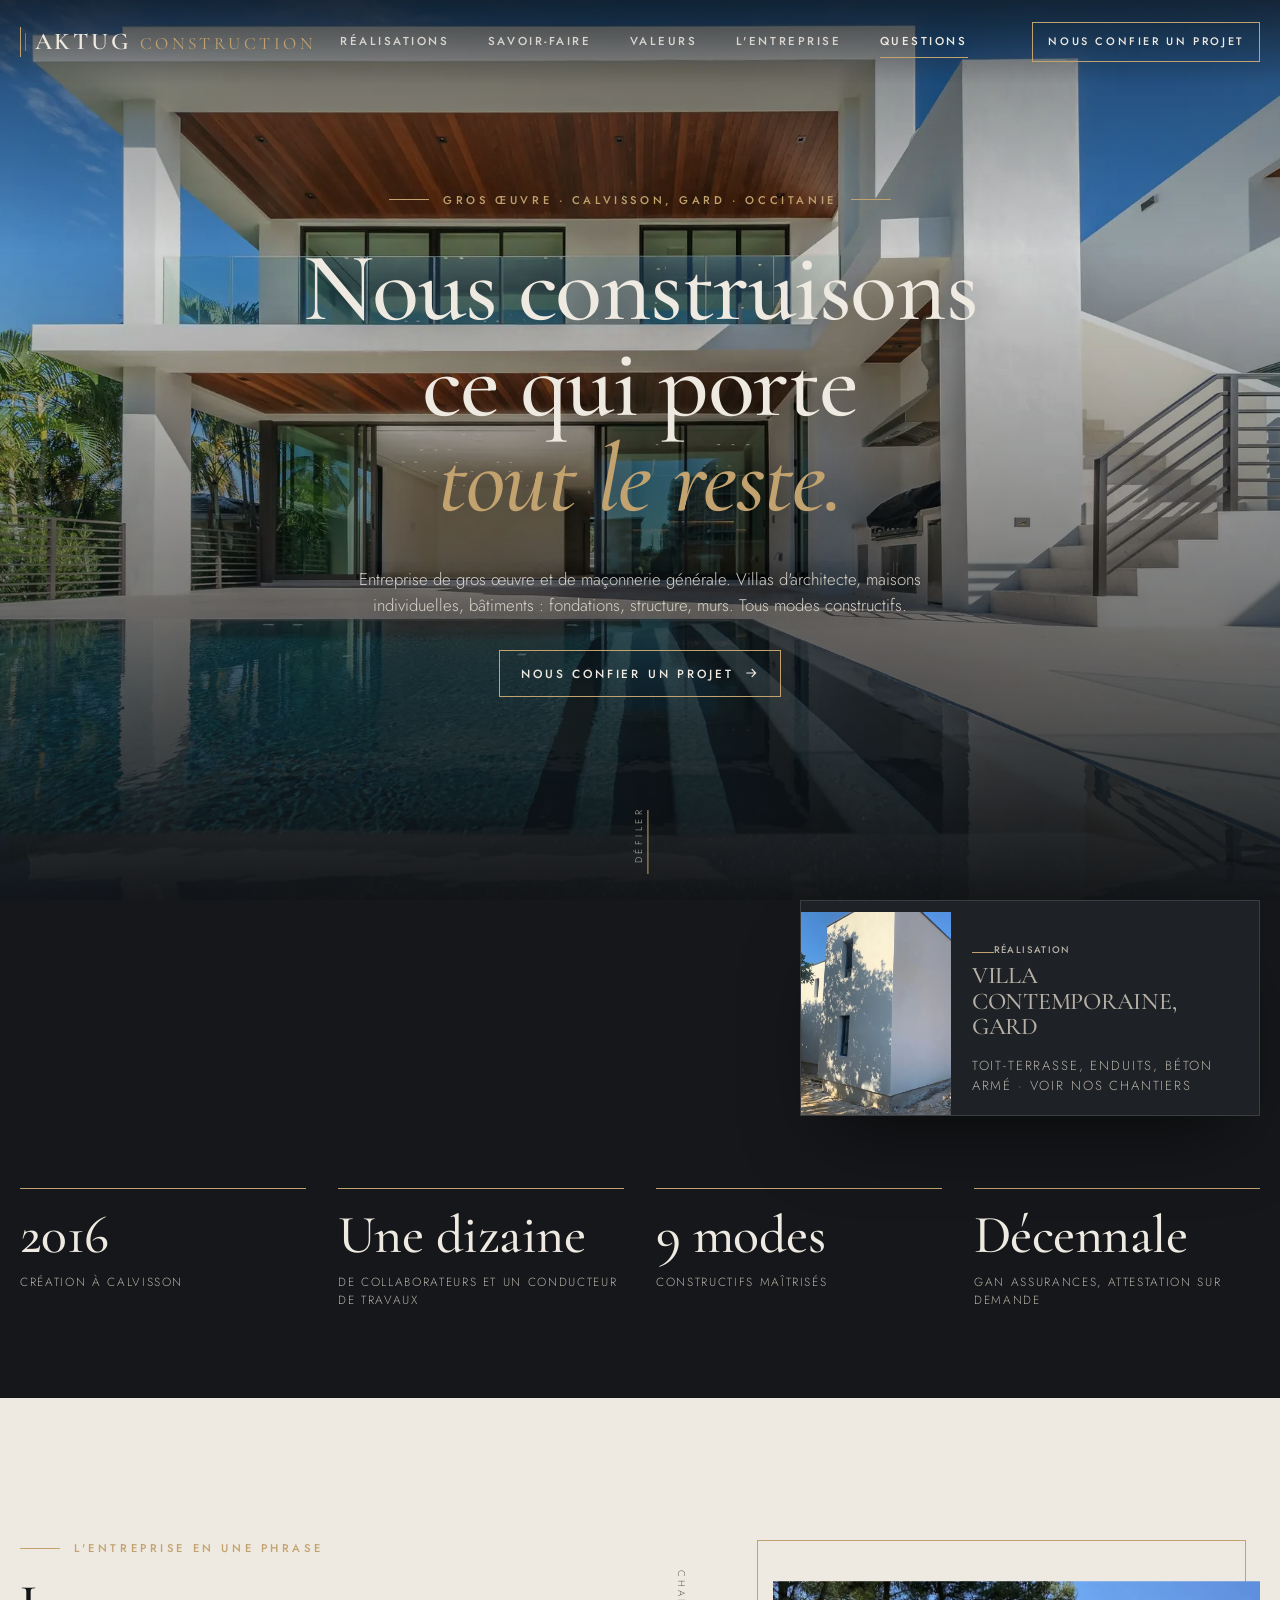
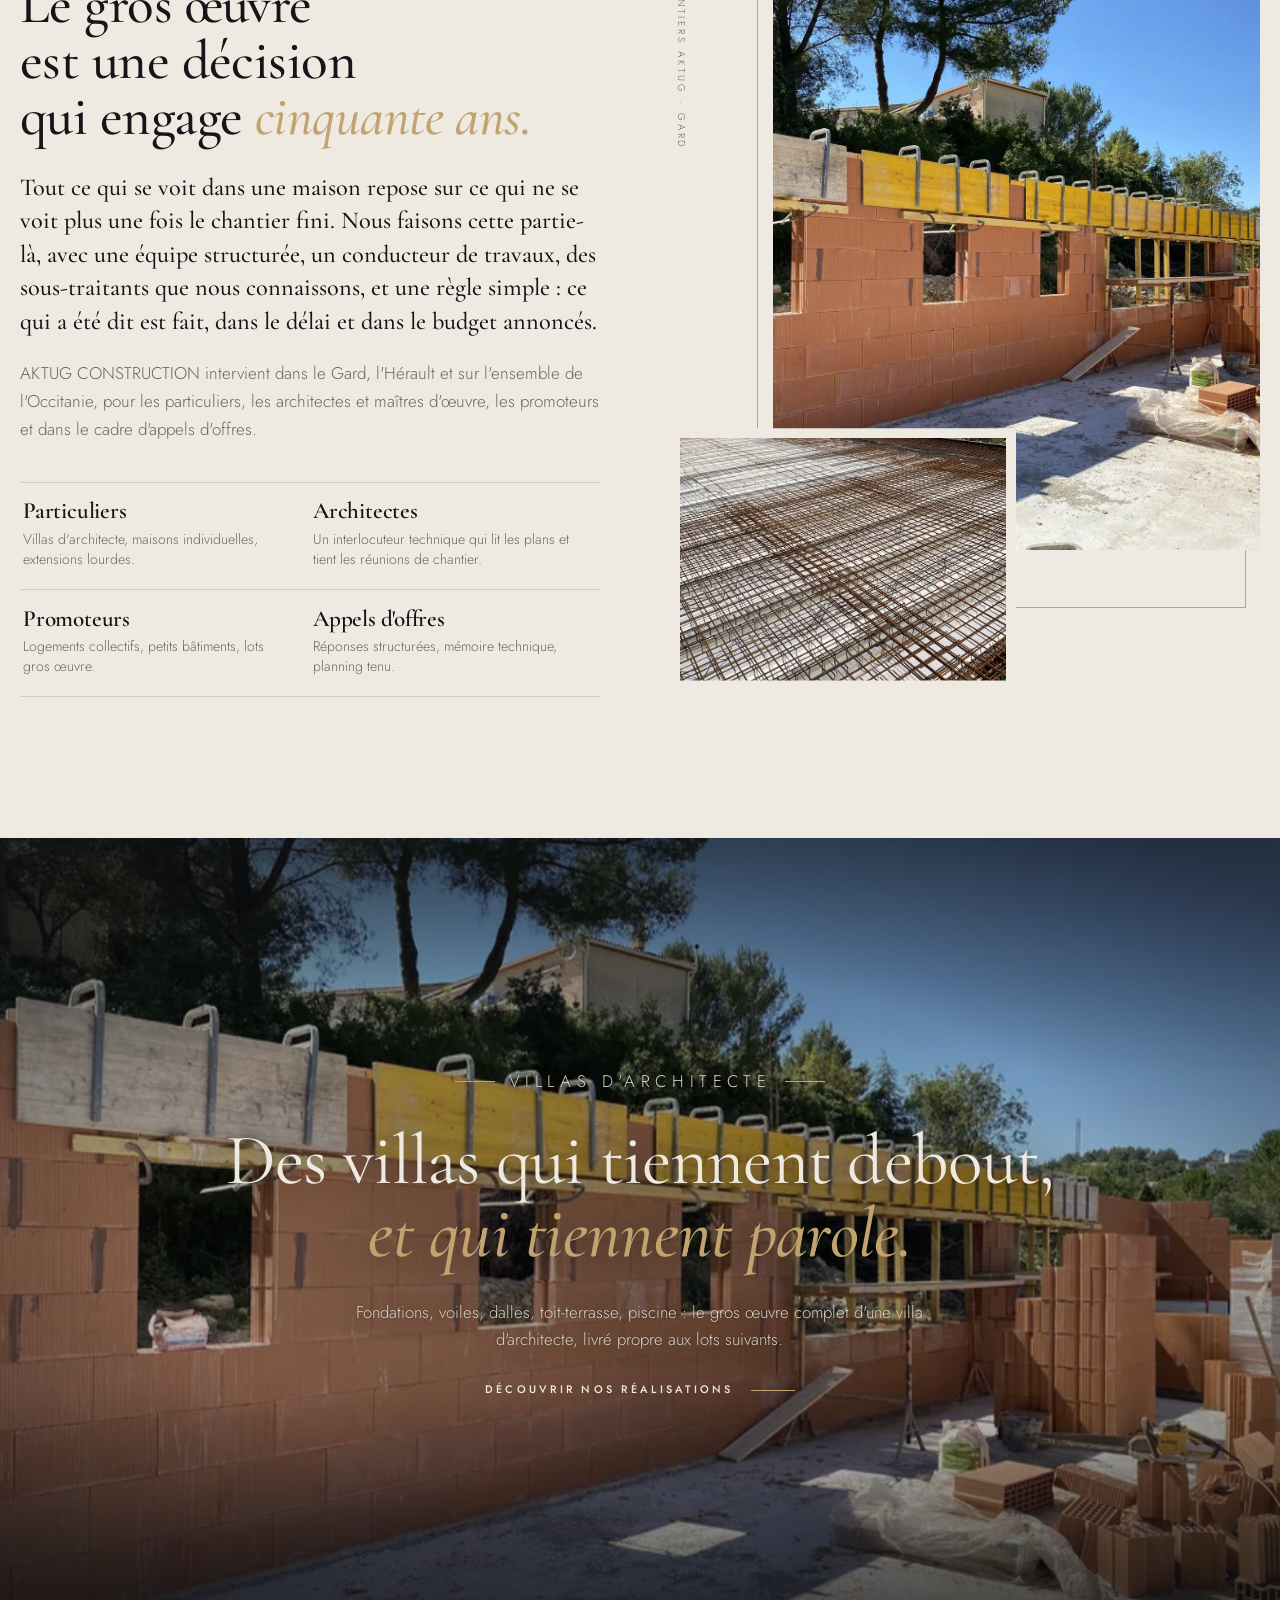
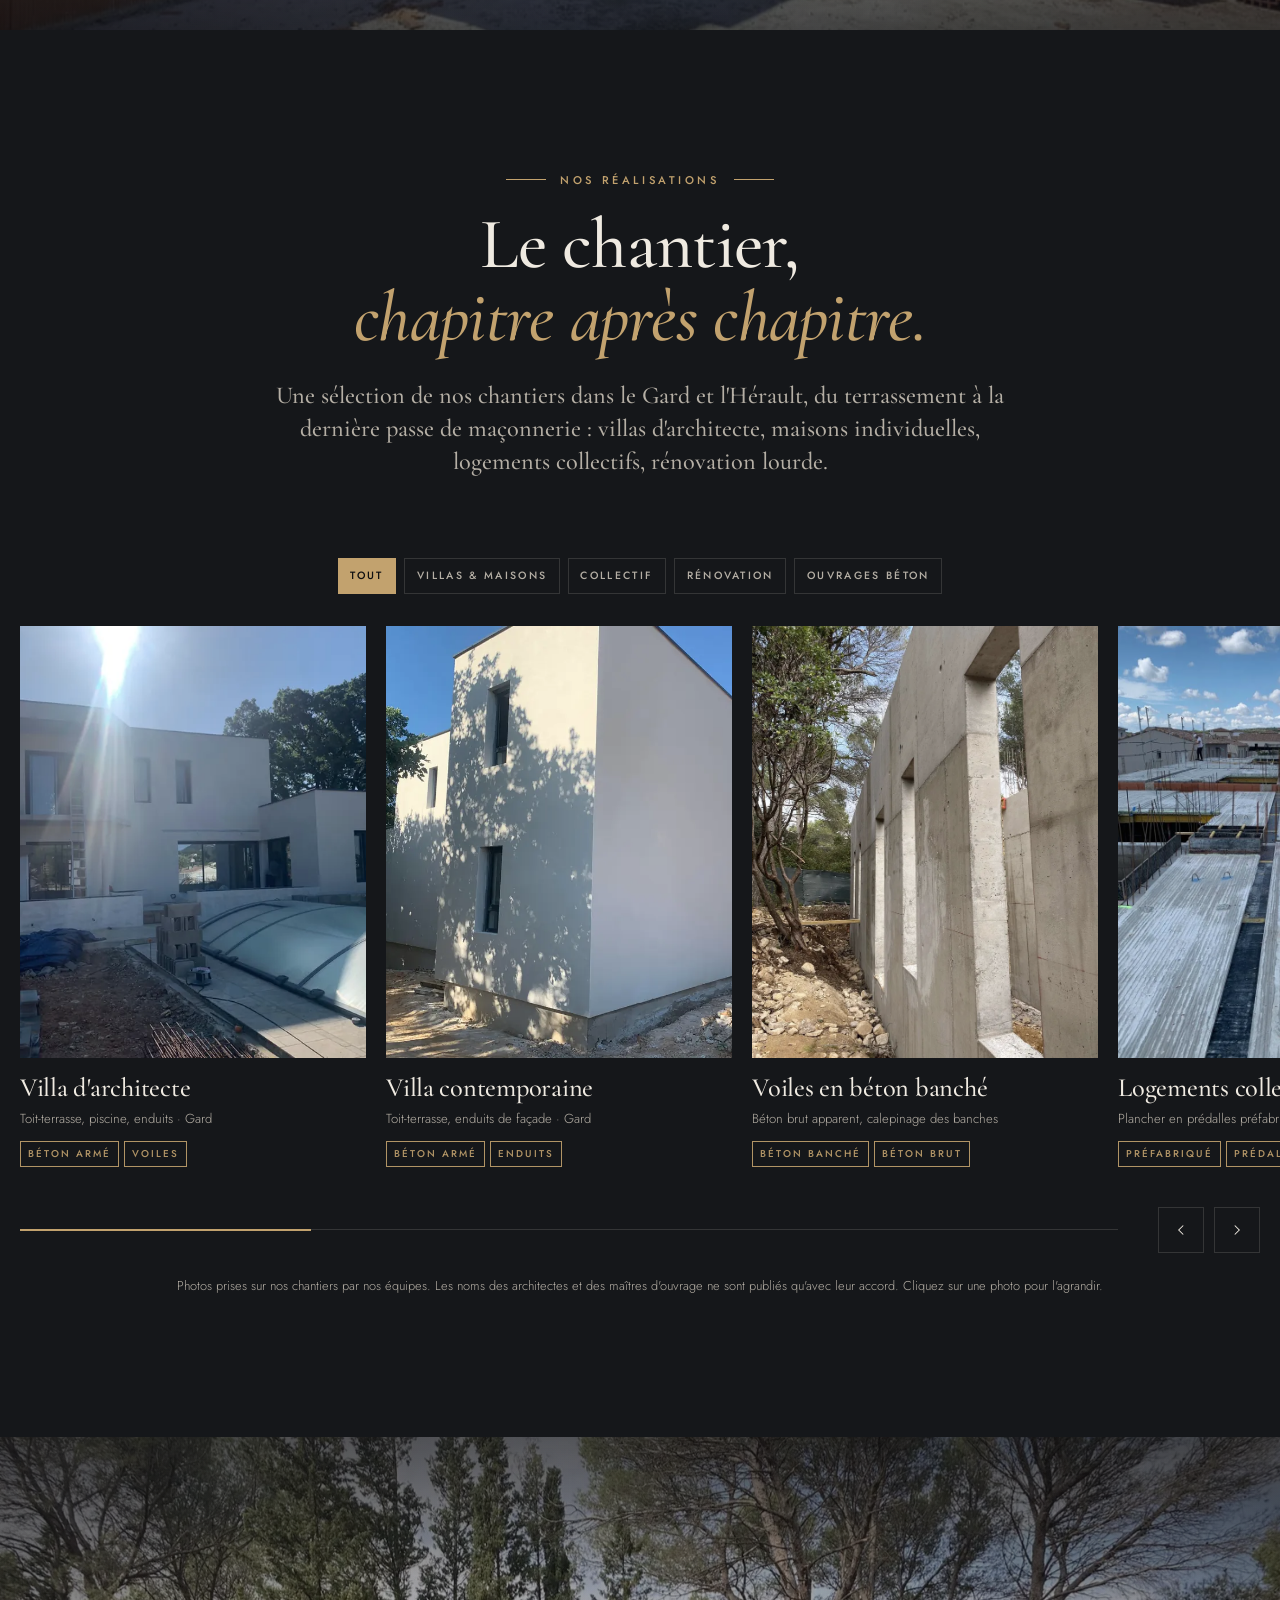
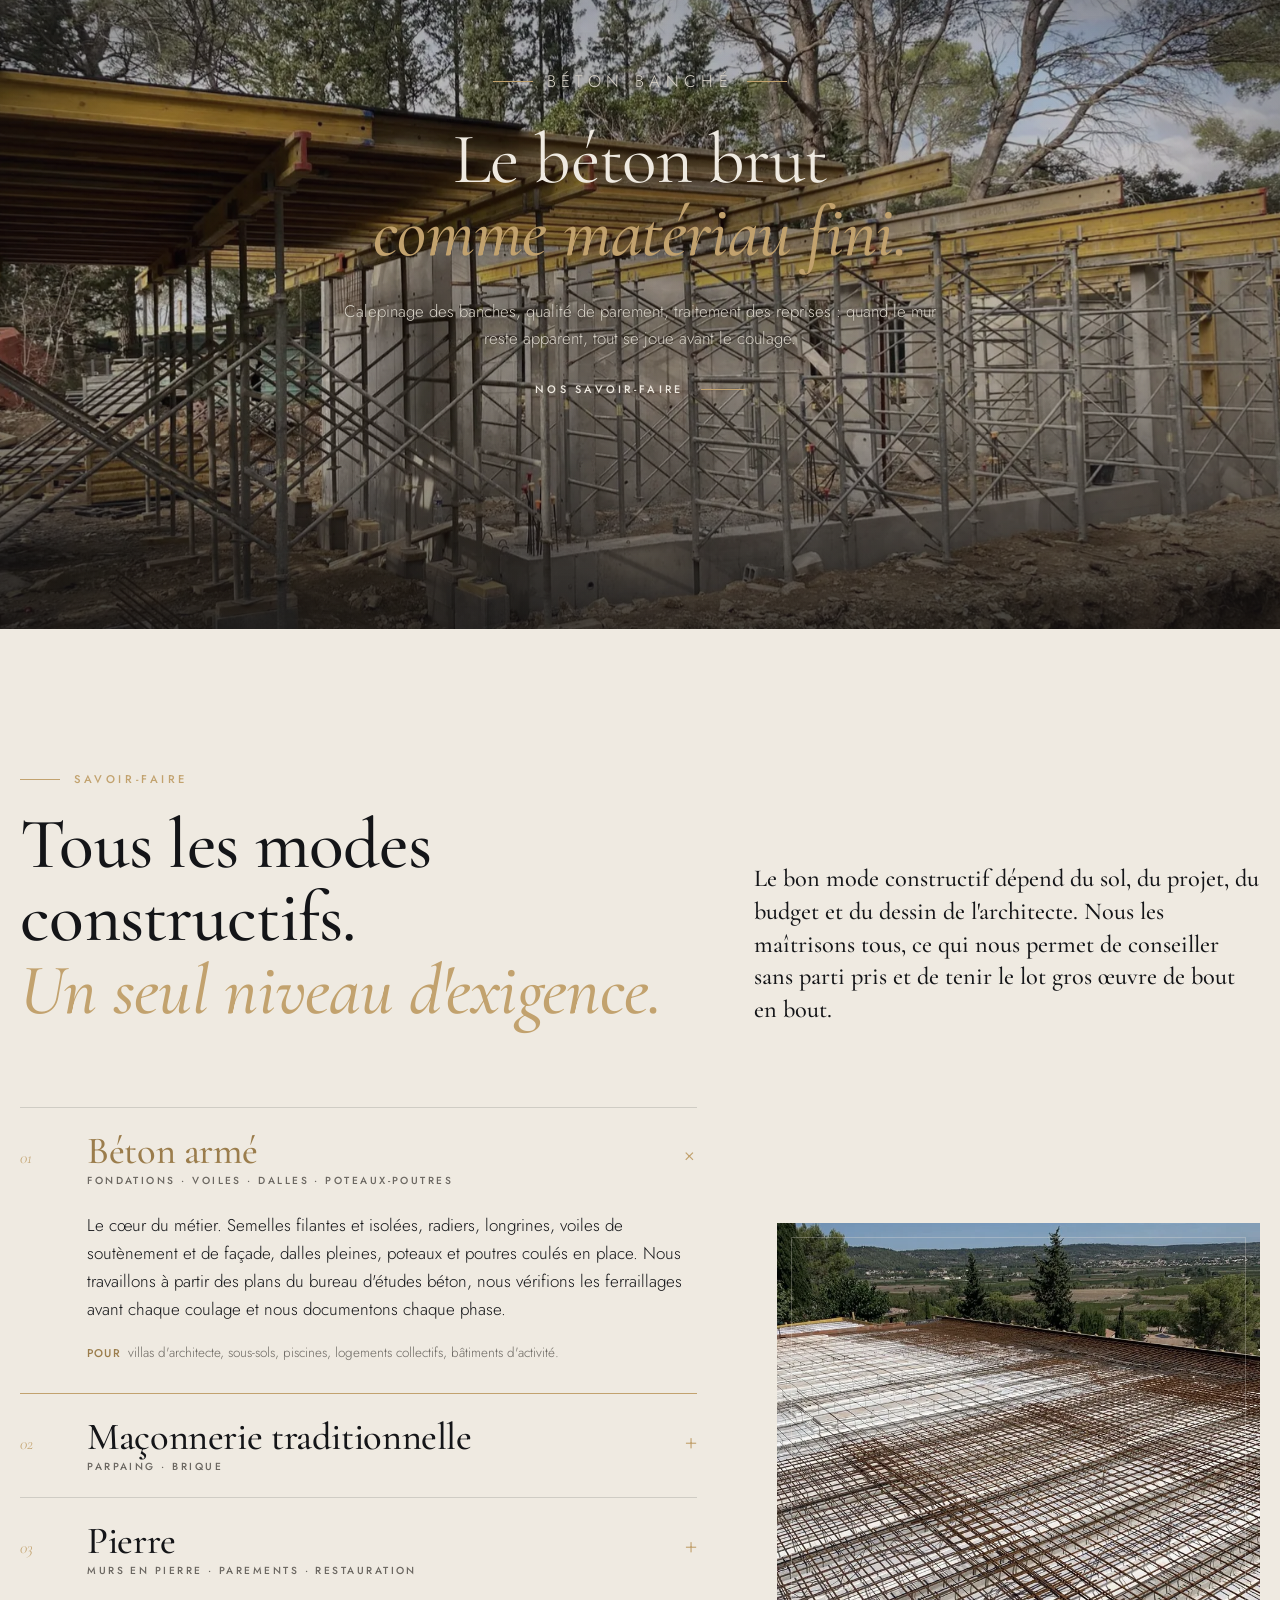
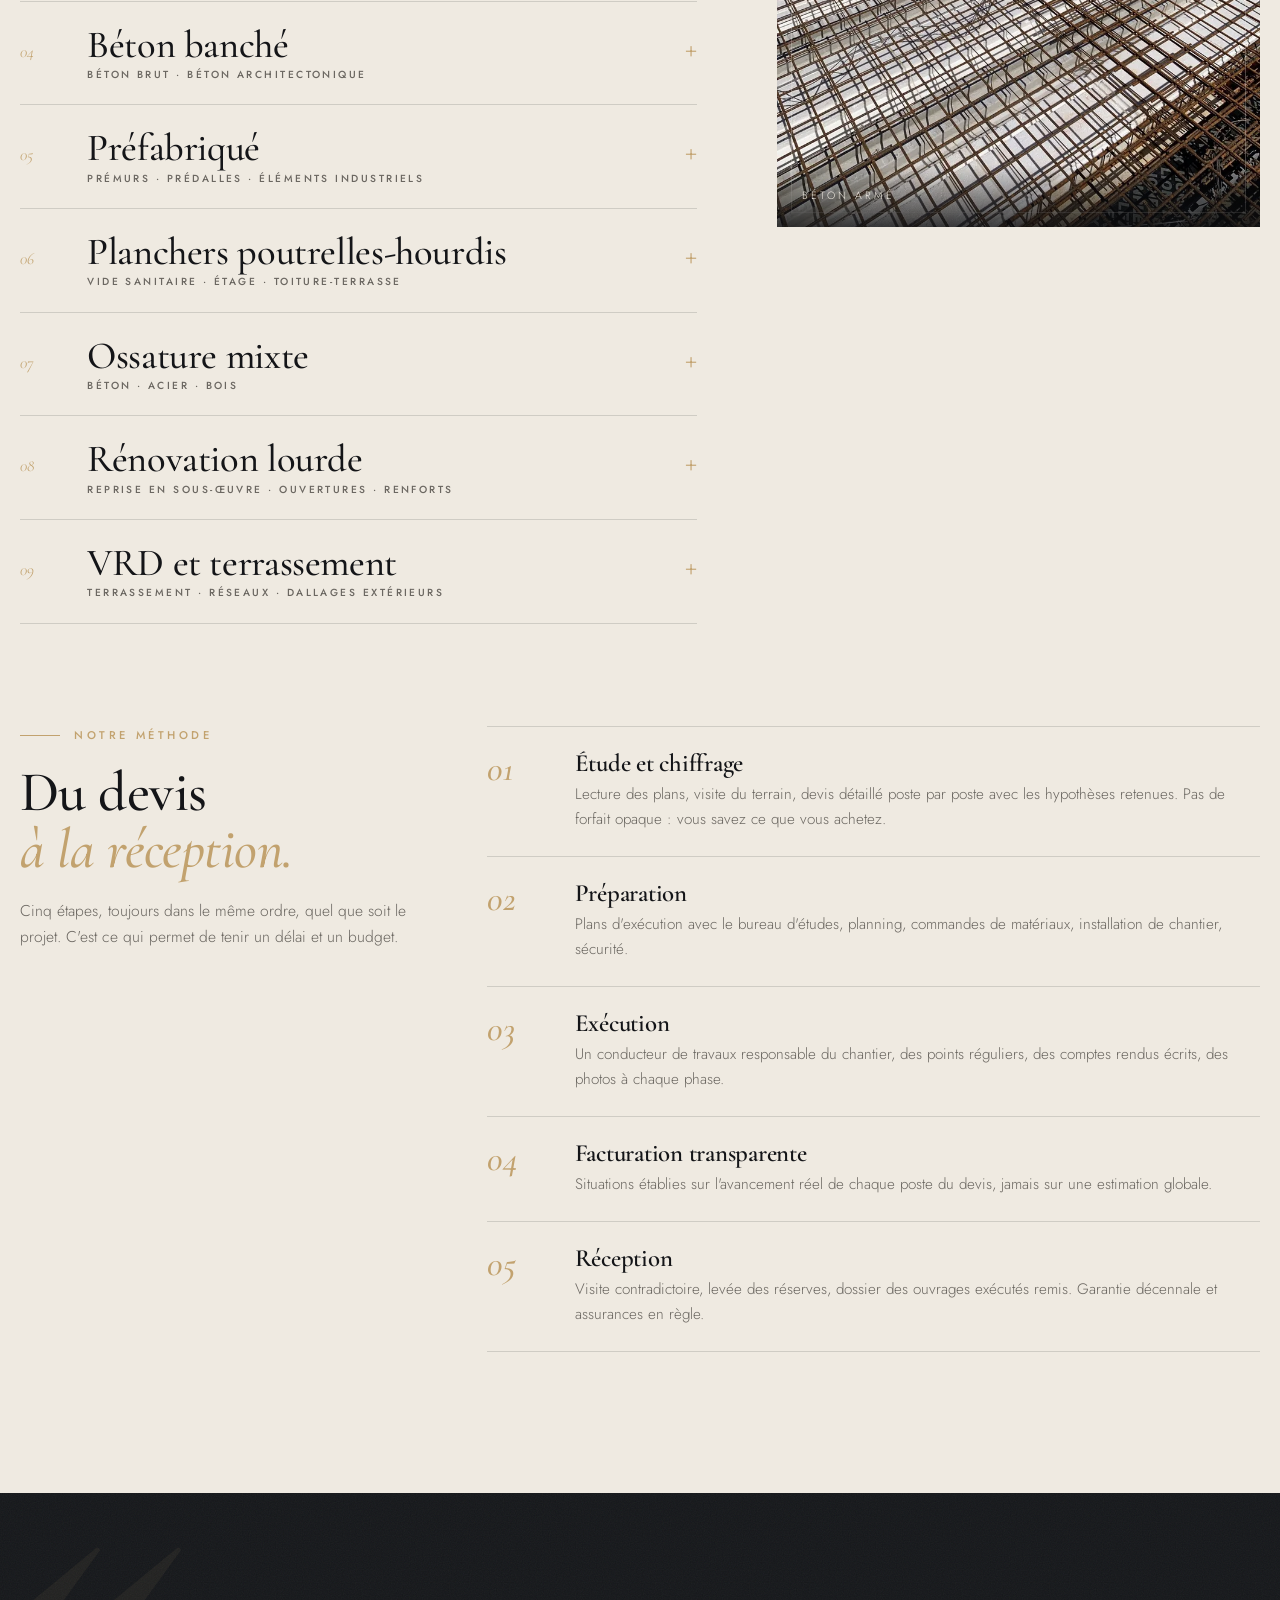
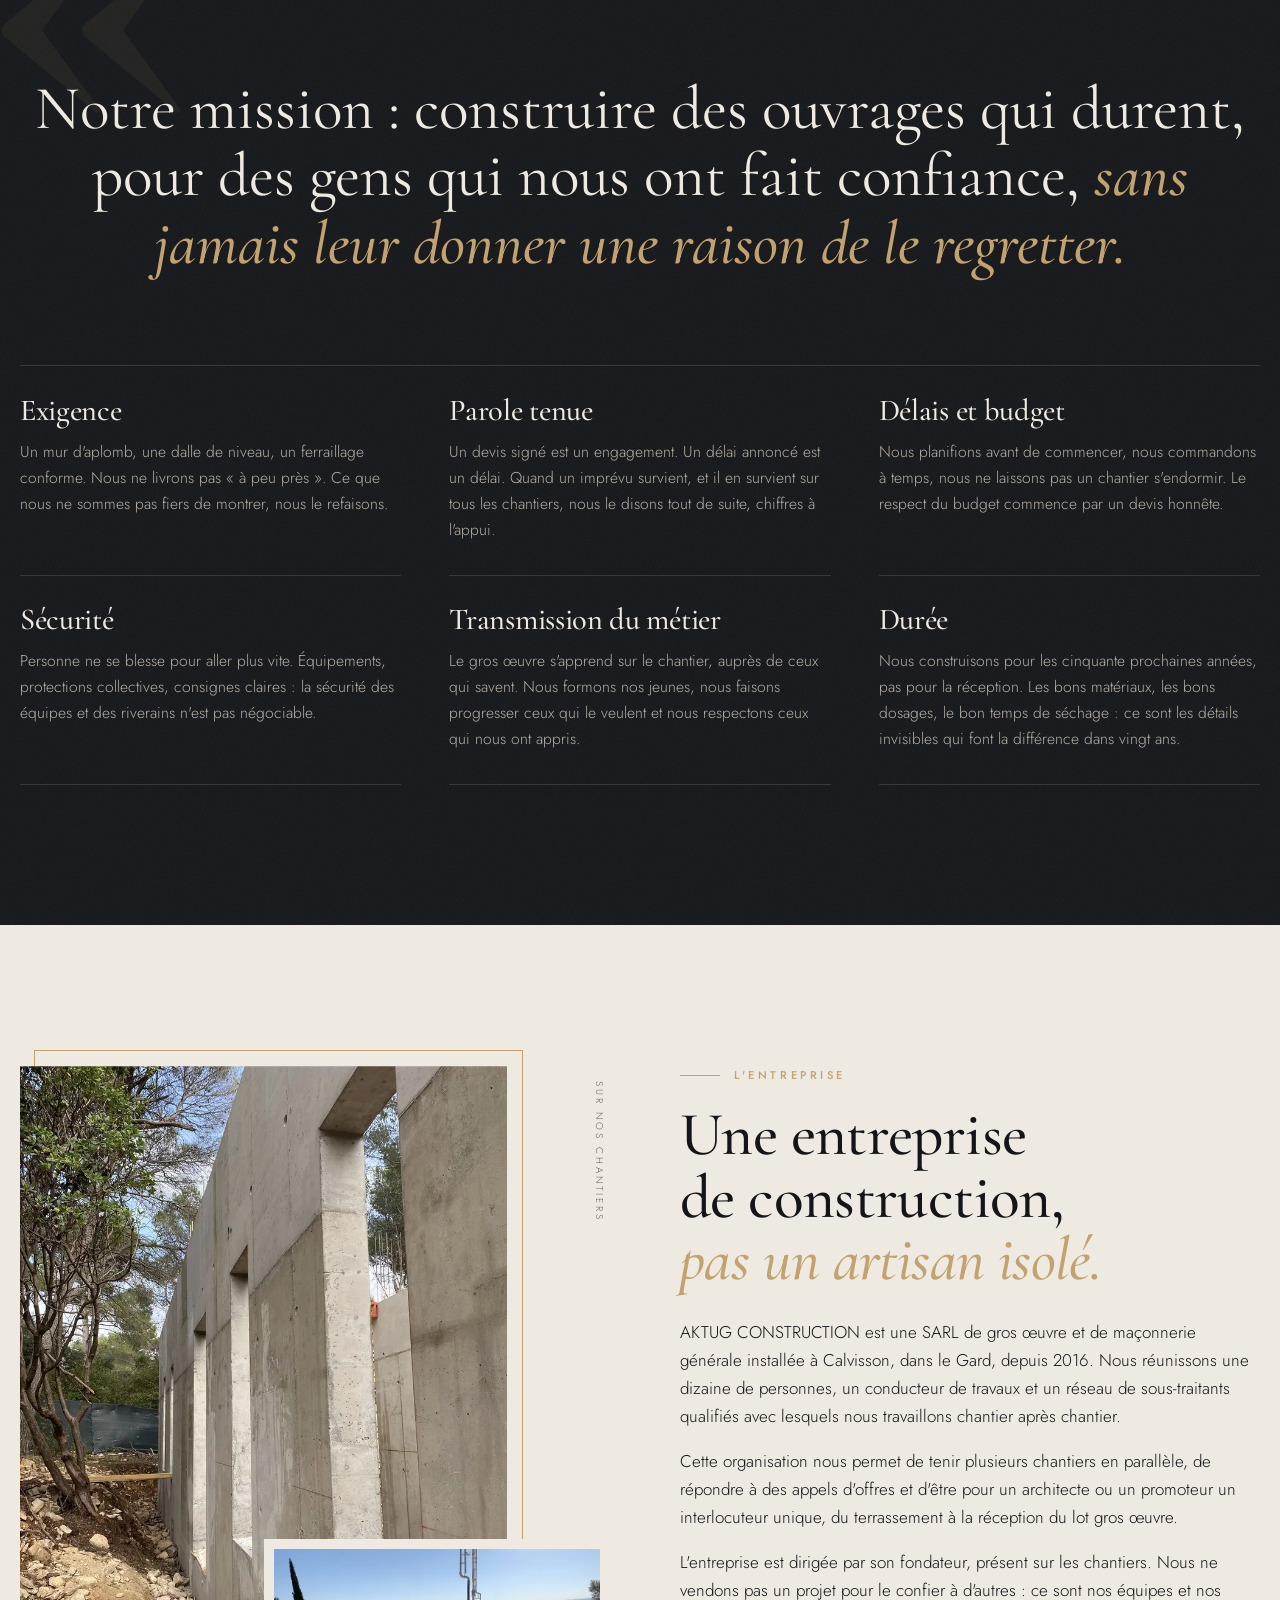
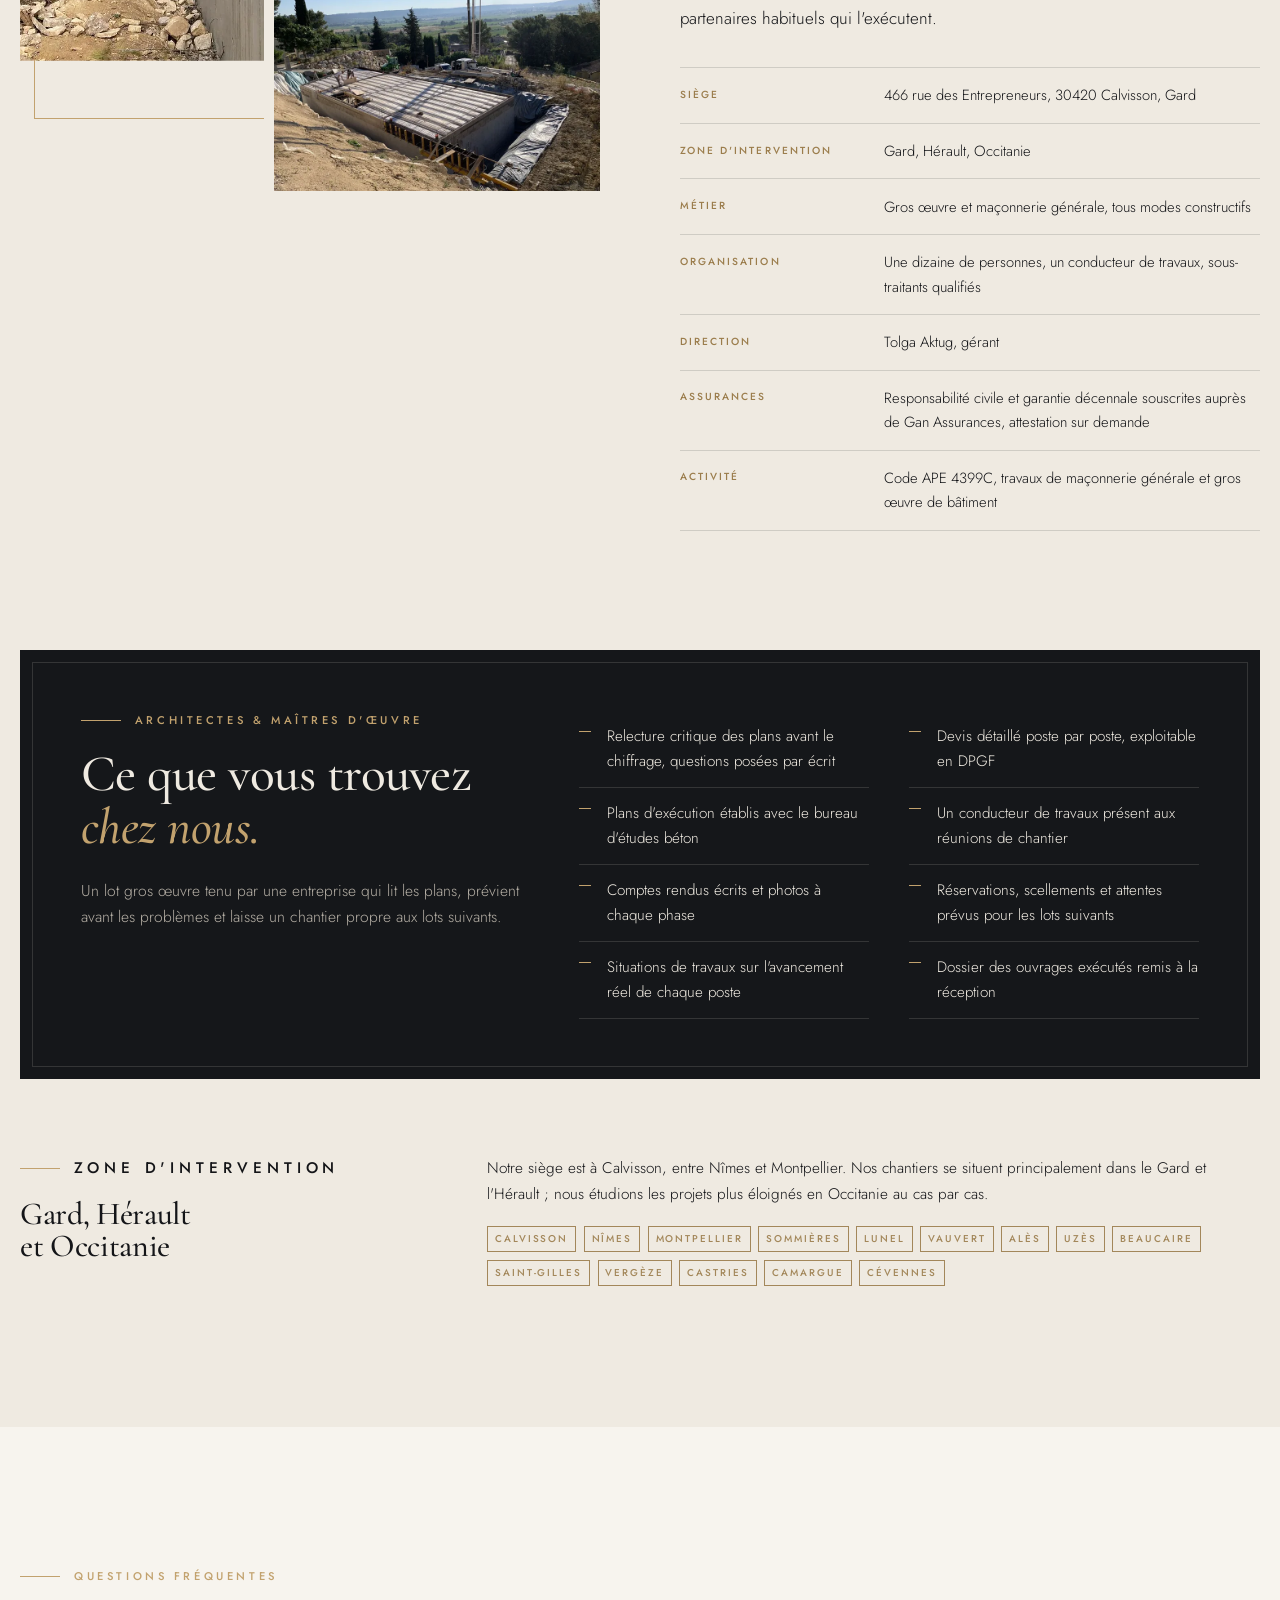
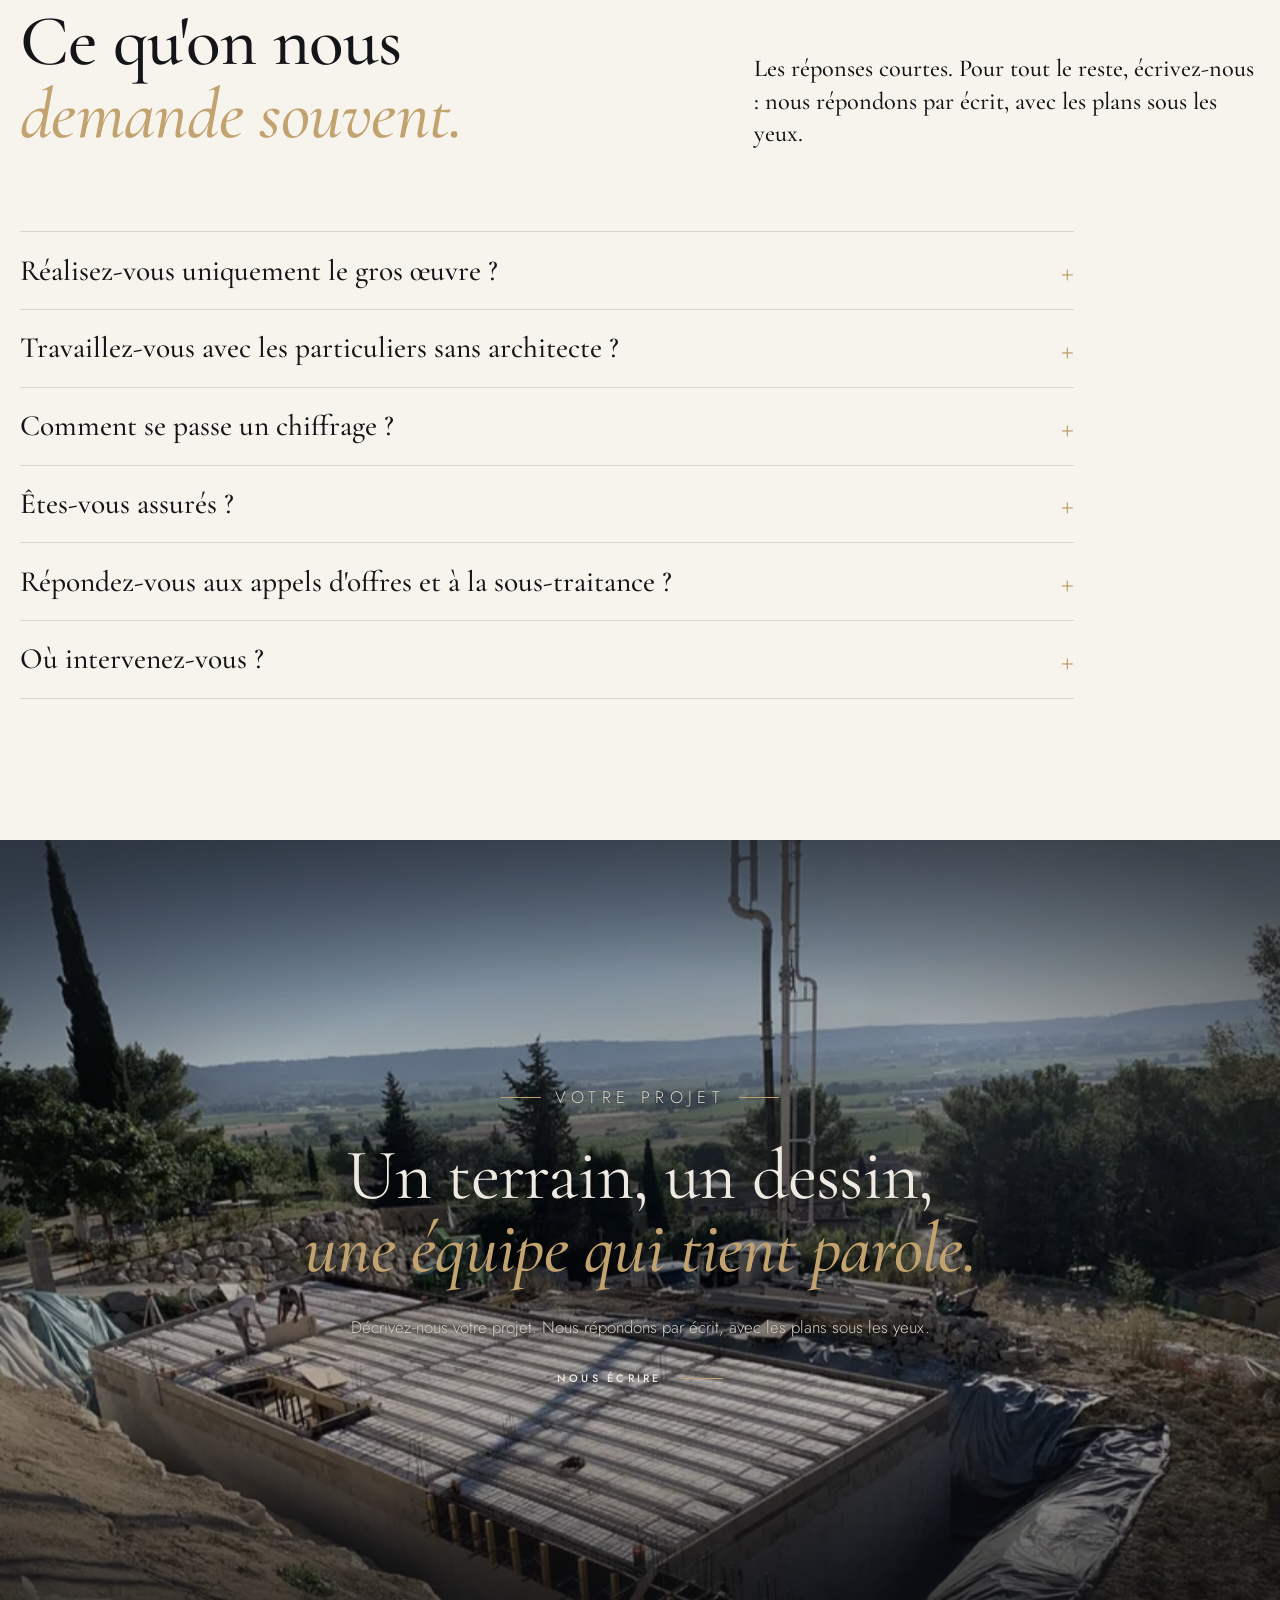
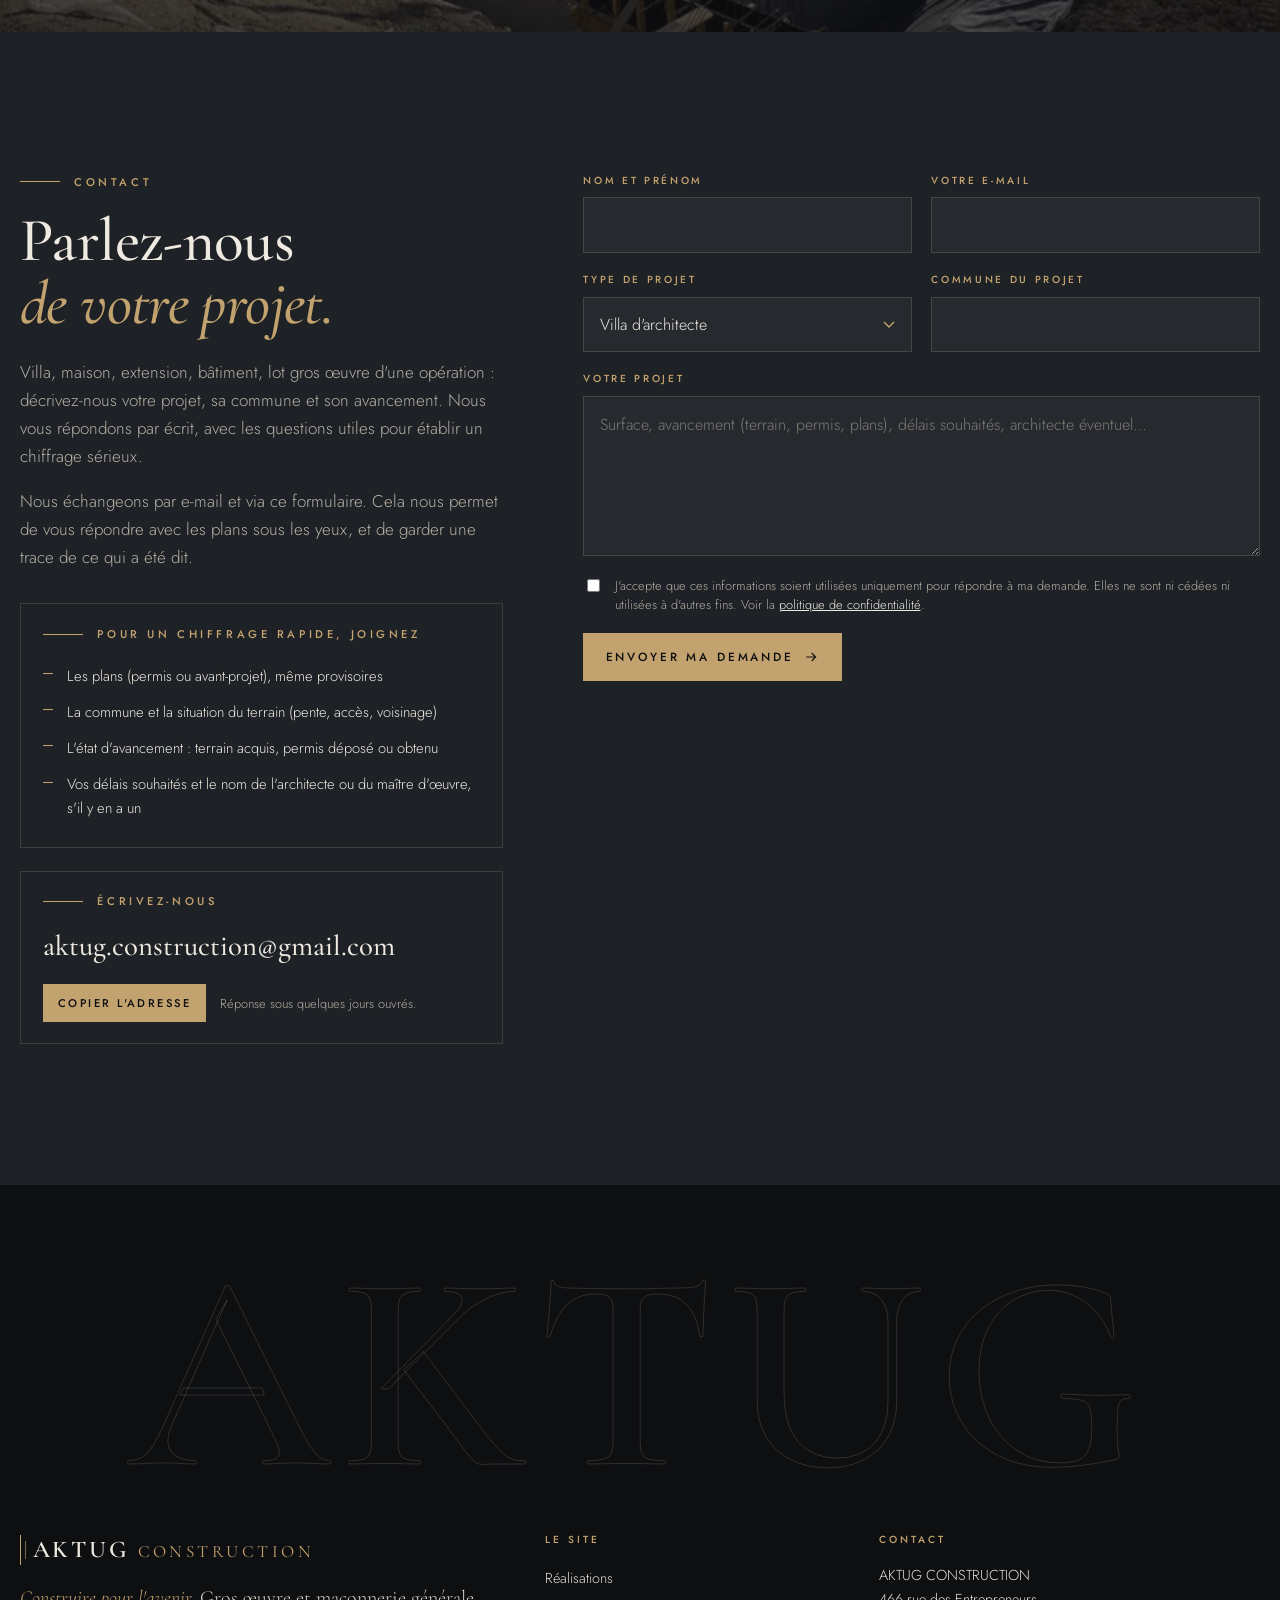
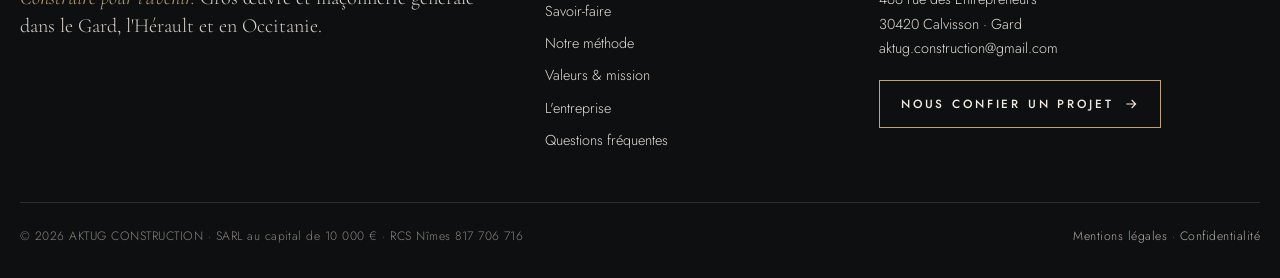
==== commit 19d75abe: "Accueil : villa d'architecte contemporaine méditerranéenne (photo libre de droits Avi Werde, crédité" ====
--- a/index.html
+++ b/index.html
@@ -13,15 +13,15 @@
 <meta property="og:title" content="AKTUG CONSTRUCTION · Gros œuvre et maçonnerie générale">
 <meta property="og:description" content="Nous construisons ce qui porte tout le reste. Villas d'architecte, maisons individuelles, bâtiments. Tous modes constructifs. Calvisson, Gard, Occitanie.">
 <meta property="og:url" content="https://aktug-construction.fr/">
-<meta property="og:image" content="https://aktug-construction.fr/img/hero-villa-piscine-1800.jpg">
+<meta property="og:image" content="https://aktug-construction.fr/img/hero-villa-sud-1800.jpg">
 <meta property="og:image:width" content="1800">
-<meta property="og:image:height" content="1350">
+<meta property="og:image:height" content="1200">
 <meta name="twitter:card" content="summary_large_image">
 <link rel="icon" href="favicon.svg" type="image/svg+xml">
 <link rel="apple-touch-icon" href="apple-touch-icon.png">
 <link rel="preload" href="fonts/CormorantGaramond.woff2" as="font" type="font/woff2" crossorigin>
 <link rel="preload" href="fonts/Jost.woff2" as="font" type="font/woff2" crossorigin>
-<link rel="preload" as="image" imagesrcset="img/hero-villa-piscine-1000.webp 1000w, img/hero-villa-piscine-1800.webp 1800w, img/hero-villa-piscine-2400.webp 2400w" imagesizes="100vw" type="image/webp">
+<link rel="preload" as="image" imagesrcset="img/hero-villa-sud-1000.webp 1000w, img/hero-villa-sud-1800.webp 1800w, img/hero-villa-sud-2400.webp 2400w" imagesizes="100vw" type="image/webp">
 <link rel="stylesheet" href="assets/site.css">
 <script type="application/ld+json">
 {
@@ -32,7 +32,7 @@
  "legalName": "SARL AKTUG CONSTRUCTION",
  "url": "https://aktug-construction.fr/",
  "logo": "https://aktug-construction.fr/apple-touch-icon.png",
- "image": "https://aktug-construction.fr/img/hero-villa-piscine-1800.jpg",
+ "image": "https://aktug-construction.fr/img/hero-villa-sud-1800.jpg",
  "description": "Entreprise de gros œuvre et de maçonnerie générale à Calvisson (Gard). Villas d'architecte, maisons individuelles, logements collectifs, rénovation lourde. Tous modes constructifs. Gard, Hérault, Occitanie.",
  "email": "aktug.construction@gmail.com",
  "foundingDate": "2016",
@@ -179,7 +179,7 @@
 <main id="contenu">
   <!-- ===== ACCUEIL ===== -->
   <section class="hero" id="accueil" style="padding:0">
-    <picture><source type="image/webp" srcset="img/hero-villa-piscine-1000.webp 1000w, img/hero-villa-piscine-1800.webp 1800w, img/hero-villa-piscine-2400.webp 2400w" sizes="100vw"><img src="img/hero-villa-piscine-2400.jpg" srcset="img/hero-villa-piscine-1000.jpg 1000w, img/hero-villa-piscine-1800.jpg 1800w, img/hero-villa-piscine-2400.jpg 2400w" sizes="100vw" width="2400" height="1800" alt="Villa d&#x27;architecte à toit-terrasse avec piscine réalisée par AKTUG CONSTRUCTION dans le Gard" loading="eager" fetchpriority="high"></picture>
+    <picture><source type="image/webp" srcset="img/hero-villa-sud-1000.webp 1000w, img/hero-villa-sud-1800.webp 1800w, img/hero-villa-sud-2400.webp 2400w" sizes="100vw"><img src="img/hero-villa-sud-2400.jpg" srcset="img/hero-villa-sud-1000.jpg 1000w, img/hero-villa-sud-1800.jpg 1800w, img/hero-villa-sud-2400.jpg 2400w" sizes="100vw" width="2400" height="1600" alt="Villa d&#x27;architecte contemporaine du Sud, volumes blancs, sous-face en bois et piscine à débordement, image d&#x27;ambiance" loading="eager" fetchpriority="high"></picture>
     <span class="scroll-cue" aria-hidden="true">Défiler</span>
     <div class="wrap">
       <p class="eyebrow eyebrow--c">Gros œuvre · Calvisson, Gard · Occitanie</p>
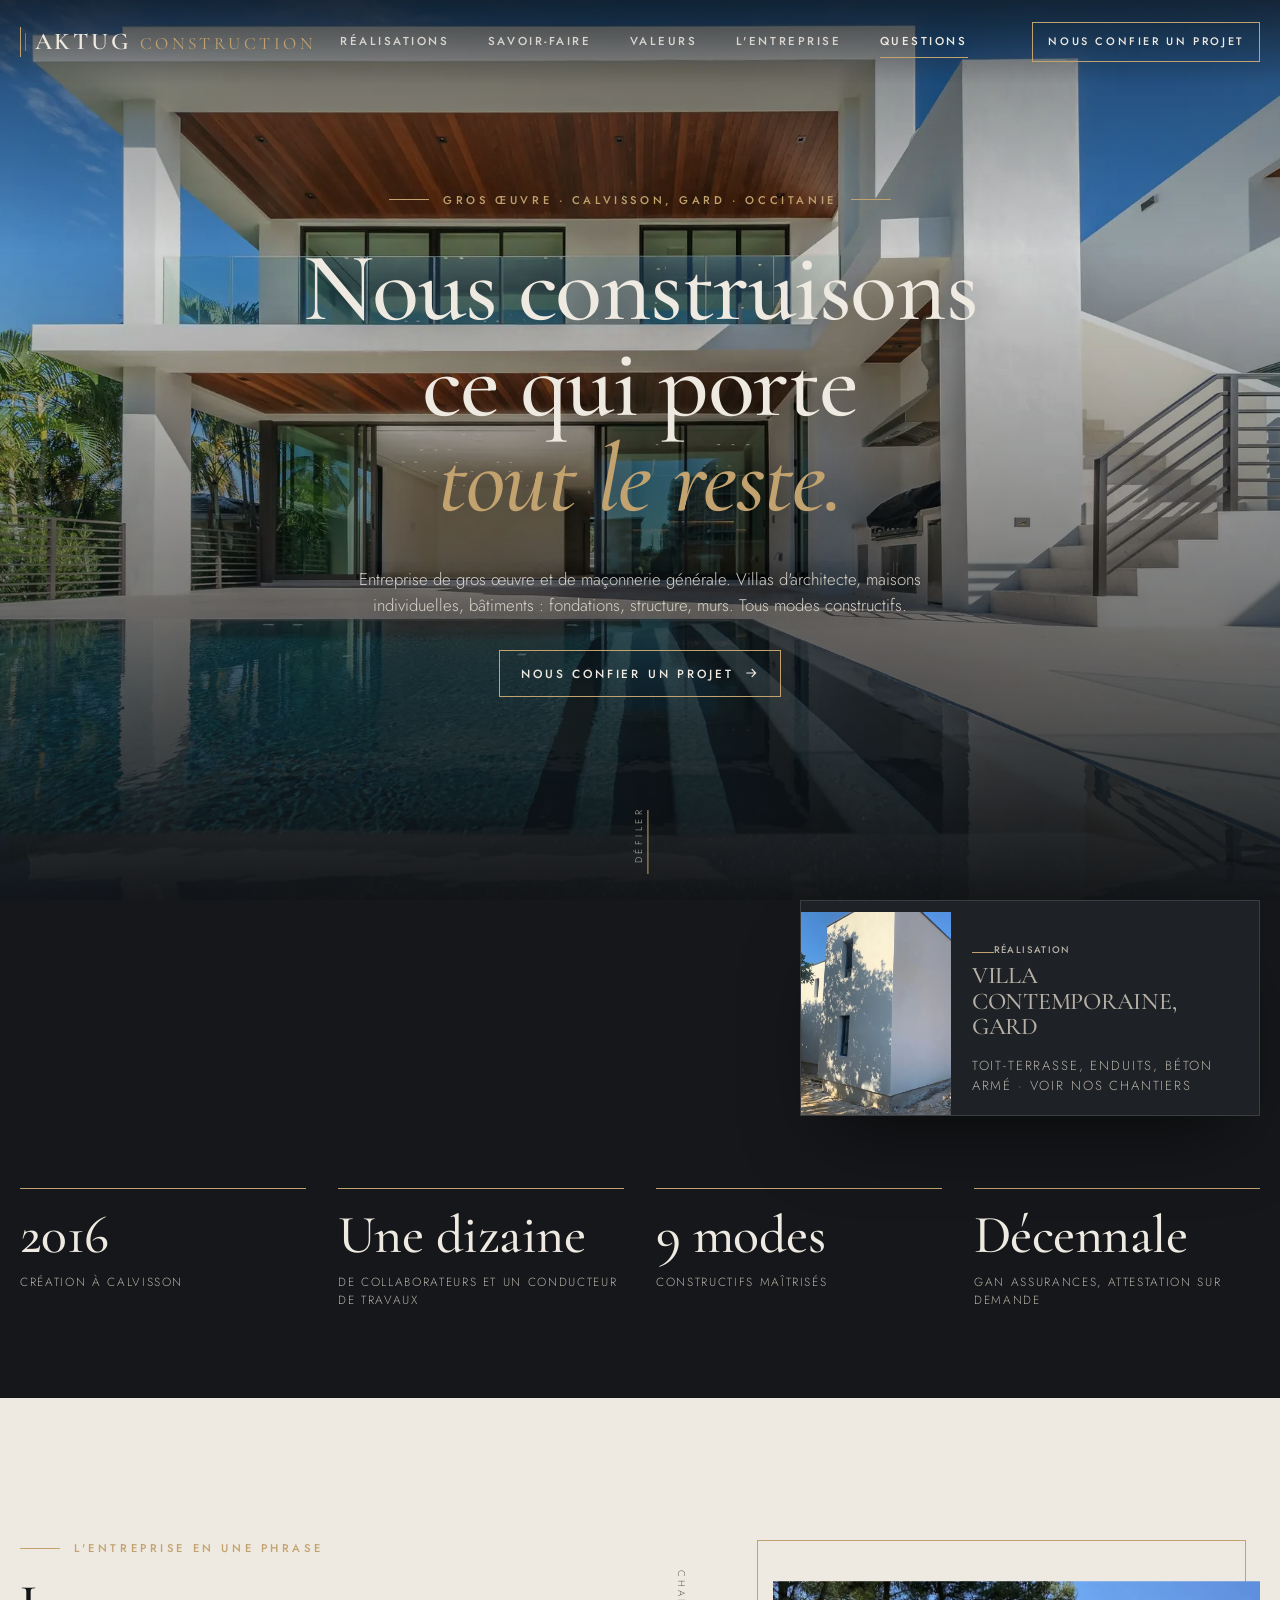
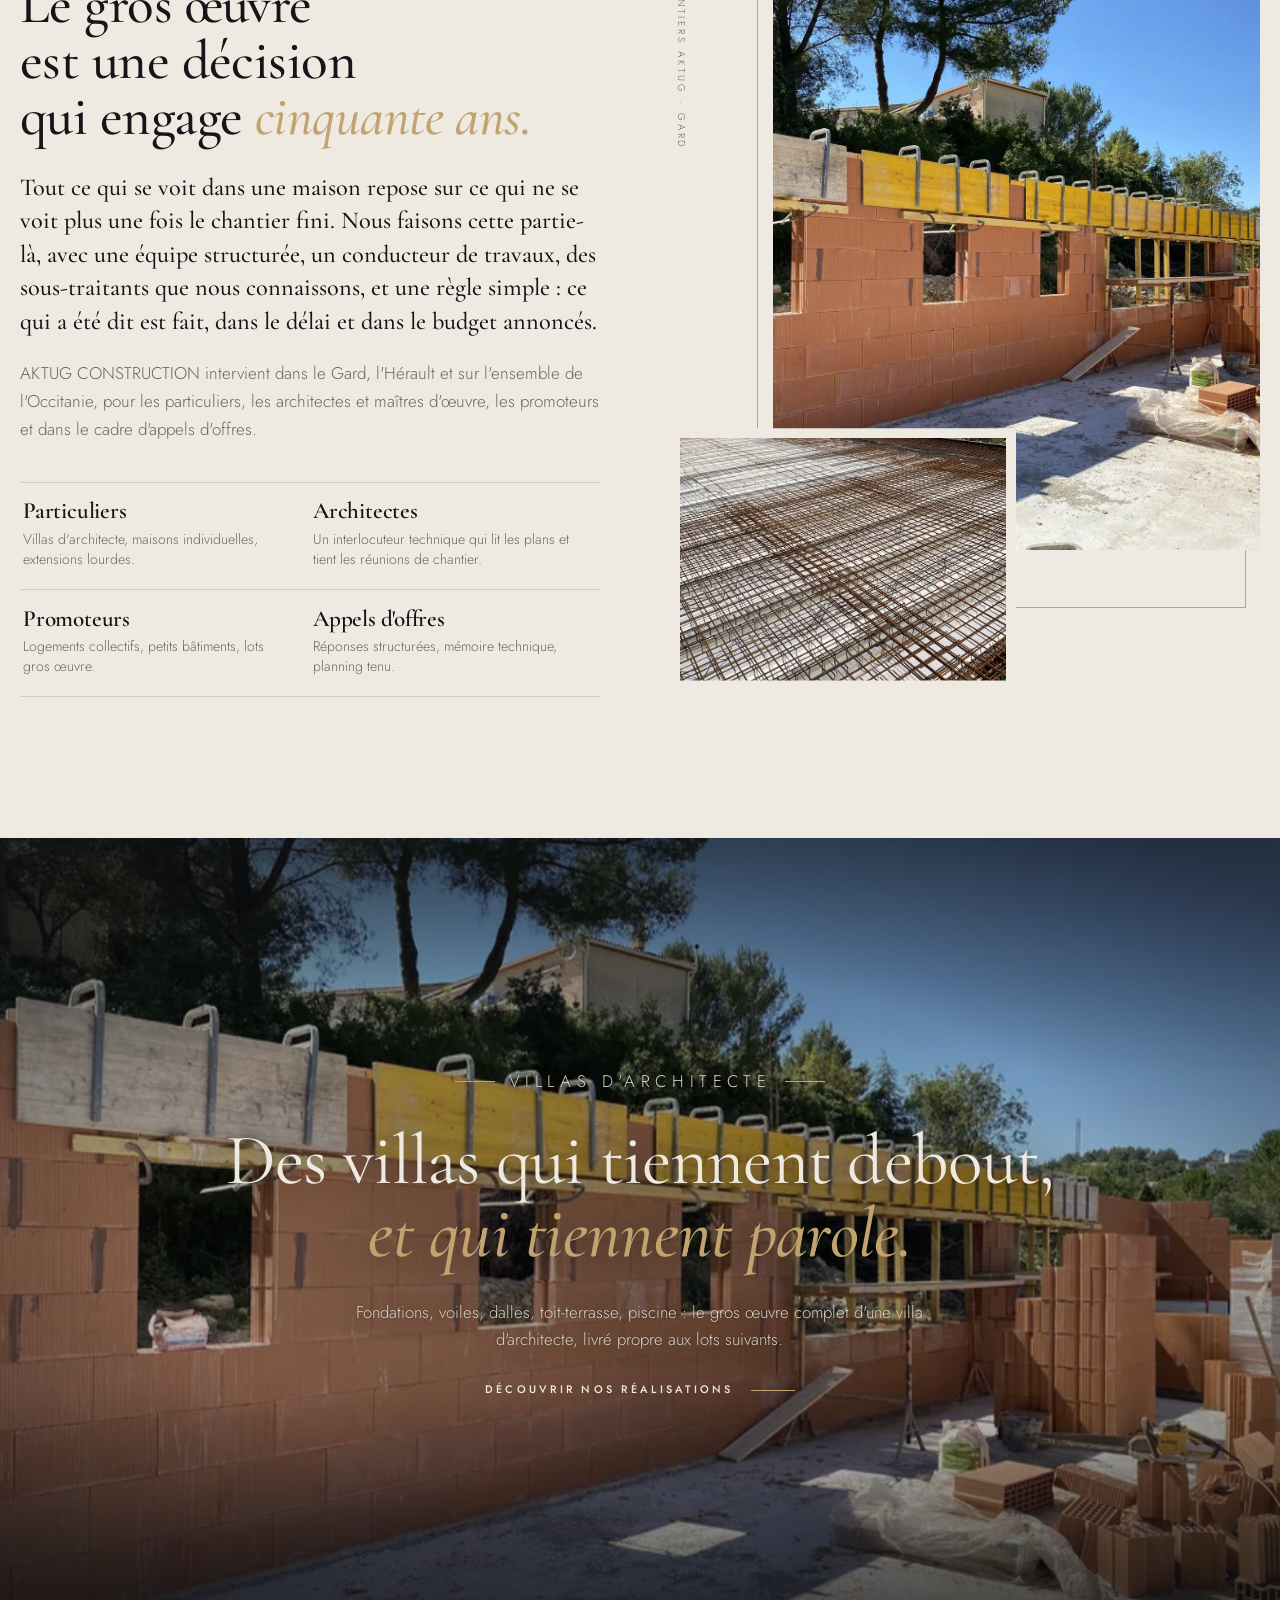
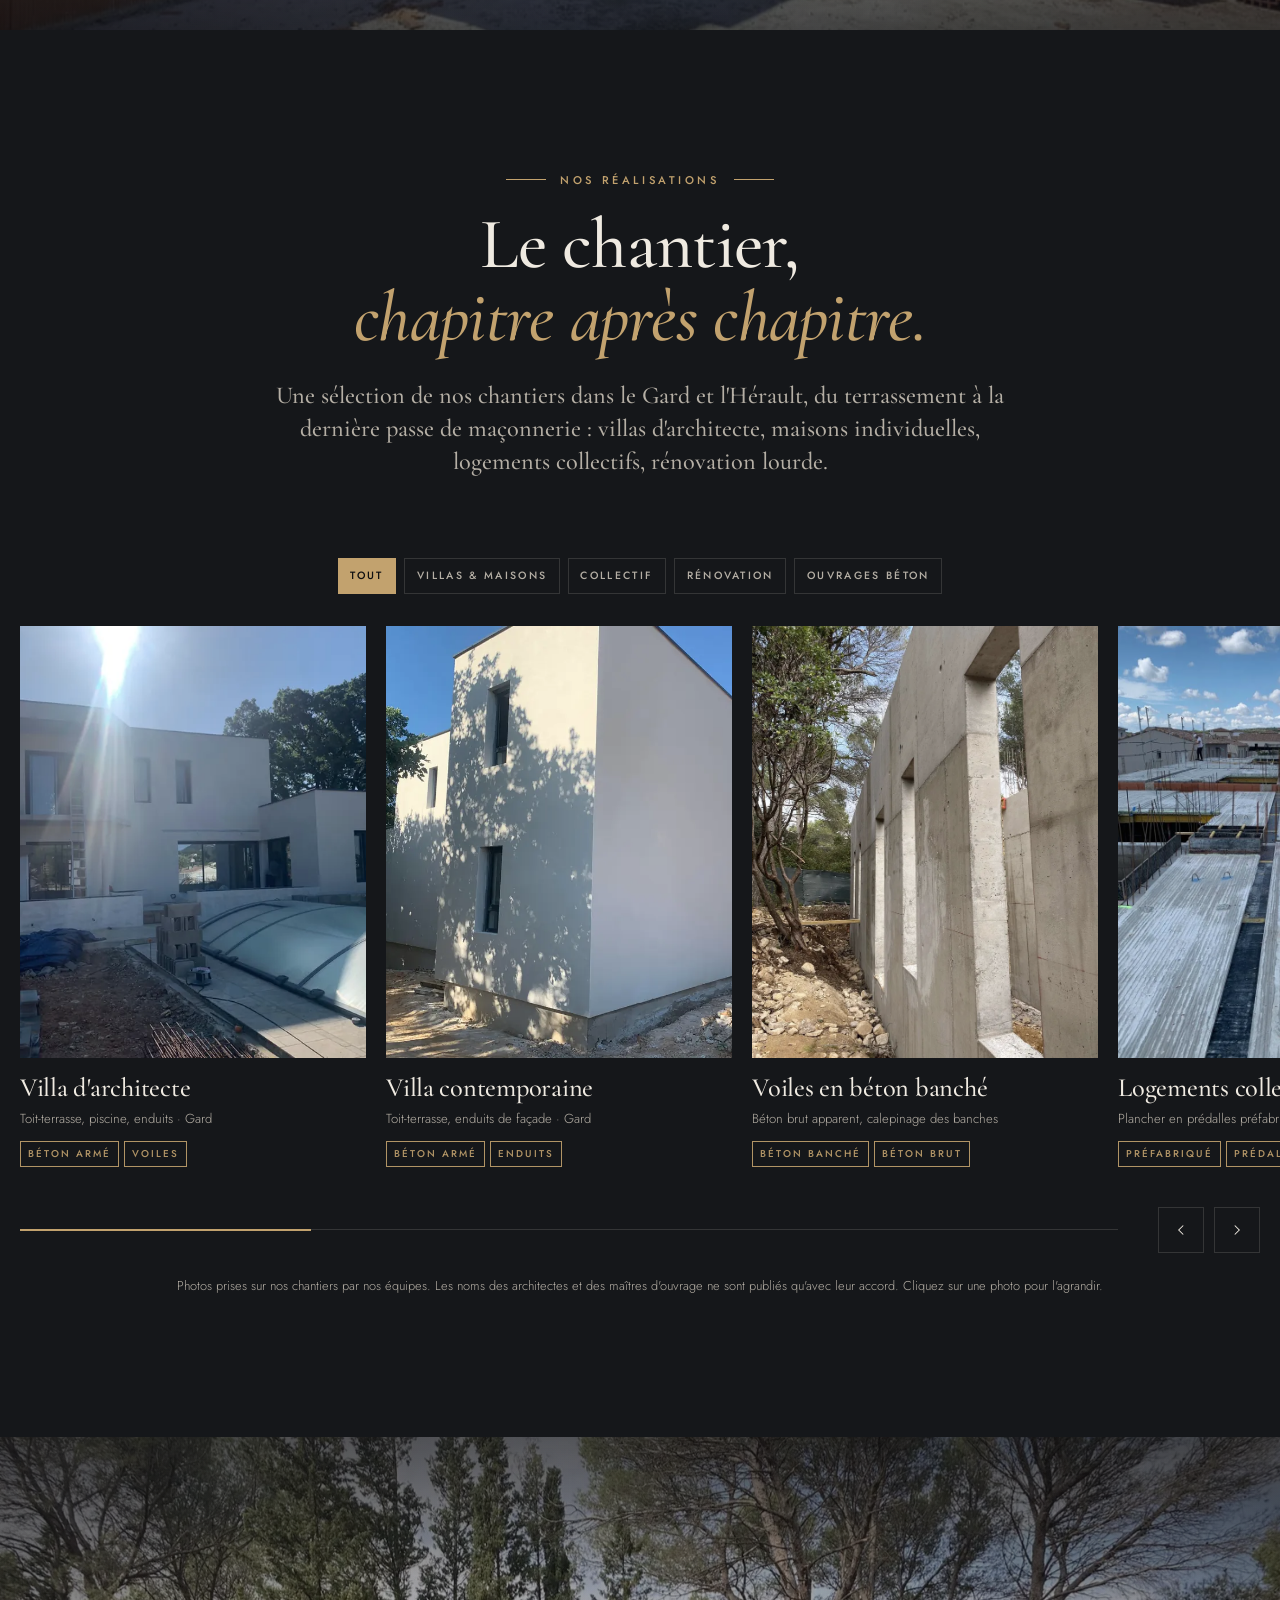
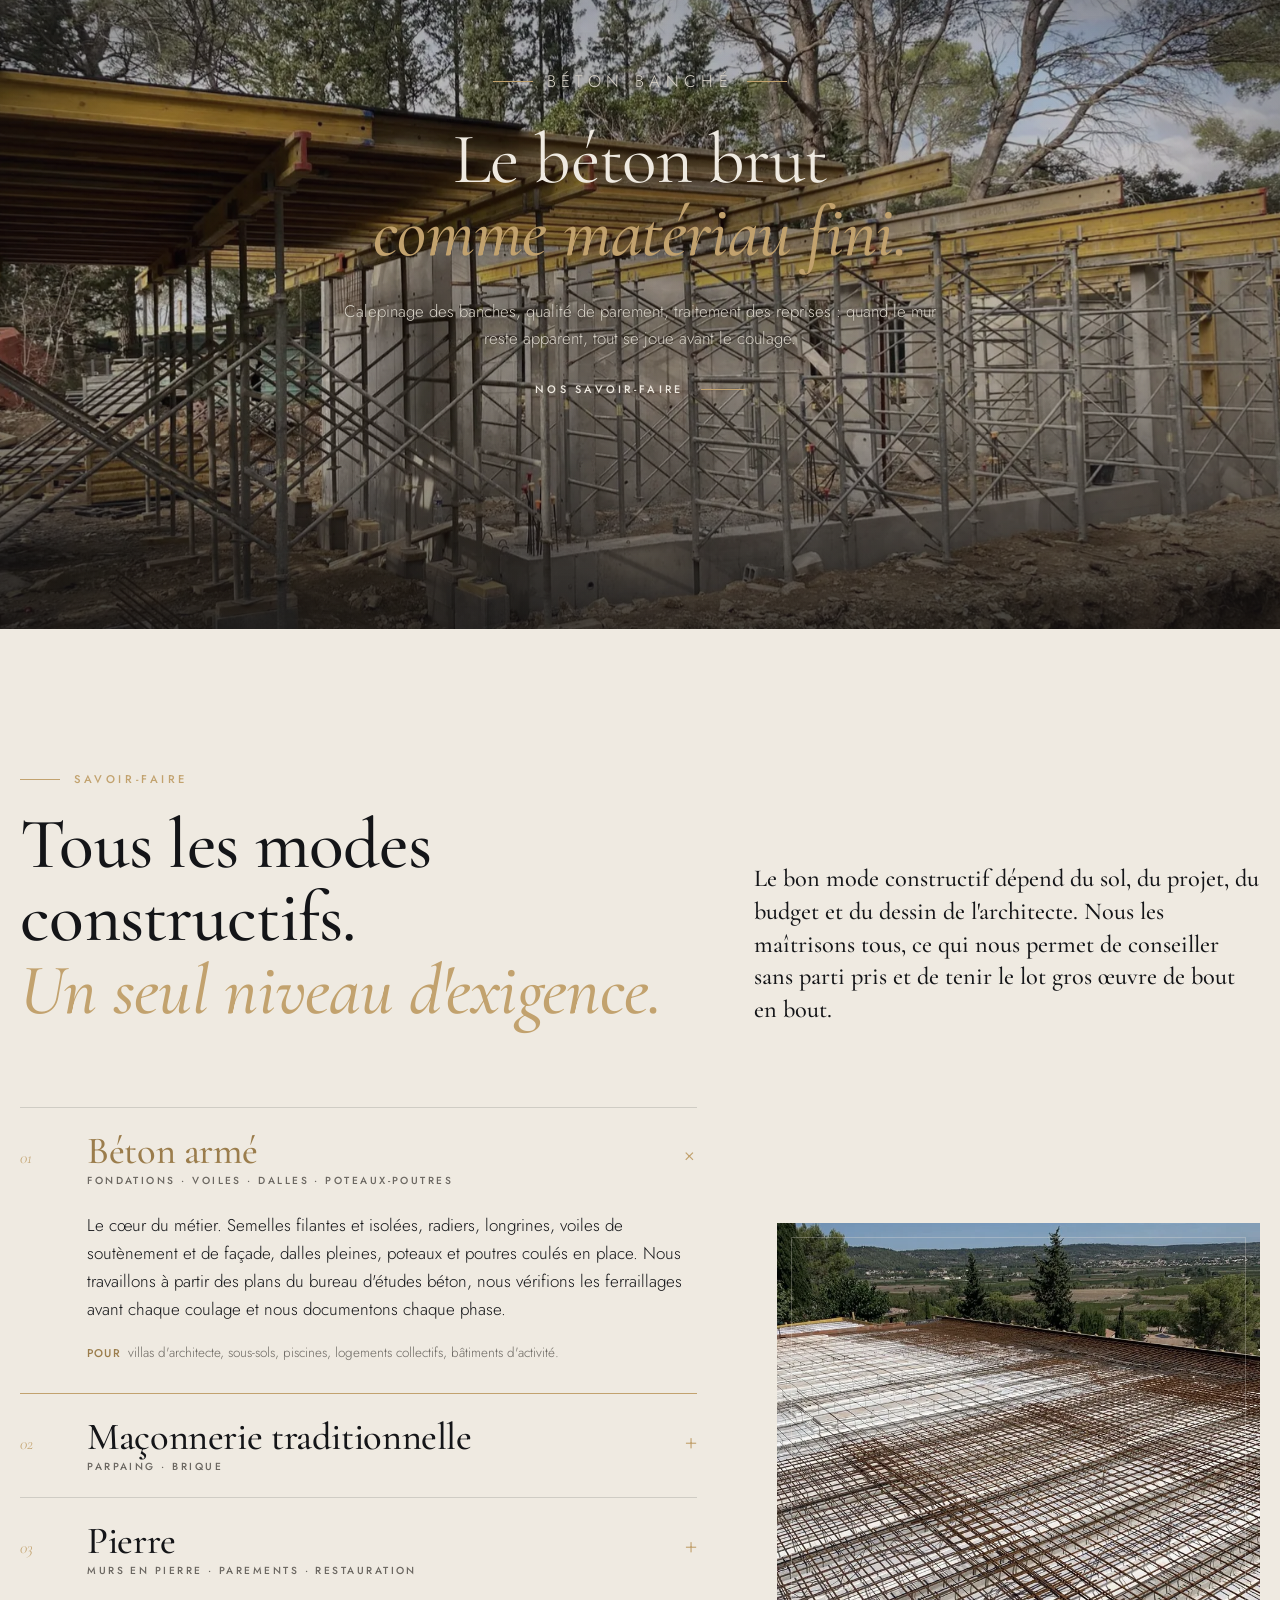
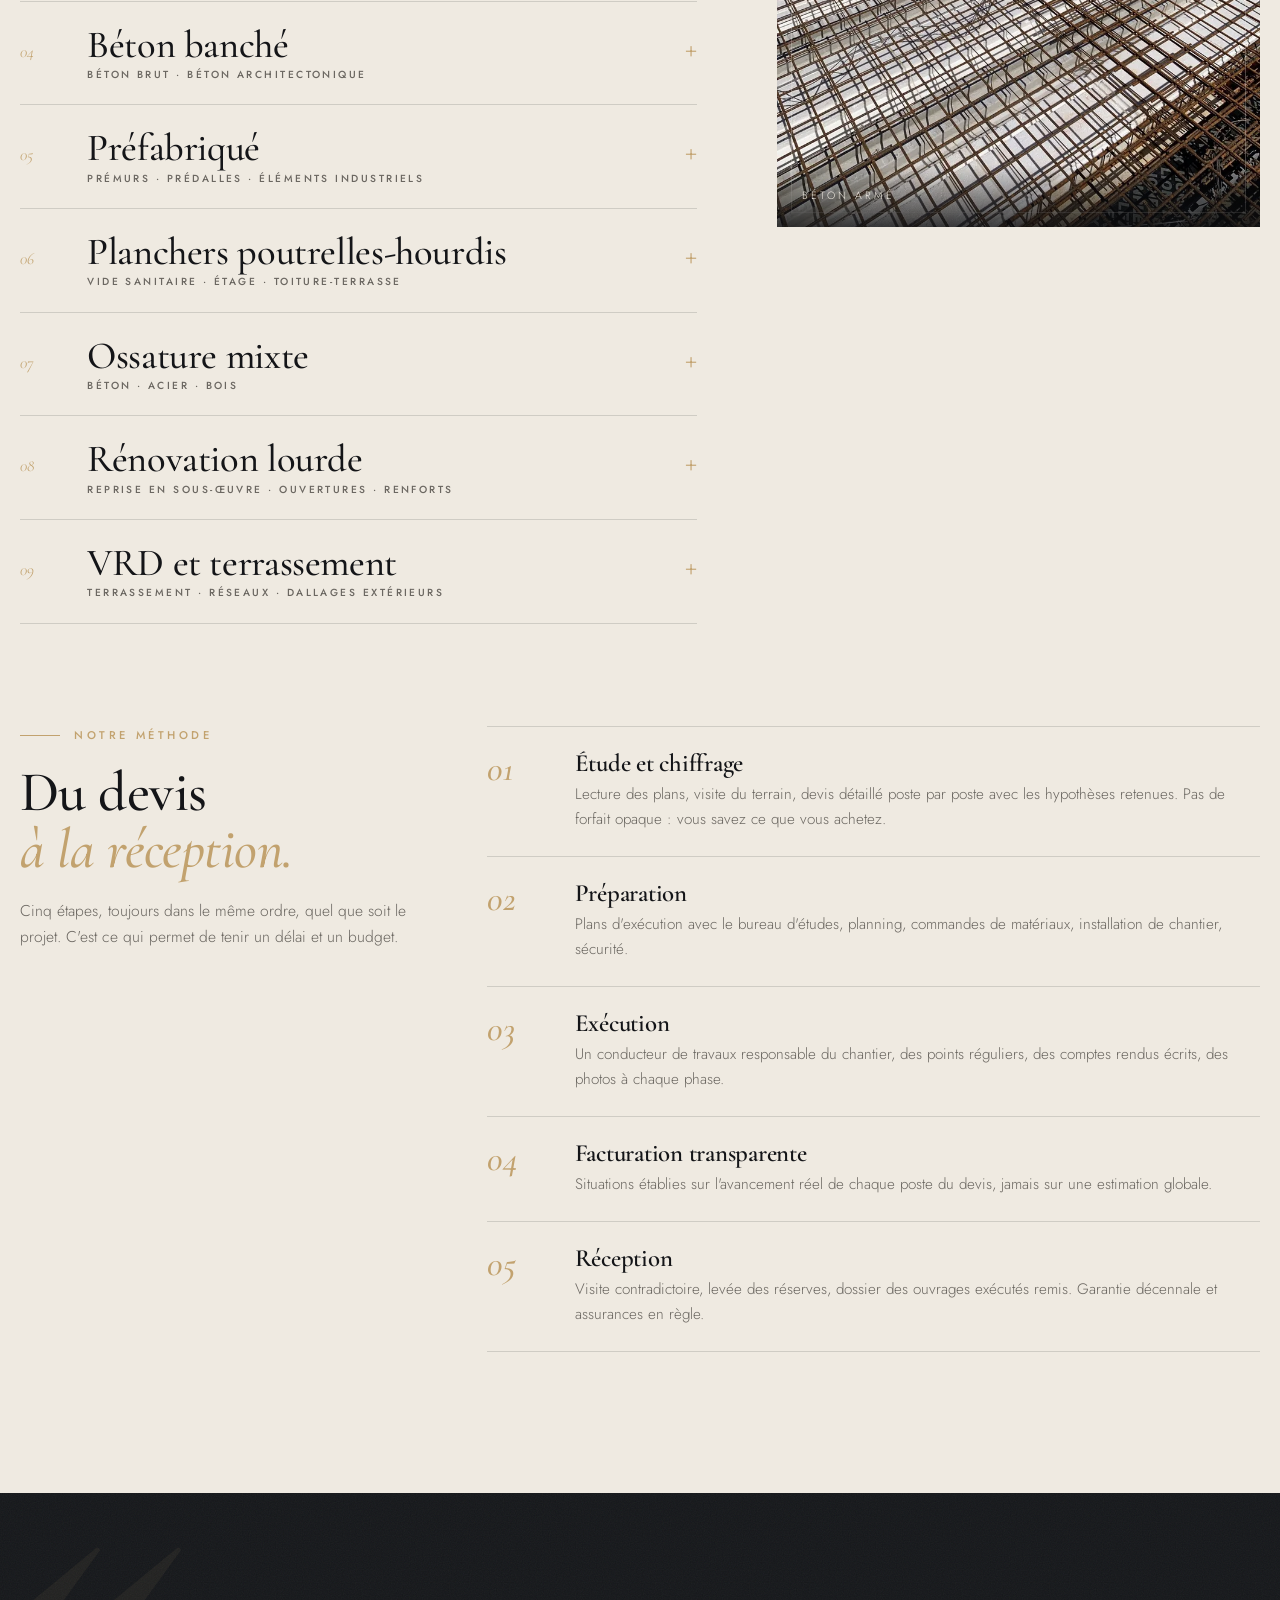
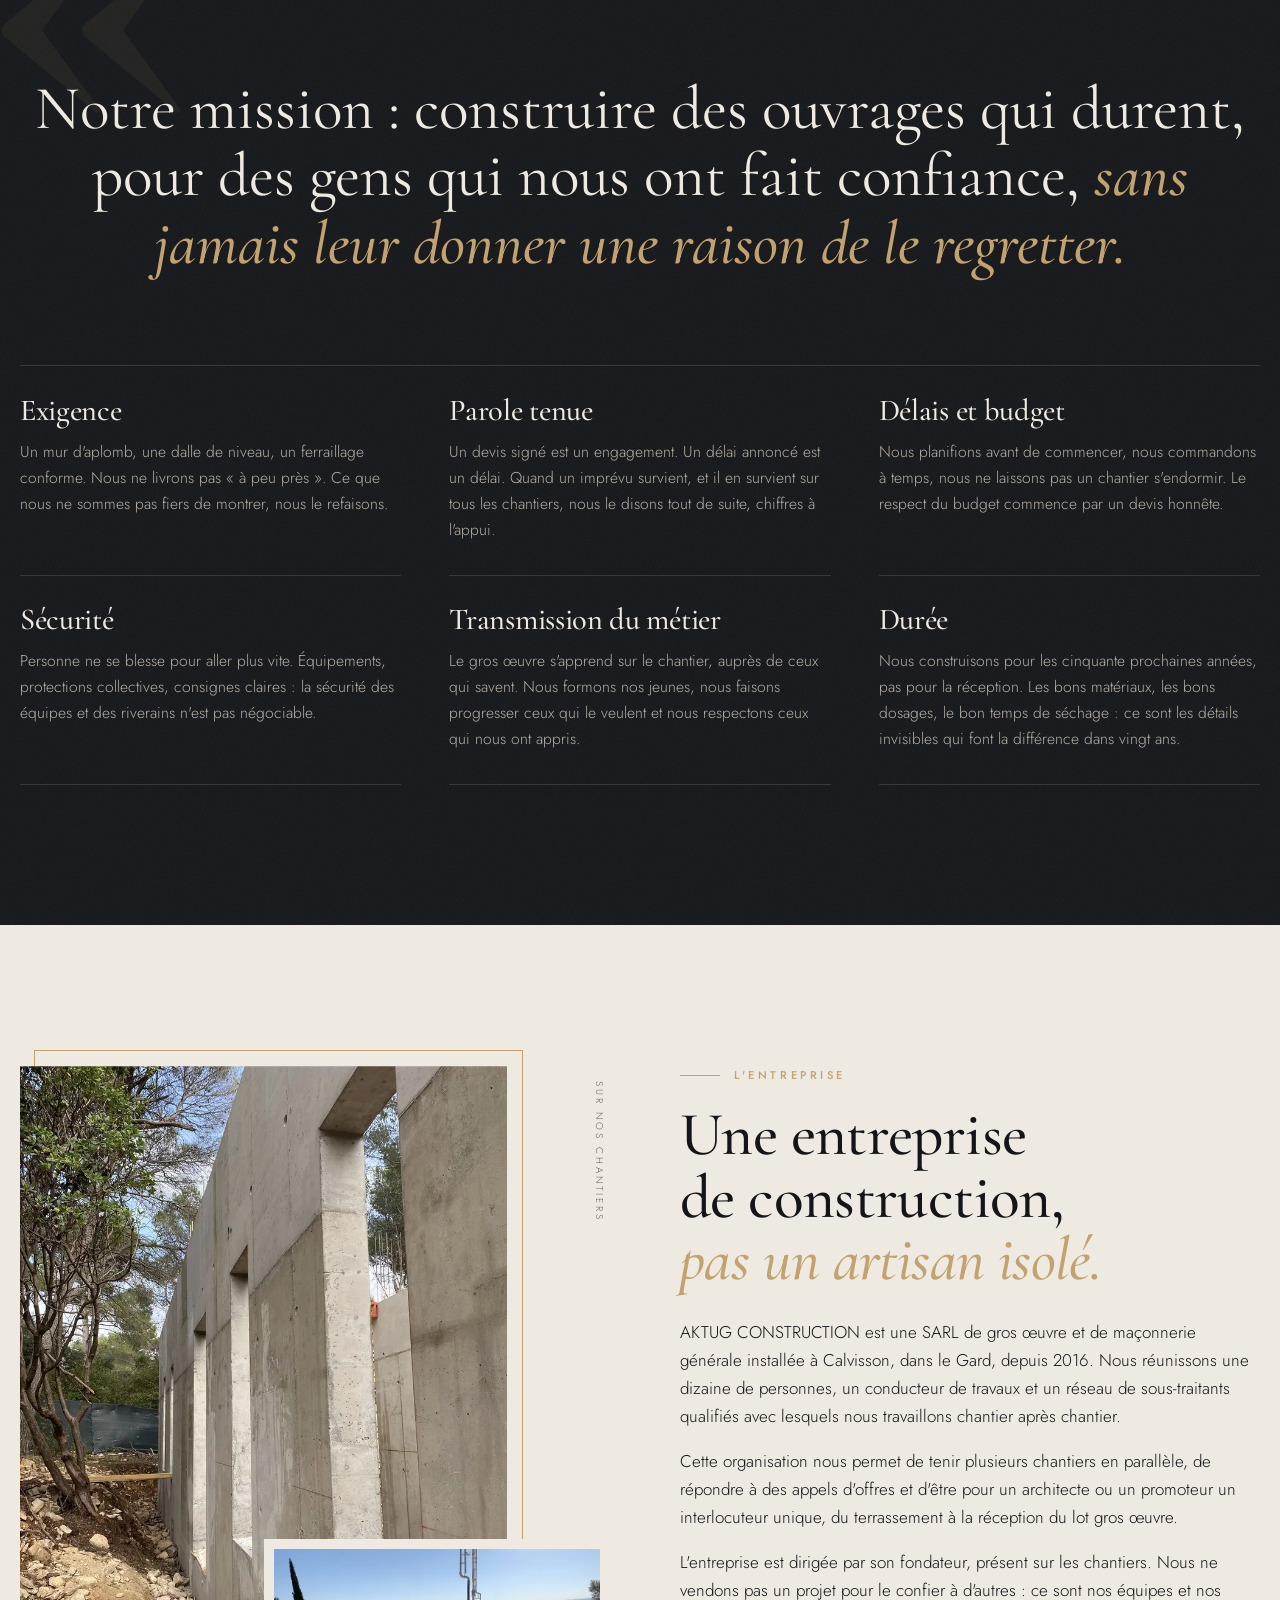
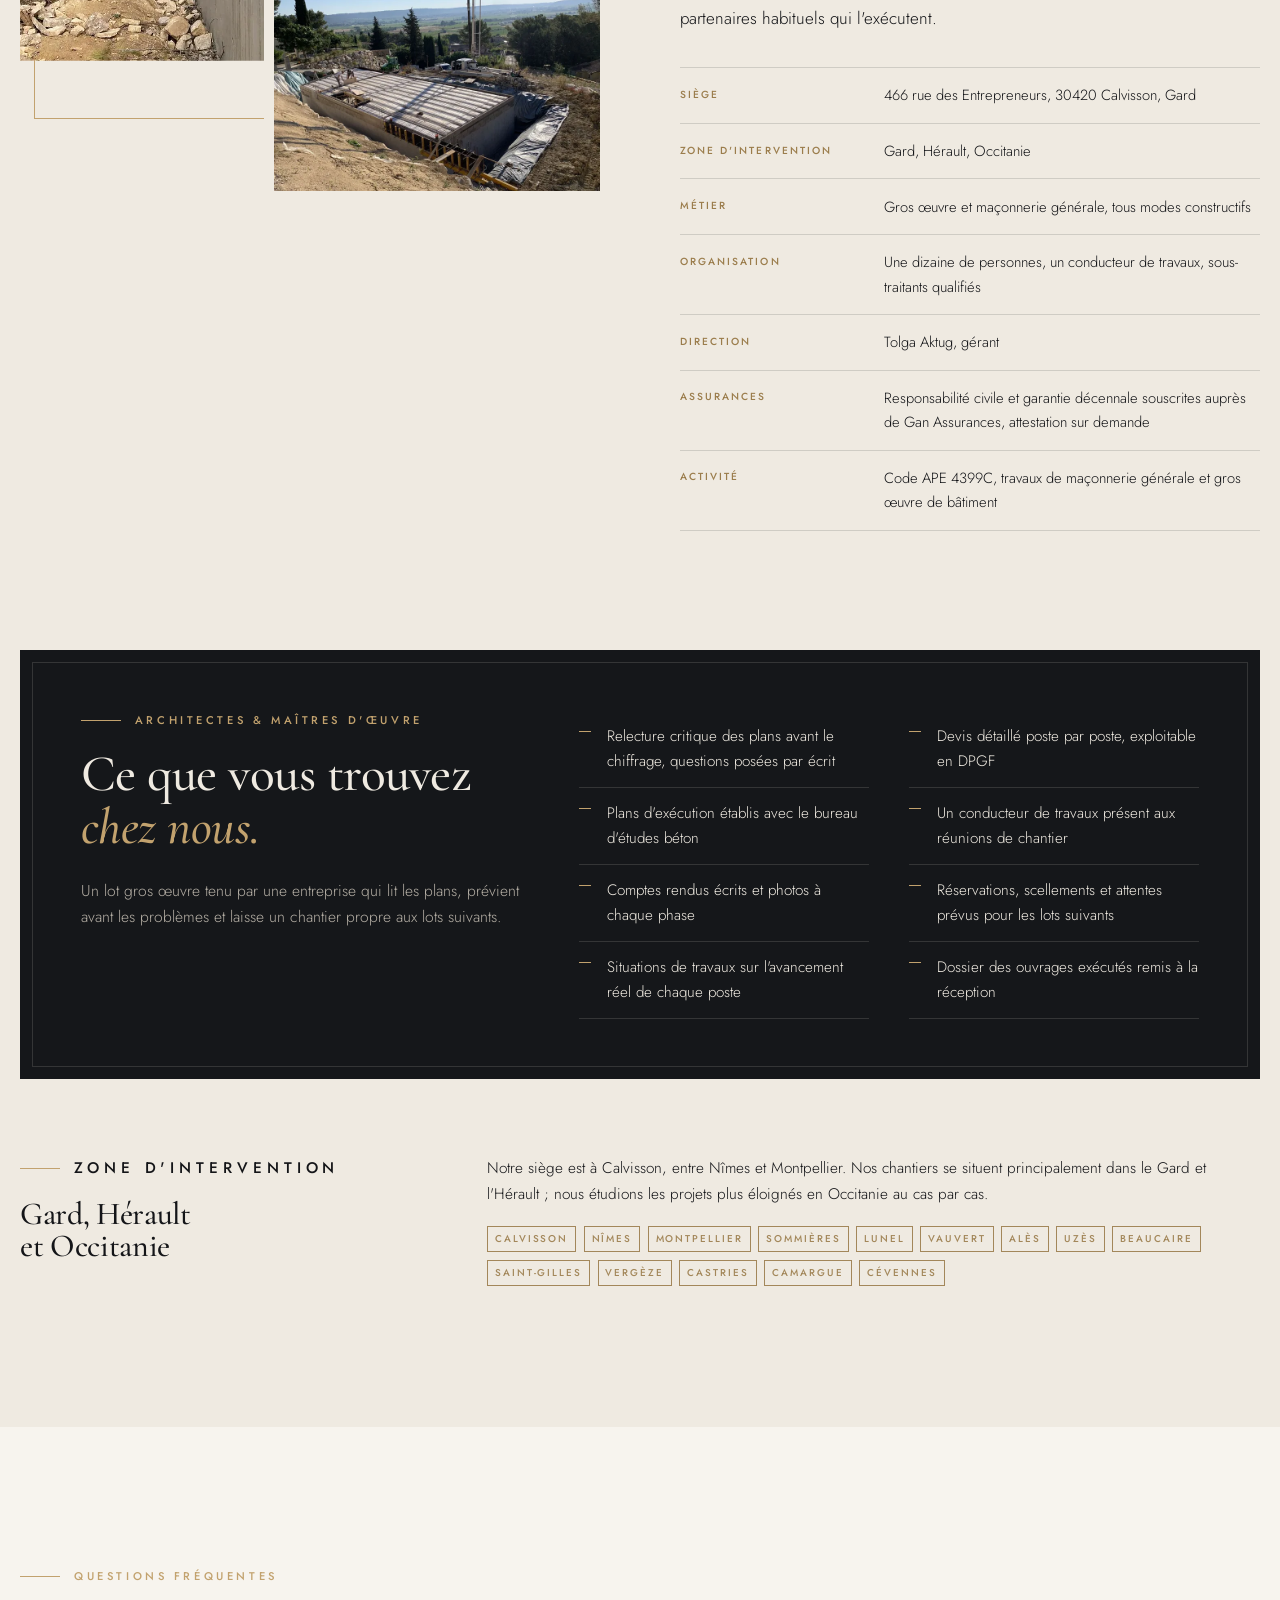
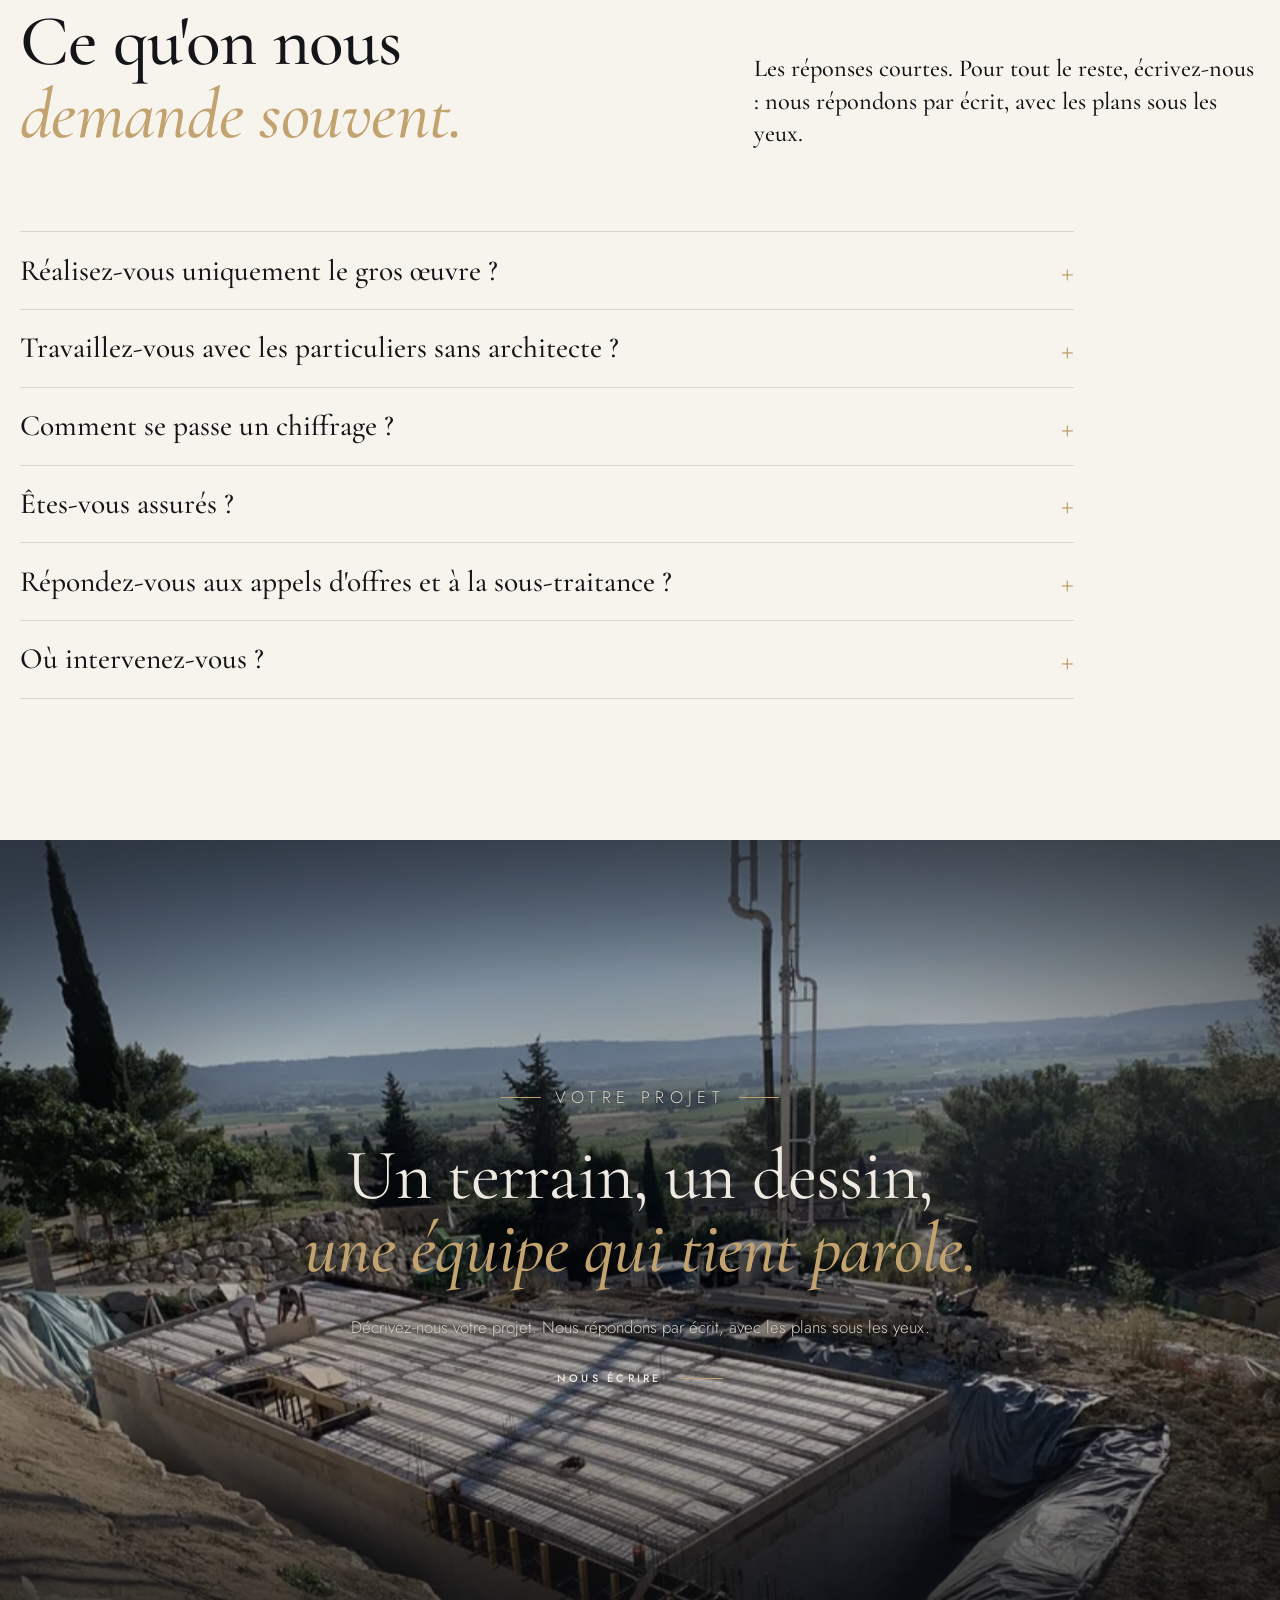
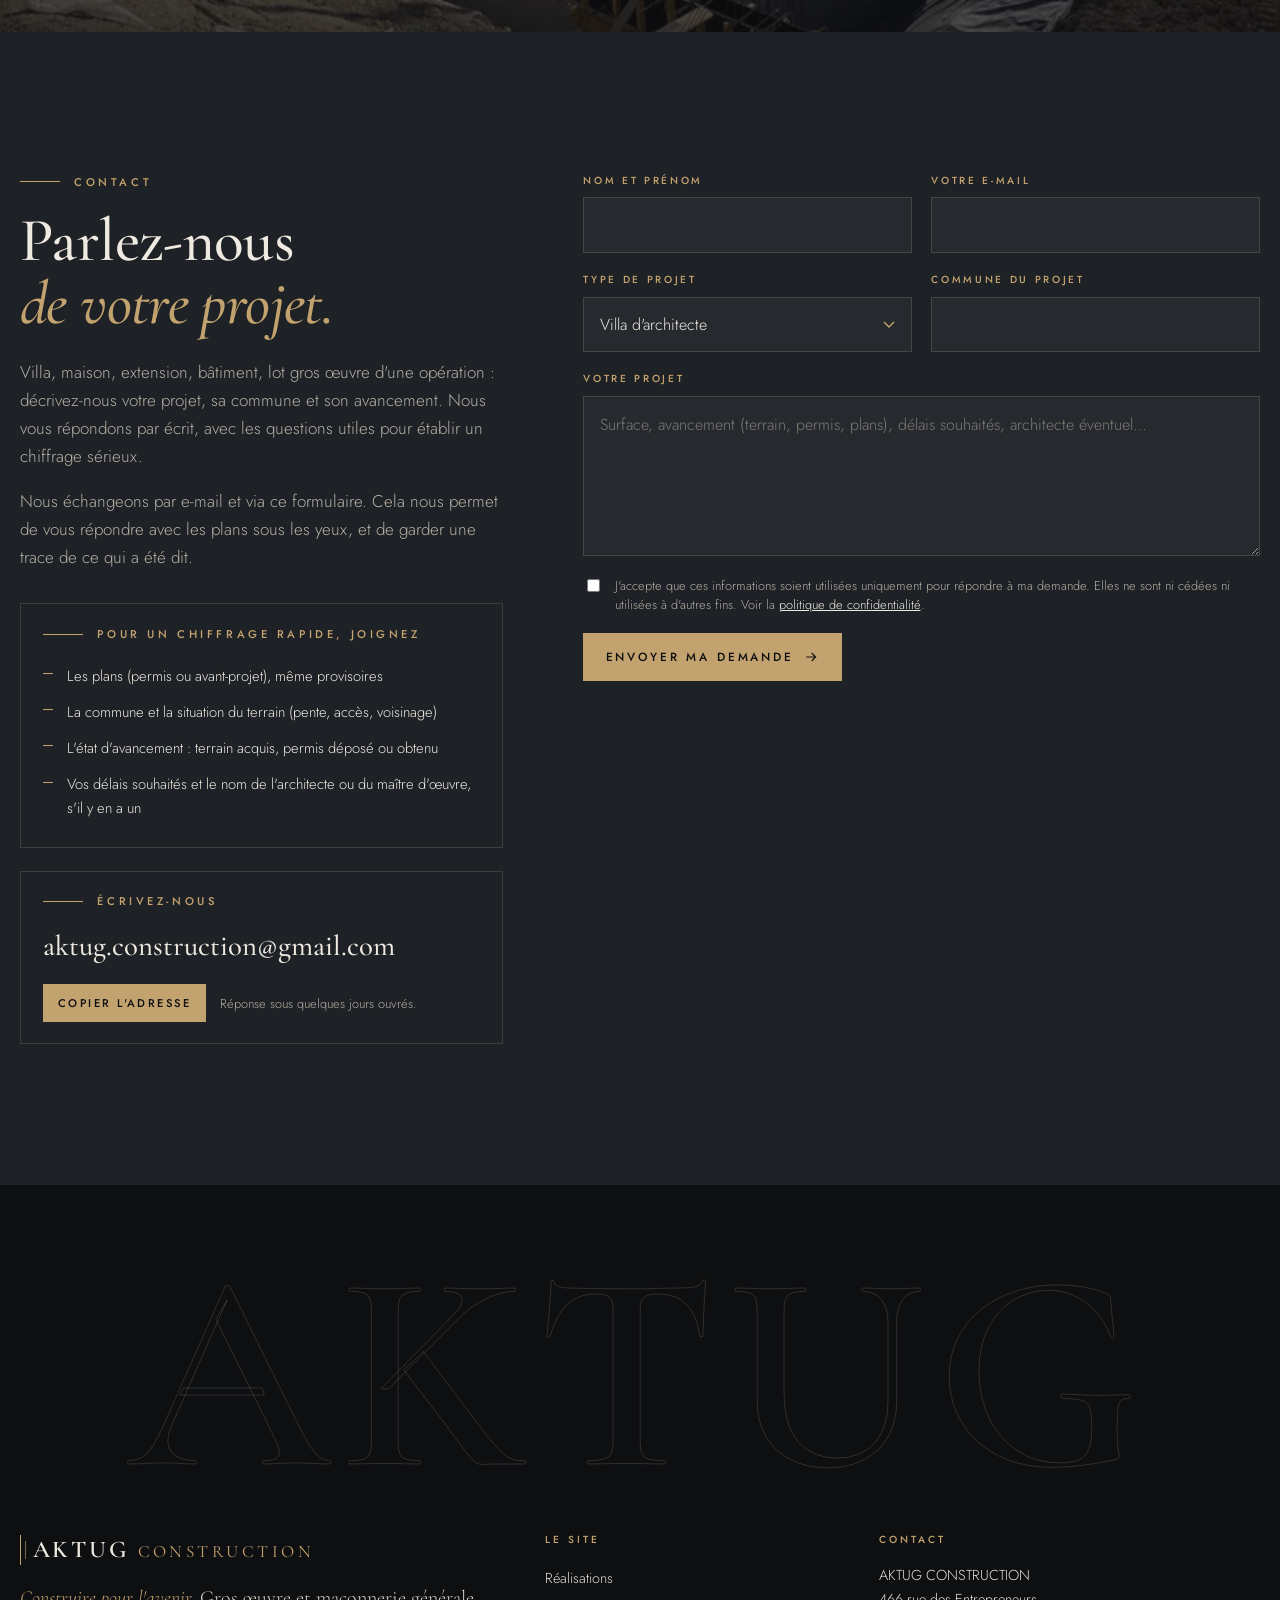
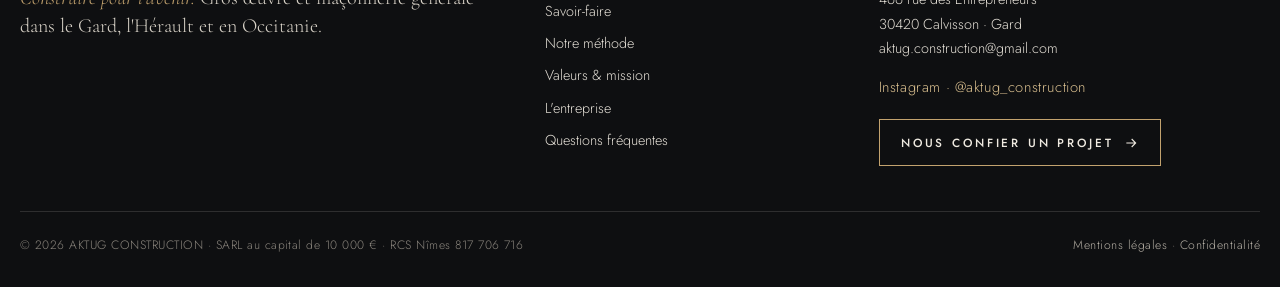
==== commit 46717209: "Pied de page : lien Instagram @aktug_construction + sameAs dans les données structurées Co-Authored-" ====
--- a/index.html
+++ b/index.html
@@ -82,7 +82,9 @@
   "VRD",
   "Terrassement"
  ],
- "sameAs": []
+ "sameAs": [
+  "https://www.instagram.com/aktug_construction/"
+ ]
 }
 </script>
 <script type="application/ld+json">
@@ -571,6 +573,7 @@
       <div>
         <h4>Contact</h4>
         <address>AKTUG CONSTRUCTION <br>466 rue des Entrepreneurs <br>30420 Calvisson · Gard <br><a href="mailto:aktug.construction@gmail.com">aktug.construction@gmail.com</a></address>
+        <p class="social"><a href="https://www.instagram.com/aktug_construction/" target="_blank" rel="noopener">Instagram · @aktug_construction</a></p>
         <p style="margin-top:1.2rem"><a class="btn" href="#contact" style="color:var(--ivoire)">Nous confier un projet <svg viewBox="0 0 24 24" fill="none" stroke="currentColor" stroke-width="1.6" aria-hidden="true"><path d="M5 12h14M13 6l6 6-6 6"/></svg></a></p>
       </div>
     </div>
--- a/assets/site.css
+++ b/assets/site.css
@@ -363,6 +363,7 @@
 footer a{color:#E3DED5;text-decoration:none}
 footer a:hover{color:#fff;text-decoration:underline;text-underline-offset:4px}
 footer address{font-style:normal;line-height:1.7;color:#E3DED5}
+footer .social{margin-top:.9rem;font-family:var(--sans);font-size:.92rem;letter-spacing:.04em}footer .social a{color:var(--laiton-clair)}footer .social a:hover{color:#fff}
 footer .legal{margin-top:2.8rem;padding-top:1.4rem;border-top:1px solid var(--ligne-d);display:flex;flex-wrap:wrap;gap:.6rem 2rem;justify-content:space-between;font-size:.76rem;color:#8A857D;letter-spacing:.04em}
 footer .legal a{color:var(--brume)}
 
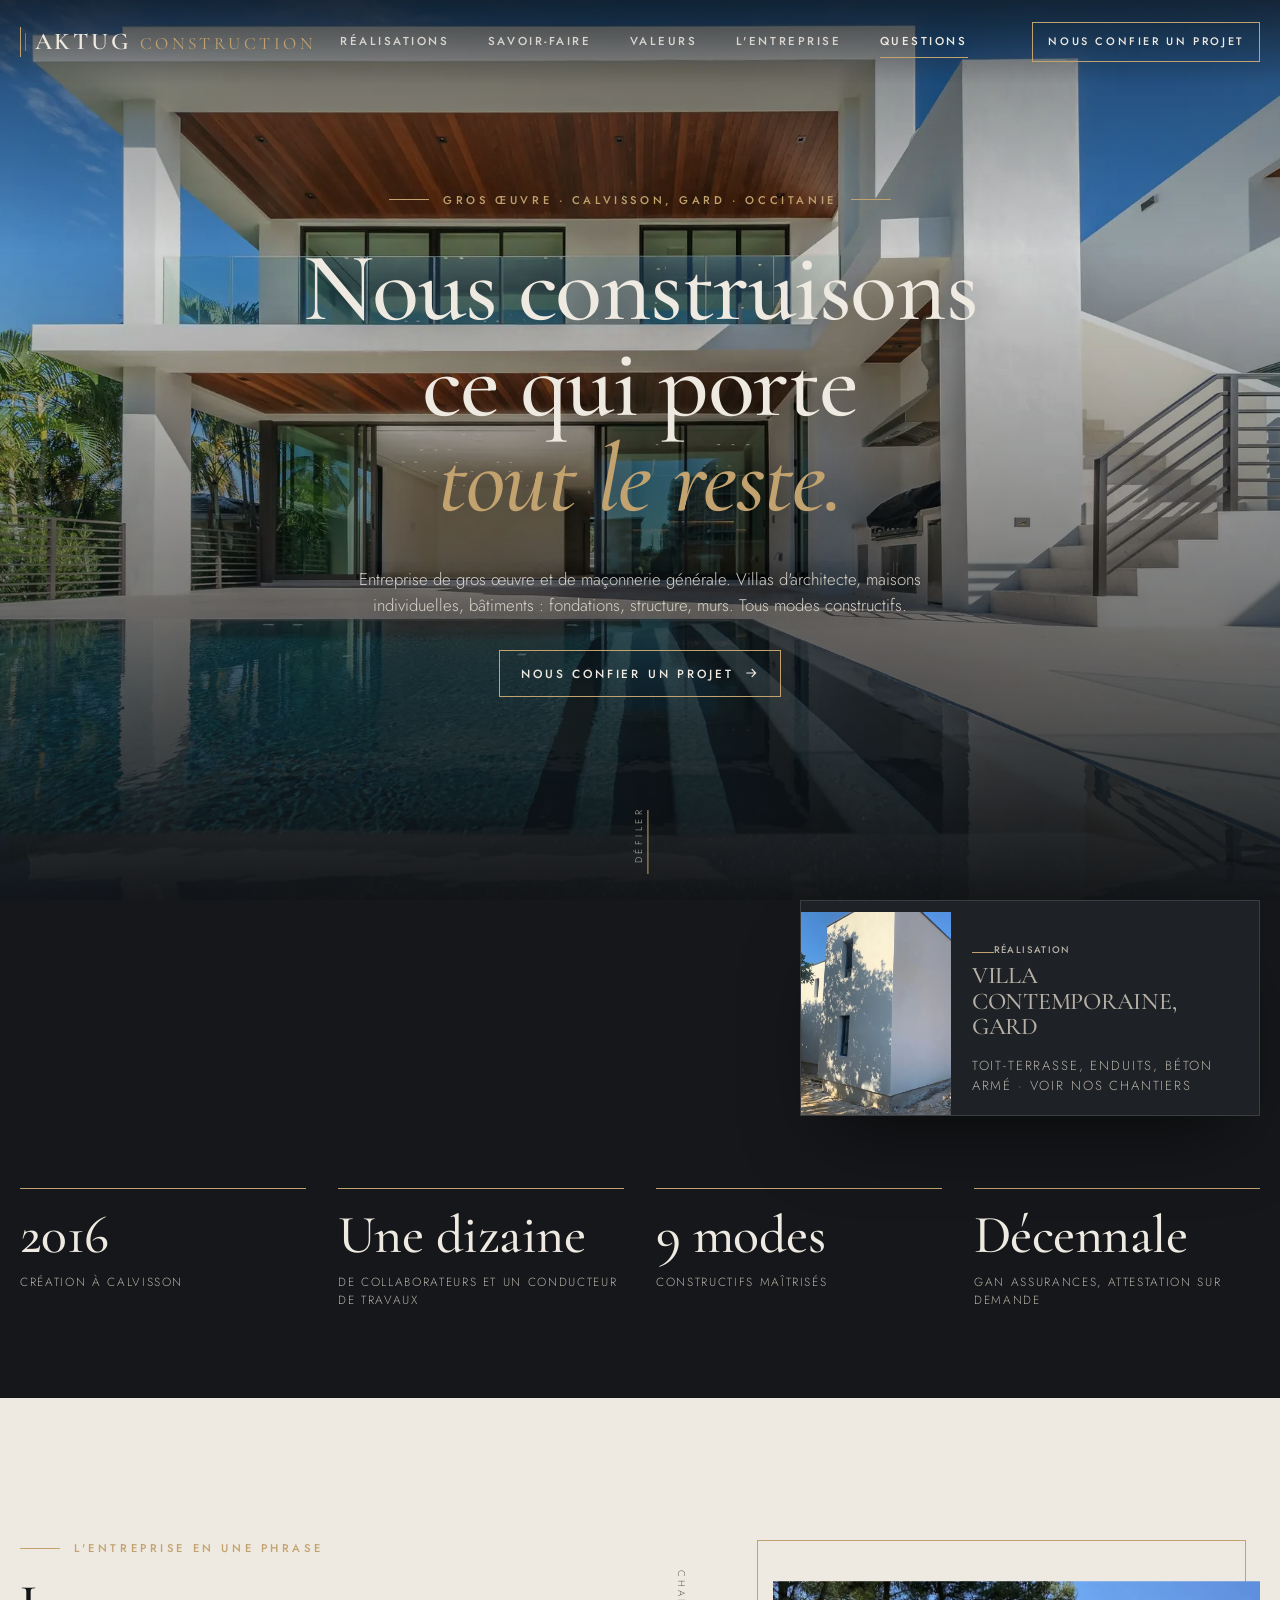
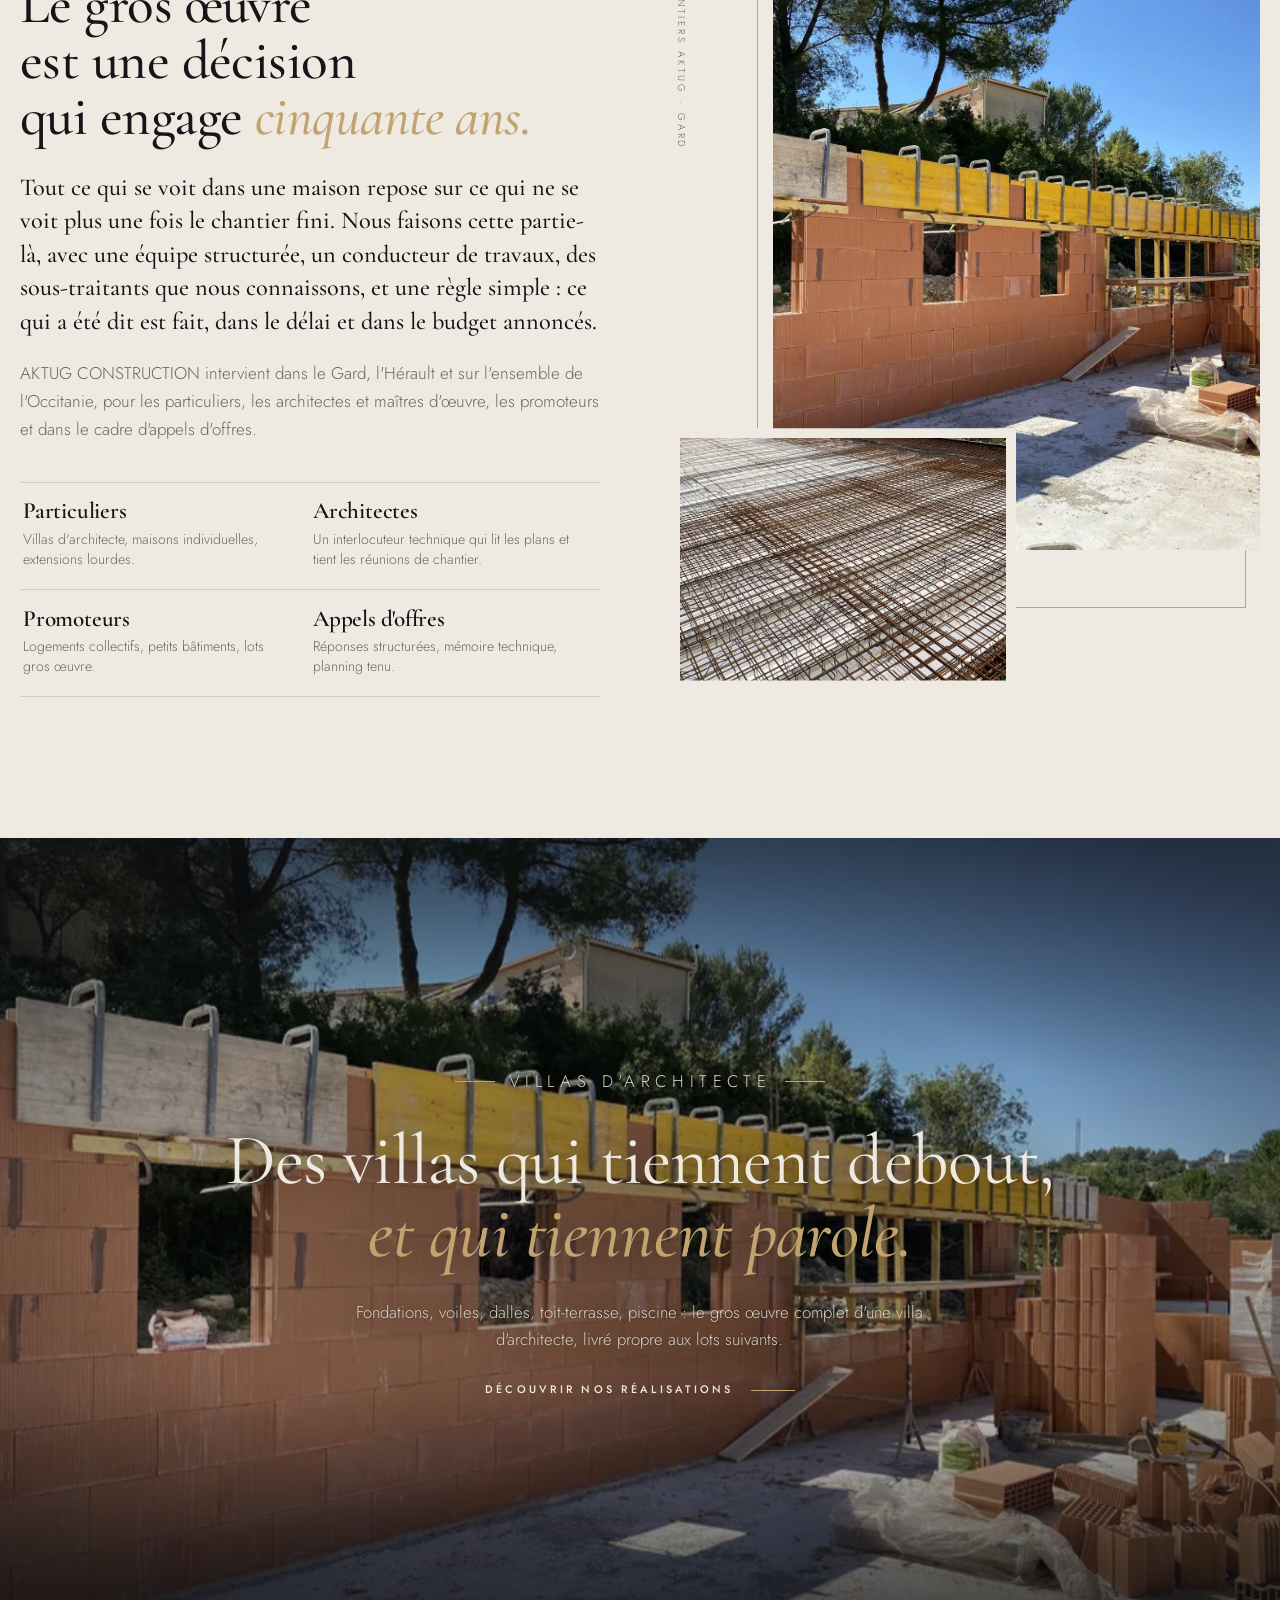
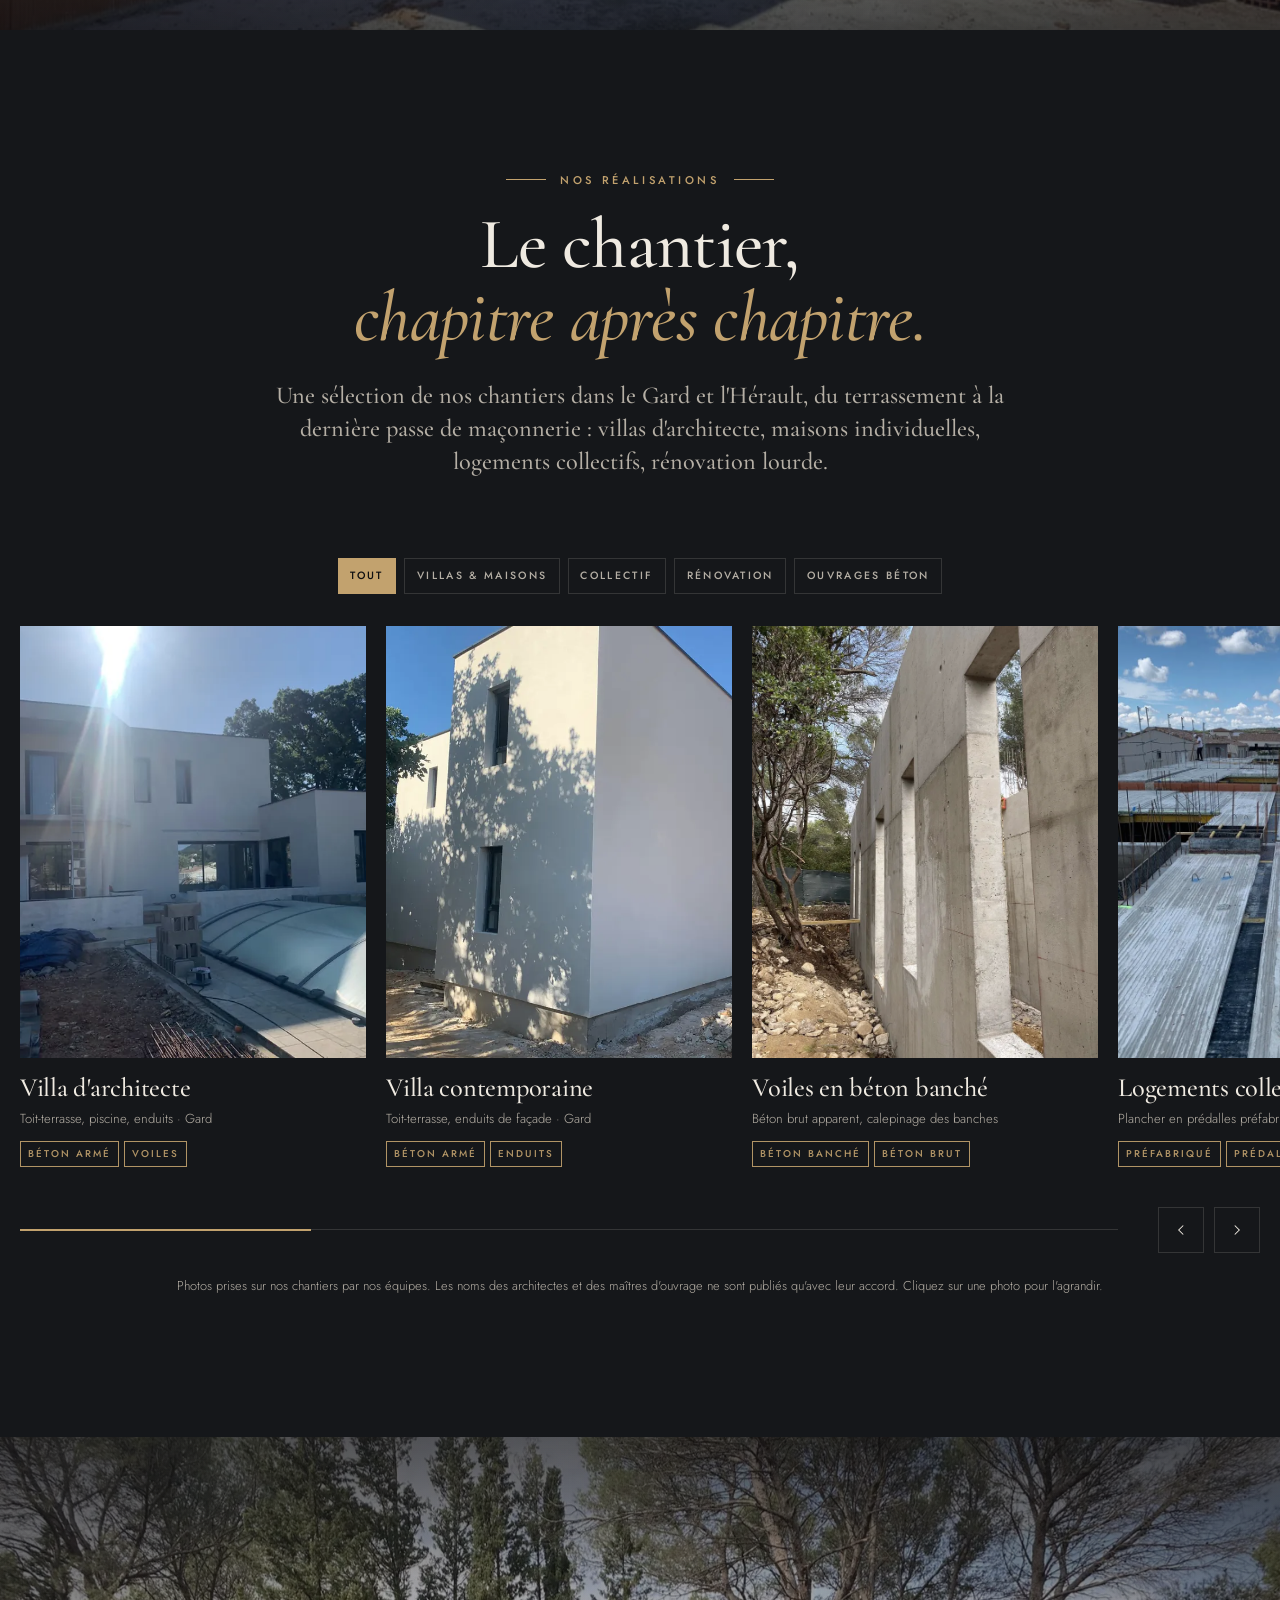
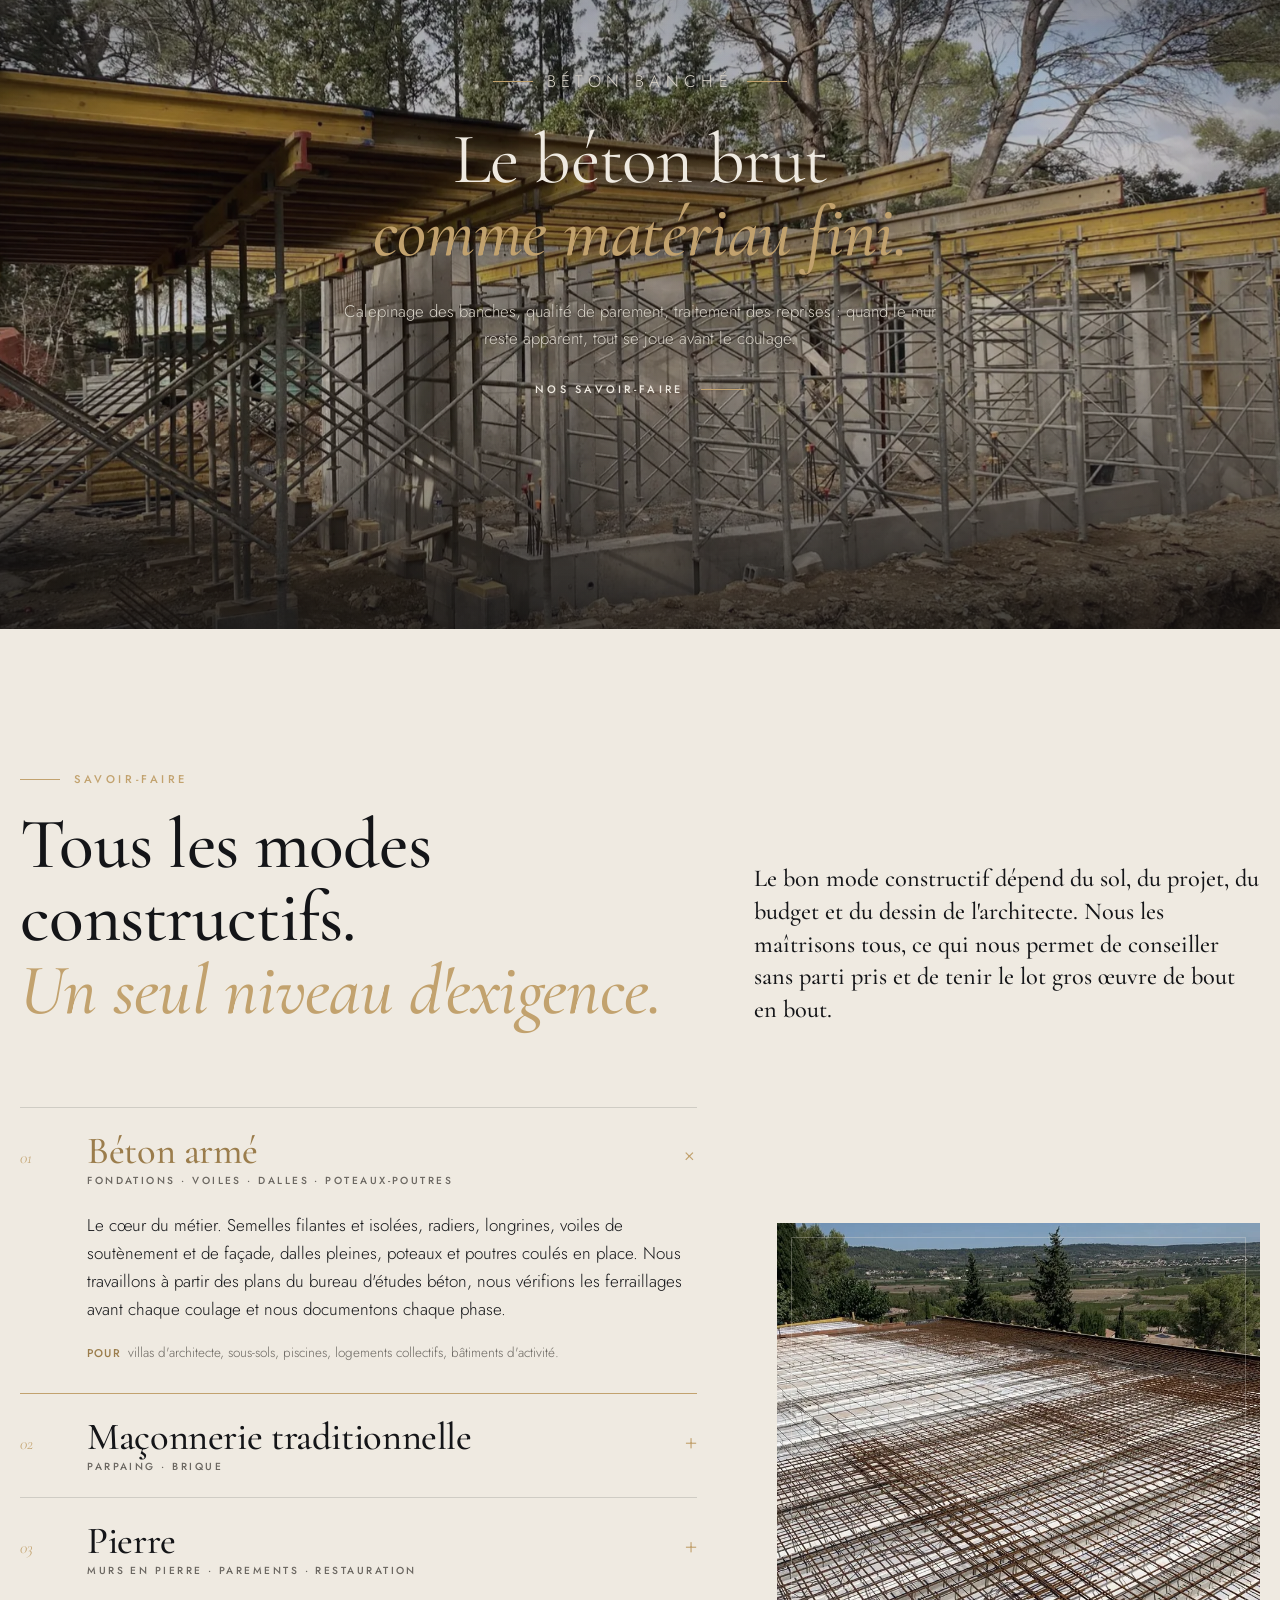
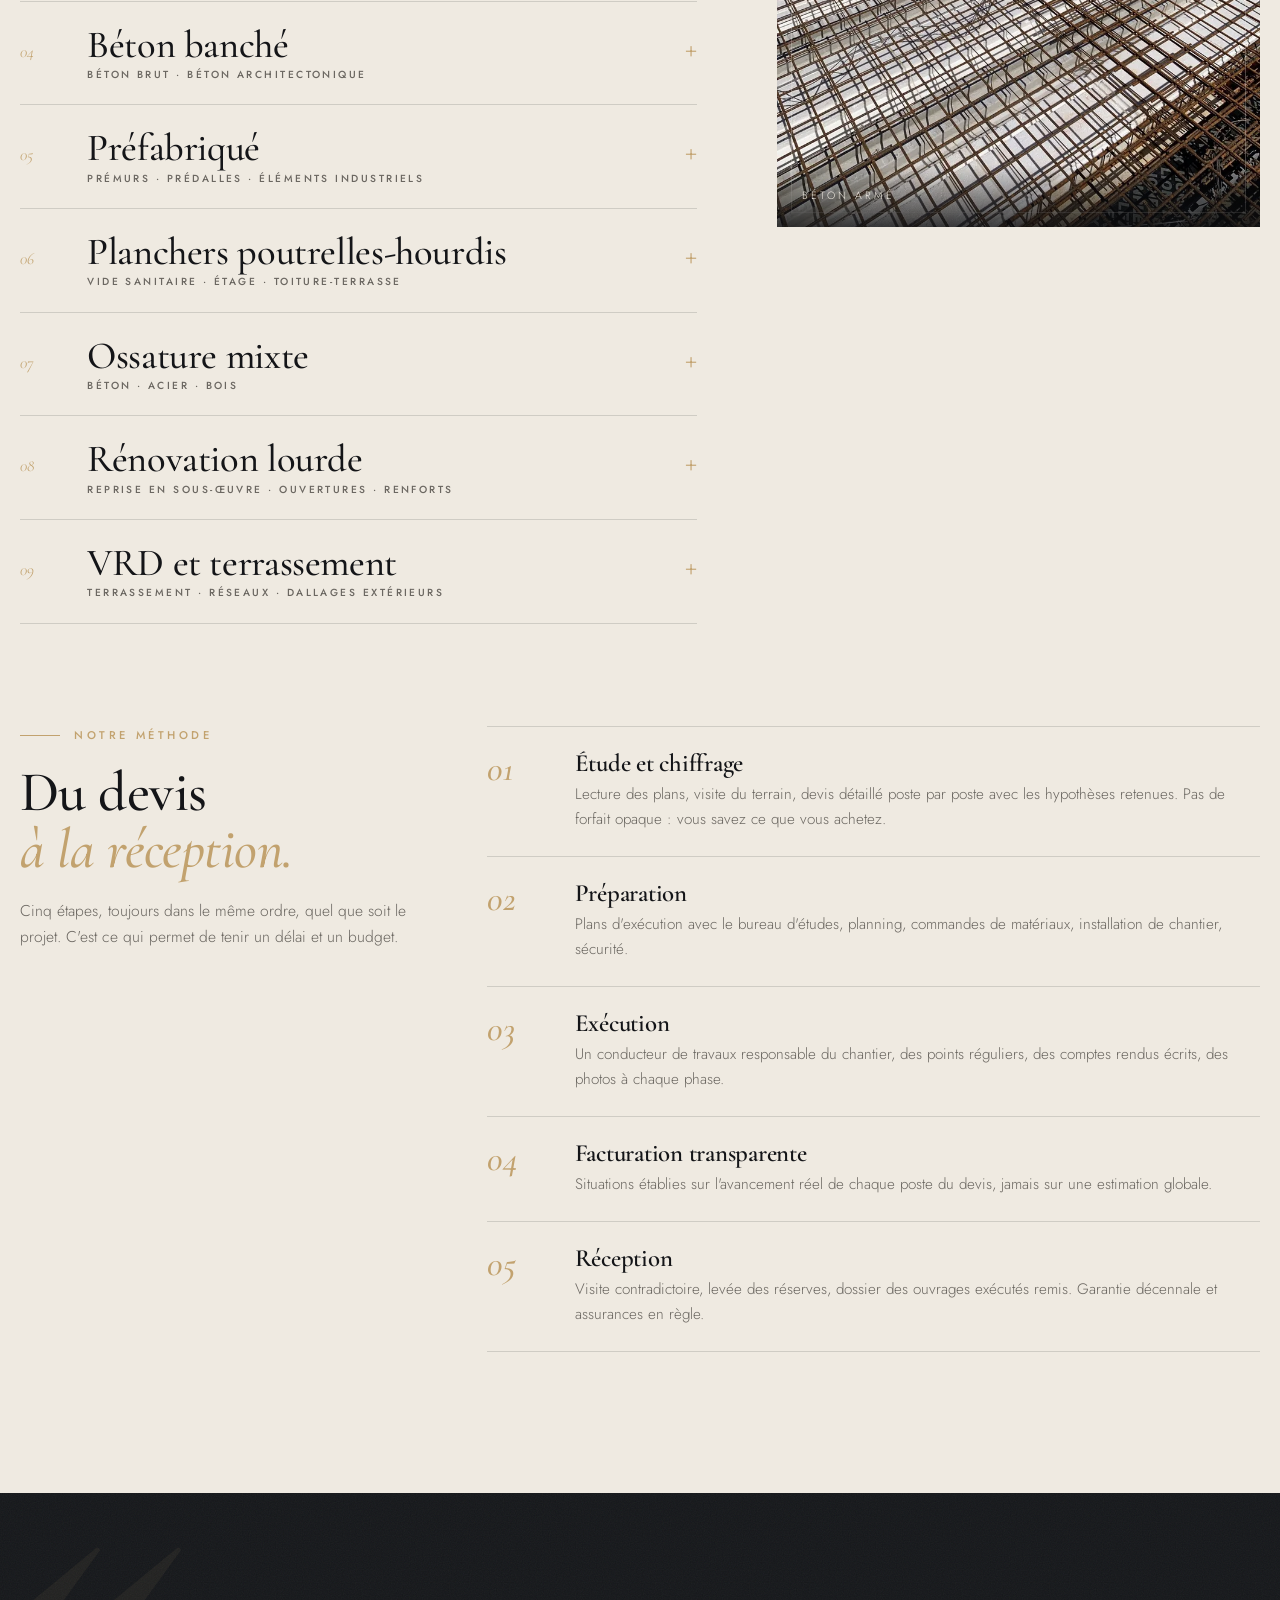
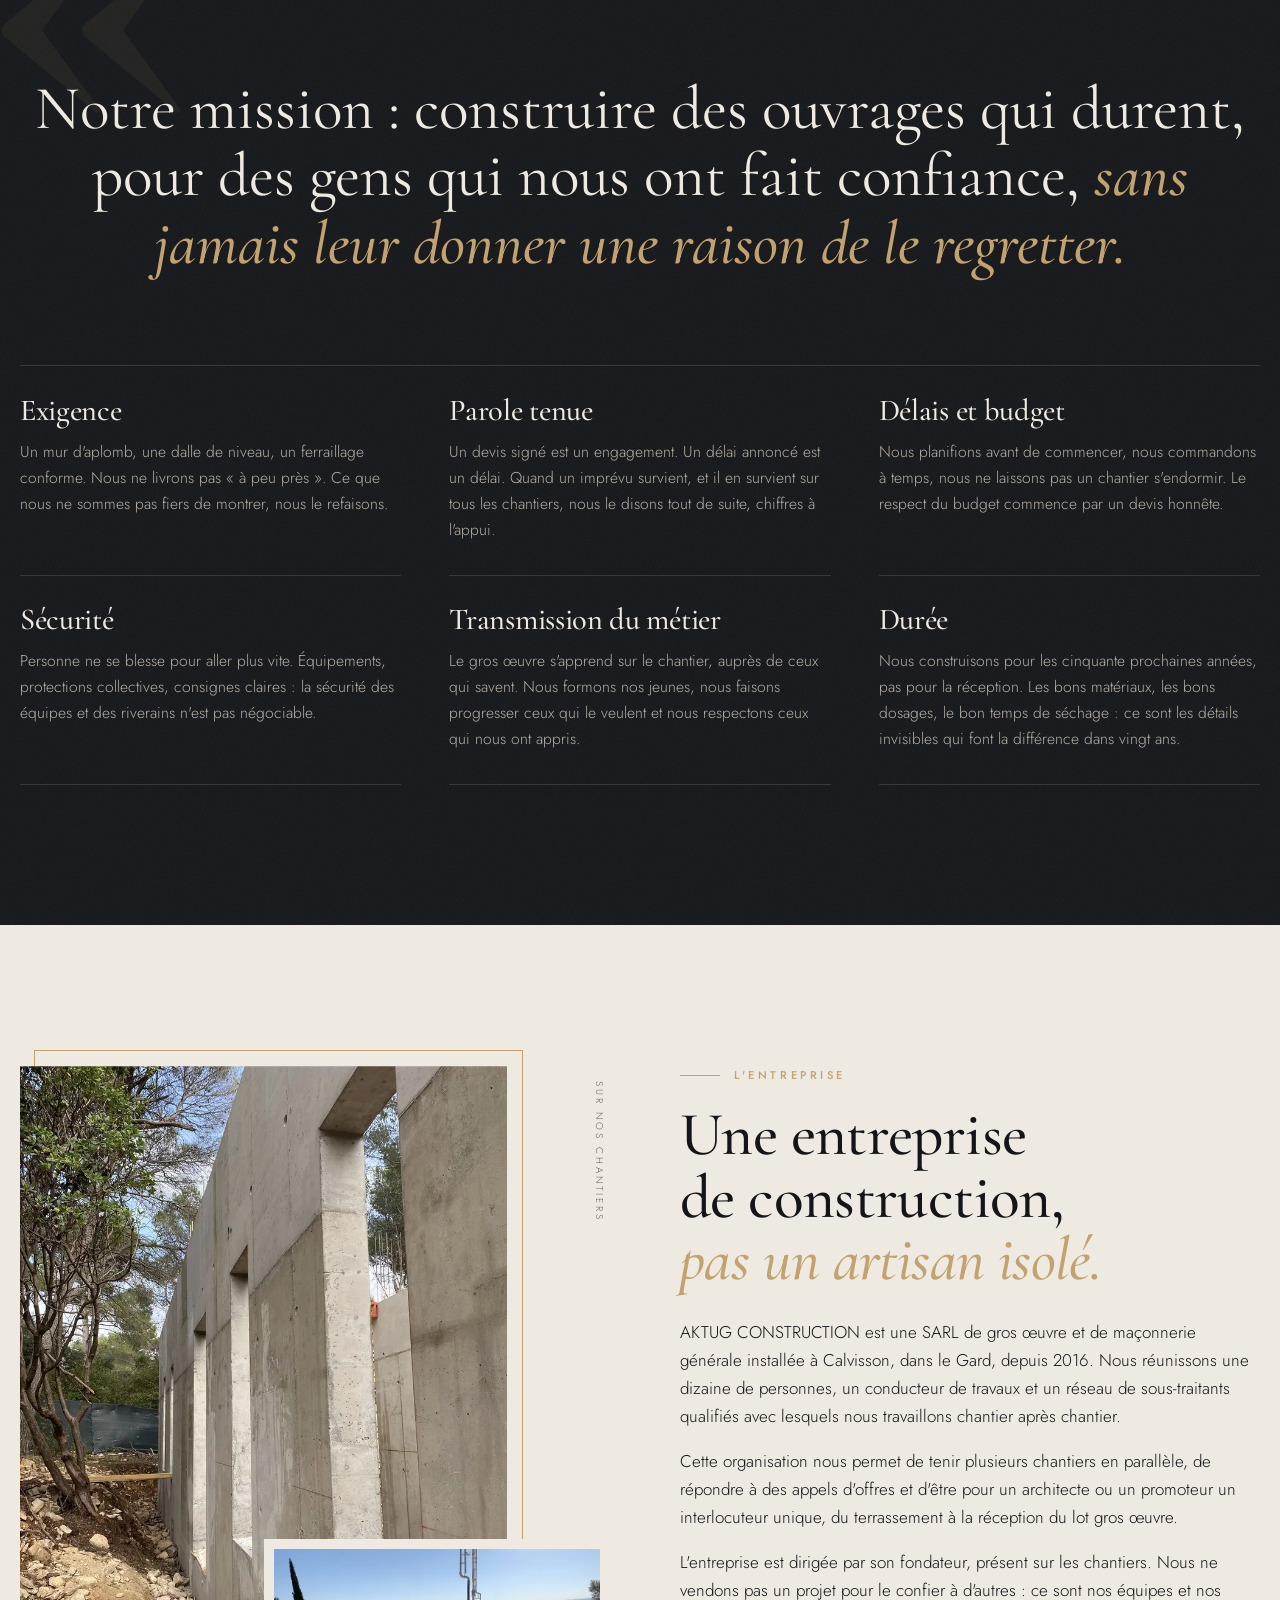
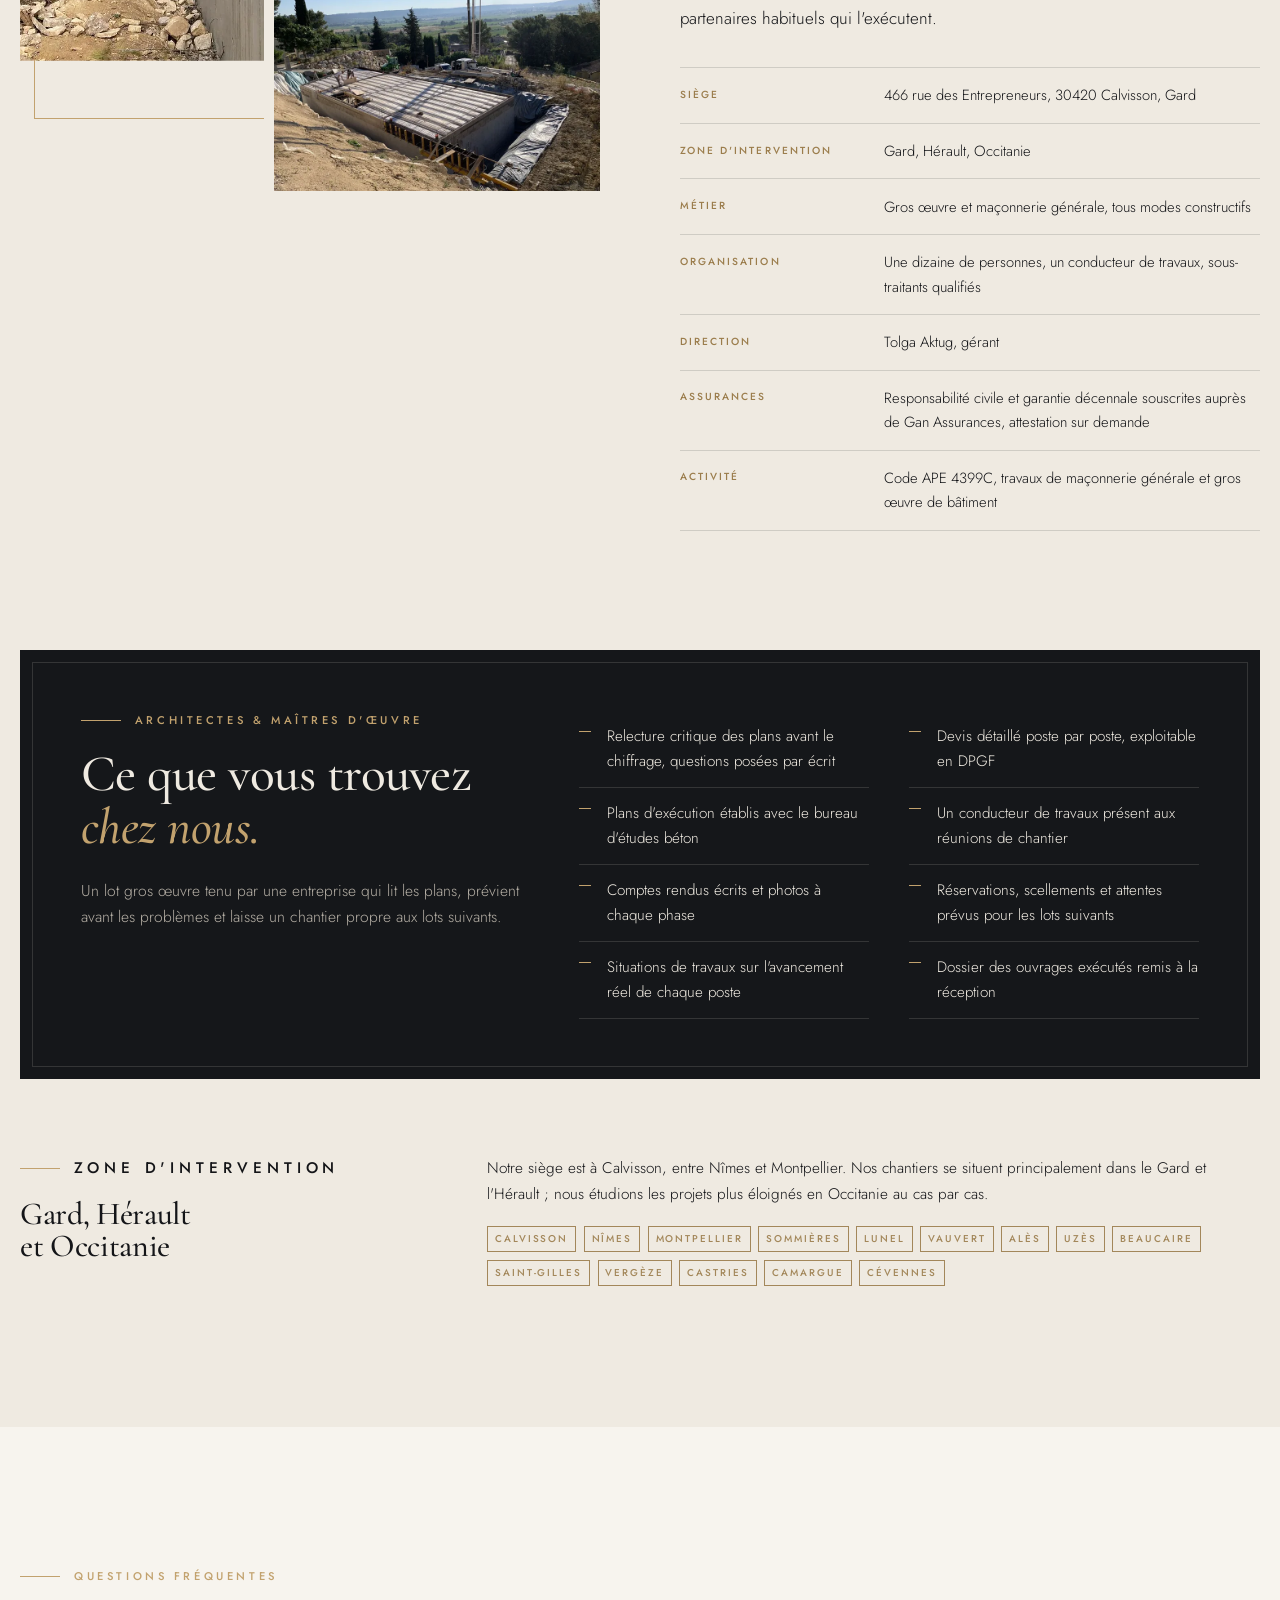
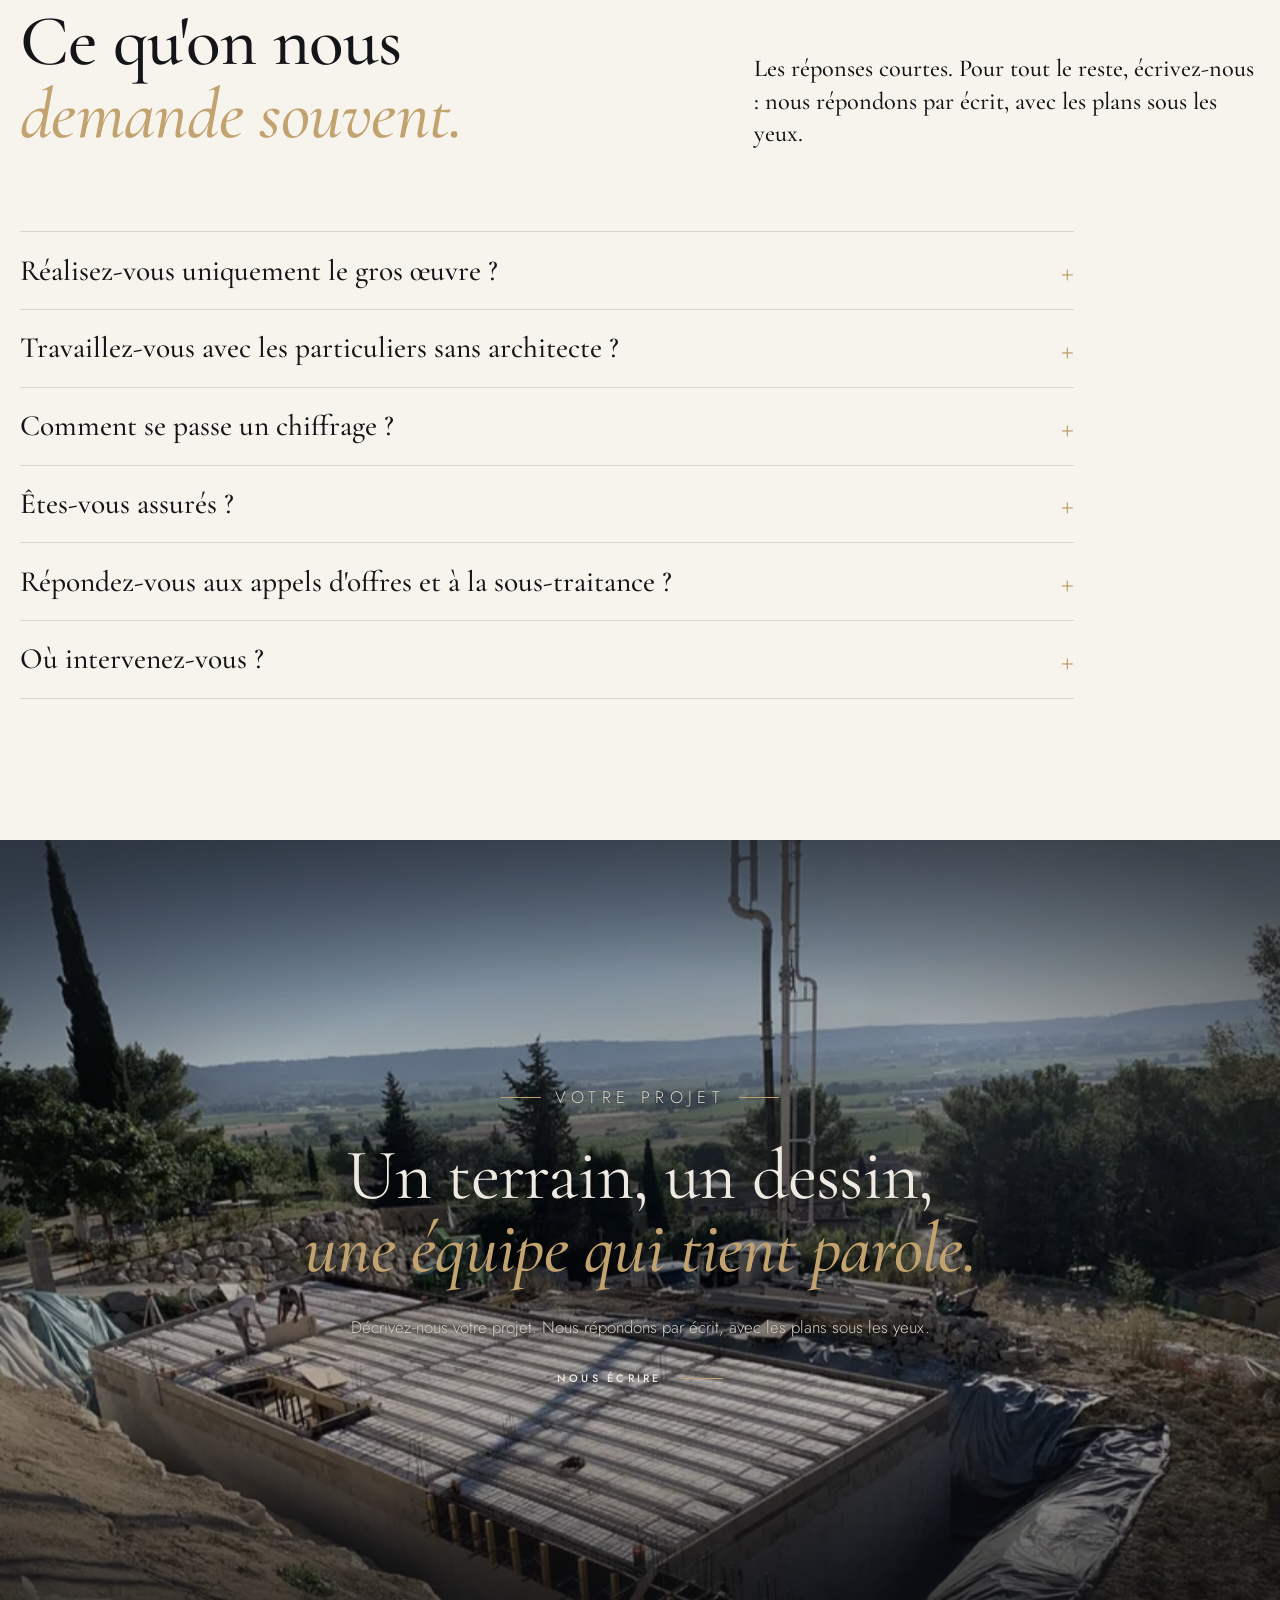
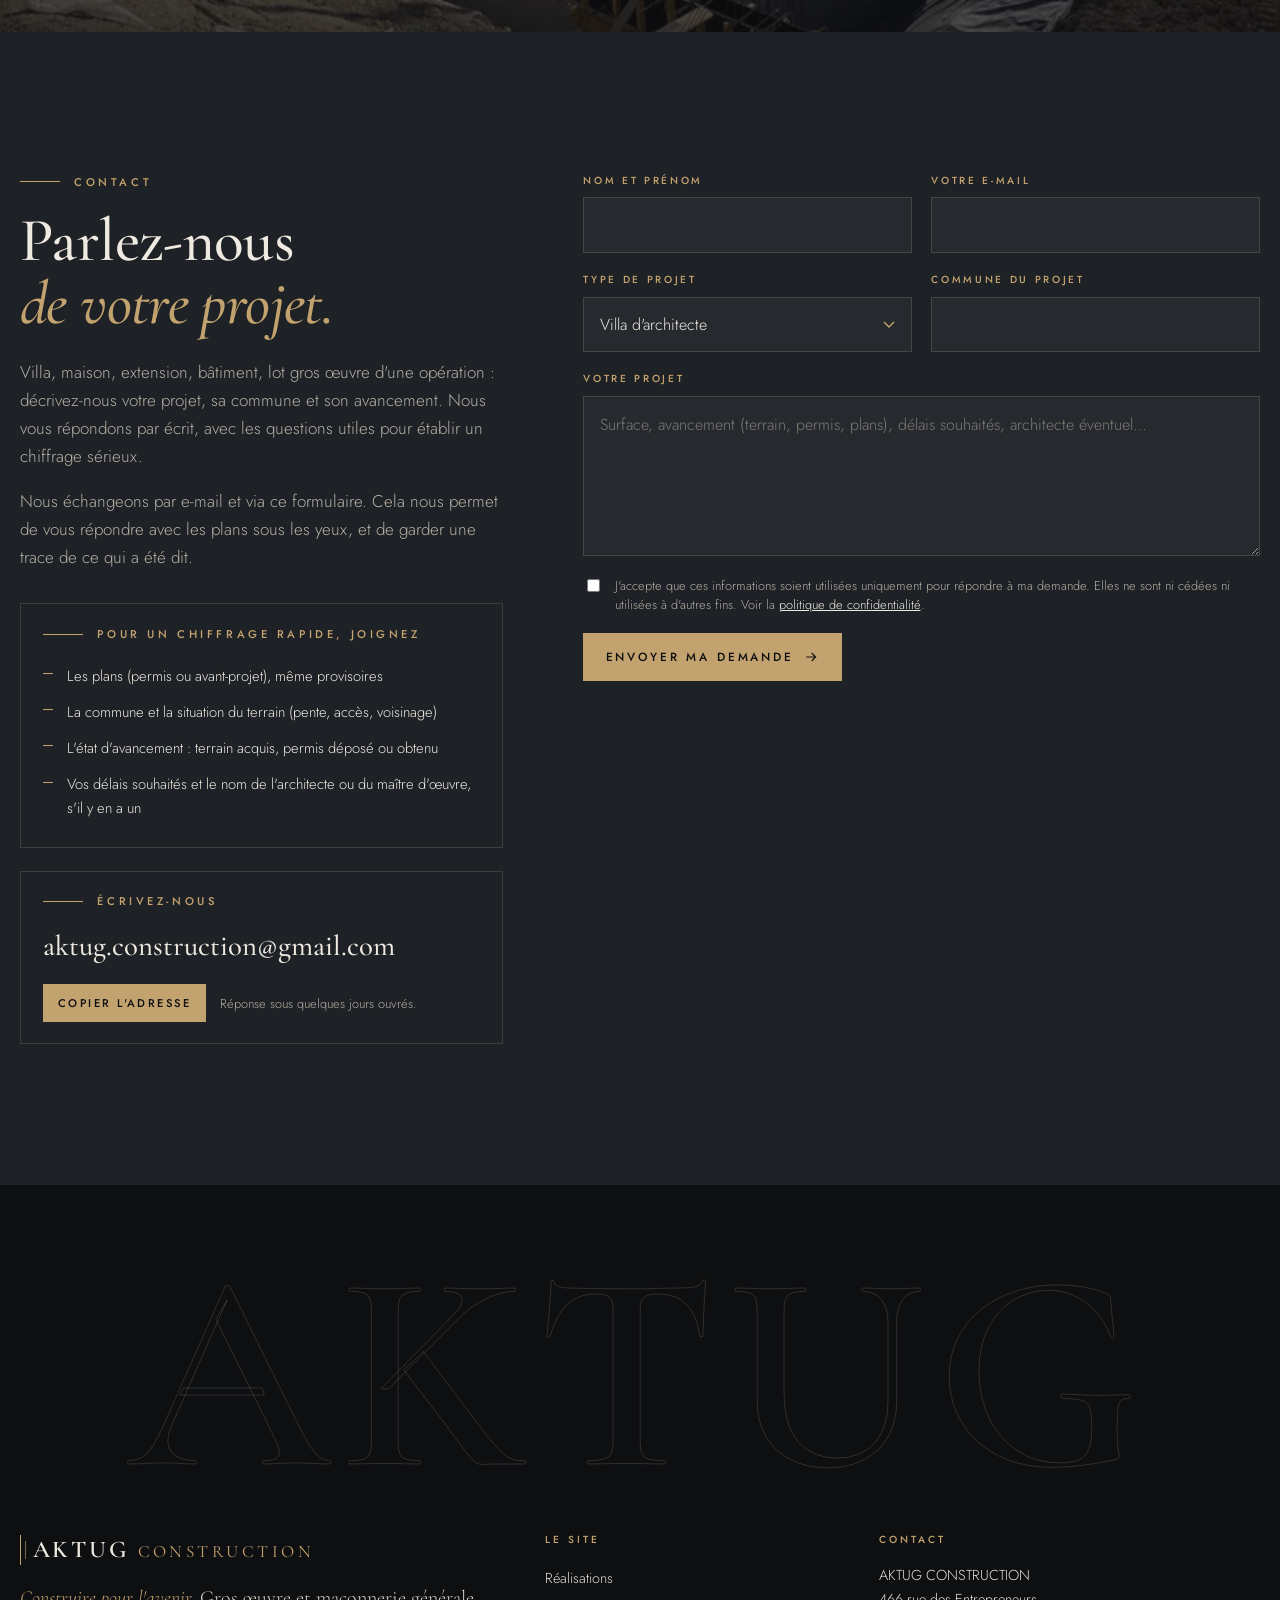
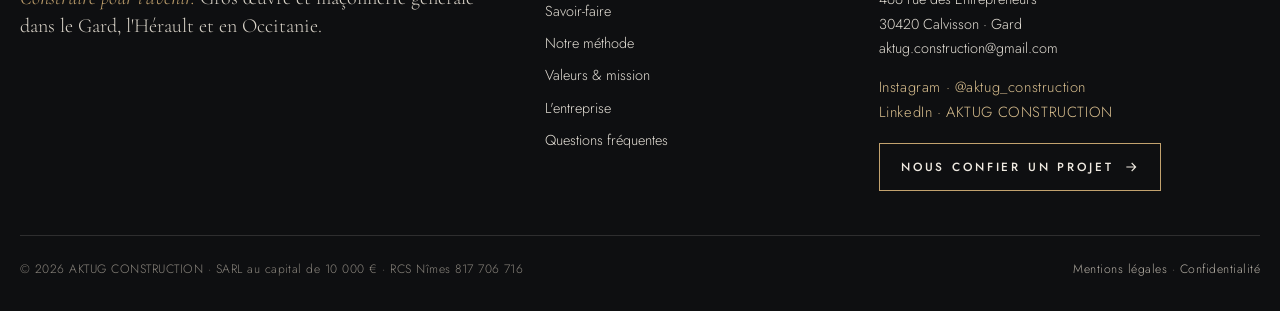
==== commit 1050d21d: "Pied de page : lien LinkedIn + sameAs Co-Authored-By: Claude Fable 5.1 <noreply@anthropic.com> Claud" ====
--- a/index.html
+++ b/index.html
@@ -83,7 +83,8 @@
   "Terrassement"
  ],
  "sameAs": [
-  "https://www.instagram.com/aktug_construction/"
+  "https://www.instagram.com/aktug_construction/",
+  "https://www.linkedin.com/company/aktugconstruction/"
  ]
 }
 </script>
@@ -288,9 +289,9 @@
         </article>
         <article class="card" data-cat="ouvrages villas" data-full="img/piscine-beton-1400.jpg" data-full-webp="img/piscine-beton-1400.webp">
           <span class="num" aria-hidden="true">05</span>
-          <div class="ph"><picture><source type="image/webp" srcset="img/piscine-beton-800.webp 800w, img/piscine-beton-1400.webp 1400w" sizes="(min-width:900px) 28vw, 78vw"><img src="img/piscine-beton-1400.jpg" srcset="img/piscine-beton-800.jpg 800w, img/piscine-beton-1400.jpg 1400w" sizes="(min-width:900px) 28vw, 78vw" width="1400" height="1050" alt="Radier d&#x27;une piscine en béton armé fraîchement coulé, attentes des voiles en place" loading="lazy"></picture></div>
-          <div class="cap"><h3>Piscine en béton armé</h3><p>Radier et voiles coulés en place</p><div class="tags"><span class="tag">Radier</span><span class="tag">Voiles</span><span class="tag">Piscine</span></div></div>
-          <button type="button" class="open" aria-label="Agrandir : Piscine en béton armé"></button>
+          <div class="ph"><picture><source type="image/webp" srcset="img/piscine-beton-800.webp 800w, img/piscine-beton-1400.webp 1400w" sizes="(min-width:900px) 28vw, 78vw"><img src="img/piscine-beton-1400.jpg" srcset="img/piscine-beton-800.jpg 800w, img/piscine-beton-1400.jpg 1400w" sizes="(min-width:900px) 28vw, 78vw" width="1400" height="1050" alt="Radier du sous-sol d&#x27;une maison d&#x27;architecte fraîchement coulé, aciers en attente pour les voiles enterrés" loading="lazy"></picture></div>
+          <div class="cap"><h3>Radier de sous-sol</h3><p>Maison d'architecte · radier et voiles coulés en place</p><div class="tags"><span class="tag">Radier</span><span class="tag">Sous-sol</span><span class="tag">Béton armé</span></div></div>
+          <button type="button" class="open" aria-label="Agrandir : Radier de sous-sol"></button>
         </article>
         <article class="card" data-cat="ouvrages" data-full="img/ferraillage-plancher-1050.jpg" data-full-webp="img/ferraillage-plancher-1050.webp">
           <span class="num" aria-hidden="true">06</span>
@@ -573,7 +574,7 @@
       <div>
         <h4>Contact</h4>
         <address>AKTUG CONSTRUCTION <br>466 rue des Entrepreneurs <br>30420 Calvisson · Gard <br><a href="mailto:aktug.construction@gmail.com">aktug.construction@gmail.com</a></address>
-        <p class="social"><a href="https://www.instagram.com/aktug_construction/" target="_blank" rel="noopener">Instagram · @aktug_construction</a></p>
+        <p class="social"><a href="https://www.instagram.com/aktug_construction/" target="_blank" rel="noopener">Instagram · @aktug_construction</a><br><a href="https://www.linkedin.com/company/aktugconstruction/" target="_blank" rel="noopener">LinkedIn · AKTUG CONSTRUCTION</a></p>
         <p style="margin-top:1.2rem"><a class="btn" href="#contact" style="color:var(--ivoire)">Nous confier un projet <svg viewBox="0 0 24 24" fill="none" stroke="currentColor" stroke-width="1.6" aria-hidden="true"><path d="M5 12h14M13 6l6 6-6 6"/></svg></a></p>
       </div>
     </div>
